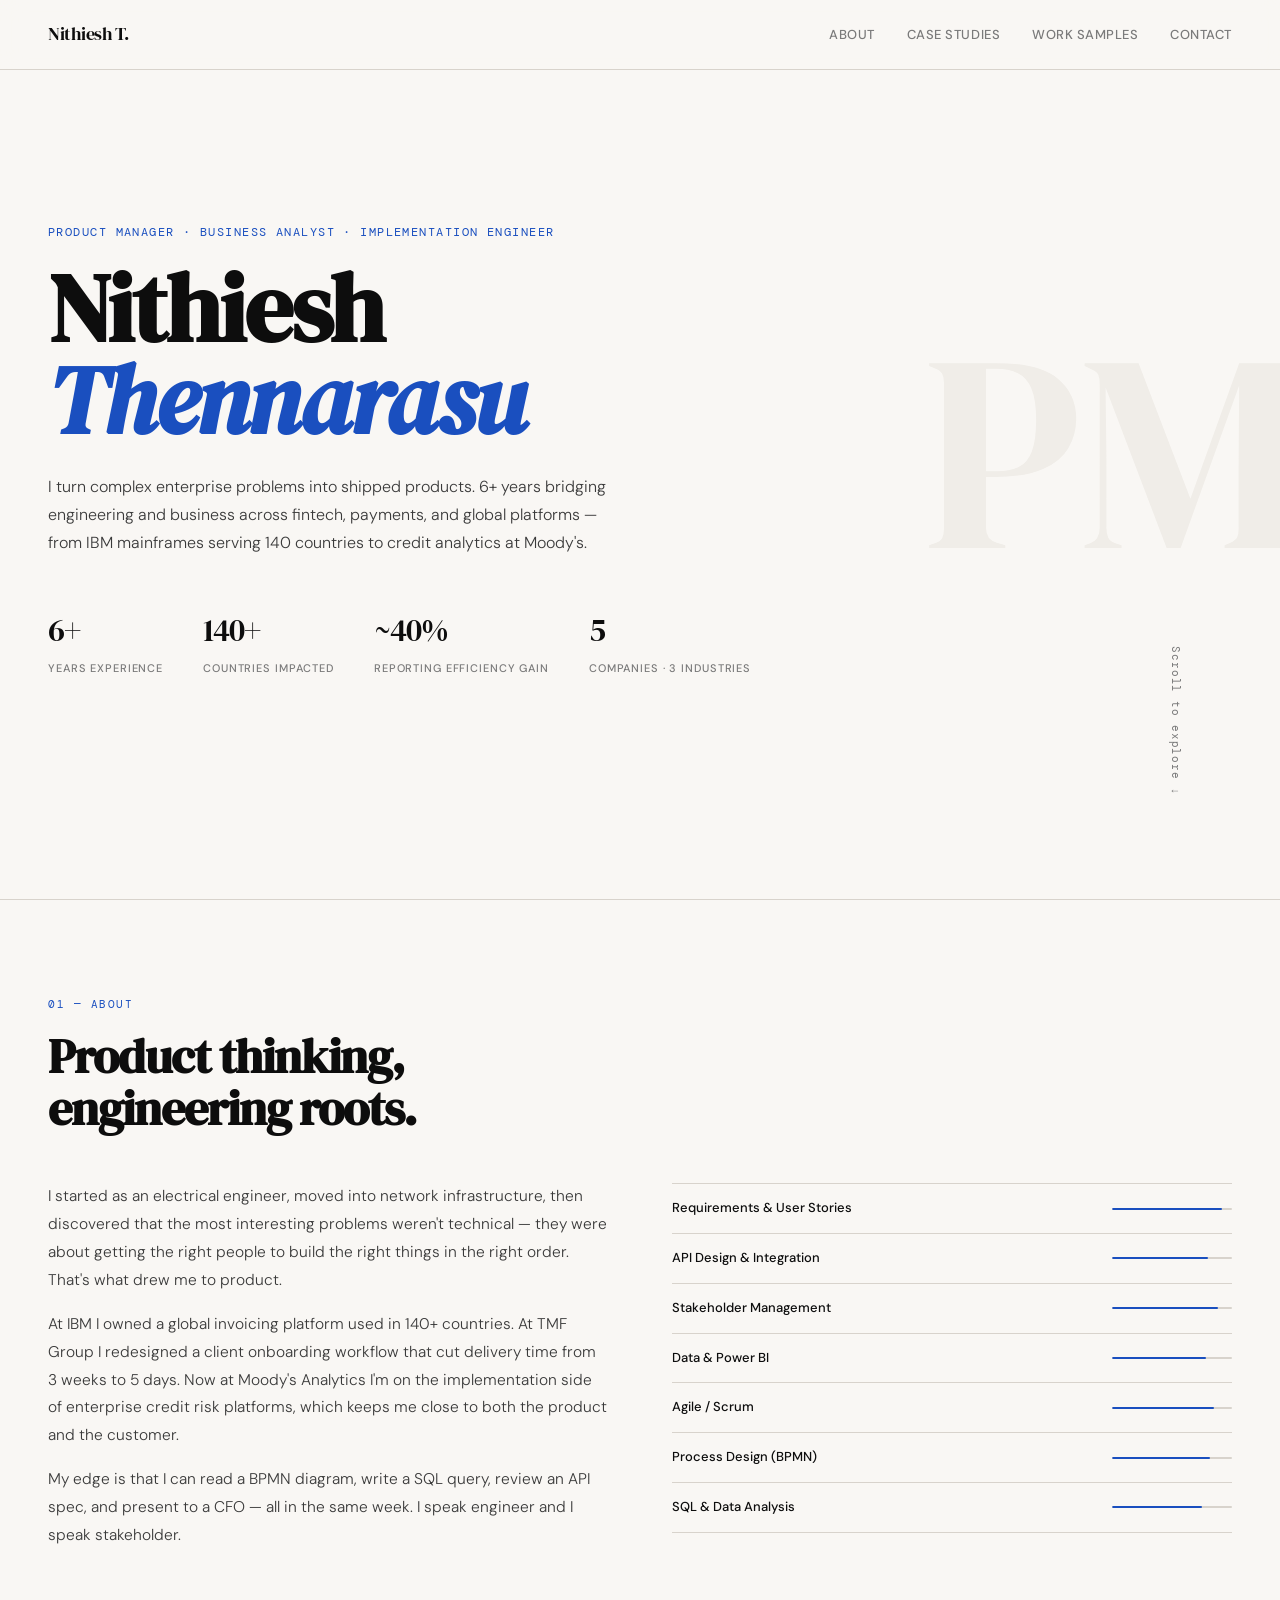
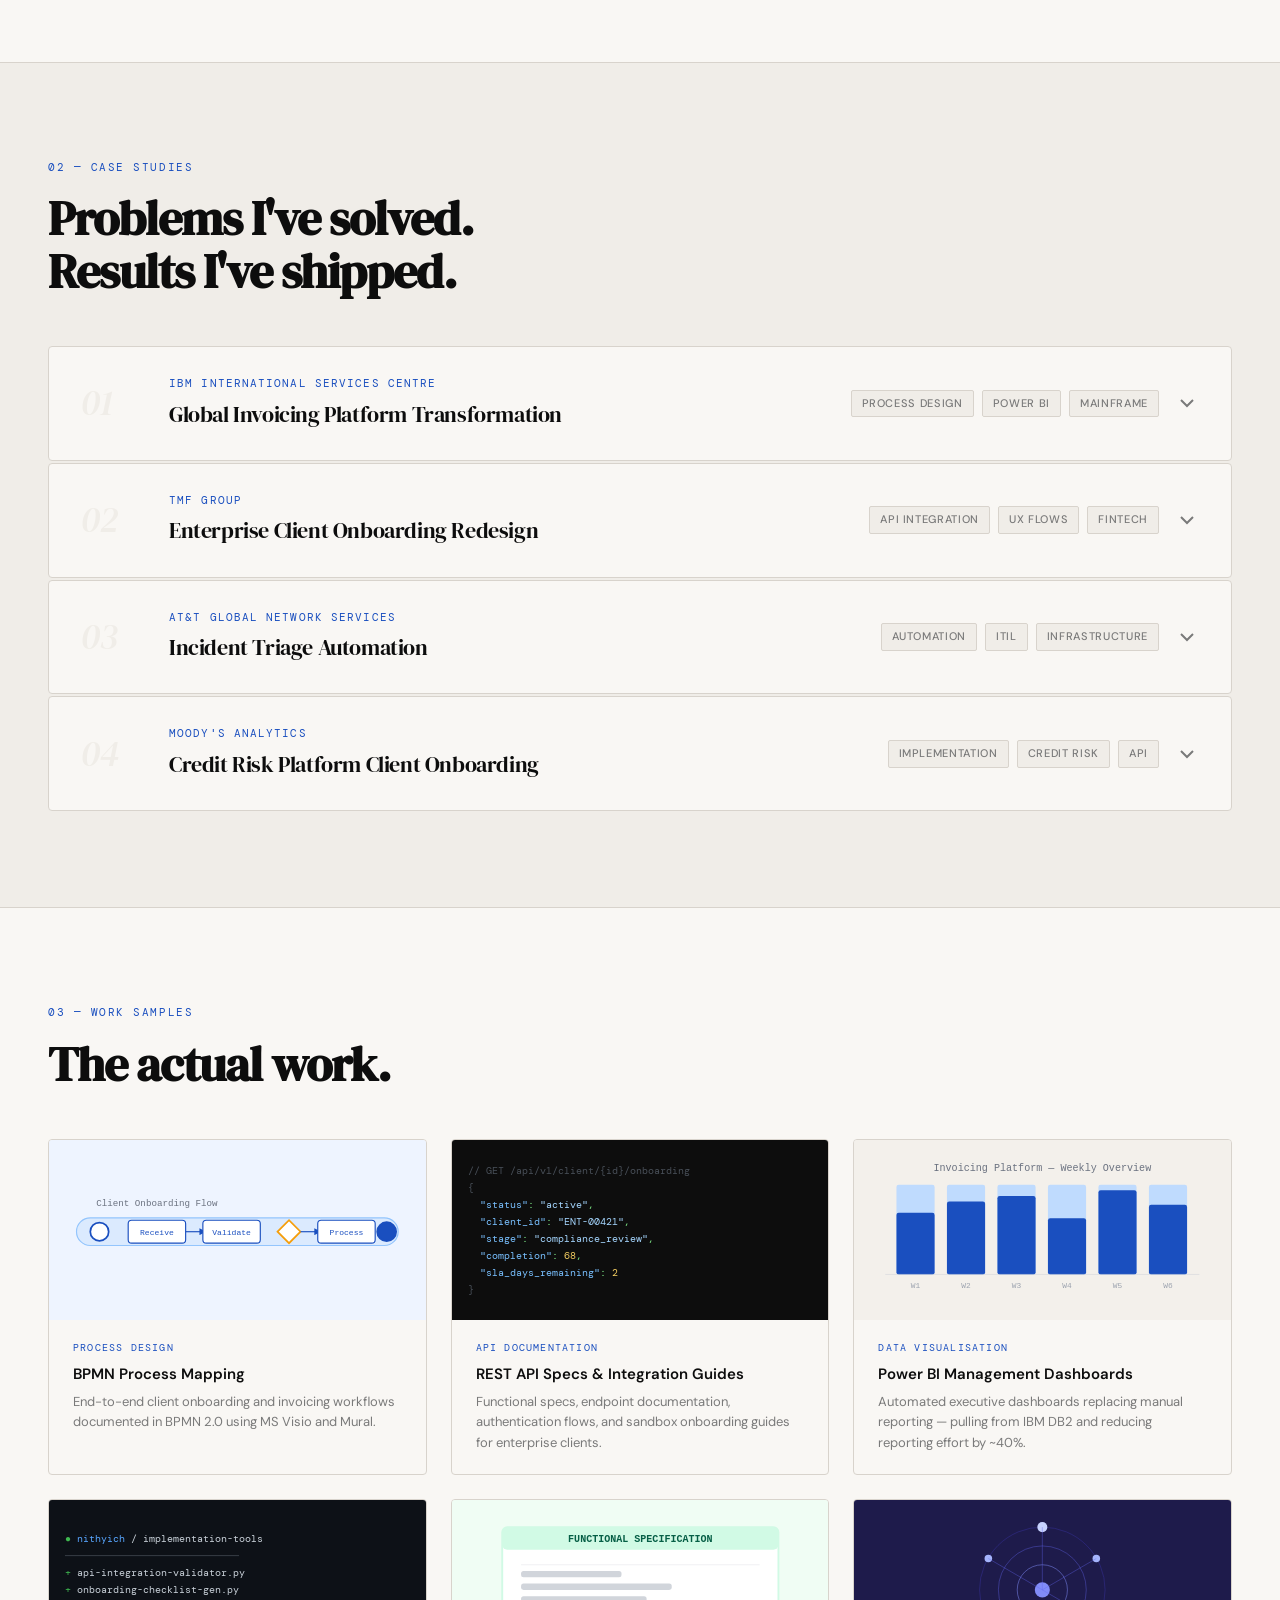
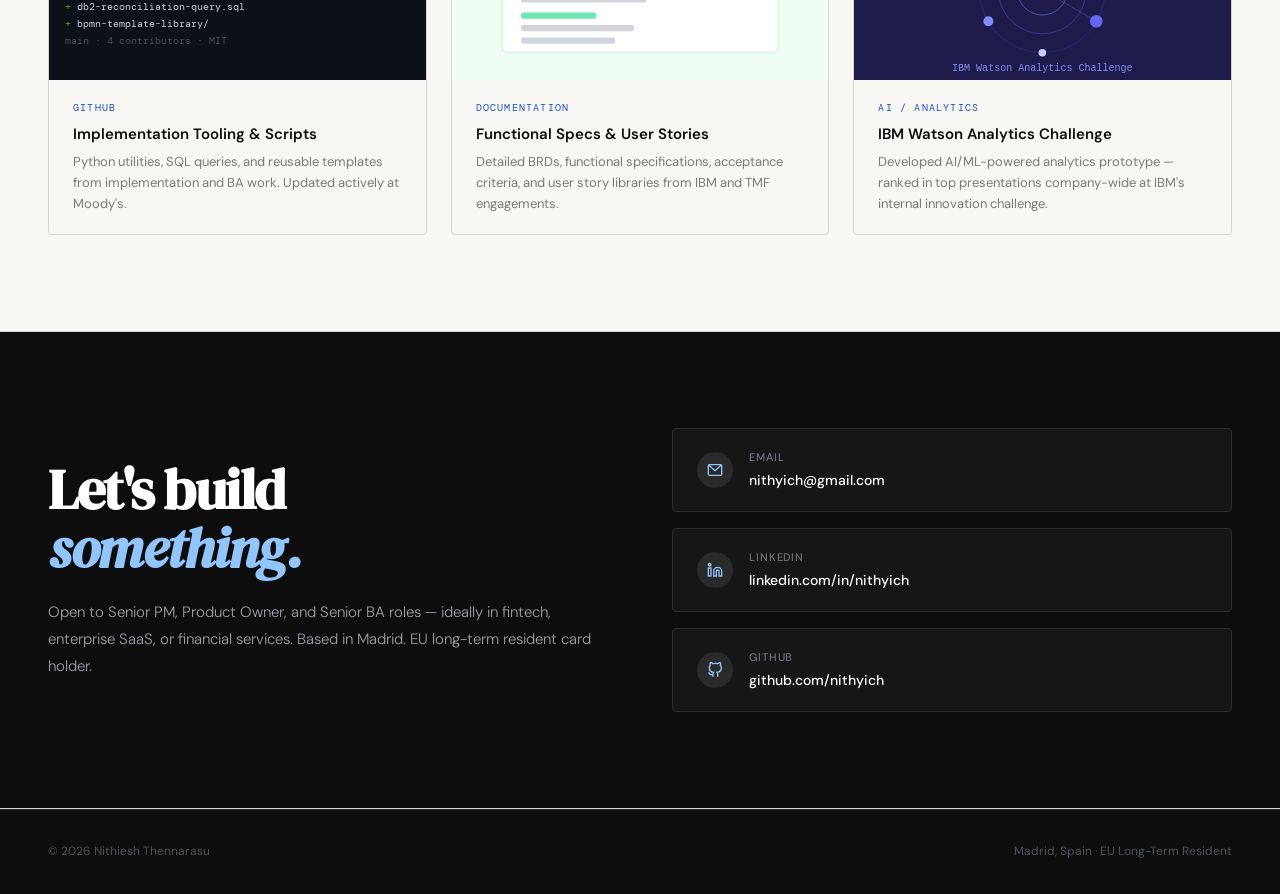
==== index.html @ 0f8cc3b3 "Create index.html" ====
<!DOCTYPE html>
<html lang="en">
<head>
<meta charset="UTF-8"/>
<meta name="viewport" content="width=device-width, initial-scale=1.0"/>
<title>Nithiesh Thennarasu — Product Portfolio</title>
<link rel="preconnect" href="https://fonts.googleapis.com"/>
<link href="https://fonts.googleapis.com/css2?family=DM+Serif+Display:ital@0;1&family=DM+Sans:wght@300;400;500;600&family=DM+Mono:wght@400;500&display=swap" rel="stylesheet"/>
<style>
  *, *::before, *::after { box-sizing: border-box; margin: 0; padding: 0; }

  :root {
    --ink:     #0D0D0D;
    --ink-2:   #3A3A3A;
    --ink-3:   #7A7A7A;
    --paper:   #F9F7F4;
    --paper-2: #F0EDE8;
    --accent:  #1A4FBF;
    --accent-2:#E8F0FF;
    --rule:    #D8D3CC;
    --serif:   'DM Serif Display', Georgia, serif;
    --sans:    'DM Sans', sans-serif;
    --mono:    'DM Mono', monospace;
    --ease:    cubic-bezier(0.16, 1, 0.3, 1);
  }

  html { scroll-behavior: smooth; }

  body {
    font-family: var(--sans);
    background: var(--paper);
    color: var(--ink);
    font-size: 15px;
    line-height: 1.6;
    overflow-x: hidden;
  }

  nav {
    position: fixed; top: 0; left: 0; right: 0; z-index: 100;
    display: flex; align-items: center; justify-content: space-between;
    padding: 20px 48px;
    background: rgba(249,247,244,0.92);
    backdrop-filter: blur(12px);
    border-bottom: 1px solid var(--rule);
  }
  .nav-logo {
    font-family: var(--serif); font-size: 18px; color: var(--ink);
    text-decoration: none; letter-spacing: -0.3px;
  }
  .nav-links { display: flex; gap: 32px; list-style: none; }
  .nav-links a {
    font-size: 13px; font-weight: 500; color: var(--ink-3);
    text-decoration: none; letter-spacing: 0.04em; text-transform: uppercase;
    transition: color 0.2s;
  }
  .nav-links a:hover { color: var(--accent); }

  .hero {
    min-height: 100vh;
    display: flex; flex-direction: column; justify-content: flex-end;
    padding: 0 48px 72px;
    border-bottom: 1px solid var(--rule);
    position: relative;
    overflow: hidden;
  }
  .hero-eyebrow {
    font-family: var(--mono); font-size: 12px; color: var(--accent);
    letter-spacing: 0.12em; text-transform: uppercase;
    margin-bottom: 20px;
    opacity: 0; animation: fadeUp 0.8s var(--ease) 0.2s forwards;
  }
  .hero-name {
    font-family: var(--serif); font-size: clamp(52px, 8vw, 96px);
    line-height: 0.95; letter-spacing: -2px; color: var(--ink);
    margin-bottom: 28px;
    opacity: 0; animation: fadeUp 0.9s var(--ease) 0.35s forwards;
  }
  .hero-name em { color: var(--accent); font-style: italic; }
  .hero-desc {
    max-width: 560px; font-size: 16px; color: var(--ink-2);
    font-weight: 300; line-height: 1.75;
    opacity: 0; animation: fadeUp 0.9s var(--ease) 0.5s forwards;
  }
  .hero-meta {
    display: flex; gap: 40px; margin-top: 48px;
    opacity: 0; animation: fadeUp 0.9s var(--ease) 0.65s forwards;
  }
  .hero-stat { display: flex; flex-direction: column; gap: 4px; }
  .hero-stat-num {
    font-family: var(--serif); font-size: 32px; color: var(--ink);
    letter-spacing: -1px;
  }
  .hero-stat-label {
    font-size: 11px; font-weight: 500; color: var(--ink-3);
    text-transform: uppercase; letter-spacing: 0.08em;
  }
  .hero-scroll {
    position: absolute; bottom: 32px; right: 48px;
    font-family: var(--mono); font-size: 11px; color: var(--ink-3);
    letter-spacing: 0.08em; writing-mode: vertical-rl;
    opacity: 0; animation: fadeIn 1s var(--ease) 1.2s forwards;
  }
  .hero-bg-text {
    position: absolute; top: 50%; right: -20px; transform: translateY(-50%);
    font-family: var(--serif); font-size: clamp(160px, 22vw, 280px);
    color: var(--paper-2); line-height: 1; pointer-events: none;
    user-select: none; white-space: nowrap; z-index: 0;
  }
  .hero > *:not(.hero-bg-text) { position: relative; z-index: 1; }

  section { padding: 96px 48px; border-bottom: 1px solid var(--rule); }
  .section-label {
    font-family: var(--mono); font-size: 11px; color: var(--accent);
    letter-spacing: 0.14em; text-transform: uppercase;
    margin-bottom: 16px; display: block;
  }
  .section-title {
    font-family: var(--serif); font-size: clamp(32px, 4vw, 48px);
    line-height: 1.1; letter-spacing: -1px; color: var(--ink);
    margin-bottom: 48px;
  }

  .about-grid {
    display: grid; grid-template-columns: 1fr 1fr; gap: 64px;
    align-items: start;
  }
  .about-text p {
    color: var(--ink-2); font-weight: 300; font-size: 15.5px;
    line-height: 1.8; margin-bottom: 16px;
  }
  .about-skills { display: flex; flex-direction: column; gap: 0; }
  .skill-row {
    display: flex; align-items: center; justify-content: space-between;
    padding: 14px 0; border-bottom: 1px solid var(--rule);
  }
  .skill-row:first-child { border-top: 1px solid var(--rule); }
  .skill-name { font-size: 13px; font-weight: 500; color: var(--ink); }
  .skill-bar {
    width: 120px; height: 2px; background: var(--rule); border-radius: 1px;
    position: relative; overflow: hidden;
  }
  .skill-fill {
    position: absolute; left: 0; top: 0; height: 100%;
    background: var(--accent); border-radius: 1px;
    transform: scaleX(0); transform-origin: left;
    transition: transform 1s var(--ease);
  }
  .skill-row.visible .skill-fill { transform: scaleX(1); }

  .cases { display: flex; flex-direction: column; gap: 2px; }
  .case-card {
    background: var(--paper); border: 1px solid var(--rule);
    border-radius: 4px; overflow: hidden;
    transition: border-color 0.25s, box-shadow 0.25s;
    cursor: pointer;
  }
  .case-card:hover {
    border-color: var(--accent);
    box-shadow: 0 8px 40px rgba(26,79,191,0.08);
  }
  .case-header {
    display: grid; grid-template-columns: 64px 1fr auto;
    align-items: center; gap: 24px; padding: 28px 32px;
  }
  .case-num {
    font-family: var(--serif); font-size: 36px; color: var(--paper-2);
    line-height: 1; font-style: italic;
  }
  .case-meta { display: flex; flex-direction: column; gap: 4px; }
  .case-company {
    font-family: var(--mono); font-size: 11px; color: var(--accent);
    letter-spacing: 0.1em; text-transform: uppercase;
  }
  .case-title {
    font-family: var(--serif); font-size: 22px; color: var(--ink);
    letter-spacing: -0.4px;
  }
  .case-tags { display: flex; gap: 8px; flex-wrap: wrap; }
  .tag {
    font-size: 11px; font-weight: 500; padding: 4px 10px;
    border: 1px solid var(--rule); border-radius: 2px;
    color: var(--ink-3); text-transform: uppercase; letter-spacing: 0.06em;
    background: var(--paper-2);
  }
  .case-body {
    display: none; padding: 0 32px 28px 120px; color: var(--ink-2);
    font-weight: 300; line-height: 1.8; font-size: 14.5px;
  }
  .case-body.open { display: block; }
  .case-body-grid {
    display: grid; grid-template-columns: 1fr 1fr 1fr; gap: 24px;
    margin-top: 20px;
  }
  .case-col-label {
    font-family: var(--mono); font-size: 10px; color: var(--accent);
    letter-spacing: 0.12em; text-transform: uppercase;
    margin-bottom: 8px;
  }
  .case-col p { font-size: 13.5px; color: var(--ink-2); line-height: 1.7; }
  .case-chevron {
    width: 24px; height: 24px; color: var(--ink-3);
    transition: transform 0.3s var(--ease);
    flex-shrink: 0;
  }
  .case-card.open .case-chevron { transform: rotate(180deg); }
  .case-outcome {
    display: inline-flex; align-items: center; gap: 6px;
    background: var(--accent-2); color: var(--accent);
    font-size: 12px; font-weight: 600; padding: 6px 12px;
    border-radius: 2px; margin-top: 16px;
  }

  .samples-grid {
    display: grid; grid-template-columns: repeat(3, 1fr); gap: 24px;
  }
  .sample-card {
    border: 1px solid var(--rule); border-radius: 4px; overflow: hidden;
    transition: transform 0.3s var(--ease), box-shadow 0.3s;
  }
  .sample-card:hover {
    transform: translateY(-4px);
    box-shadow: 0 16px 48px rgba(0,0,0,0.08);
  }
  .sample-preview {
    height: 180px; display: flex; align-items: center; justify-content: center;
    position: relative; overflow: hidden;
  }
  .sample-preview.bpmn { background: #EEF4FF; }
  .sample-preview.api  { background: #0D0D0D; }
  .sample-preview.pbi  { background: #F3F0EB; }
  .sample-preview.gh   { background: #0D1117; }
  .sample-info { padding: 20px 24px; }
  .sample-type {
    font-family: var(--mono); font-size: 10px; color: var(--accent);
    letter-spacing: 0.12em; text-transform: uppercase; margin-bottom: 6px;
  }
  .sample-title {
    font-size: 15px; font-weight: 600; color: var(--ink); margin-bottom: 6px;
  }
  .sample-desc { font-size: 13px; color: var(--ink-3); line-height: 1.6; }

  .bpmn-svg { width: 100%; padding: 16px; }
  .api-mock {
    font-family: var(--mono); font-size: 10px; color: #7EE787;
    text-align: left; padding: 16px; line-height: 1.7; width: 100%;
  }
  .api-mock .dim { color: #484F58; }
  .api-mock .key { color: #79C0FF; }
  .api-mock .str { color: #A5D6FF; }
  .api-mock .num { color: #F2CC60; }
  .pbi-bars { width: 100%; padding: 20px; }
  .gh-preview {
    font-family: var(--mono); font-size: 10px; color: #C9D1D9;
    text-align: left; padding: 16px; line-height: 1.7; width: 100%;
  }
  .gh-preview .green { color: #3FB950; }
  .gh-preview .blue  { color: #58A6FF; }
  .gh-preview .grey  { color: #484F58; }

  .contact-inner {
    display: grid; grid-template-columns: 1fr 1fr; gap: 64px; align-items: center;
  }
  .contact-left h2 {
    font-family: var(--serif); font-size: clamp(36px, 5vw, 56px);
    line-height: 1.05; letter-spacing: -1.5px; color: var(--ink);
    margin-bottom: 20px;
  }
  .contact-left p {
    font-size: 15px; color: var(--ink-2); font-weight: 300; line-height: 1.8;
  }
  .contact-links { display: flex; flex-direction: column; gap: 16px; }
  .contact-link {
    display: flex; align-items: center; gap: 16px;
    padding: 20px 24px; border: 1px solid var(--rule); border-radius: 4px;
    text-decoration: none; color: var(--ink);
    transition: border-color 0.2s, background 0.2s;
  }
  .contact-link:hover { border-color: var(--accent); background: var(--accent-2); }
  .contact-link-icon {
    width: 36px; height: 36px; background: var(--paper-2);
    border-radius: 50%; display: flex; align-items: center; justify-content: center;
    flex-shrink: 0;
  }
  .contact-link-text { display: flex; flex-direction: column; gap: 2px; }
  .contact-link-label {
    font-size: 11px; font-weight: 500; color: var(--ink-3);
    text-transform: uppercase; letter-spacing: 0.08em;
  }
  .contact-link-value { font-size: 14px; font-weight: 500; color: var(--ink); }

  footer {
    padding: 32px 48px;
    display: flex; align-items: center; justify-content: space-between;
  }
  footer p { font-size: 12px; color: var(--ink-3); }

  @keyframes fadeUp {
    from { opacity: 0; transform: translateY(24px); }
    to   { opacity: 1; transform: translateY(0); }
  }
  @keyframes fadeIn {
    from { opacity: 0; } to { opacity: 1; }
  }
  .reveal {
    opacity: 0; transform: translateY(20px);
    transition: opacity 0.8s var(--ease), transform 0.8s var(--ease);
  }
  .reveal.visible { opacity: 1; transform: translateY(0); }

  @media (max-width: 768px) {
    nav { padding: 16px 24px; }
    .nav-links { display: none; }
    .hero, section { padding-left: 24px; padding-right: 24px; }
    .about-grid, .contact-inner { grid-template-columns: 1fr; gap: 40px; }
    .samples-grid { grid-template-columns: 1fr; }
    .case-body { padding-left: 32px; }
    .case-body-grid { grid-template-columns: 1fr; }
    .hero-bg-text { font-size: 120px; right: -40px; }
  }
</style>
</head>
<body>

<nav>
  <a class="nav-logo" href="#">Nithiesh T.</a>
  <ul class="nav-links">
    <li><a href="#about">About</a></li>
    <li><a href="#cases">Case Studies</a></li>
    <li><a href="#samples">Work Samples</a></li>
    <li><a href="#contact">Contact</a></li>
  </ul>
</nav>

<section class="hero">
  <div class="hero-bg-text">PM</div>
  <p class="hero-eyebrow">Product Manager · Business Analyst · Implementation Engineer</p>
  <h1 class="hero-name">Nithiesh<br/><em>Thennarasu</em></h1>
  <p class="hero-desc">I turn complex enterprise problems into shipped products. 6+ years bridging engineering and business across fintech, payments, and global platforms — from IBM mainframes serving 140 countries to credit analytics at Moody's.</p>
  <div class="hero-meta">
    <div class="hero-stat"><span class="hero-stat-num">6+</span><span class="hero-stat-label">Years Experience</span></div>
    <div class="hero-stat"><span class="hero-stat-num">140+</span><span class="hero-stat-label">Countries Impacted</span></div>
    <div class="hero-stat"><span class="hero-stat-num">~40%</span><span class="hero-stat-label">Reporting Efficiency Gain</span></div>
    <div class="hero-stat"><span class="hero-stat-num">5</span><span class="hero-stat-label">Companies · 3 Industries</span></div>
  </div>
  <span class="hero-scroll">Scroll to explore ↓</span>
</section>

<section id="about">
  <span class="section-label reveal">01 — About</span>
  <h2 class="section-title reveal">Product thinking,<br/>engineering roots.</h2>
  <div class="about-grid">
    <div class="about-text reveal">
      <p>I started as an electrical engineer, moved into network infrastructure, then discovered that the most interesting problems weren't technical — they were about getting the right people to build the right things in the right order. That's what drew me to product.</p>
      <p>At IBM I owned a global invoicing platform used in 140+ countries. At TMF Group I redesigned a client onboarding workflow that cut delivery time from 3 weeks to 5 days. Now at Moody's Analytics I'm on the implementation side of enterprise credit risk platforms, which keeps me close to both the product and the customer.</p>
      <p>My edge is that I can read a BPMN diagram, write a SQL query, review an API spec, and present to a CFO — all in the same week. I speak engineer and I speak stakeholder.</p>
    </div>
    <div class="about-skills reveal">
      <div class="skill-row"><span class="skill-name">Requirements & User Stories</span><div class="skill-bar"><div class="skill-fill" style="width:92%"></div></div></div>
      <div class="skill-row"><span class="skill-name">API Design & Integration</span><div class="skill-bar"><div class="skill-fill" style="width:80%"></div></div></div>
      <div class="skill-row"><span class="skill-name">Stakeholder Management</span><div class="skill-bar"><div class="skill-fill" style="width:88%"></div></div></div>
      <div class="skill-row"><span class="skill-name">Data & Power BI</span><div class="skill-bar"><div class="skill-fill" style="width:78%"></div></div></div>
      <div class="skill-row"><span class="skill-name">Agile / Scrum</span><div class="skill-bar"><div class="skill-fill" style="width:85%"></div></div></div>
      <div class="skill-row"><span class="skill-name">Process Design (BPMN)</span><div class="skill-bar"><div class="skill-fill" style="width:82%"></div></div></div>
      <div class="skill-row"><span class="skill-name">SQL & Data Analysis</span><div class="skill-bar"><div class="skill-fill" style="width:75%"></div></div></div>
    </div>
  </div>
</section>

<section id="cases" style="background: var(--paper-2);">
  <span class="section-label reveal">02 — Case Studies</span>
  <h2 class="section-title reveal">Problems I've solved.<br/>Results I've shipped.</h2>
  <div class="cases reveal">

    <div class="case-card" onclick="toggleCase(this)">
      <div class="case-header">
        <span class="case-num">01</span>
        <div class="case-meta">
          <span class="case-company">IBM International Services Centre</span>
          <span class="case-title">Global Invoicing Platform Transformation</span>
        </div>
        <div style="display:flex;align-items:center;gap:16px;">
          <div class="case-tags"><span class="tag">Process Design</span><span class="tag">Power BI</span><span class="tag">Mainframe</span></div>
          <svg class="case-chevron" viewBox="0 0 24 24" fill="none" stroke="currentColor" stroke-width="2"><polyline points="6 9 12 15 18 9"/></svg>
        </div>
      </div>
      <div class="case-body">
        <p>IBM's global invoicing platform processed billing for commercial operations across 140+ countries. Manual reporting required analysts to compile data from multiple mainframe sources every week — error-prone, slow, and invisible to leadership until something broke.</p>
        <div class="case-body-grid">
          <div class="case-col"><p class="case-col-label">Problem</p><p>Manual reconciliation across 8 downstream systems took 10+ hours per week per analyst. No real-time visibility. Post-deployment issues took days to diagnose.</p></div>
          <div class="case-col"><p class="case-col-label">What I did</p><p>Mapped all E2E data flows in BPMN. Designed and built automated Power BI dashboards pulling from IBM DB2. Led UAT and disaster recovery test plans. Managed backlog and 3 major releases.</p></div>
          <div class="case-col"><p class="case-col-label">Outcome</p><p>~40% reduction in manual reporting effort. Real-time executive visibility. Zero critical defects across 3 platform releases. Selected for IBM Academy of Technology cohort.</p></div>
        </div>
        <span class="case-outcome">↑ 40% efficiency gain in reporting</span>
      </div>
    </div>

    <div class="case-card" onclick="toggleCase(this)">
      <div class="case-header">
        <span class="case-num">02</span>
        <div class="case-meta">
          <span class="case-company">TMF Group</span>
          <span class="case-title">Enterprise Client Onboarding Redesign</span>
        </div>
        <div style="display:flex;align-items:center;gap:16px;">
          <div class="case-tags"><span class="tag">API Integration</span><span class="tag">UX Flows</span><span class="tag">Fintech</span></div>
          <svg class="case-chevron" viewBox="0 0 24 24" fill="none" stroke="currentColor" stroke-width="2"><polyline points="6 9 12 15 18 9"/></svg>
        </div>
      </div>
      <div class="case-body">
        <p>TMF Group's client portal served Fortune 500 accounts including HSBC, JP Morgan, Booking.com, and Worldpay. New client onboarding involved 14 manual handoff steps across compliance, legal, and operations — taking an average of 3 weeks from contract to live.</p>
        <div class="case-body-grid">
          <div class="case-col"><p class="case-col-label">Problem</p><p>3-week onboarding SLA was a commercial liability. Duplicate document requests, no status visibility for clients, and manual compliance checks with no audit trail.</p></div>
          <div class="case-col"><p class="case-col-label">What I did</p><p>Ran discovery workshops with compliance, legal, ops, and engineering. Redesigned the intake workflow end-to-end. Specified API integration between document portal and ERP. Produced BPMN maps and UAT scripts.</p></div>
          <div class="case-col"><p class="case-col-label">Outcome</p><p>Onboarding time reduced from 3 weeks to 5 days. Full audit trail implemented. Stakeholder sign-off achieved across 4 teams on first review cycle.</p></div>
        </div>
        <span class="case-outcome">↓ 76% reduction in onboarding time</span>
      </div>
    </div>

    <div class="case-card" onclick="toggleCase(this)">
      <div class="case-header">
        <span class="case-num">03</span>
        <div class="case-meta">
          <span class="case-company">AT&T Global Network Services</span>
          <span class="case-title">Incident Triage Automation</span>
        </div>
        <div style="display:flex;align-items:center;gap:16px;">
          <div class="case-tags"><span class="tag">Automation</span><span class="tag">ITIL</span><span class="tag">Infrastructure</span></div>
          <svg class="case-chevron" viewBox="0 0 24 24" fill="none" stroke="currentColor" stroke-width="2"><polyline points="6 9 12 15 18 9"/></svg>
        </div>
      </div>
      <div class="case-body">
        <p>AT&T's EMEA network support team handled hundreds of incidents per week across enterprise clients. Analysts manually categorised and routed every ticket — a repetitive process that delayed first-response time and consumed analyst bandwidth.</p>
        <div class="case-body-grid">
          <div class="case-col"><p class="case-col-label">Problem</p><p>Manual ticket categorisation took ~6 hours/week across the team. Mis-routing to wrong teams added 2–4 hour delays to resolution. SLA pressure on the team was high.</p></div>
          <div class="case-col"><p class="case-col-label">What I did</p><p>Analysed 6 months of incident data to identify recurring categories. Proposed and documented scripted routing rules. Worked with tooling team to implement automated categorisation workflows.</p></div>
          <div class="case-col"><p class="case-col-label">Outcome</p><p>~6 hours/week of manual triage eliminated. Mis-routing rate dropped significantly. Contributed to 99.7% SLA compliance. Earned AT&T 100% Club Award for client satisfaction.</p></div>
        </div>
        <span class="case-outcome">↓ 6hrs/week manual triage eliminated</span>
      </div>
    </div>

    <div class="case-card" onclick="toggleCase(this)">
      <div class="case-header">
        <span class="case-num">04</span>
        <div class="case-meta">
          <span class="case-company">Moody's Analytics</span>
          <span class="case-title">Credit Risk Platform Client Onboarding</span>
        </div>
        <div style="display:flex;align-items:center;gap:16px;">
          <div class="case-tags"><span class="tag">Implementation</span><span class="tag">Credit Risk</span><span class="tag">API</span></div>
          <svg class="case-chevron" viewBox="0 0 24 24" fill="none" stroke="currentColor" stroke-width="2"><polyline points="6 9 12 15 18 9"/></svg>
        </div>
      </div>
      <div class="case-body">
        <p>At Moody's Analytics I work at the intersection of product, implementation and client success — ensuring enterprise clients are successfully onboarded to credit analytics and risk platforms, and that post-go-live issues are resolved with minimal disruption.</p>
        <div class="case-body-grid">
          <div class="case-col"><p class="case-col-label">Focus Areas</p><p>Client ERP-to-API integration design, functional specification authoring, test plan development, and post-go-live hypercare for enterprise accounts.</p></div>
          <div class="case-col"><p class="case-col-label">Approach</p><p>Working in scaled Agile environment. Primary technical contact for clients post-launch. Collaborating with product and engineering squads to feed client pain points back into roadmap.</p></div>
          <div class="case-col"><p class="case-col-label">Early Wins</p><p>Maintaining sub-48hr issue resolution SLA. Building internal documentation and onboarding playbooks to standardise the implementation process across the team.</p></div>
        </div>
        <span class="case-outcome">⟳ In progress · Dec 2024 – Present</span>
      </div>
    </div>

  </div>
</section>

<section id="samples">
  <span class="section-label reveal">03 — Work Samples</span>
  <h2 class="section-title reveal">The actual work.</h2>
  <div class="samples-grid reveal">

    <div class="sample-card">
      <div class="sample-preview bpmn">
        <svg class="bpmn-svg" viewBox="0 0 300 140" xmlns="http://www.w3.org/2000/svg">
          <rect x="10" y="60" width="280" height="24" rx="12" fill="#DBEAFE" stroke="#93C5FD" stroke-width="1"/>
          <circle cx="30" cy="72" r="8" fill="white" stroke="#1A4FBF" stroke-width="1.5"/>
          <rect x="55" y="62" width="50" height="20" rx="3" fill="white" stroke="#1A4FBF" stroke-width="1"/>
          <text x="80" y="75" text-anchor="middle" font-size="7" fill="#1A4FBF" font-family="monospace">Receive</text>
          <line x1="105" y1="72" x2="120" y2="72" stroke="#1A4FBF" stroke-width="1" marker-end="url(#arr)"/>
          <rect x="120" y="62" width="50" height="20" rx="3" fill="white" stroke="#1A4FBF" stroke-width="1"/>
          <text x="145" y="75" text-anchor="middle" font-size="7" fill="#1A4FBF" font-family="monospace">Validate</text>
          <polygon points="185,72 195,62 205,72 195,82" fill="white" stroke="#F59E0B" stroke-width="1.5"/>
          <line x1="205" y1="72" x2="220" y2="72" stroke="#1A4FBF" stroke-width="1" marker-end="url(#arr)"/>
          <rect x="220" y="62" width="50" height="20" rx="3" fill="white" stroke="#1A4FBF" stroke-width="1"/>
          <text x="245" y="75" text-anchor="middle" font-size="7" fill="#1A4FBF" font-family="monospace">Process</text>
          <circle cx="280" cy="72" r="8" fill="#1A4FBF" stroke="#1A4FBF" stroke-width="2"/>
          <text x="80" y="50" text-anchor="middle" font-size="8" fill="#6B7280" font-family="monospace">Client Onboarding Flow</text>
          <defs><marker id="arr" markerWidth="6" markerHeight="6" refX="3" refY="3" orient="auto"><path d="M0,0 L6,3 L0,6 Z" fill="#1A4FBF"/></marker></defs>
        </svg>
      </div>
      <div class="sample-info">
        <p class="sample-type">Process Design</p>
        <p class="sample-title">BPMN Process Mapping</p>
        <p class="sample-desc">End-to-end client onboarding and invoicing workflows documented in BPMN 2.0 using MS Visio and Mural.</p>
      </div>
    </div>

    <div class="sample-card">
      <div class="sample-preview api">
        <div class="api-mock">
<span class="dim">// GET /api/v1/client/{id}/onboarding</span><br/>
<span class="dim">{</span><br/>
&nbsp;&nbsp;<span class="key">"status"</span>: <span class="str">"active"</span>,<br/>
&nbsp;&nbsp;<span class="key">"client_id"</span>: <span class="str">"ENT-00421"</span>,<br/>
&nbsp;&nbsp;<span class="key">"stage"</span>: <span class="str">"compliance_review"</span>,<br/>
&nbsp;&nbsp;<span class="key">"completion"</span>: <span class="num">68</span>,<br/>
&nbsp;&nbsp;<span class="key">"sla_days_remaining"</span>: <span class="num">2</span><br/>
<span class="dim">}</span>
        </div>
      </div>
      <div class="sample-info">
        <p class="sample-type">API Documentation</p>
        <p class="sample-title">REST API Specs & Integration Guides</p>
        <p class="sample-desc">Functional specs, endpoint documentation, authentication flows, and sandbox onboarding guides for enterprise clients.</p>
      </div>
    </div>

    <div class="sample-card">
      <div class="sample-preview pbi">
        <svg class="pbi-bars" viewBox="0 0 300 140" xmlns="http://www.w3.org/2000/svg">
          <text x="150" y="18" text-anchor="middle" font-size="9" fill="#6B7280" font-family="monospace">Invoicing Platform — Weekly Overview</text>
          <rect x="20" y="30" width="34" height="80" rx="2" fill="#BFDBFE"/>
          <rect x="20" y="55" width="34" height="55" rx="2" fill="#1A4FBF"/>
          <rect x="65" y="30" width="34" height="80" rx="2" fill="#BFDBFE"/>
          <rect x="65" y="45" width="34" height="65" rx="2" fill="#1A4FBF"/>
          <rect x="110" y="30" width="34" height="80" rx="2" fill="#BFDBFE"/>
          <rect x="110" y="40" width="34" height="70" rx="2" fill="#1A4FBF"/>
          <rect x="155" y="30" width="34" height="80" rx="2" fill="#BFDBFE"/>
          <rect x="155" y="60" width="34" height="50" rx="2" fill="#1A4FBF"/>
          <rect x="200" y="30" width="34" height="80" rx="2" fill="#BFDBFE"/>
          <rect x="200" y="35" width="34" height="75" rx="2" fill="#1A4FBF"/>
          <rect x="245" y="30" width="34" height="80" rx="2" fill="#BFDBFE"/>
          <rect x="245" y="48" width="34" height="62" rx="2" fill="#1A4FBF"/>
          <line x1="10" y1="110" x2="290" y2="110" stroke="#D1D5DB" stroke-width="0.5"/>
          <text x="37" y="122" text-anchor="middle" font-size="7" fill="#9CA3AF" font-family="monospace">W1</text>
          <text x="82" y="122" text-anchor="middle" font-size="7" fill="#9CA3AF" font-family="monospace">W2</text>
          <text x="127" y="122" text-anchor="middle" font-size="7" fill="#9CA3AF" font-family="monospace">W3</text>
          <text x="172" y="122" text-anchor="middle" font-size="7" fill="#9CA3AF" font-family="monospace">W4</text>
          <text x="217" y="122" text-anchor="middle" font-size="7" fill="#9CA3AF" font-family="monospace">W5</text>
          <text x="262" y="122" text-anchor="middle" font-size="7" fill="#9CA3AF" font-family="monospace">W6</text>
        </svg>
      </div>
      <div class="sample-info">
        <p class="sample-type">Data Visualisation</p>
        <p class="sample-title">Power BI Management Dashboards</p>
        <p class="sample-desc">Automated executive dashboards replacing manual reporting — pulling from IBM DB2 and reducing reporting effort by ~40%.</p>
      </div>
    </div>

    <div class="sample-card">
      <div class="sample-preview gh">
        <div class="gh-preview">
<span class="green">●</span> <span class="blue">nithyich</span> / implementation-tools<br/>
<span class="grey">─────────────────────────────</span><br/>
<span class="green">+</span> api-integration-validator.py<br/>
<span class="green">+</span> onboarding-checklist-gen.py<br/>
<span class="green">+</span> db2-reconciliation-query.sql<br/>
<span class="green">+</span> bpmn-template-library/<br/>
<span class="grey">main · 4 contributors · MIT</span>
        </div>
      </div>
      <div class="sample-info">
        <p class="sample-type">GitHub</p>
        <p class="sample-title">Implementation Tooling & Scripts</p>
        <p class="sample-desc">Python utilities, SQL queries, and reusable templates from implementation and BA work. Updated actively at Moody's.</p>
      </div>
    </div>

    <div class="sample-card">
      <div class="sample-preview bpmn" style="background:#F0FDF4;">
        <svg viewBox="0 0 300 140" width="100%" xmlns="http://www.w3.org/2000/svg">
          <rect x="40" y="20" width="220" height="100" rx="4" fill="white" stroke="#D1FAE5" stroke-width="1.5"/>
          <rect x="40" y="20" width="220" height="18" rx="4" fill="#D1FAE5"/>
          <text x="150" y="32" text-anchor="middle" font-size="8" fill="#065F46" font-family="monospace" font-weight="bold">FUNCTIONAL SPECIFICATION</text>
          <line x1="55" y1="50" x2="245" y2="50" stroke="#E5E7EB" stroke-width="0.5"/>
          <rect x="55" y="55" width="80" height="5" rx="2" fill="#D1D5DB"/>
          <rect x="55" y="65" width="120" height="5" rx="2" fill="#D1D5DB"/>
          <rect x="55" y="75" width="100" height="5" rx="2" fill="#D1D5DB"/>
          <rect x="55" y="88" width="60" height="5" rx="2" fill="#6EE7B7"/>
          <rect x="55" y="98" width="90" height="5" rx="2" fill="#D1D5DB"/>
          <rect x="55" y="108" width="75" height="5" rx="2" fill="#D1D5DB"/>
        </svg>
      </div>
      <div class="sample-info">
        <p class="sample-type">Documentation</p>
        <p class="sample-title">Functional Specs & User Stories</p>
        <p class="sample-desc">Detailed BRDs, functional specifications, acceptance criteria, and user story libraries from IBM and TMF engagements.</p>
      </div>
    </div>

    <div class="sample-card">
      <div class="sample-preview" style="background:#1E1B4B;">
        <svg viewBox="0 0 300 140" width="100%" xmlns="http://www.w3.org/2000/svg">
          <circle cx="150" cy="70" r="50" fill="none" stroke="#4F46E5" stroke-width="0.5" opacity="0.4"/>
          <circle cx="150" cy="70" r="35" fill="none" stroke="#6366F1" stroke-width="0.5" opacity="0.6"/>
          <circle cx="150" cy="70" r="20" fill="none" stroke="#818CF8" stroke-width="0.5" opacity="0.8"/>
          <circle cx="150" cy="70" r="6" fill="#818CF8"/>
          <circle cx="150" cy="20" r="4" fill="#C7D2FE"/>
          <circle cx="193" cy="45" r="3" fill="#A5B4FC"/>
          <circle cx="193" cy="95" r="5" fill="#6366F1"/>
          <circle cx="150" cy="120" r="3" fill="#C7D2FE"/>
          <circle cx="107" cy="95" r="4" fill="#818CF8"/>
          <circle cx="107" cy="45" r="3" fill="#A5B4FC"/>
          <line x1="150" y1="70" x2="150" y2="20" stroke="#6366F1" stroke-width="0.5" opacity="0.6"/>
          <line x1="150" y1="70" x2="193" y2="45" stroke="#6366F1" stroke-width="0.5" opacity="0.6"/>
          <line x1="150" y1="70" x2="193" y2="95" stroke="#6366F1" stroke-width="0.5" opacity="0.6"/>
          <line x1="150" y1="70" x2="107" y2="45" stroke="#6366F1" stroke-width="0.5" opacity="0.6"/>
          <text x="150" y="135" text-anchor="middle" font-size="8" fill="#818CF8" font-family="monospace">IBM Watson Analytics Challenge</text>
        </svg>
      </div>
      <div class="sample-info">
        <p class="sample-type">AI / Analytics</p>
        <p class="sample-title">IBM Watson Analytics Challenge</p>
        <p class="sample-desc">Developed AI/ML-powered analytics prototype — ranked in top presentations company-wide at IBM's internal innovation challenge.</p>
      </div>
    </div>

  </div>
</section>

<section id="contact" style="background: var(--ink);">
  <div class="contact-inner">
    <div class="contact-left reveal">
      <h2 style="color:white;">Let's build<br/><em style="font-family:var(--serif);font-style:italic;color:#93C5FD;">something.</em></h2>
      <p style="color:#9CA3AF;">Open to Senior PM, Product Owner, and Senior BA roles — ideally in fintech, enterprise SaaS, or financial services. Based in Madrid. EU long-term resident card holder.</p>
    </div>
    <div class="contact-links reveal">
      <a class="contact-link" href="mailto:nithyich@gmail.com" style="background:#161616;border-color:#2A2A2A;">
        <div class="contact-link-icon" style="background:#2A2A2A;">
          <svg width="16" height="16" viewBox="0 0 24 24" fill="none" stroke="#93C5FD" stroke-width="2"><rect x="2" y="4" width="20" height="16" rx="2"/><polyline points="2,4 12,13 22,4"/></svg>
        </div>
        <div class="contact-link-text">
          <span class="contact-link-label" style="color:#6B7280;">Email</span>
          <span class="contact-link-value" style="color:white;">nithyich@gmail.com</span>
        </div>
      </a>
      <a class="contact-link" href="https://linkedin.com/in/nithyich" target="_blank" style="background:#161616;border-color:#2A2A2A;">
        <div class="contact-link-icon" style="background:#2A2A2A;">
          <svg width="16" height="16" viewBox="0 0 24 24" fill="none" stroke="#93C5FD" stroke-width="2"><path d="M16 8a6 6 0 0 1 6 6v7h-4v-7a2 2 0 0 0-2-2 2 2 0 0 0-2 2v7h-4v-7a6 6 0 0 1 6-6z"/><rect x="2" y="9" width="4" height="12"/><circle cx="4" cy="4" r="2"/></svg>
        </div>
        <div class="contact-link-text">
          <span class="contact-link-label" style="color:#6B7280;">LinkedIn</span>
          <span class="contact-link-value" style="color:white;">linkedin.com/in/nithyich</span>
        </div>
      </a>
      <a class="contact-link" href="https://github.com/nithyich" target="_blank" style="background:#161616;border-color:#2A2A2A;">
        <div class="contact-link-icon" style="background:#2A2A2A;">
          <svg width="16" height="16" viewBox="0 0 24 24" fill="none" stroke="#93C5FD" stroke-width="2"><path d="M9 19c-5 1.5-5-2.5-7-3m14 6v-3.87a3.37 3.37 0 0 0-.94-2.61c3.14-.35 6.44-1.54 6.44-7A5.44 5.44 0 0 0 20 4.77 5.07 5.07 0 0 0 19.91 1S18.73.65 16 2.48a13.38 13.38 0 0 0-7 0C6.27.65 5.09 1 5.09 1A5.07 5.07 0 0 0 5 4.77a5.44 5.44 0 0 0-1.5 3.78c0 5.42 3.3 6.61 6.44 7A3.37 3.37 0 0 0 9 18.13V22"/></svg>
        </div>
        <div class="contact-link-text">
          <span class="contact-link-label" style="color:#6B7280;">GitHub</span>
          <span class="contact-link-value" style="color:white;">github.com/nithyich</span>
        </div>
      </a>
    </div>
  </div>
</section>

<footer style="background:var(--ink);border-top:1px solid #2A2A2A;">
  <p style="color:#4B5563;">© 2026 Nithiesh Thennarasu</p>
  <p style="color:#4B5563;">Madrid, Spain · EU Long-Term Resident</p>
</footer>

<script>
  const observer = new IntersectionObserver((entries) => {
    entries.forEach((entry, i) => {
      if (entry.isIntersecting) {
        setTimeout(() => entry.target.classList.add('visible'), i * 80);
        entry.target.querySelectorAll('.skill-row').forEach((row, j) => {
          setTimeout(() => row.classList.add('visible'), j * 100);
        });
      }
    });
  }, { threshold: 0.1 });

  document.querySelectorAll('.reveal').forEach(el => observer.observe(el));

  function toggleCase(card) {
    const body = card.querySelector('.case-body');
    const isOpen = card.classList.contains('open');
    document.querySelectorAll('.case-card').forEach(c => {
      c.classList.remove('open');
      c.querySelector('.case-body').classList.remove('open');
    });
    if (!isOpen) {
      card.classList.add('open');
      body.classList.add('open');
    }
  }
</script>
</body>
</html>
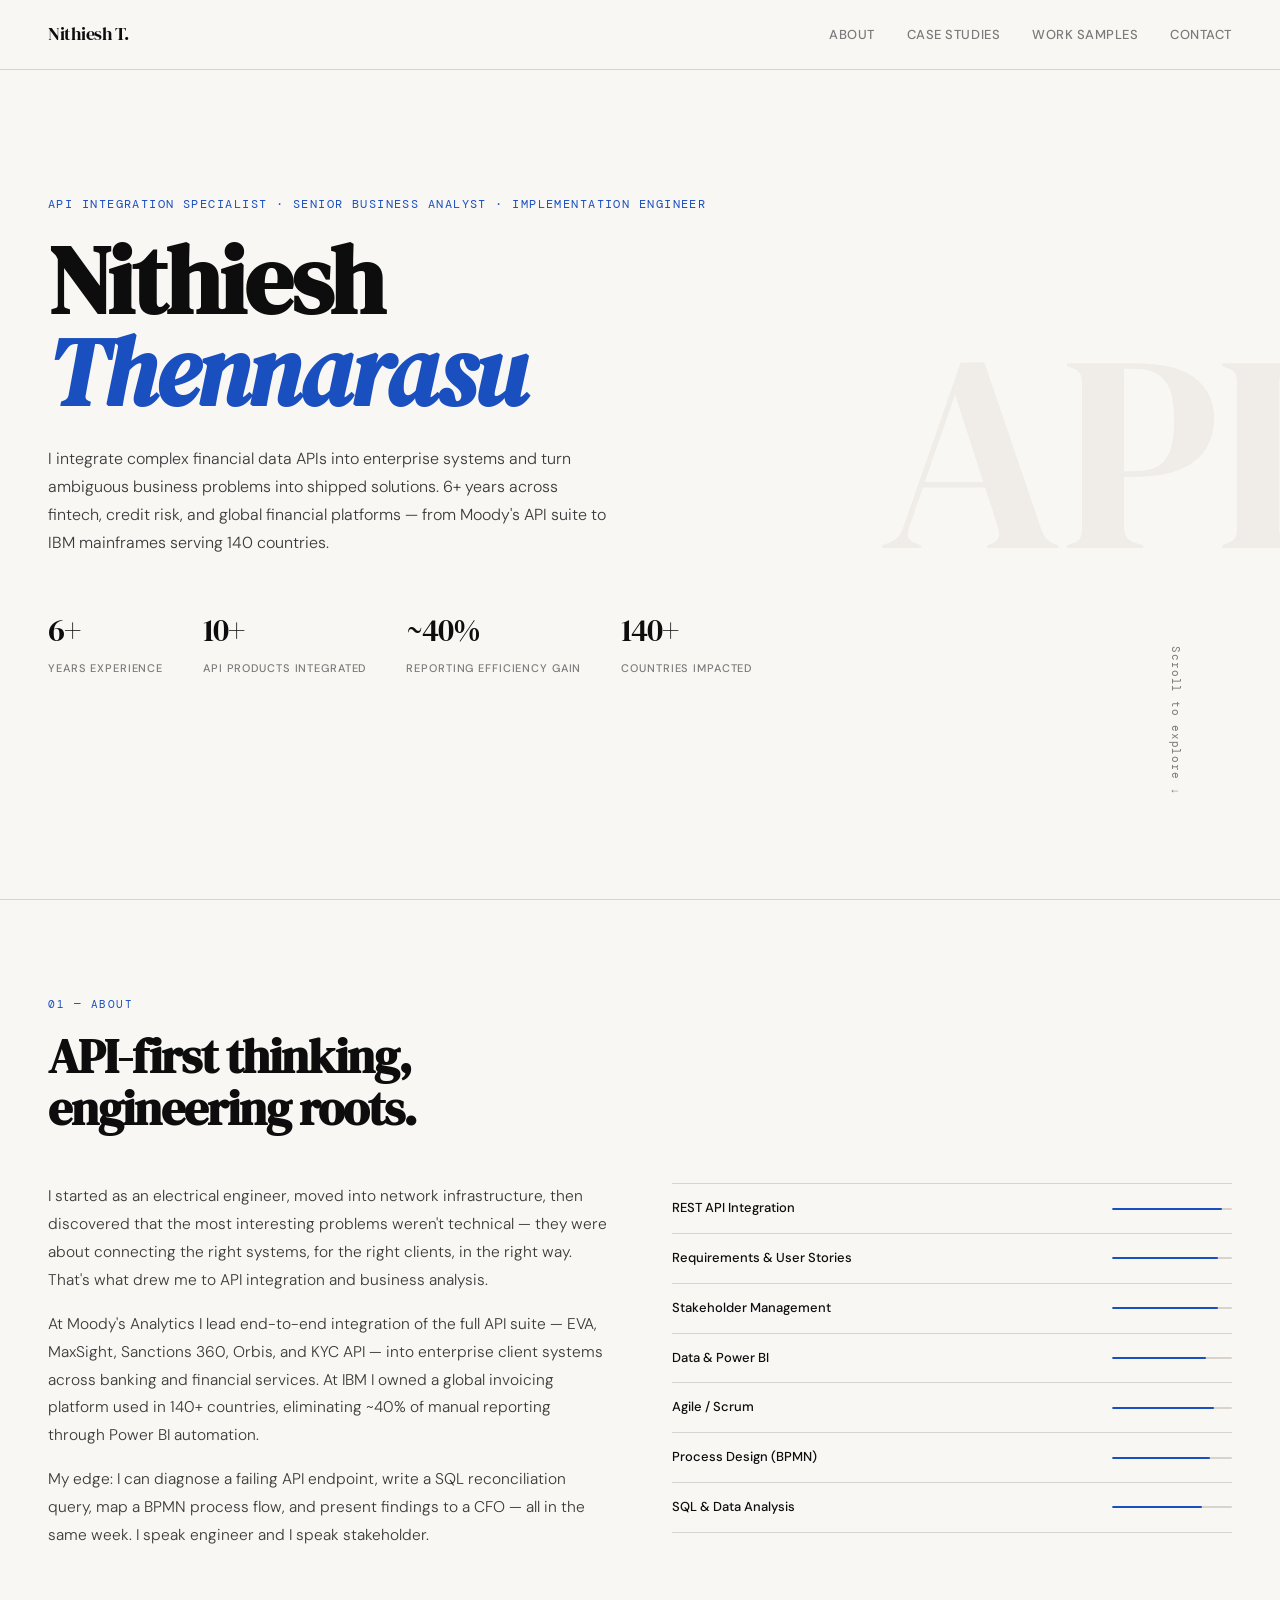
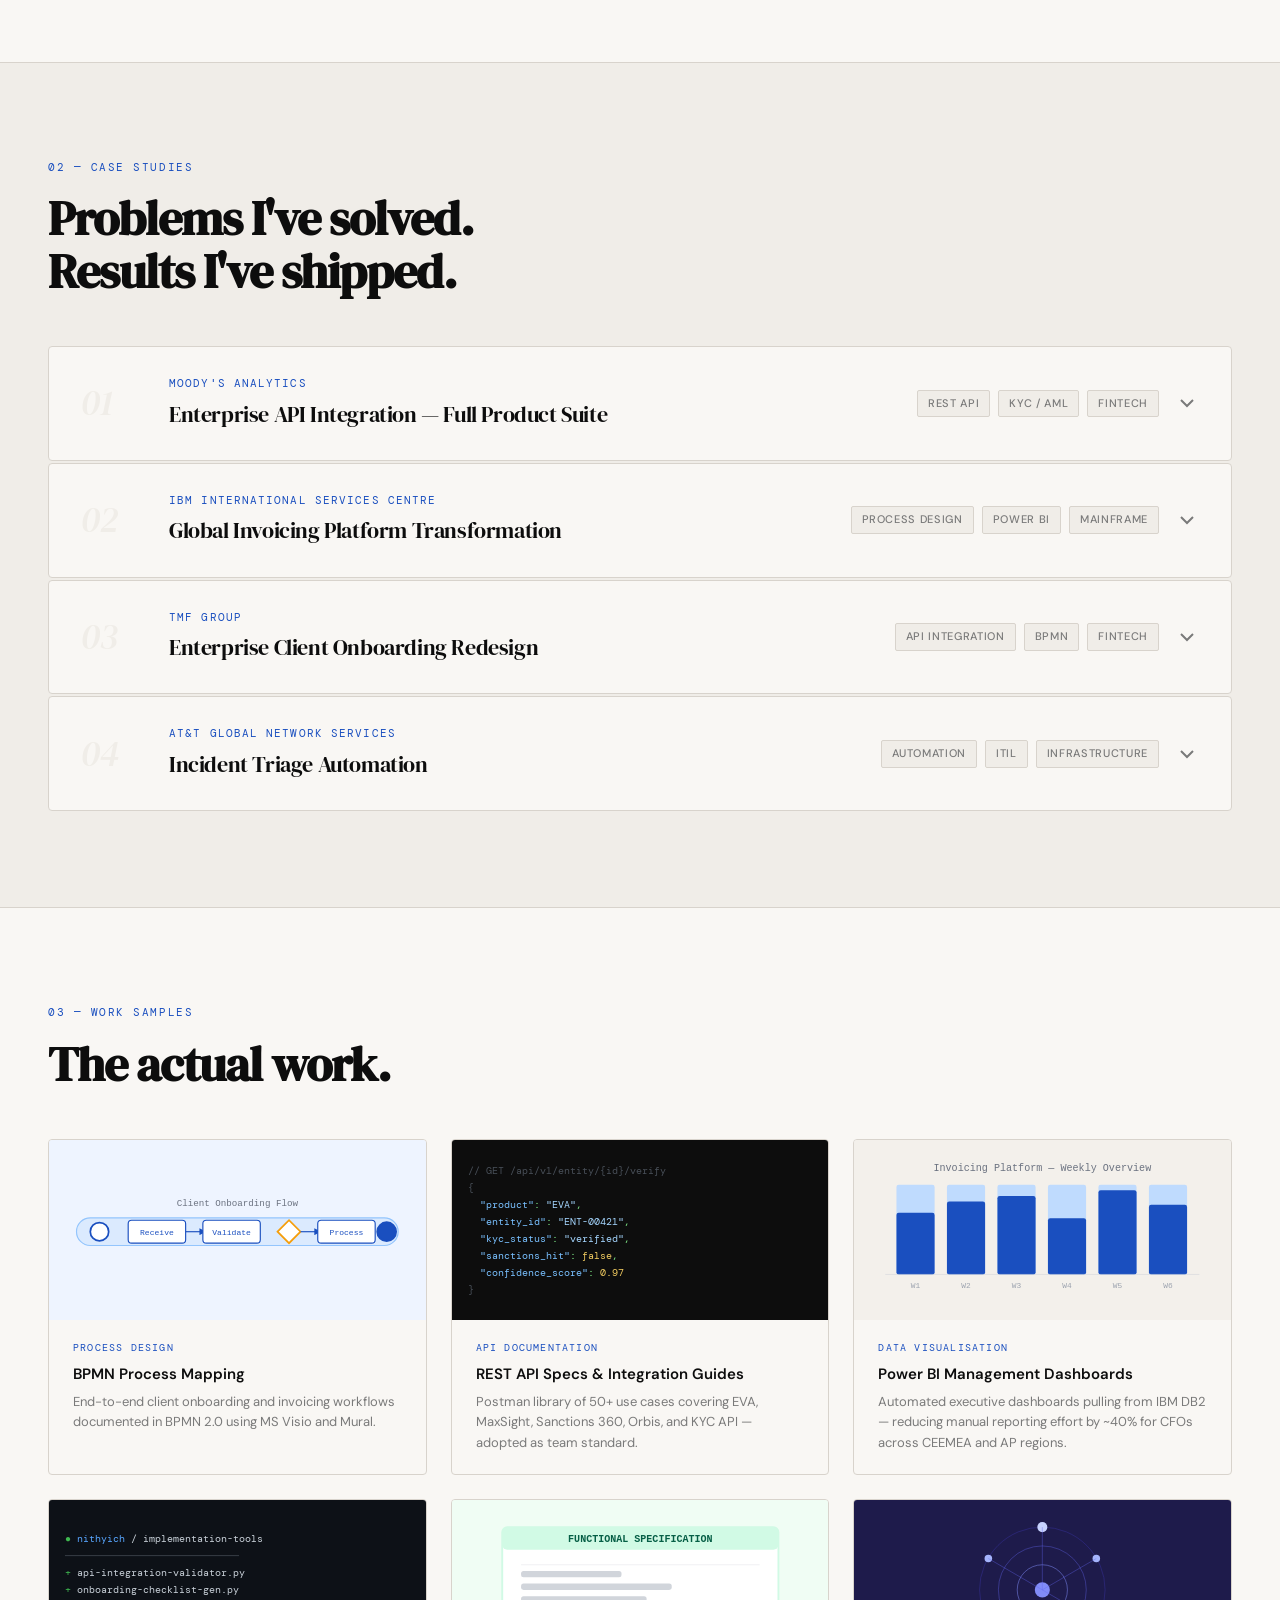
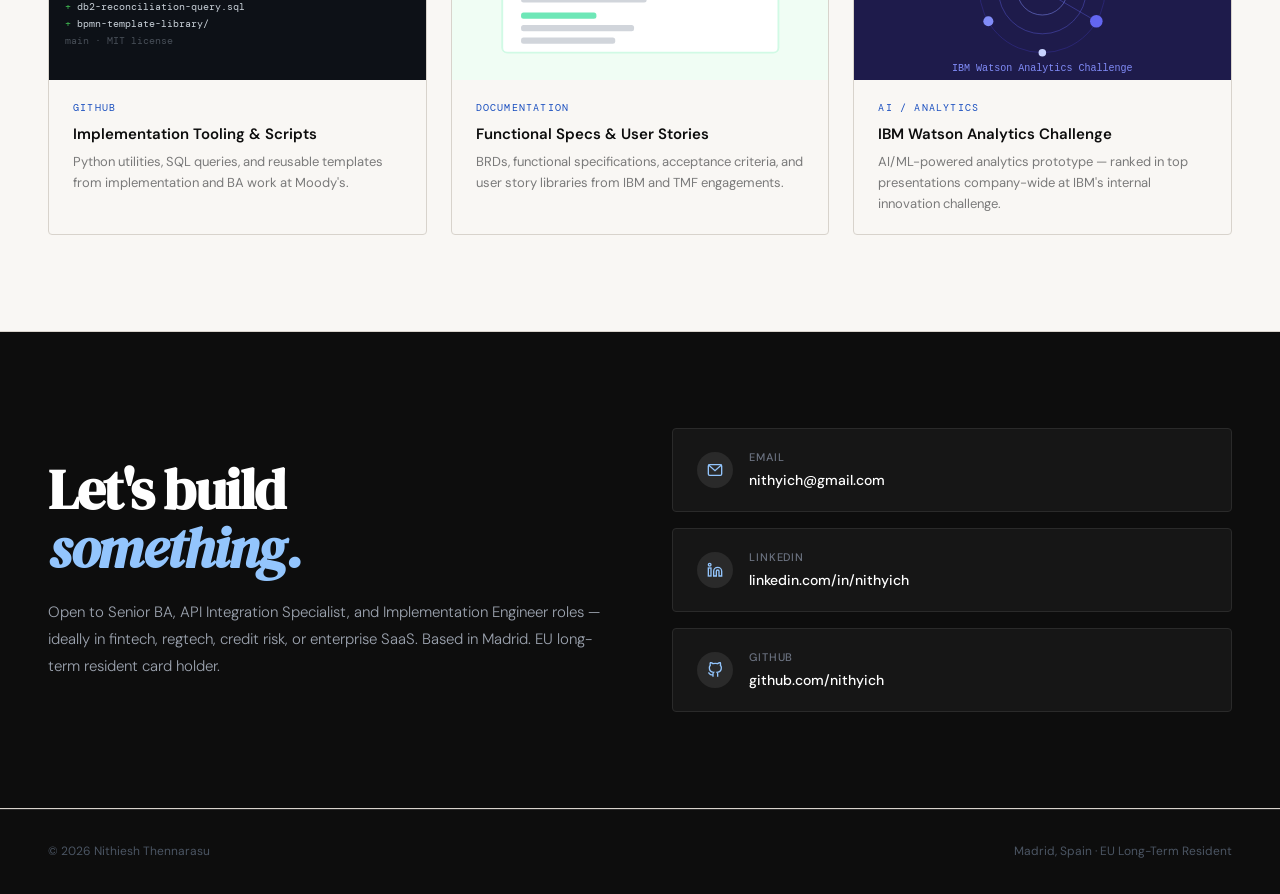
==== commit 049a0e40: "Update index.html" ====
--- a/index.html
+++ b/index.html
@@ -3,319 +3,109 @@
 <head>
 <meta charset="UTF-8"/>
 <meta name="viewport" content="width=device-width, initial-scale=1.0"/>
-<title>Nithiesh Thennarasu — Product Portfolio</title>
+<title>Nithiesh Thennarasu — API Integration & Business Analysis Portfolio</title>
 <link rel="preconnect" href="https://fonts.googleapis.com"/>
 <link href="https://fonts.googleapis.com/css2?family=DM+Serif+Display:ital@0;1&family=DM+Sans:wght@300;400;500;600&family=DM+Mono:wght@400;500&display=swap" rel="stylesheet"/>
 <style>
   *, *::before, *::after { box-sizing: border-box; margin: 0; padding: 0; }
-
   :root {
-    --ink:     #0D0D0D;
-    --ink-2:   #3A3A3A;
-    --ink-3:   #7A7A7A;
-    --paper:   #F9F7F4;
-    --paper-2: #F0EDE8;
-    --accent:  #1A4FBF;
-    --accent-2:#E8F0FF;
-    --rule:    #D8D3CC;
-    --serif:   'DM Serif Display', Georgia, serif;
-    --sans:    'DM Sans', sans-serif;
-    --mono:    'DM Mono', monospace;
-    --ease:    cubic-bezier(0.16, 1, 0.3, 1);
+    --ink:#0D0D0D; --ink-2:#3A3A3A; --ink-3:#7A7A7A;
+    --paper:#F9F7F4; --paper-2:#F0EDE8; --accent:#1A4FBF;
+    --accent-2:#E8F0FF; --rule:#D8D3CC;
+    --serif:'DM Serif Display',Georgia,serif;
+    --sans:'DM Sans',sans-serif; --mono:'DM Mono',monospace;
+    --ease:cubic-bezier(0.16,1,0.3,1);
   }
-
-  html { scroll-behavior: smooth; }
-
-  body {
-    font-family: var(--sans);
-    background: var(--paper);
-    color: var(--ink);
-    font-size: 15px;
-    line-height: 1.6;
-    overflow-x: hidden;
-  }
-
-  nav {
-    position: fixed; top: 0; left: 0; right: 0; z-index: 100;
-    display: flex; align-items: center; justify-content: space-between;
-    padding: 20px 48px;
-    background: rgba(249,247,244,0.92);
-    backdrop-filter: blur(12px);
-    border-bottom: 1px solid var(--rule);
-  }
-  .nav-logo {
-    font-family: var(--serif); font-size: 18px; color: var(--ink);
-    text-decoration: none; letter-spacing: -0.3px;
-  }
-  .nav-links { display: flex; gap: 32px; list-style: none; }
-  .nav-links a {
-    font-size: 13px; font-weight: 500; color: var(--ink-3);
-    text-decoration: none; letter-spacing: 0.04em; text-transform: uppercase;
-    transition: color 0.2s;
-  }
-  .nav-links a:hover { color: var(--accent); }
-
-  .hero {
-    min-height: 100vh;
-    display: flex; flex-direction: column; justify-content: flex-end;
-    padding: 0 48px 72px;
-    border-bottom: 1px solid var(--rule);
-    position: relative;
-    overflow: hidden;
-  }
-  .hero-eyebrow {
-    font-family: var(--mono); font-size: 12px; color: var(--accent);
-    letter-spacing: 0.12em; text-transform: uppercase;
-    margin-bottom: 20px;
-    opacity: 0; animation: fadeUp 0.8s var(--ease) 0.2s forwards;
-  }
-  .hero-name {
-    font-family: var(--serif); font-size: clamp(52px, 8vw, 96px);
-    line-height: 0.95; letter-spacing: -2px; color: var(--ink);
-    margin-bottom: 28px;
-    opacity: 0; animation: fadeUp 0.9s var(--ease) 0.35s forwards;
-  }
-  .hero-name em { color: var(--accent); font-style: italic; }
-  .hero-desc {
-    max-width: 560px; font-size: 16px; color: var(--ink-2);
-    font-weight: 300; line-height: 1.75;
-    opacity: 0; animation: fadeUp 0.9s var(--ease) 0.5s forwards;
-  }
-  .hero-meta {
-    display: flex; gap: 40px; margin-top: 48px;
-    opacity: 0; animation: fadeUp 0.9s var(--ease) 0.65s forwards;
-  }
-  .hero-stat { display: flex; flex-direction: column; gap: 4px; }
-  .hero-stat-num {
-    font-family: var(--serif); font-size: 32px; color: var(--ink);
-    letter-spacing: -1px;
-  }
-  .hero-stat-label {
-    font-size: 11px; font-weight: 500; color: var(--ink-3);
-    text-transform: uppercase; letter-spacing: 0.08em;
-  }
-  .hero-scroll {
-    position: absolute; bottom: 32px; right: 48px;
-    font-family: var(--mono); font-size: 11px; color: var(--ink-3);
-    letter-spacing: 0.08em; writing-mode: vertical-rl;
-    opacity: 0; animation: fadeIn 1s var(--ease) 1.2s forwards;
-  }
-  .hero-bg-text {
-    position: absolute; top: 50%; right: -20px; transform: translateY(-50%);
-    font-family: var(--serif); font-size: clamp(160px, 22vw, 280px);
-    color: var(--paper-2); line-height: 1; pointer-events: none;
-    user-select: none; white-space: nowrap; z-index: 0;
-  }
-  .hero > *:not(.hero-bg-text) { position: relative; z-index: 1; }
-
-  section { padding: 96px 48px; border-bottom: 1px solid var(--rule); }
-  .section-label {
-    font-family: var(--mono); font-size: 11px; color: var(--accent);
-    letter-spacing: 0.14em; text-transform: uppercase;
-    margin-bottom: 16px; display: block;
-  }
-  .section-title {
-    font-family: var(--serif); font-size: clamp(32px, 4vw, 48px);
-    line-height: 1.1; letter-spacing: -1px; color: var(--ink);
-    margin-bottom: 48px;
-  }
-
-  .about-grid {
-    display: grid; grid-template-columns: 1fr 1fr; gap: 64px;
-    align-items: start;
-  }
-  .about-text p {
-    color: var(--ink-2); font-weight: 300; font-size: 15.5px;
-    line-height: 1.8; margin-bottom: 16px;
-  }
-  .about-skills { display: flex; flex-direction: column; gap: 0; }
-  .skill-row {
-    display: flex; align-items: center; justify-content: space-between;
-    padding: 14px 0; border-bottom: 1px solid var(--rule);
-  }
-  .skill-row:first-child { border-top: 1px solid var(--rule); }
-  .skill-name { font-size: 13px; font-weight: 500; color: var(--ink); }
-  .skill-bar {
-    width: 120px; height: 2px; background: var(--rule); border-radius: 1px;
-    position: relative; overflow: hidden;
-  }
-  .skill-fill {
-    position: absolute; left: 0; top: 0; height: 100%;
-    background: var(--accent); border-radius: 1px;
-    transform: scaleX(0); transform-origin: left;
-    transition: transform 1s var(--ease);
-  }
-  .skill-row.visible .skill-fill { transform: scaleX(1); }
-
-  .cases { display: flex; flex-direction: column; gap: 2px; }
-  .case-card {
-    background: var(--paper); border: 1px solid var(--rule);
-    border-radius: 4px; overflow: hidden;
-    transition: border-color 0.25s, box-shadow 0.25s;
-    cursor: pointer;
-  }
-  .case-card:hover {
-    border-color: var(--accent);
-    box-shadow: 0 8px 40px rgba(26,79,191,0.08);
-  }
-  .case-header {
-    display: grid; grid-template-columns: 64px 1fr auto;
-    align-items: center; gap: 24px; padding: 28px 32px;
-  }
-  .case-num {
-    font-family: var(--serif); font-size: 36px; color: var(--paper-2);
-    line-height: 1; font-style: italic;
-  }
-  .case-meta { display: flex; flex-direction: column; gap: 4px; }
-  .case-company {
-    font-family: var(--mono); font-size: 11px; color: var(--accent);
-    letter-spacing: 0.1em; text-transform: uppercase;
-  }
-  .case-title {
-    font-family: var(--serif); font-size: 22px; color: var(--ink);
-    letter-spacing: -0.4px;
-  }
-  .case-tags { display: flex; gap: 8px; flex-wrap: wrap; }
-  .tag {
-    font-size: 11px; font-weight: 500; padding: 4px 10px;
-    border: 1px solid var(--rule); border-radius: 2px;
-    color: var(--ink-3); text-transform: uppercase; letter-spacing: 0.06em;
-    background: var(--paper-2);
-  }
-  .case-body {
-    display: none; padding: 0 32px 28px 120px; color: var(--ink-2);
-    font-weight: 300; line-height: 1.8; font-size: 14.5px;
-  }
-  .case-body.open { display: block; }
-  .case-body-grid {
-    display: grid; grid-template-columns: 1fr 1fr 1fr; gap: 24px;
-    margin-top: 20px;
-  }
-  .case-col-label {
-    font-family: var(--mono); font-size: 10px; color: var(--accent);
-    letter-spacing: 0.12em; text-transform: uppercase;
-    margin-bottom: 8px;
-  }
-  .case-col p { font-size: 13.5px; color: var(--ink-2); line-height: 1.7; }
-  .case-chevron {
-    width: 24px; height: 24px; color: var(--ink-3);
-    transition: transform 0.3s var(--ease);
-    flex-shrink: 0;
-  }
-  .case-card.open .case-chevron { transform: rotate(180deg); }
-  .case-outcome {
-    display: inline-flex; align-items: center; gap: 6px;
-    background: var(--accent-2); color: var(--accent);
-    font-size: 12px; font-weight: 600; padding: 6px 12px;
-    border-radius: 2px; margin-top: 16px;
-  }
-
-  .samples-grid {
-    display: grid; grid-template-columns: repeat(3, 1fr); gap: 24px;
-  }
-  .sample-card {
-    border: 1px solid var(--rule); border-radius: 4px; overflow: hidden;
-    transition: transform 0.3s var(--ease), box-shadow 0.3s;
-  }
-  .sample-card:hover {
-    transform: translateY(-4px);
-    box-shadow: 0 16px 48px rgba(0,0,0,0.08);
-  }
-  .sample-preview {
-    height: 180px; display: flex; align-items: center; justify-content: center;
-    position: relative; overflow: hidden;
-  }
-  .sample-preview.bpmn { background: #EEF4FF; }
-  .sample-preview.api  { background: #0D0D0D; }
-  .sample-preview.pbi  { background: #F3F0EB; }
-  .sample-preview.gh   { background: #0D1117; }
-  .sample-info { padding: 20px 24px; }
-  .sample-type {
-    font-family: var(--mono); font-size: 10px; color: var(--accent);
-    letter-spacing: 0.12em; text-transform: uppercase; margin-bottom: 6px;
-  }
-  .sample-title {
-    font-size: 15px; font-weight: 600; color: var(--ink); margin-bottom: 6px;
-  }
-  .sample-desc { font-size: 13px; color: var(--ink-3); line-height: 1.6; }
-
-  .bpmn-svg { width: 100%; padding: 16px; }
-  .api-mock {
-    font-family: var(--mono); font-size: 10px; color: #7EE787;
-    text-align: left; padding: 16px; line-height: 1.7; width: 100%;
-  }
-  .api-mock .dim { color: #484F58; }
-  .api-mock .key { color: #79C0FF; }
-  .api-mock .str { color: #A5D6FF; }
-  .api-mock .num { color: #F2CC60; }
-  .pbi-bars { width: 100%; padding: 20px; }
-  .gh-preview {
-    font-family: var(--mono); font-size: 10px; color: #C9D1D9;
-    text-align: left; padding: 16px; line-height: 1.7; width: 100%;
-  }
-  .gh-preview .green { color: #3FB950; }
-  .gh-preview .blue  { color: #58A6FF; }
-  .gh-preview .grey  { color: #484F58; }
-
-  .contact-inner {
-    display: grid; grid-template-columns: 1fr 1fr; gap: 64px; align-items: center;
-  }
-  .contact-left h2 {
-    font-family: var(--serif); font-size: clamp(36px, 5vw, 56px);
-    line-height: 1.05; letter-spacing: -1.5px; color: var(--ink);
-    margin-bottom: 20px;
-  }
-  .contact-left p {
-    font-size: 15px; color: var(--ink-2); font-weight: 300; line-height: 1.8;
-  }
-  .contact-links { display: flex; flex-direction: column; gap: 16px; }
-  .contact-link {
-    display: flex; align-items: center; gap: 16px;
-    padding: 20px 24px; border: 1px solid var(--rule); border-radius: 4px;
-    text-decoration: none; color: var(--ink);
-    transition: border-color 0.2s, background 0.2s;
-  }
-  .contact-link:hover { border-color: var(--accent); background: var(--accent-2); }
-  .contact-link-icon {
-    width: 36px; height: 36px; background: var(--paper-2);
-    border-radius: 50%; display: flex; align-items: center; justify-content: center;
-    flex-shrink: 0;
-  }
-  .contact-link-text { display: flex; flex-direction: column; gap: 2px; }
-  .contact-link-label {
-    font-size: 11px; font-weight: 500; color: var(--ink-3);
-    text-transform: uppercase; letter-spacing: 0.08em;
-  }
-  .contact-link-value { font-size: 14px; font-weight: 500; color: var(--ink); }
-
-  footer {
-    padding: 32px 48px;
-    display: flex; align-items: center; justify-content: space-between;
-  }
-  footer p { font-size: 12px; color: var(--ink-3); }
-
-  @keyframes fadeUp {
-    from { opacity: 0; transform: translateY(24px); }
-    to   { opacity: 1; transform: translateY(0); }
-  }
-  @keyframes fadeIn {
-    from { opacity: 0; } to { opacity: 1; }
-  }
-  .reveal {
-    opacity: 0; transform: translateY(20px);
-    transition: opacity 0.8s var(--ease), transform 0.8s var(--ease);
-  }
-  .reveal.visible { opacity: 1; transform: translateY(0); }
-
-  @media (max-width: 768px) {
-    nav { padding: 16px 24px; }
-    .nav-links { display: none; }
-    .hero, section { padding-left: 24px; padding-right: 24px; }
-    .about-grid, .contact-inner { grid-template-columns: 1fr; gap: 40px; }
-    .samples-grid { grid-template-columns: 1fr; }
-    .case-body { padding-left: 32px; }
-    .case-body-grid { grid-template-columns: 1fr; }
-    .hero-bg-text { font-size: 120px; right: -40px; }
+  html{scroll-behavior:smooth;}
+  body{font-family:var(--sans);background:var(--paper);color:var(--ink);font-size:15px;line-height:1.6;overflow-x:hidden;}
+  nav{position:fixed;top:0;left:0;right:0;z-index:100;display:flex;align-items:center;justify-content:space-between;padding:20px 48px;background:rgba(249,247,244,0.92);backdrop-filter:blur(12px);border-bottom:1px solid var(--rule);}
+  .nav-logo{font-family:var(--serif);font-size:18px;color:var(--ink);text-decoration:none;letter-spacing:-0.3px;}
+  .nav-links{display:flex;gap:32px;list-style:none;}
+  .nav-links a{font-size:13px;font-weight:500;color:var(--ink-3);text-decoration:none;letter-spacing:0.04em;text-transform:uppercase;transition:color 0.2s;}
+  .nav-links a:hover{color:var(--accent);}
+  .hero{min-height:100vh;display:flex;flex-direction:column;justify-content:flex-end;padding:0 48px 72px;border-bottom:1px solid var(--rule);position:relative;overflow:hidden;}
+  .hero-eyebrow{font-family:var(--mono);font-size:12px;color:var(--accent);letter-spacing:0.12em;text-transform:uppercase;margin-bottom:20px;opacity:0;animation:fadeUp 0.8s var(--ease) 0.2s forwards;}
+  .hero-name{font-family:var(--serif);font-size:clamp(52px,8vw,96px);line-height:0.95;letter-spacing:-2px;color:var(--ink);margin-bottom:28px;opacity:0;animation:fadeUp 0.9s var(--ease) 0.35s forwards;}
+  .hero-name em{color:var(--accent);font-style:italic;}
+  .hero-desc{max-width:560px;font-size:16px;color:var(--ink-2);font-weight:300;line-height:1.75;opacity:0;animation:fadeUp 0.9s var(--ease) 0.5s forwards;}
+  .hero-meta{display:flex;gap:40px;margin-top:48px;opacity:0;animation:fadeUp 0.9s var(--ease) 0.65s forwards;}
+  .hero-stat{display:flex;flex-direction:column;gap:4px;}
+  .hero-stat-num{font-family:var(--serif);font-size:32px;color:var(--ink);letter-spacing:-1px;}
+  .hero-stat-label{font-size:11px;font-weight:500;color:var(--ink-3);text-transform:uppercase;letter-spacing:0.08em;}
+  .hero-scroll{position:absolute;bottom:32px;right:48px;font-family:var(--mono);font-size:11px;color:var(--ink-3);letter-spacing:0.08em;writing-mode:vertical-rl;opacity:0;animation:fadeIn 1s var(--ease) 1.2s forwards;}
+  .hero-bg-text{position:absolute;top:50%;right:-20px;transform:translateY(-50%);font-family:var(--serif);font-size:clamp(160px,22vw,280px);color:var(--paper-2);line-height:1;pointer-events:none;user-select:none;white-space:nowrap;z-index:0;}
+  .hero>*:not(.hero-bg-text){position:relative;z-index:1;}
+  section{padding:96px 48px;border-bottom:1px solid var(--rule);}
+  .section-label{font-family:var(--mono);font-size:11px;color:var(--accent);letter-spacing:0.14em;text-transform:uppercase;margin-bottom:16px;display:block;}
+  .section-title{font-family:var(--serif);font-size:clamp(32px,4vw,48px);line-height:1.1;letter-spacing:-1px;color:var(--ink);margin-bottom:48px;}
+  .about-grid{display:grid;grid-template-columns:1fr 1fr;gap:64px;align-items:start;}
+  .about-text p{color:var(--ink-2);font-weight:300;font-size:15.5px;line-height:1.8;margin-bottom:16px;}
+  .about-skills{display:flex;flex-direction:column;gap:0;}
+  .skill-row{display:flex;align-items:center;justify-content:space-between;padding:14px 0;border-bottom:1px solid var(--rule);}
+  .skill-row:first-child{border-top:1px solid var(--rule);}
+  .skill-name{font-size:13px;font-weight:500;color:var(--ink);}
+  .skill-bar{width:120px;height:2px;background:var(--rule);border-radius:1px;position:relative;overflow:hidden;}
+  .skill-fill{position:absolute;left:0;top:0;height:100%;background:var(--accent);border-radius:1px;transform:scaleX(0);transform-origin:left;transition:transform 1s var(--ease);}
+  .skill-row.visible .skill-fill{transform:scaleX(1);}
+  .cases{display:flex;flex-direction:column;gap:2px;}
+  .case-card{background:var(--paper);border:1px solid var(--rule);border-radius:4px;overflow:hidden;transition:border-color 0.25s,box-shadow 0.25s;cursor:pointer;}
+  .case-card:hover{border-color:var(--accent);box-shadow:0 8px 40px rgba(26,79,191,0.08);}
+  .case-header{display:grid;grid-template-columns:64px 1fr auto;align-items:center;gap:24px;padding:28px 32px;}
+  .case-num{font-family:var(--serif);font-size:36px;color:var(--paper-2);line-height:1;font-style:italic;}
+  .case-meta{display:flex;flex-direction:column;gap:4px;}
+  .case-company{font-family:var(--mono);font-size:11px;color:var(--accent);letter-spacing:0.1em;text-transform:uppercase;}
+  .case-title{font-family:var(--serif);font-size:22px;color:var(--ink);letter-spacing:-0.4px;}
+  .case-tags{display:flex;gap:8px;flex-wrap:wrap;}
+  .tag{font-size:11px;font-weight:500;padding:4px 10px;border:1px solid var(--rule);border-radius:2px;color:var(--ink-3);text-transform:uppercase;letter-spacing:0.06em;background:var(--paper-2);}
+  .case-body{display:none;padding:0 32px 28px 120px;color:var(--ink-2);font-weight:300;line-height:1.8;font-size:14.5px;}
+  .case-body.open{display:block;}
+  .case-body-grid{display:grid;grid-template-columns:1fr 1fr 1fr;gap:24px;margin-top:20px;}
+  .case-col-label{font-family:var(--mono);font-size:10px;color:var(--accent);letter-spacing:0.12em;text-transform:uppercase;margin-bottom:8px;}
+  .case-col p{font-size:13.5px;color:var(--ink-2);line-height:1.7;}
+  .case-chevron{width:24px;height:24px;color:var(--ink-3);transition:transform 0.3s var(--ease);flex-shrink:0;}
+  .case-card.open .case-chevron{transform:rotate(180deg);}
+  .case-outcome{display:inline-flex;align-items:center;gap:6px;background:var(--accent-2);color:var(--accent);font-size:12px;font-weight:600;padding:6px 12px;border-radius:2px;margin-top:16px;}
+  .samples-grid{display:grid;grid-template-columns:repeat(3,1fr);gap:24px;}
+  .sample-card{border:1px solid var(--rule);border-radius:4px;overflow:hidden;transition:transform 0.3s var(--ease),box-shadow 0.3s;}
+  .sample-card:hover{transform:translateY(-4px);box-shadow:0 16px 48px rgba(0,0,0,0.08);}
+  .sample-preview{height:180px;display:flex;align-items:center;justify-content:center;position:relative;overflow:hidden;}
+  .sample-preview.bpmn{background:#EEF4FF;}
+  .sample-preview.api{background:#0D0D0D;}
+  .sample-preview.pbi{background:#F3F0EB;}
+  .sample-preview.gh{background:#0D1117;}
+  .sample-info{padding:20px 24px;}
+  .sample-type{font-family:var(--mono);font-size:10px;color:var(--accent);letter-spacing:0.12em;text-transform:uppercase;margin-bottom:6px;}
+  .sample-title{font-size:15px;font-weight:600;color:var(--ink);margin-bottom:6px;}
+  .sample-desc{font-size:13px;color:var(--ink-3);line-height:1.6;}
+  .bpmn-svg{width:100%;padding:16px;}
+  .api-mock{font-family:var(--mono);font-size:10px;color:#7EE787;text-align:left;padding:16px;line-height:1.7;width:100%;}
+  .api-mock .dim{color:#484F58;} .api-mock .key{color:#79C0FF;} .api-mock .str{color:#A5D6FF;} .api-mock .num{color:#F2CC60;}
+  .pbi-bars{width:100%;padding:20px;}
+  .gh-preview{font-family:var(--mono);font-size:10px;color:#C9D1D9;text-align:left;padding:16px;line-height:1.7;width:100%;}
+  .gh-preview .green{color:#3FB950;} .gh-preview .blue{color:#58A6FF;} .gh-preview .grey{color:#484F58;}
+  .contact-inner{display:grid;grid-template-columns:1fr 1fr;gap:64px;align-items:center;}
+  .contact-left h2{font-family:var(--serif);font-size:clamp(36px,5vw,56px);line-height:1.05;letter-spacing:-1.5px;color:var(--ink);margin-bottom:20px;}
+  .contact-left p{font-size:15px;color:var(--ink-2);font-weight:300;line-height:1.8;}
+  .contact-links{display:flex;flex-direction:column;gap:16px;}
+  .contact-link{display:flex;align-items:center;gap:16px;padding:20px 24px;border:1px solid var(--rule);border-radius:4px;text-decoration:none;color:var(--ink);transition:border-color 0.2s,background 0.2s;}
+  .contact-link:hover{border-color:var(--accent);background:var(--accent-2);}
+  .contact-link-icon{width:36px;height:36px;background:var(--paper-2);border-radius:50%;display:flex;align-items:center;justify-content:center;flex-shrink:0;}
+  .contact-link-text{display:flex;flex-direction:column;gap:2px;}
+  .contact-link-label{font-size:11px;font-weight:500;color:var(--ink-3);text-transform:uppercase;letter-spacing:0.08em;}
+  .contact-link-value{font-size:14px;font-weight:500;color:var(--ink);}
+  footer{padding:32px 48px;display:flex;align-items:center;justify-content:space-between;}
+  footer p{font-size:12px;color:var(--ink-3);}
+  @keyframes fadeUp{from{opacity:0;transform:translateY(24px)}to{opacity:1;transform:translateY(0)}}
+  @keyframes fadeIn{from{opacity:0}to{opacity:1}}
+  .reveal{opacity:0;transform:translateY(20px);transition:opacity 0.8s var(--ease),transform 0.8s var(--ease);}
+  .reveal.visible{opacity:1;transform:translateY(0);}
+  @media(max-width:768px){
+    nav{padding:16px 24px;} .nav-links{display:none;}
+    .hero,section{padding-left:24px;padding-right:24px;}
+    .about-grid,.contact-inner{grid-template-columns:1fr;gap:40px;}
+    .samples-grid{grid-template-columns:1fr;}
+    .case-body{padding-left:32px;} .case-body-grid{grid-template-columns:1fr;}
+    .hero-bg-text{font-size:120px;right:-40px;}
   }
 </style>
 </head>
@@ -332,31 +122,31 @@
 </nav>
 
 <section class="hero">
-  <div class="hero-bg-text">PM</div>
-  <p class="hero-eyebrow">Product Manager · Business Analyst · Implementation Engineer</p>
+  <div class="hero-bg-text">API</div>
+  <p class="hero-eyebrow">API Integration Specialist · Senior Business Analyst · Implementation Engineer</p>
   <h1 class="hero-name">Nithiesh<br/><em>Thennarasu</em></h1>
-  <p class="hero-desc">I turn complex enterprise problems into shipped products. 6+ years bridging engineering and business across fintech, payments, and global platforms — from IBM mainframes serving 140 countries to credit analytics at Moody's.</p>
+  <p class="hero-desc">I integrate complex financial data APIs into enterprise systems and turn ambiguous business problems into shipped solutions. 6+ years across fintech, credit risk, and global financial platforms — from Moody's API suite to IBM mainframes serving 140 countries.</p>
   <div class="hero-meta">
     <div class="hero-stat"><span class="hero-stat-num">6+</span><span class="hero-stat-label">Years Experience</span></div>
+    <div class="hero-stat"><span class="hero-stat-num">10+</span><span class="hero-stat-label">API Products Integrated</span></div>
+    <div class="hero-stat"><span class="hero-stat-num">~40%</span><span class="hero-stat-label">Reporting Efficiency Gain</span></div>
     <div class="hero-stat"><span class="hero-stat-num">140+</span><span class="hero-stat-label">Countries Impacted</span></div>
-    <div class="hero-stat"><span class="hero-stat-num">~40%</span><span class="hero-stat-label">Reporting Efficiency Gain</span></div>
-    <div class="hero-stat"><span class="hero-stat-num">5</span><span class="hero-stat-label">Companies · 3 Industries</span></div>
   </div>
   <span class="hero-scroll">Scroll to explore ↓</span>
 </section>
 
 <section id="about">
   <span class="section-label reveal">01 — About</span>
-  <h2 class="section-title reveal">Product thinking,<br/>engineering roots.</h2>
+  <h2 class="section-title reveal">API-first thinking,<br/>engineering roots.</h2>
   <div class="about-grid">
     <div class="about-text reveal">
-      <p>I started as an electrical engineer, moved into network infrastructure, then discovered that the most interesting problems weren't technical — they were about getting the right people to build the right things in the right order. That's what drew me to product.</p>
-      <p>At IBM I owned a global invoicing platform used in 140+ countries. At TMF Group I redesigned a client onboarding workflow that cut delivery time from 3 weeks to 5 days. Now at Moody's Analytics I'm on the implementation side of enterprise credit risk platforms, which keeps me close to both the product and the customer.</p>
-      <p>My edge is that I can read a BPMN diagram, write a SQL query, review an API spec, and present to a CFO — all in the same week. I speak engineer and I speak stakeholder.</p>
+      <p>I started as an electrical engineer, moved into network infrastructure, then discovered that the most interesting problems weren't technical — they were about connecting the right systems, for the right clients, in the right way. That's what drew me to API integration and business analysis.</p>
+      <p>At Moody's Analytics I lead end-to-end integration of the full API suite — EVA, MaxSight, Sanctions 360, Orbis, and KYC API — into enterprise client systems across banking and financial services. At IBM I owned a global invoicing platform used in 140+ countries, eliminating ~40% of manual reporting through Power BI automation.</p>
+      <p>My edge: I can diagnose a failing API endpoint, write a SQL reconciliation query, map a BPMN process flow, and present findings to a CFO — all in the same week. I speak engineer and I speak stakeholder.</p>
     </div>
     <div class="about-skills reveal">
-      <div class="skill-row"><span class="skill-name">Requirements & User Stories</span><div class="skill-bar"><div class="skill-fill" style="width:92%"></div></div></div>
-      <div class="skill-row"><span class="skill-name">API Design & Integration</span><div class="skill-bar"><div class="skill-fill" style="width:80%"></div></div></div>
+      <div class="skill-row"><span class="skill-name">REST API Integration</span><div class="skill-bar"><div class="skill-fill" style="width:92%"></div></div></div>
+      <div class="skill-row"><span class="skill-name">Requirements & User Stories</span><div class="skill-bar"><div class="skill-fill" style="width:88%"></div></div></div>
       <div class="skill-row"><span class="skill-name">Stakeholder Management</span><div class="skill-bar"><div class="skill-fill" style="width:88%"></div></div></div>
       <div class="skill-row"><span class="skill-name">Data & Power BI</span><div class="skill-bar"><div class="skill-fill" style="width:78%"></div></div></div>
       <div class="skill-row"><span class="skill-name">Agile / Scrum</span><div class="skill-bar"><div class="skill-fill" style="width:85%"></div></div></div>
@@ -366,7 +156,7 @@
   </div>
 </section>
 
-<section id="cases" style="background: var(--paper-2);">
+<section id="cases" style="background:var(--paper-2);">
   <span class="section-label reveal">02 — Case Studies</span>
   <h2 class="section-title reveal">Problems I've solved.<br/>Results I've shipped.</h2>
   <div class="cases reveal">
@@ -375,6 +165,29 @@
       <div class="case-header">
         <span class="case-num">01</span>
         <div class="case-meta">
+          <span class="case-company">Moody's Analytics</span>
+          <span class="case-title">Enterprise API Integration — Full Product Suite</span>
+        </div>
+        <div style="display:flex;align-items:center;gap:16px;">
+          <div class="case-tags"><span class="tag">REST API</span><span class="tag">KYC / AML</span><span class="tag">Fintech</span></div>
+          <svg class="case-chevron" viewBox="0 0 24 24" fill="none" stroke="currentColor" stroke-width="2"><polyline points="6 9 12 15 18 9"/></svg>
+        </div>
+      </div>
+      <div class="case-body">
+        <p>At Moody's Analytics I lead end-to-end API integration of the full product suite — Entity Verification API (EVA), MaxSight, Sanctions 360, Orbis, and KYC API — into enterprise client systems across banking, insurance, and compliance-heavy industries. Every integration involves navigating complex regulatory requirements, varied client tech stacks, and tight go-live timelines.</p>
+        <div class="case-body-grid">
+          <div class="case-col"><p class="case-col-label">Problem</p><p>Enterprise clients struggled to integrate Moody's APIs independently — authentication failures, schema mismatches, missing use cases, and no standardised onboarding process meant lengthy delays and repeated back-and-forth.</p></div>
+          <div class="case-col"><p class="case-col-label">What I did</p><p>Built a Postman library of 50+ use cases covering all products. Redesigned intake and verification workflows end-to-end. Advised clients on OAuth 2.0, rate limiting, retry logic, and error handling. Performed structured root cause analysis on failing endpoints across auth, schema, and network layers.</p></div>
+          <div class="case-col"><p class="case-col-label">Outcome</p><p>Onboarding time cut from 3 weeks to 5 days. P1 incidents resolved within 48 hours. Postman library adopted as team standard. 3 API enhancement requests fed back into the product roadmap from recurring client pain points.</p></div>
+        </div>
+        <span class="case-outcome">↓ 76% reduction in onboarding time · 48hr P1 resolution</span>
+      </div>
+    </div>
+
+    <div class="case-card" onclick="toggleCase(this)">
+      <div class="case-header">
+        <span class="case-num">02</span>
+        <div class="case-meta">
           <span class="case-company">IBM International Services Centre</span>
           <span class="case-title">Global Invoicing Platform Transformation</span>
         </div>
@@ -387,33 +200,10 @@
         <p>IBM's global invoicing platform processed billing for commercial operations across 140+ countries. Manual reporting required analysts to compile data from multiple mainframe sources every week — error-prone, slow, and invisible to leadership until something broke.</p>
         <div class="case-body-grid">
           <div class="case-col"><p class="case-col-label">Problem</p><p>Manual reconciliation across 8 downstream systems took 10+ hours per week per analyst. No real-time visibility. Post-deployment issues took days to diagnose.</p></div>
-          <div class="case-col"><p class="case-col-label">What I did</p><p>Mapped all E2E data flows in BPMN. Designed and built automated Power BI dashboards pulling from IBM DB2. Led UAT and disaster recovery test plans. Managed backlog and 3 major releases.</p></div>
-          <div class="case-col"><p class="case-col-label">Outcome</p><p>~40% reduction in manual reporting effort. Real-time executive visibility. Zero critical defects across 3 platform releases. Selected for IBM Academy of Technology cohort.</p></div>
-        </div>
-        <span class="case-outcome">↑ 40% efficiency gain in reporting</span>
-      </div>
-    </div>
-
-    <div class="case-card" onclick="toggleCase(this)">
-      <div class="case-header">
-        <span class="case-num">02</span>
-        <div class="case-meta">
-          <span class="case-company">TMF Group</span>
-          <span class="case-title">Enterprise Client Onboarding Redesign</span>
-        </div>
-        <div style="display:flex;align-items:center;gap:16px;">
-          <div class="case-tags"><span class="tag">API Integration</span><span class="tag">UX Flows</span><span class="tag">Fintech</span></div>
-          <svg class="case-chevron" viewBox="0 0 24 24" fill="none" stroke="currentColor" stroke-width="2"><polyline points="6 9 12 15 18 9"/></svg>
-        </div>
-      </div>
-      <div class="case-body">
-        <p>TMF Group's client portal served Fortune 500 accounts including HSBC, JP Morgan, Booking.com, and Worldpay. New client onboarding involved 14 manual handoff steps across compliance, legal, and operations — taking an average of 3 weeks from contract to live.</p>
-        <div class="case-body-grid">
-          <div class="case-col"><p class="case-col-label">Problem</p><p>3-week onboarding SLA was a commercial liability. Duplicate document requests, no status visibility for clients, and manual compliance checks with no audit trail.</p></div>
-          <div class="case-col"><p class="case-col-label">What I did</p><p>Ran discovery workshops with compliance, legal, ops, and engineering. Redesigned the intake workflow end-to-end. Specified API integration between document portal and ERP. Produced BPMN maps and UAT scripts.</p></div>
-          <div class="case-col"><p class="case-col-label">Outcome</p><p>Onboarding time reduced from 3 weeks to 5 days. Full audit trail implemented. Stakeholder sign-off achieved across 4 teams on first review cycle.</p></div>
-        </div>
-        <span class="case-outcome">↓ 76% reduction in onboarding time</span>
+          <div class="case-col"><p class="case-col-label">What I did</p><p>Mapped all E2E data flows in BPMN. Built automated Power BI dashboards pulling from IBM DB2. Led UAT and disaster recovery test plans. Managed backlog and 3 major releases.</p></div>
+          <div class="case-col"><p class="case-col-label">Outcome</p><p>~40% reduction in manual reporting effort. Real-time executive visibility for CFOs across CEEMEA and AP. Zero critical defects across 3 platform releases. IBM Q2 CIO Hero award.</p></div>
+        </div>
+        <span class="case-outcome">↑ 40% efficiency gain · IBM CIO Hero 2022</span>
       </div>
     </div>
 
@@ -421,22 +211,22 @@
       <div class="case-header">
         <span class="case-num">03</span>
         <div class="case-meta">
-          <span class="case-company">AT&T Global Network Services</span>
-          <span class="case-title">Incident Triage Automation</span>
+          <span class="case-company">TMF Group</span>
+          <span class="case-title">Enterprise Client Onboarding Redesign</span>
         </div>
         <div style="display:flex;align-items:center;gap:16px;">
-          <div class="case-tags"><span class="tag">Automation</span><span class="tag">ITIL</span><span class="tag">Infrastructure</span></div>
+          <div class="case-tags"><span class="tag">API Integration</span><span class="tag">BPMN</span><span class="tag">Fintech</span></div>
           <svg class="case-chevron" viewBox="0 0 24 24" fill="none" stroke="currentColor" stroke-width="2"><polyline points="6 9 12 15 18 9"/></svg>
         </div>
       </div>
       <div class="case-body">
-        <p>AT&T's EMEA network support team handled hundreds of incidents per week across enterprise clients. Analysts manually categorised and routed every ticket — a repetitive process that delayed first-response time and consumed analyst bandwidth.</p>
+        <p>TMF Group's client portal served Fortune 500 accounts including HSBC, JP Morgan, Booking.com, and Worldpay. New client onboarding involved 14 manual handoff steps across compliance, legal, and operations — taking an average of 3 weeks from contract to live.</p>
         <div class="case-body-grid">
-          <div class="case-col"><p class="case-col-label">Problem</p><p>Manual ticket categorisation took ~6 hours/week across the team. Mis-routing to wrong teams added 2–4 hour delays to resolution. SLA pressure on the team was high.</p></div>
-          <div class="case-col"><p class="case-col-label">What I did</p><p>Analysed 6 months of incident data to identify recurring categories. Proposed and documented scripted routing rules. Worked with tooling team to implement automated categorisation workflows.</p></div>
-          <div class="case-col"><p class="case-col-label">Outcome</p><p>~6 hours/week of manual triage eliminated. Mis-routing rate dropped significantly. Contributed to 99.7% SLA compliance. Earned AT&T 100% Club Award for client satisfaction.</p></div>
-        </div>
-        <span class="case-outcome">↓ 6hrs/week manual triage eliminated</span>
+          <div class="case-col"><p class="case-col-label">Problem</p><p>3-week onboarding SLA was a commercial liability. Duplicate document requests, no status visibility, and manual compliance checks with no audit trail.</p></div>
+          <div class="case-col"><p class="case-col-label">What I did</p><p>Ran discovery workshops across 4 business units. Redesigned intake workflow end-to-end. Specified API integration between document portal and ERP. Produced BPMN 2.0 maps and UAT scripts. Owned product backlog and sprint ceremonies for team of 8.</p></div>
+          <div class="case-col"><p class="case-col-label">Outcome</p><p>Onboarding time reduced from 3 weeks to 5 days. Full audit trail implemented. Stakeholder sign-off achieved across 4 teams in a single review cycle. Roadmap presented to Head of Product and regional CTO.</p></div>
+        </div>
+        <span class="case-outcome">↓ 76% reduction in onboarding time</span>
       </div>
     </div>
 
@@ -444,22 +234,22 @@
       <div class="case-header">
         <span class="case-num">04</span>
         <div class="case-meta">
-          <span class="case-company">Moody's Analytics</span>
-          <span class="case-title">Credit Risk Platform Client Onboarding</span>
+          <span class="case-company">AT&T Global Network Services</span>
+          <span class="case-title">Incident Triage Automation</span>
         </div>
         <div style="display:flex;align-items:center;gap:16px;">
-          <div class="case-tags"><span class="tag">Implementation</span><span class="tag">Credit Risk</span><span class="tag">API</span></div>
+          <div class="case-tags"><span class="tag">Automation</span><span class="tag">ITIL</span><span class="tag">Infrastructure</span></div>
           <svg class="case-chevron" viewBox="0 0 24 24" fill="none" stroke="currentColor" stroke-width="2"><polyline points="6 9 12 15 18 9"/></svg>
         </div>
       </div>
       <div class="case-body">
-        <p>At Moody's Analytics I work at the intersection of product, implementation and client success — ensuring enterprise clients are successfully onboarded to credit analytics and risk platforms, and that post-go-live issues are resolved with minimal disruption.</p>
+        <p>AT&T's EMEA network support team handled hundreds of incidents per week across enterprise clients. Analysts manually categorised and routed every ticket — a repetitive process that delayed first-response time and consumed analyst bandwidth.</p>
         <div class="case-body-grid">
-          <div class="case-col"><p class="case-col-label">Focus Areas</p><p>Client ERP-to-API integration design, functional specification authoring, test plan development, and post-go-live hypercare for enterprise accounts.</p></div>
-          <div class="case-col"><p class="case-col-label">Approach</p><p>Working in scaled Agile environment. Primary technical contact for clients post-launch. Collaborating with product and engineering squads to feed client pain points back into roadmap.</p></div>
-          <div class="case-col"><p class="case-col-label">Early Wins</p><p>Maintaining sub-48hr issue resolution SLA. Building internal documentation and onboarding playbooks to standardise the implementation process across the team.</p></div>
-        </div>
-        <span class="case-outcome">⟳ In progress · Dec 2024 – Present</span>
+          <div class="case-col"><p class="case-col-label">Problem</p><p>Manual ticket categorisation took ~6 hours/week across the team. Mis-routing added 2–4 hour delays to resolution. SLA pressure was high.</p></div>
+          <div class="case-col"><p class="case-col-label">What I did</p><p>Analysed 6 months of incident data to identify recurring categories. Proposed and documented scripted CRM routing rules. Worked with tooling team to implement automated categorisation workflows.</p></div>
+          <div class="case-col"><p class="case-col-label">Outcome</p><p>~6 hours/week of manual triage eliminated. Contributed to 99.7% SLA compliance. Earned AT&T 100% Club Award (top 5%) two consecutive quarters.</p></div>
+        </div>
+        <span class="case-outcome">↓ 6hrs/week manual triage eliminated</span>
       </div>
     </div>
 
@@ -486,7 +276,7 @@
           <rect x="220" y="62" width="50" height="20" rx="3" fill="white" stroke="#1A4FBF" stroke-width="1"/>
           <text x="245" y="75" text-anchor="middle" font-size="7" fill="#1A4FBF" font-family="monospace">Process</text>
           <circle cx="280" cy="72" r="8" fill="#1A4FBF" stroke="#1A4FBF" stroke-width="2"/>
-          <text x="80" y="50" text-anchor="middle" font-size="8" fill="#6B7280" font-family="monospace">Client Onboarding Flow</text>
+          <text x="150" y="50" text-anchor="middle" font-size="8" fill="#6B7280" font-family="monospace">Client Onboarding Flow</text>
           <defs><marker id="arr" markerWidth="6" markerHeight="6" refX="3" refY="3" orient="auto"><path d="M0,0 L6,3 L0,6 Z" fill="#1A4FBF"/></marker></defs>
         </svg>
       </div>
@@ -500,20 +290,20 @@
     <div class="sample-card">
       <div class="sample-preview api">
         <div class="api-mock">
-<span class="dim">// GET /api/v1/client/{id}/onboarding</span><br/>
+<span class="dim">// GET /api/v1/entity/{id}/verify</span><br/>
 <span class="dim">{</span><br/>
-&nbsp;&nbsp;<span class="key">"status"</span>: <span class="str">"active"</span>,<br/>
-&nbsp;&nbsp;<span class="key">"client_id"</span>: <span class="str">"ENT-00421"</span>,<br/>
-&nbsp;&nbsp;<span class="key">"stage"</span>: <span class="str">"compliance_review"</span>,<br/>
-&nbsp;&nbsp;<span class="key">"completion"</span>: <span class="num">68</span>,<br/>
-&nbsp;&nbsp;<span class="key">"sla_days_remaining"</span>: <span class="num">2</span><br/>
+&nbsp;&nbsp;<span class="key">"product"</span>: <span class="str">"EVA"</span>,<br/>
+&nbsp;&nbsp;<span class="key">"entity_id"</span>: <span class="str">"ENT-00421"</span>,<br/>
+&nbsp;&nbsp;<span class="key">"kyc_status"</span>: <span class="str">"verified"</span>,<br/>
+&nbsp;&nbsp;<span class="key">"sanctions_hit"</span>: <span class="num">false</span>,<br/>
+&nbsp;&nbsp;<span class="key">"confidence_score"</span>: <span class="num">0.97</span><br/>
 <span class="dim">}</span>
         </div>
       </div>
       <div class="sample-info">
         <p class="sample-type">API Documentation</p>
         <p class="sample-title">REST API Specs & Integration Guides</p>
-        <p class="sample-desc">Functional specs, endpoint documentation, authentication flows, and sandbox onboarding guides for enterprise clients.</p>
+        <p class="sample-desc">Postman library of 50+ use cases covering EVA, MaxSight, Sanctions 360, Orbis, and KYC API — adopted as team standard.</p>
       </div>
     </div>
 
@@ -521,18 +311,12 @@
       <div class="sample-preview pbi">
         <svg class="pbi-bars" viewBox="0 0 300 140" xmlns="http://www.w3.org/2000/svg">
           <text x="150" y="18" text-anchor="middle" font-size="9" fill="#6B7280" font-family="monospace">Invoicing Platform — Weekly Overview</text>
-          <rect x="20" y="30" width="34" height="80" rx="2" fill="#BFDBFE"/>
-          <rect x="20" y="55" width="34" height="55" rx="2" fill="#1A4FBF"/>
-          <rect x="65" y="30" width="34" height="80" rx="2" fill="#BFDBFE"/>
-          <rect x="65" y="45" width="34" height="65" rx="2" fill="#1A4FBF"/>
-          <rect x="110" y="30" width="34" height="80" rx="2" fill="#BFDBFE"/>
-          <rect x="110" y="40" width="34" height="70" rx="2" fill="#1A4FBF"/>
-          <rect x="155" y="30" width="34" height="80" rx="2" fill="#BFDBFE"/>
-          <rect x="155" y="60" width="34" height="50" rx="2" fill="#1A4FBF"/>
-          <rect x="200" y="30" width="34" height="80" rx="2" fill="#BFDBFE"/>
-          <rect x="200" y="35" width="34" height="75" rx="2" fill="#1A4FBF"/>
-          <rect x="245" y="30" width="34" height="80" rx="2" fill="#BFDBFE"/>
-          <rect x="245" y="48" width="34" height="62" rx="2" fill="#1A4FBF"/>
+          <rect x="20" y="30" width="34" height="80" rx="2" fill="#BFDBFE"/><rect x="20" y="55" width="34" height="55" rx="2" fill="#1A4FBF"/>
+          <rect x="65" y="30" width="34" height="80" rx="2" fill="#BFDBFE"/><rect x="65" y="45" width="34" height="65" rx="2" fill="#1A4FBF"/>
+          <rect x="110" y="30" width="34" height="80" rx="2" fill="#BFDBFE"/><rect x="110" y="40" width="34" height="70" rx="2" fill="#1A4FBF"/>
+          <rect x="155" y="30" width="34" height="80" rx="2" fill="#BFDBFE"/><rect x="155" y="60" width="34" height="50" rx="2" fill="#1A4FBF"/>
+          <rect x="200" y="30" width="34" height="80" rx="2" fill="#BFDBFE"/><rect x="200" y="35" width="34" height="75" rx="2" fill="#1A4FBF"/>
+          <rect x="245" y="30" width="34" height="80" rx="2" fill="#BFDBFE"/><rect x="245" y="48" width="34" height="62" rx="2" fill="#1A4FBF"/>
           <line x1="10" y1="110" x2="290" y2="110" stroke="#D1D5DB" stroke-width="0.5"/>
           <text x="37" y="122" text-anchor="middle" font-size="7" fill="#9CA3AF" font-family="monospace">W1</text>
           <text x="82" y="122" text-anchor="middle" font-size="7" fill="#9CA3AF" font-family="monospace">W2</text>
@@ -545,7 +329,7 @@
       <div class="sample-info">
         <p class="sample-type">Data Visualisation</p>
         <p class="sample-title">Power BI Management Dashboards</p>
-        <p class="sample-desc">Automated executive dashboards replacing manual reporting — pulling from IBM DB2 and reducing reporting effort by ~40%.</p>
+        <p class="sample-desc">Automated executive dashboards pulling from IBM DB2 — reducing manual reporting effort by ~40% for CFOs across CEEMEA and AP regions.</p>
       </div>
     </div>
 
@@ -558,13 +342,13 @@
 <span class="green">+</span> onboarding-checklist-gen.py<br/>
 <span class="green">+</span> db2-reconciliation-query.sql<br/>
 <span class="green">+</span> bpmn-template-library/<br/>
-<span class="grey">main · 4 contributors · MIT</span>
+<span class="grey">main · MIT license</span>
         </div>
       </div>
       <div class="sample-info">
         <p class="sample-type">GitHub</p>
         <p class="sample-title">Implementation Tooling & Scripts</p>
-        <p class="sample-desc">Python utilities, SQL queries, and reusable templates from implementation and BA work. Updated actively at Moody's.</p>
+        <p class="sample-desc">Python utilities, SQL queries, and reusable templates from implementation and BA work at Moody's.</p>
       </div>
     </div>
 
@@ -586,7 +370,7 @@
       <div class="sample-info">
         <p class="sample-type">Documentation</p>
         <p class="sample-title">Functional Specs & User Stories</p>
-        <p class="sample-desc">Detailed BRDs, functional specifications, acceptance criteria, and user story libraries from IBM and TMF engagements.</p>
+        <p class="sample-desc">BRDs, functional specifications, acceptance criteria, and user story libraries from IBM and TMF engagements.</p>
       </div>
     </div>
 
@@ -613,18 +397,18 @@
       <div class="sample-info">
         <p class="sample-type">AI / Analytics</p>
         <p class="sample-title">IBM Watson Analytics Challenge</p>
-        <p class="sample-desc">Developed AI/ML-powered analytics prototype — ranked in top presentations company-wide at IBM's internal innovation challenge.</p>
+        <p class="sample-desc">AI/ML-powered analytics prototype — ranked in top presentations company-wide at IBM's internal innovation challenge.</p>
       </div>
     </div>
 
   </div>
 </section>
 
-<section id="contact" style="background: var(--ink);">
+<section id="contact" style="background:var(--ink);">
   <div class="contact-inner">
     <div class="contact-left reveal">
       <h2 style="color:white;">Let's build<br/><em style="font-family:var(--serif);font-style:italic;color:#93C5FD;">something.</em></h2>
-      <p style="color:#9CA3AF;">Open to Senior PM, Product Owner, and Senior BA roles — ideally in fintech, enterprise SaaS, or financial services. Based in Madrid. EU long-term resident card holder.</p>
+      <p style="color:#9CA3AF;">Open to Senior BA, API Integration Specialist, and Implementation Engineer roles — ideally in fintech, regtech, credit risk, or enterprise SaaS. Based in Madrid. EU long-term resident card holder.</p>
     </div>
     <div class="contact-links reveal">
       <a class="contact-link" href="mailto:nithyich@gmail.com" style="background:#161616;border-color:#2A2A2A;">
@@ -674,7 +458,6 @@
       }
     });
   }, { threshold: 0.1 });
-
   document.querySelectorAll('.reveal').forEach(el => observer.observe(el));
 
   function toggleCase(card) {
@@ -684,10 +467,7 @@
       c.classList.remove('open');
       c.querySelector('.case-body').classList.remove('open');
     });
-    if (!isOpen) {
-      card.classList.add('open');
-      body.classList.add('open');
-    }
+    if (!isOpen) { card.classList.add('open'); body.classList.add('open'); }
   }
 </script>
 </body>
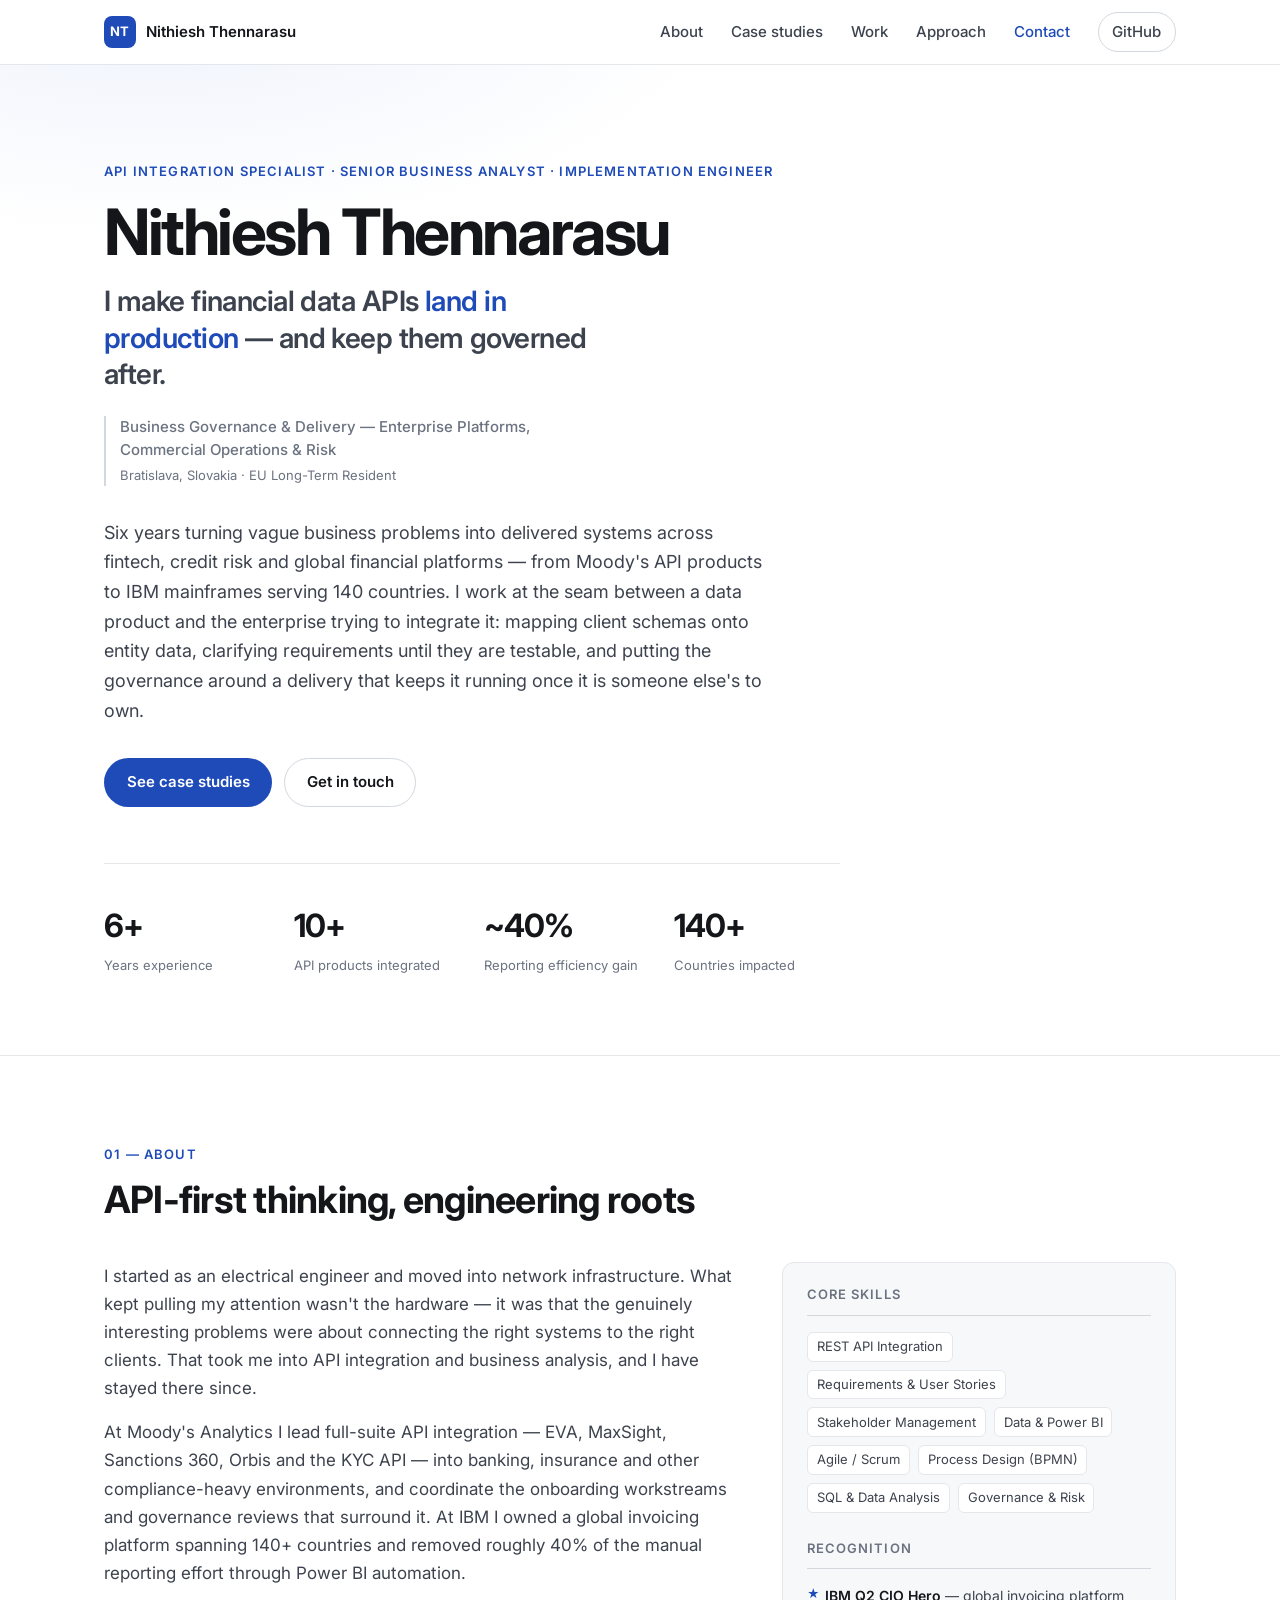
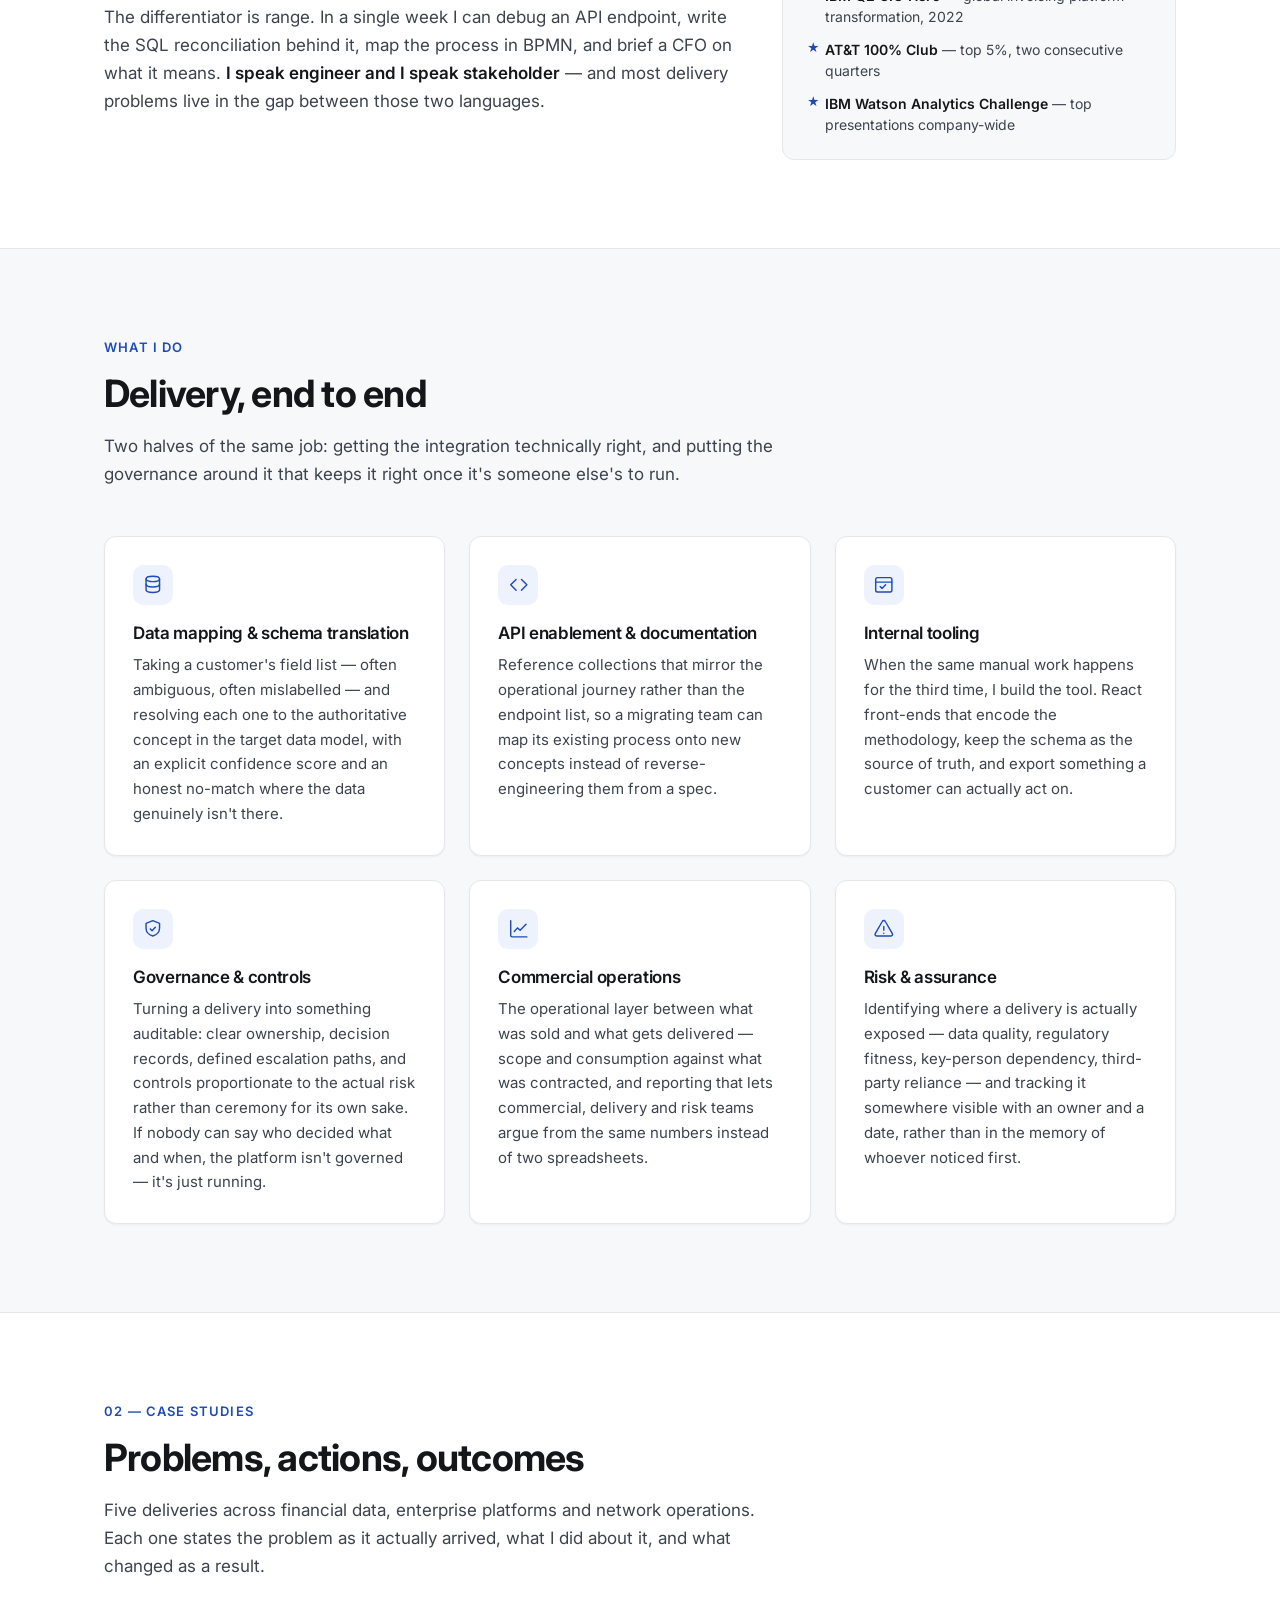
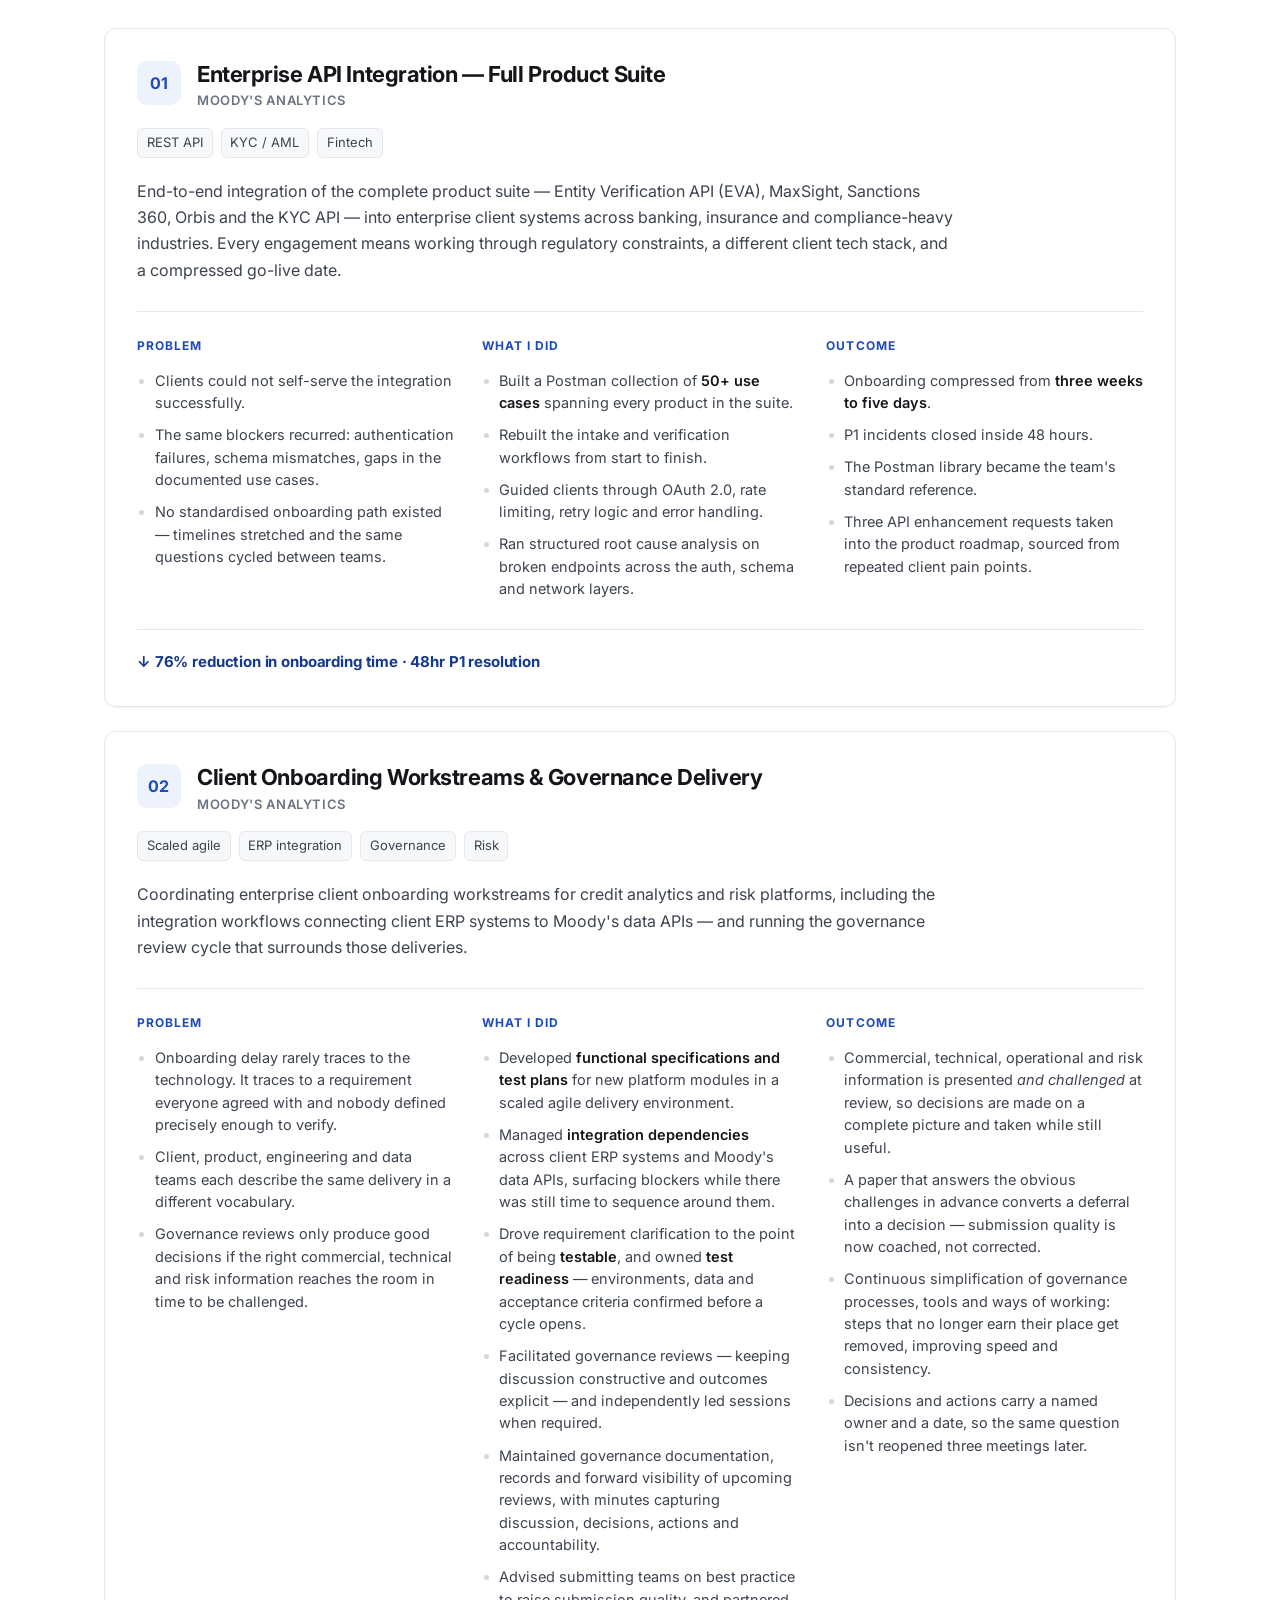
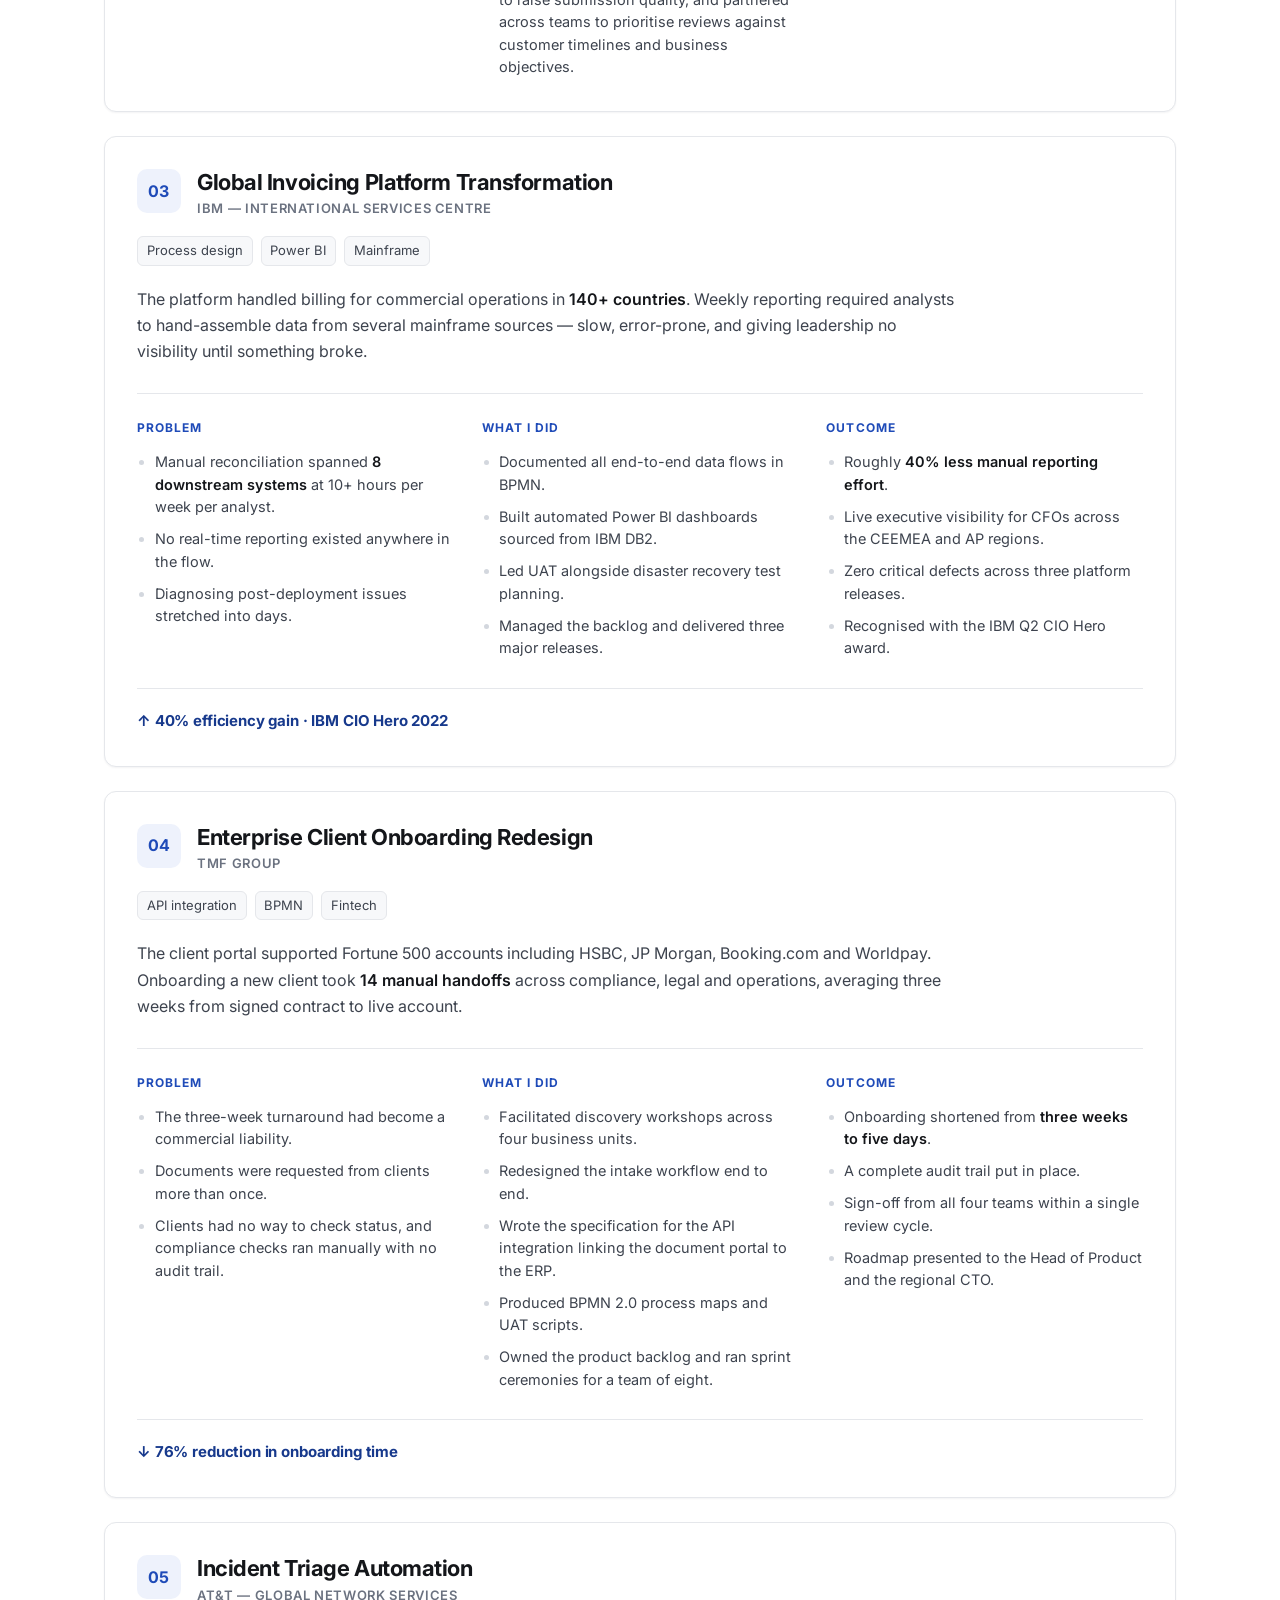
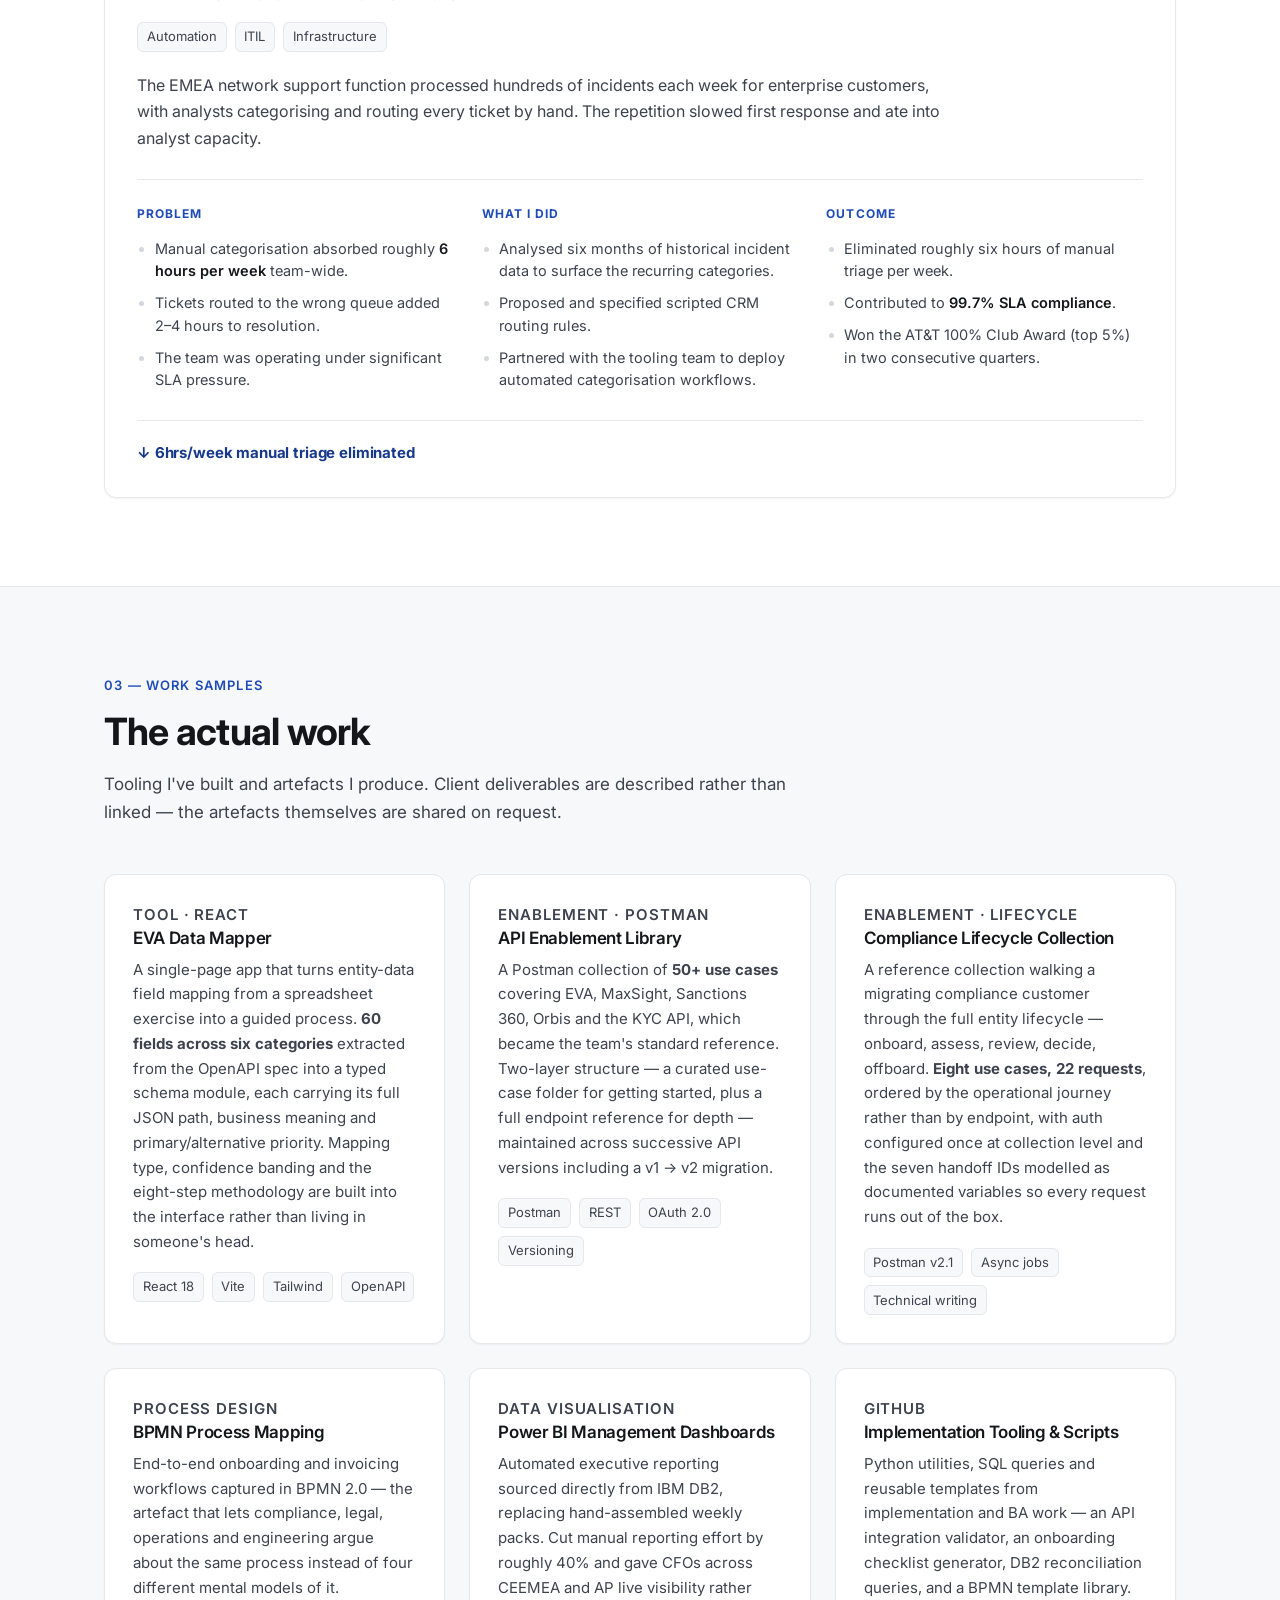
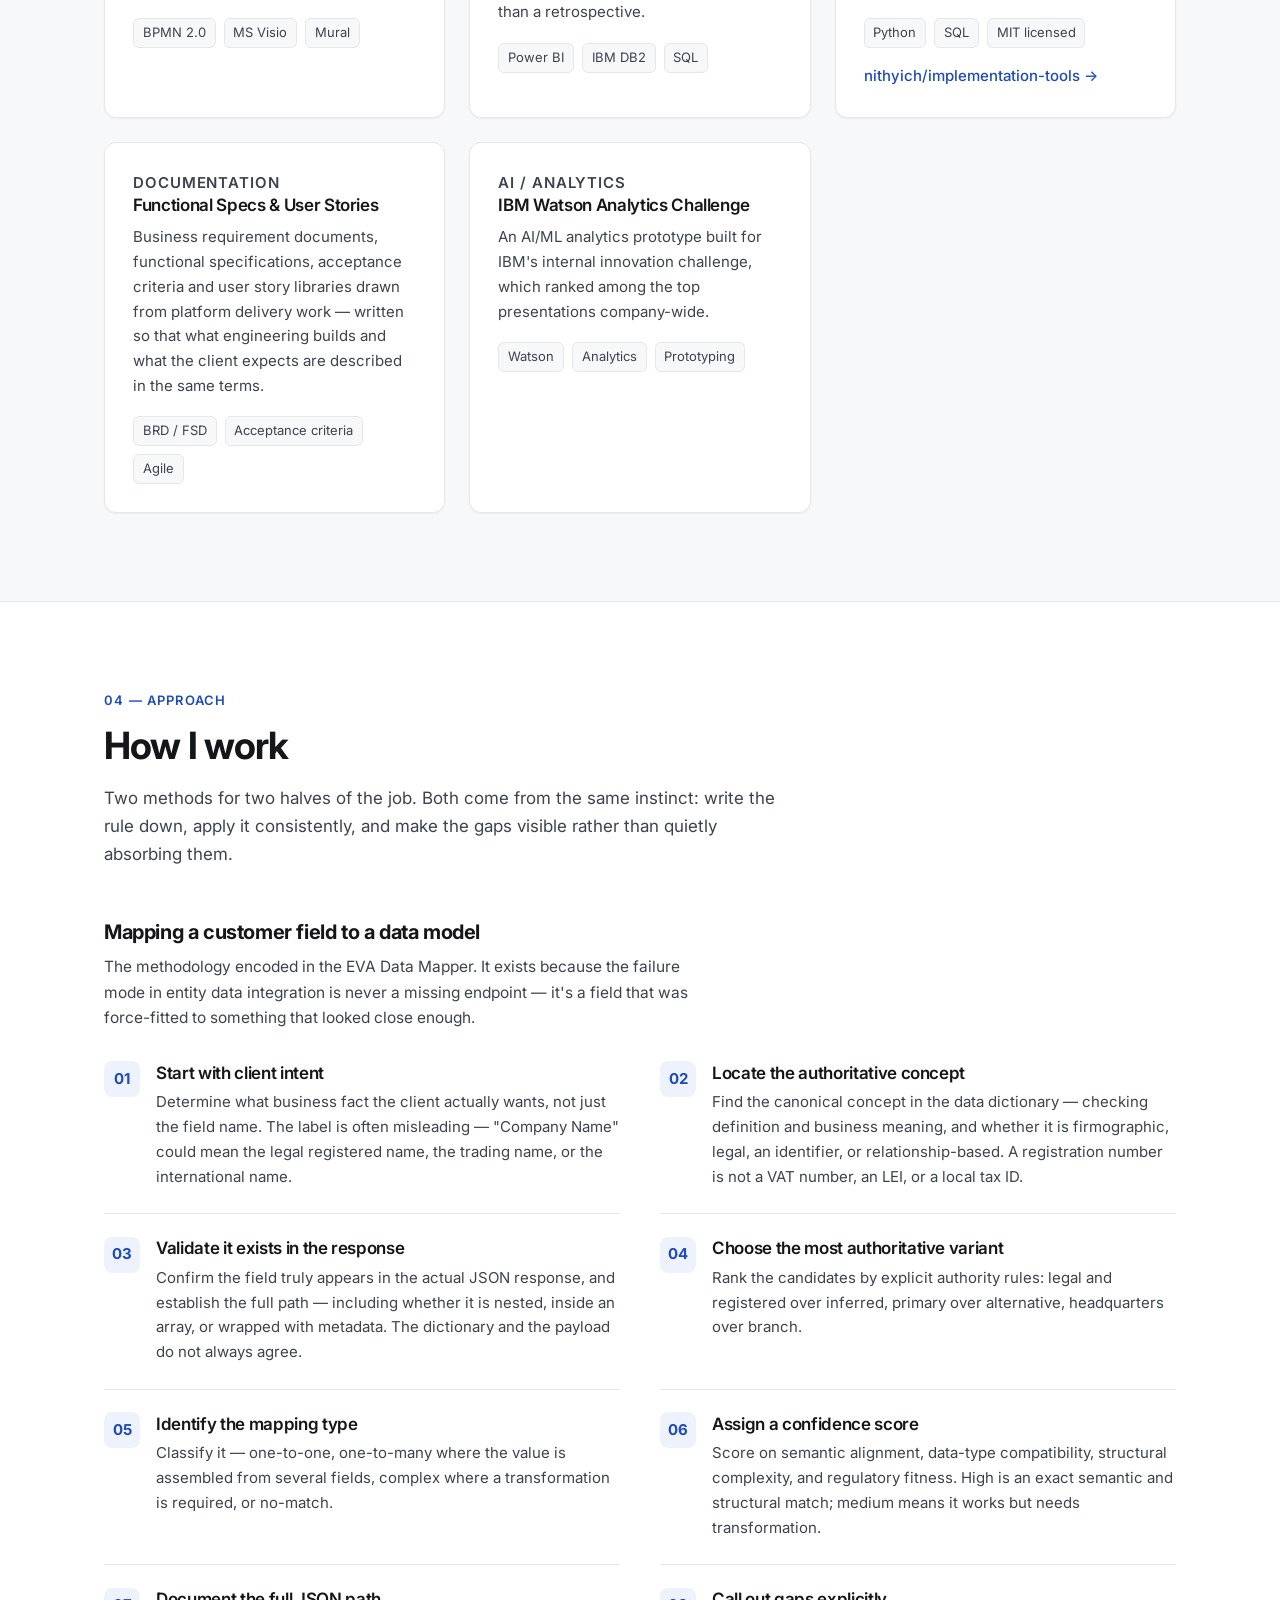
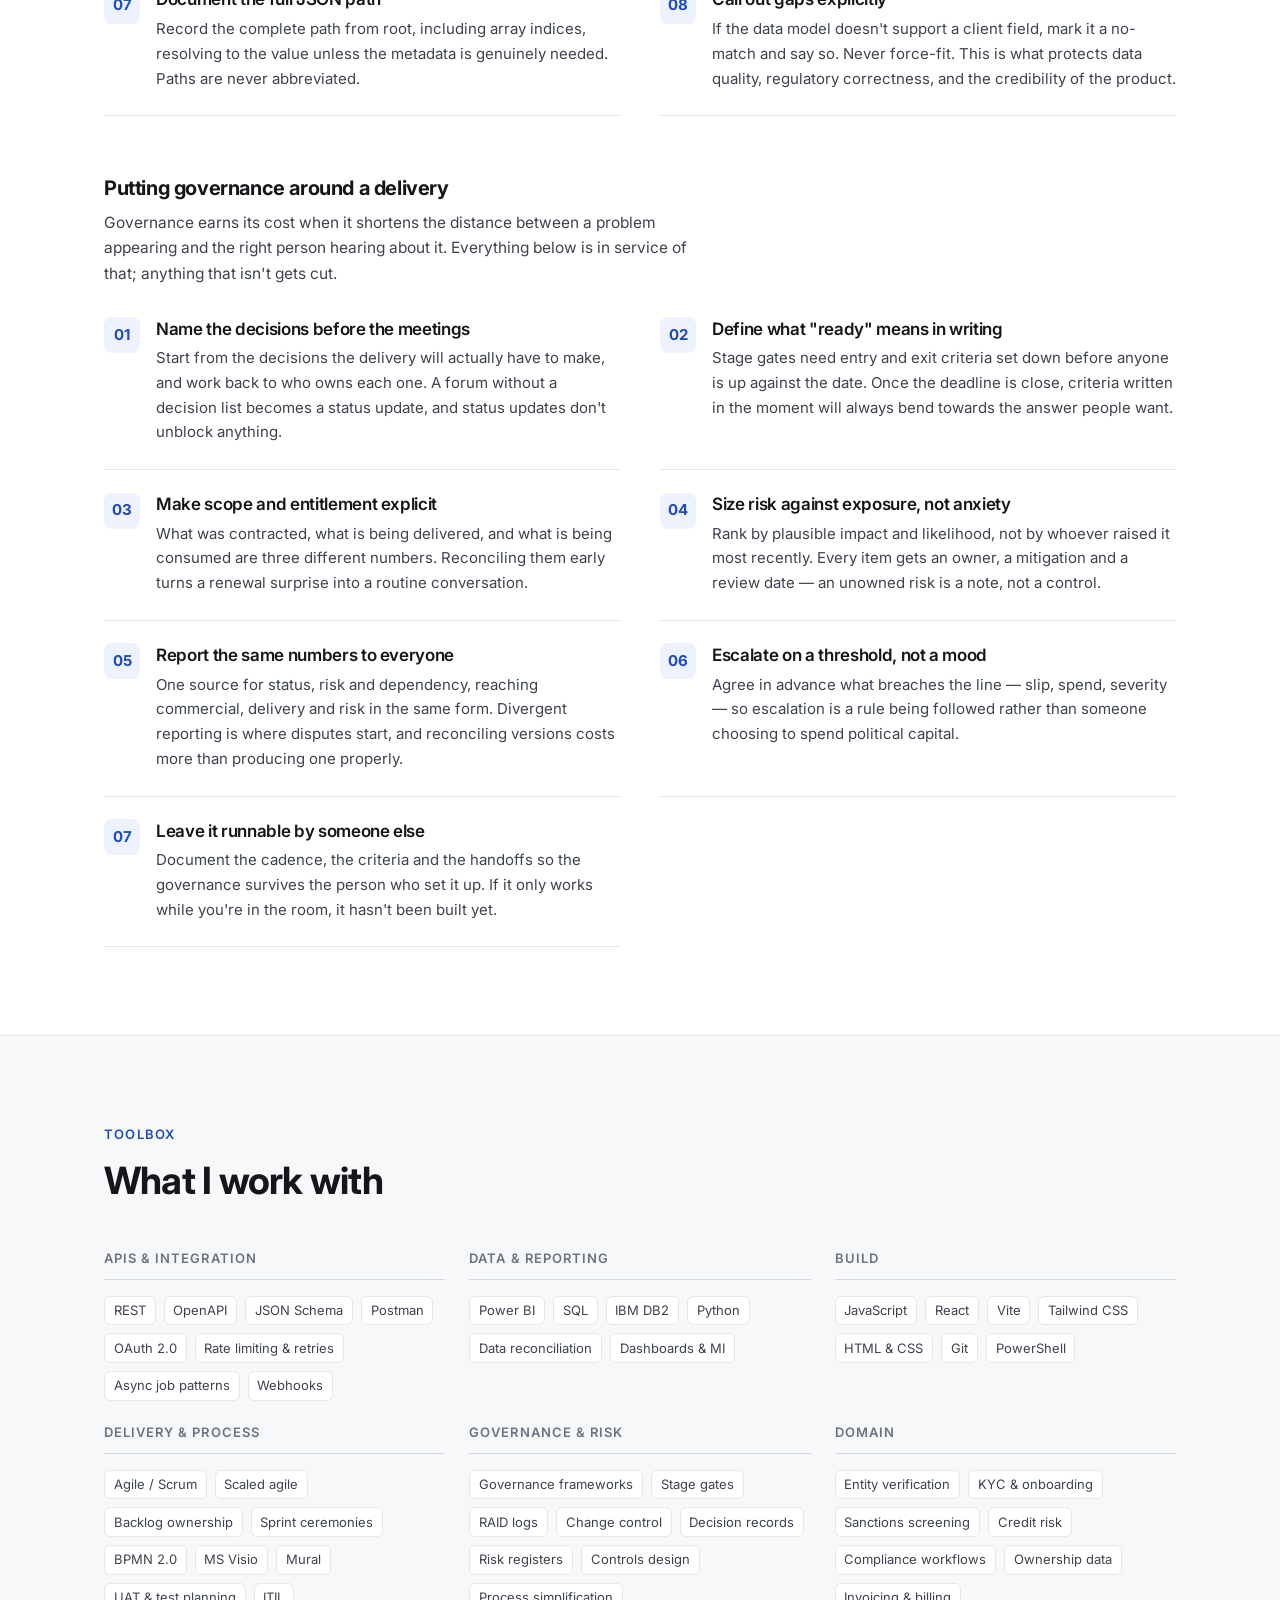
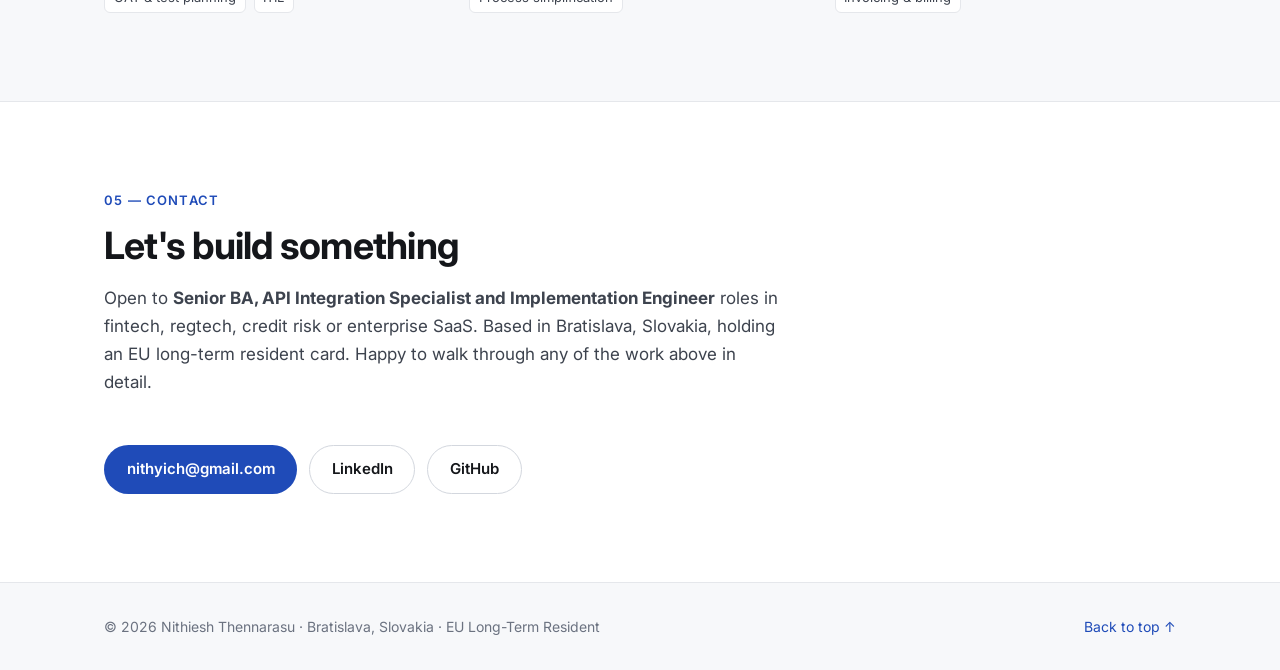
==== commit 72753fc3: "Add files via upload Replace site with merged portfolio" ====
--- a/index.html
+++ b/index.html
@@ -1,474 +1,799 @@
 <!DOCTYPE html>
 <html lang="en">
 <head>
-<meta charset="UTF-8"/>
-<meta name="viewport" content="width=device-width, initial-scale=1.0"/>
-<title>Nithiesh Thennarasu — API Integration & Business Analysis Portfolio</title>
-<link rel="preconnect" href="https://fonts.googleapis.com"/>
-<link href="https://fonts.googleapis.com/css2?family=DM+Serif+Display:ital@0;1&family=DM+Sans:wght@300;400;500;600&family=DM+Mono:wght@400;500&display=swap" rel="stylesheet"/>
-<style>
-  *, *::before, *::after { box-sizing: border-box; margin: 0; padding: 0; }
-  :root {
-    --ink:#0D0D0D; --ink-2:#3A3A3A; --ink-3:#7A7A7A;
-    --paper:#F9F7F4; --paper-2:#F0EDE8; --accent:#1A4FBF;
-    --accent-2:#E8F0FF; --rule:#D8D3CC;
-    --serif:'DM Serif Display',Georgia,serif;
-    --sans:'DM Sans',sans-serif; --mono:'DM Mono',monospace;
-    --ease:cubic-bezier(0.16,1,0.3,1);
-  }
-  html{scroll-behavior:smooth;}
-  body{font-family:var(--sans);background:var(--paper);color:var(--ink);font-size:15px;line-height:1.6;overflow-x:hidden;}
-  nav{position:fixed;top:0;left:0;right:0;z-index:100;display:flex;align-items:center;justify-content:space-between;padding:20px 48px;background:rgba(249,247,244,0.92);backdrop-filter:blur(12px);border-bottom:1px solid var(--rule);}
-  .nav-logo{font-family:var(--serif);font-size:18px;color:var(--ink);text-decoration:none;letter-spacing:-0.3px;}
-  .nav-links{display:flex;gap:32px;list-style:none;}
-  .nav-links a{font-size:13px;font-weight:500;color:var(--ink-3);text-decoration:none;letter-spacing:0.04em;text-transform:uppercase;transition:color 0.2s;}
-  .nav-links a:hover{color:var(--accent);}
-  .hero{min-height:100vh;display:flex;flex-direction:column;justify-content:flex-end;padding:0 48px 72px;border-bottom:1px solid var(--rule);position:relative;overflow:hidden;}
-  .hero-eyebrow{font-family:var(--mono);font-size:12px;color:var(--accent);letter-spacing:0.12em;text-transform:uppercase;margin-bottom:20px;opacity:0;animation:fadeUp 0.8s var(--ease) 0.2s forwards;}
-  .hero-name{font-family:var(--serif);font-size:clamp(52px,8vw,96px);line-height:0.95;letter-spacing:-2px;color:var(--ink);margin-bottom:28px;opacity:0;animation:fadeUp 0.9s var(--ease) 0.35s forwards;}
-  .hero-name em{color:var(--accent);font-style:italic;}
-  .hero-desc{max-width:560px;font-size:16px;color:var(--ink-2);font-weight:300;line-height:1.75;opacity:0;animation:fadeUp 0.9s var(--ease) 0.5s forwards;}
-  .hero-meta{display:flex;gap:40px;margin-top:48px;opacity:0;animation:fadeUp 0.9s var(--ease) 0.65s forwards;}
-  .hero-stat{display:flex;flex-direction:column;gap:4px;}
-  .hero-stat-num{font-family:var(--serif);font-size:32px;color:var(--ink);letter-spacing:-1px;}
-  .hero-stat-label{font-size:11px;font-weight:500;color:var(--ink-3);text-transform:uppercase;letter-spacing:0.08em;}
-  .hero-scroll{position:absolute;bottom:32px;right:48px;font-family:var(--mono);font-size:11px;color:var(--ink-3);letter-spacing:0.08em;writing-mode:vertical-rl;opacity:0;animation:fadeIn 1s var(--ease) 1.2s forwards;}
-  .hero-bg-text{position:absolute;top:50%;right:-20px;transform:translateY(-50%);font-family:var(--serif);font-size:clamp(160px,22vw,280px);color:var(--paper-2);line-height:1;pointer-events:none;user-select:none;white-space:nowrap;z-index:0;}
-  .hero>*:not(.hero-bg-text){position:relative;z-index:1;}
-  section{padding:96px 48px;border-bottom:1px solid var(--rule);}
-  .section-label{font-family:var(--mono);font-size:11px;color:var(--accent);letter-spacing:0.14em;text-transform:uppercase;margin-bottom:16px;display:block;}
-  .section-title{font-family:var(--serif);font-size:clamp(32px,4vw,48px);line-height:1.1;letter-spacing:-1px;color:var(--ink);margin-bottom:48px;}
-  .about-grid{display:grid;grid-template-columns:1fr 1fr;gap:64px;align-items:start;}
-  .about-text p{color:var(--ink-2);font-weight:300;font-size:15.5px;line-height:1.8;margin-bottom:16px;}
-  .about-skills{display:flex;flex-direction:column;gap:0;}
-  .skill-row{display:flex;align-items:center;justify-content:space-between;padding:14px 0;border-bottom:1px solid var(--rule);}
-  .skill-row:first-child{border-top:1px solid var(--rule);}
-  .skill-name{font-size:13px;font-weight:500;color:var(--ink);}
-  .skill-bar{width:120px;height:2px;background:var(--rule);border-radius:1px;position:relative;overflow:hidden;}
-  .skill-fill{position:absolute;left:0;top:0;height:100%;background:var(--accent);border-radius:1px;transform:scaleX(0);transform-origin:left;transition:transform 1s var(--ease);}
-  .skill-row.visible .skill-fill{transform:scaleX(1);}
-  .cases{display:flex;flex-direction:column;gap:2px;}
-  .case-card{background:var(--paper);border:1px solid var(--rule);border-radius:4px;overflow:hidden;transition:border-color 0.25s,box-shadow 0.25s;cursor:pointer;}
-  .case-card:hover{border-color:var(--accent);box-shadow:0 8px 40px rgba(26,79,191,0.08);}
-  .case-header{display:grid;grid-template-columns:64px 1fr auto;align-items:center;gap:24px;padding:28px 32px;}
-  .case-num{font-family:var(--serif);font-size:36px;color:var(--paper-2);line-height:1;font-style:italic;}
-  .case-meta{display:flex;flex-direction:column;gap:4px;}
-  .case-company{font-family:var(--mono);font-size:11px;color:var(--accent);letter-spacing:0.1em;text-transform:uppercase;}
-  .case-title{font-family:var(--serif);font-size:22px;color:var(--ink);letter-spacing:-0.4px;}
-  .case-tags{display:flex;gap:8px;flex-wrap:wrap;}
-  .tag{font-size:11px;font-weight:500;padding:4px 10px;border:1px solid var(--rule);border-radius:2px;color:var(--ink-3);text-transform:uppercase;letter-spacing:0.06em;background:var(--paper-2);}
-  .case-body{display:none;padding:0 32px 28px 120px;color:var(--ink-2);font-weight:300;line-height:1.8;font-size:14.5px;}
-  .case-body.open{display:block;}
-  .case-body-grid{display:grid;grid-template-columns:1fr 1fr 1fr;gap:24px;margin-top:20px;}
-  .case-col-label{font-family:var(--mono);font-size:10px;color:var(--accent);letter-spacing:0.12em;text-transform:uppercase;margin-bottom:8px;}
-  .case-col p{font-size:13.5px;color:var(--ink-2);line-height:1.7;}
-  .case-chevron{width:24px;height:24px;color:var(--ink-3);transition:transform 0.3s var(--ease);flex-shrink:0;}
-  .case-card.open .case-chevron{transform:rotate(180deg);}
-  .case-outcome{display:inline-flex;align-items:center;gap:6px;background:var(--accent-2);color:var(--accent);font-size:12px;font-weight:600;padding:6px 12px;border-radius:2px;margin-top:16px;}
-  .samples-grid{display:grid;grid-template-columns:repeat(3,1fr);gap:24px;}
-  .sample-card{border:1px solid var(--rule);border-radius:4px;overflow:hidden;transition:transform 0.3s var(--ease),box-shadow 0.3s;}
-  .sample-card:hover{transform:translateY(-4px);box-shadow:0 16px 48px rgba(0,0,0,0.08);}
-  .sample-preview{height:180px;display:flex;align-items:center;justify-content:center;position:relative;overflow:hidden;}
-  .sample-preview.bpmn{background:#EEF4FF;}
-  .sample-preview.api{background:#0D0D0D;}
-  .sample-preview.pbi{background:#F3F0EB;}
-  .sample-preview.gh{background:#0D1117;}
-  .sample-info{padding:20px 24px;}
-  .sample-type{font-family:var(--mono);font-size:10px;color:var(--accent);letter-spacing:0.12em;text-transform:uppercase;margin-bottom:6px;}
-  .sample-title{font-size:15px;font-weight:600;color:var(--ink);margin-bottom:6px;}
-  .sample-desc{font-size:13px;color:var(--ink-3);line-height:1.6;}
-  .bpmn-svg{width:100%;padding:16px;}
-  .api-mock{font-family:var(--mono);font-size:10px;color:#7EE787;text-align:left;padding:16px;line-height:1.7;width:100%;}
-  .api-mock .dim{color:#484F58;} .api-mock .key{color:#79C0FF;} .api-mock .str{color:#A5D6FF;} .api-mock .num{color:#F2CC60;}
-  .pbi-bars{width:100%;padding:20px;}
-  .gh-preview{font-family:var(--mono);font-size:10px;color:#C9D1D9;text-align:left;padding:16px;line-height:1.7;width:100%;}
-  .gh-preview .green{color:#3FB950;} .gh-preview .blue{color:#58A6FF;} .gh-preview .grey{color:#484F58;}
-  .contact-inner{display:grid;grid-template-columns:1fr 1fr;gap:64px;align-items:center;}
-  .contact-left h2{font-family:var(--serif);font-size:clamp(36px,5vw,56px);line-height:1.05;letter-spacing:-1.5px;color:var(--ink);margin-bottom:20px;}
-  .contact-left p{font-size:15px;color:var(--ink-2);font-weight:300;line-height:1.8;}
-  .contact-links{display:flex;flex-direction:column;gap:16px;}
-  .contact-link{display:flex;align-items:center;gap:16px;padding:20px 24px;border:1px solid var(--rule);border-radius:4px;text-decoration:none;color:var(--ink);transition:border-color 0.2s,background 0.2s;}
-  .contact-link:hover{border-color:var(--accent);background:var(--accent-2);}
-  .contact-link-icon{width:36px;height:36px;background:var(--paper-2);border-radius:50%;display:flex;align-items:center;justify-content:center;flex-shrink:0;}
-  .contact-link-text{display:flex;flex-direction:column;gap:2px;}
-  .contact-link-label{font-size:11px;font-weight:500;color:var(--ink-3);text-transform:uppercase;letter-spacing:0.08em;}
-  .contact-link-value{font-size:14px;font-weight:500;color:var(--ink);}
-  footer{padding:32px 48px;display:flex;align-items:center;justify-content:space-between;}
-  footer p{font-size:12px;color:var(--ink-3);}
-  @keyframes fadeUp{from{opacity:0;transform:translateY(24px)}to{opacity:1;transform:translateY(0)}}
-  @keyframes fadeIn{from{opacity:0}to{opacity:1}}
-  .reveal{opacity:0;transform:translateY(20px);transition:opacity 0.8s var(--ease),transform 0.8s var(--ease);}
-  .reveal.visible{opacity:1;transform:translateY(0);}
-  @media(max-width:768px){
-    nav{padding:16px 24px;} .nav-links{display:none;}
-    .hero,section{padding-left:24px;padding-right:24px;}
-    .about-grid,.contact-inner{grid-template-columns:1fr;gap:40px;}
-    .samples-grid{grid-template-columns:1fr;}
-    .case-body{padding-left:32px;} .case-body-grid{grid-template-columns:1fr;}
-    .hero-bg-text{font-size:120px;right:-40px;}
-  }
-</style>
+<meta charset="utf-8">
+<meta name="viewport" content="width=device-width, initial-scale=1">
+
+<title>Nithiesh Thennarasu — API Integration &amp; Implementation Engineering</title>
+<meta name="description" content="Nithiesh Thennarasu — API integration specialist, senior business analyst and implementation engineer. Six years across fintech, credit risk and global financial platforms: Moody's, IBM, TMF Group, AT&amp;T. Based in Bratislava, Slovakia.">
+<meta name="theme-color" content="#ffffff">
+
+<meta property="og:type" content="website">
+<meta property="og:title" content="Nithiesh Thennarasu — API Integration &amp; Implementation Engineering">
+<meta property="og:description" content="I integrate financial data APIs into enterprise systems, and put the governance around them that keeps them running. Moody's · IBM · TMF Group · AT&amp;T.">
+
+<link rel="icon" href="favicon.svg" type="image/svg+xml">
+<link rel="preconnect" href="https://fonts.googleapis.com">
+<link rel="preconnect" href="https://fonts.gstatic.com" crossorigin>
+<link rel="stylesheet" href="https://fonts.googleapis.com/css2?family=Inter:wght@400;500;600;700&display=swap">
+<link rel="stylesheet" href="styles.css">
 </head>
 <body>
 
-<nav>
-  <a class="nav-logo" href="#">Nithiesh T.</a>
-  <ul class="nav-links">
-    <li><a href="#about">About</a></li>
-    <li><a href="#cases">Case Studies</a></li>
-    <li><a href="#samples">Work Samples</a></li>
-    <li><a href="#contact">Contact</a></li>
-  </ul>
-</nav>
-
-<section class="hero">
-  <div class="hero-bg-text">API</div>
-  <p class="hero-eyebrow">API Integration Specialist · Senior Business Analyst · Implementation Engineer</p>
-  <h1 class="hero-name">Nithiesh<br/><em>Thennarasu</em></h1>
-  <p class="hero-desc">I integrate complex financial data APIs into enterprise systems and turn ambiguous business problems into shipped solutions. 6+ years across fintech, credit risk, and global financial platforms — from Moody's API suite to IBM mainframes serving 140 countries.</p>
-  <div class="hero-meta">
-    <div class="hero-stat"><span class="hero-stat-num">6+</span><span class="hero-stat-label">Years Experience</span></div>
-    <div class="hero-stat"><span class="hero-stat-num">10+</span><span class="hero-stat-label">API Products Integrated</span></div>
-    <div class="hero-stat"><span class="hero-stat-num">~40%</span><span class="hero-stat-label">Reporting Efficiency Gain</span></div>
-    <div class="hero-stat"><span class="hero-stat-num">140+</span><span class="hero-stat-label">Countries Impacted</span></div>
+<a class="skip-link" href="#main">Skip to content</a>
+
+<header class="site-header" id="top">
+  <div class="wrap header-inner">
+    <a class="brand" href="#top">
+      <span class="brand-mark" aria-hidden="true">NT</span>
+      <span class="brand-name">Nithiesh&nbsp;Thennarasu</span>
+    </a>
+
+    <button class="nav-toggle" type="button" aria-expanded="false" aria-controls="site-nav" aria-label="Toggle navigation">
+      <span class="nav-toggle-bar" aria-hidden="true"></span>
+      <span class="nav-toggle-bar" aria-hidden="true"></span>
+    </button>
+
+    <nav class="site-nav" id="site-nav" aria-label="Primary">
+      <a href="#about">About</a>
+      <a href="#cases">Case studies</a>
+      <a href="#work">Work</a>
+      <a href="#approach">Approach</a>
+      <a href="#contact">Contact</a>
+      <a class="nav-cta" href="https://github.com/nithyich" rel="noopener">GitHub</a>
+    </nav>
   </div>
-  <span class="hero-scroll">Scroll to explore ↓</span>
-</section>
-
-<section id="about">
-  <span class="section-label reveal">01 — About</span>
-  <h2 class="section-title reveal">API-first thinking,<br/>engineering roots.</h2>
-  <div class="about-grid">
-    <div class="about-text reveal">
-      <p>I started as an electrical engineer, moved into network infrastructure, then discovered that the most interesting problems weren't technical — they were about connecting the right systems, for the right clients, in the right way. That's what drew me to API integration and business analysis.</p>
-      <p>At Moody's Analytics I lead end-to-end integration of the full API suite — EVA, MaxSight, Sanctions 360, Orbis, and KYC API — into enterprise client systems across banking and financial services. At IBM I owned a global invoicing platform used in 140+ countries, eliminating ~40% of manual reporting through Power BI automation.</p>
-      <p>My edge: I can diagnose a failing API endpoint, write a SQL reconciliation query, map a BPMN process flow, and present findings to a CFO — all in the same week. I speak engineer and I speak stakeholder.</p>
+</header>
+
+<main id="main">
+
+  <!-- ============================ HERO ============================ -->
+  <section class="hero">
+    <div class="wrap">
+      <p class="eyebrow">API Integration Specialist · Senior Business Analyst · Implementation Engineer</p>
+      <h1 class="hero-title">Nithiesh Thennarasu</h1>
+
+      <p class="hero-tagline">
+        I make financial&nbsp;data APIs <span class="accent">land in production</span> —
+        and keep them governed after.
+      </p>
+
+      <p class="hero-subtitle">
+        Business Governance &amp; Delivery — Enterprise Platforms, Commercial Operations &amp; Risk
+        <span class="hero-loc">Bratislava, Slovakia · EU Long-Term Resident</span>
+      </p>
+
+      <p class="hero-lede">
+        Six years turning vague business problems into delivered systems across fintech, credit risk
+        and global financial platforms — from Moody's API products to IBM mainframes serving 140
+        countries. I work at the seam between a data product and the enterprise trying to integrate
+        it: mapping client schemas onto entity data, clarifying requirements until they are testable,
+        and putting the governance around a delivery that keeps it running once it is someone else's
+        to own.
+      </p>
+
+      <div class="hero-actions">
+        <a class="btn btn-primary" href="#cases">See case studies</a>
+        <a class="btn btn-ghost" href="#contact">Get in touch</a>
+      </div>
+
+      <dl class="stat-row">
+        <div class="stat"><dt>Years experience</dt><dd>6+</dd></div>
+        <div class="stat"><dt>API products integrated</dt><dd>10+</dd></div>
+        <div class="stat"><dt>Reporting efficiency gain</dt><dd>~40%</dd></div>
+        <div class="stat"><dt>Countries impacted</dt><dd>140+</dd></div>
+      </dl>
     </div>
-    <div class="about-skills reveal">
-      <div class="skill-row"><span class="skill-name">REST API Integration</span><div class="skill-bar"><div class="skill-fill" style="width:92%"></div></div></div>
-      <div class="skill-row"><span class="skill-name">Requirements & User Stories</span><div class="skill-bar"><div class="skill-fill" style="width:88%"></div></div></div>
-      <div class="skill-row"><span class="skill-name">Stakeholder Management</span><div class="skill-bar"><div class="skill-fill" style="width:88%"></div></div></div>
-      <div class="skill-row"><span class="skill-name">Data & Power BI</span><div class="skill-bar"><div class="skill-fill" style="width:78%"></div></div></div>
-      <div class="skill-row"><span class="skill-name">Agile / Scrum</span><div class="skill-bar"><div class="skill-fill" style="width:85%"></div></div></div>
-      <div class="skill-row"><span class="skill-name">Process Design (BPMN)</span><div class="skill-bar"><div class="skill-fill" style="width:82%"></div></div></div>
-      <div class="skill-row"><span class="skill-name">SQL & Data Analysis</span><div class="skill-bar"><div class="skill-fill" style="width:75%"></div></div></div>
+  </section>
+
+  <!-- ============================ ABOUT ============================ -->
+  <section class="section" id="about" aria-labelledby="about-title">
+    <div class="wrap">
+      <p class="eyebrow">01 — About</p>
+      <h2 class="section-title" id="about-title">API-first thinking, engineering roots</h2>
+
+      <div class="about-grid">
+        <div class="about-copy">
+          <p>
+            I started as an electrical engineer and moved into network infrastructure. What kept
+            pulling my attention wasn't the hardware — it was that the genuinely interesting problems
+            were about connecting the right systems to the right clients. That took me into API
+            integration and business analysis, and I have stayed there since.
+          </p>
+          <p>
+            At Moody's Analytics I lead full-suite API integration — EVA, MaxSight, Sanctions 360,
+            Orbis and the KYC API — into banking, insurance and other compliance-heavy environments,
+            and coordinate the onboarding workstreams and governance reviews that surround it. At IBM
+            I owned a global invoicing platform spanning 140+ countries and removed roughly 40% of the
+            manual reporting effort through Power BI automation.
+          </p>
+          <p>
+            The differentiator is range. In a single week I can debug an API endpoint, write the SQL
+            reconciliation behind it, map the process in BPMN, and brief a CFO on what it means.
+            <strong>I speak engineer and I speak stakeholder</strong> — and most delivery problems
+            live in the gap between those two languages.
+          </p>
+        </div>
+
+        <aside class="about-side" aria-label="Core skills and recognition">
+          <h3>Core skills</h3>
+          <ul class="tags">
+            <li>REST API Integration</li>
+            <li>Requirements &amp; User Stories</li>
+            <li>Stakeholder Management</li>
+            <li>Data &amp; Power BI</li>
+            <li>Agile / Scrum</li>
+            <li>Process Design (BPMN)</li>
+            <li>SQL &amp; Data Analysis</li>
+            <li>Governance &amp; Risk</li>
+          </ul>
+
+          <h3 class="about-side-second">Recognition</h3>
+          <ul class="awards">
+            <li><strong>IBM Q2 CIO Hero</strong> — global invoicing platform transformation, 2022</li>
+            <li><strong>AT&amp;T 100% Club</strong> — top 5%, two consecutive quarters</li>
+            <li><strong>IBM Watson Analytics Challenge</strong> — top presentations company-wide</li>
+          </ul>
+        </aside>
+      </div>
     </div>
-  </div>
-</section>
-
-<section id="cases" style="background:var(--paper-2);">
-  <span class="section-label reveal">02 — Case Studies</span>
-  <h2 class="section-title reveal">Problems I've solved.<br/>Results I've shipped.</h2>
-  <div class="cases reveal">
-
-    <div class="case-card" onclick="toggleCase(this)">
-      <div class="case-header">
-        <span class="case-num">01</span>
-        <div class="case-meta">
-          <span class="case-company">Moody's Analytics</span>
-          <span class="case-title">Enterprise API Integration — Full Product Suite</span>
+  </section>
+
+  <!-- ============================ CAPABILITIES ============================ -->
+  <section class="section section-alt" id="capabilities" aria-labelledby="capabilities-title">
+    <div class="wrap">
+      <p class="eyebrow">What I do</p>
+      <h2 class="section-title" id="capabilities-title">Delivery, end to end</h2>
+      <p class="section-lede">
+        Two halves of the same job: getting the integration technically right, and putting the
+        governance around it that keeps it right once it's someone else's to run.
+      </p>
+
+      <div class="grid grid-3">
+        <article class="card">
+          <div class="card-icon" aria-hidden="true">
+            <svg viewBox="0 0 24 24" fill="none" stroke="currentColor" stroke-width="1.6" stroke-linecap="round" stroke-linejoin="round">
+              <ellipse cx="12" cy="5.5" rx="7.5" ry="3"></ellipse>
+              <path d="M4.5 5.5v6c0 1.66 3.36 3 7.5 3s7.5-1.34 7.5-3v-6"></path>
+              <path d="M4.5 11.5v6c0 1.66 3.36 3 7.5 3s7.5-1.34 7.5-3v-6"></path>
+            </svg>
+          </div>
+          <h3>Data mapping &amp; schema translation</h3>
+          <p>
+            Taking a customer's field list — often ambiguous, often mislabelled — and resolving each one
+            to the authoritative concept in the target data model, with an explicit confidence score and
+            an honest no-match where the data genuinely isn't there.
+          </p>
+        </article>
+
+        <article class="card">
+          <div class="card-icon" aria-hidden="true">
+            <svg viewBox="0 0 24 24" fill="none" stroke="currentColor" stroke-width="1.6" stroke-linecap="round" stroke-linejoin="round">
+              <path d="M9 18l-6-6 6-6"></path>
+              <path d="M15 6l6 6-6 6"></path>
+            </svg>
+          </div>
+          <h3>API enablement &amp; documentation</h3>
+          <p>
+            Reference collections that mirror the operational journey rather than the endpoint list, so a
+            migrating team can map its existing process onto new concepts instead of reverse-engineering
+            them from a spec.
+          </p>
+        </article>
+
+        <article class="card">
+          <div class="card-icon" aria-hidden="true">
+            <svg viewBox="0 0 24 24" fill="none" stroke="currentColor" stroke-width="1.6" stroke-linecap="round" stroke-linejoin="round">
+              <rect x="3" y="4" width="18" height="16" rx="2"></rect>
+              <path d="M3 9h18"></path>
+              <path d="M8 14l2 2 4-4"></path>
+            </svg>
+          </div>
+          <h3>Internal tooling</h3>
+          <p>
+            When the same manual work happens for the third time, I build the tool. React front-ends that
+            encode the methodology, keep the schema as the source of truth, and export something a customer
+            can actually act on.
+          </p>
+        </article>
+
+        <article class="card">
+          <div class="card-icon" aria-hidden="true">
+            <svg viewBox="0 0 24 24" fill="none" stroke="currentColor" stroke-width="1.6" stroke-linecap="round" stroke-linejoin="round">
+              <path d="M12 3l7.5 3v5.2c0 4.2-3.1 7.6-7.5 8.8-4.4-1.2-7.5-4.6-7.5-8.8V6z"></path>
+              <path d="M9.2 12.1l2 2 3.6-3.8"></path>
+            </svg>
+          </div>
+          <h3>Governance &amp; controls</h3>
+          <p>
+            Turning a delivery into something auditable: clear ownership, decision records, defined
+            escalation paths, and controls proportionate to the actual risk rather than ceremony for
+            its own sake. If nobody can say who decided what and when, the platform isn't governed —
+            it's just running.
+          </p>
+        </article>
+
+        <article class="card">
+          <div class="card-icon" aria-hidden="true">
+            <svg viewBox="0 0 24 24" fill="none" stroke="currentColor" stroke-width="1.6" stroke-linecap="round" stroke-linejoin="round">
+              <path d="M3 3v16.5a1.5 1.5 0 0 0 1.5 1.5H21"></path>
+              <path d="M7 15l3.5-4 3 2.6L20 7"></path>
+            </svg>
+          </div>
+          <h3>Commercial operations</h3>
+          <p>
+            The operational layer between what was sold and what gets delivered — scope and consumption
+            against what was contracted, and reporting that lets commercial, delivery and risk teams
+            argue from the same numbers instead of two spreadsheets.
+          </p>
+        </article>
+
+        <article class="card">
+          <div class="card-icon" aria-hidden="true">
+            <svg viewBox="0 0 24 24" fill="none" stroke="currentColor" stroke-width="1.6" stroke-linecap="round" stroke-linejoin="round">
+              <path d="M10.3 3.9L2.5 17.4A1.7 1.7 0 0 0 4 20h16a1.7 1.7 0 0 0 1.5-2.6L13.7 3.9a1.9 1.9 0 0 0-3.4 0z"></path>
+              <path d="M12 9.5v4"></path>
+              <path d="M12 17h.01"></path>
+            </svg>
+          </div>
+          <h3>Risk &amp; assurance</h3>
+          <p>
+            Identifying where a delivery is actually exposed — data quality, regulatory fitness,
+            key-person dependency, third-party reliance — and tracking it somewhere visible with an
+            owner and a date, rather than in the memory of whoever noticed first.
+          </p>
+        </article>
+      </div>
+    </div>
+  </section>
+
+  <!-- ============================ CASE STUDIES ============================ -->
+  <section class="section" id="cases" aria-labelledby="cases-title">
+    <div class="wrap">
+      <p class="eyebrow">02 — Case studies</p>
+      <h2 class="section-title" id="cases-title">Problems, actions, outcomes</h2>
+      <p class="section-lede">
+        Five deliveries across financial data, enterprise platforms and network operations. Each one
+        states the problem as it actually arrived, what I did about it, and what changed as a result.
+      </p>
+
+      <div class="cases">
+
+        <!-- 01 -->
+        <article class="case">
+          <div class="case-head">
+            <span class="case-num" aria-hidden="true">01</span>
+            <div class="case-title">
+              <h3>Enterprise API Integration — Full Product Suite</h3>
+              <p class="case-org">Moody's Analytics</p>
+            </div>
+          </div>
+          <ul class="tags"><li>REST API</li><li>KYC / AML</li><li>Fintech</li></ul>
+
+          <p class="case-overview">
+            End-to-end integration of the complete product suite — Entity Verification API (EVA),
+            MaxSight, Sanctions 360, Orbis and the KYC API — into enterprise client systems across
+            banking, insurance and compliance-heavy industries. Every engagement means working through
+            regulatory constraints, a different client tech stack, and a compressed go-live date.
+          </p>
+
+          <div class="case-body">
+            <div class="case-block">
+              <h4>Problem</h4>
+              <ul>
+                <li>Clients could not self-serve the integration successfully.</li>
+                <li>The same blockers recurred: authentication failures, schema mismatches, gaps in the documented use cases.</li>
+                <li>No standardised onboarding path existed — timelines stretched and the same questions cycled between teams.</li>
+              </ul>
+            </div>
+            <div class="case-block">
+              <h4>What I did</h4>
+              <ul>
+                <li>Built a Postman collection of <strong>50+ use cases</strong> spanning every product in the suite.</li>
+                <li>Rebuilt the intake and verification workflows from start to finish.</li>
+                <li>Guided clients through OAuth 2.0, rate limiting, retry logic and error handling.</li>
+                <li>Ran structured root cause analysis on broken endpoints across the auth, schema and network layers.</li>
+              </ul>
+            </div>
+            <div class="case-block">
+              <h4>Outcome</h4>
+              <ul>
+                <li>Onboarding compressed from <strong>three weeks to five days</strong>.</li>
+                <li>P1 incidents closed inside 48 hours.</li>
+                <li>The Postman library became the team's standard reference.</li>
+                <li>Three API enhancement requests taken into the product roadmap, sourced from repeated client pain points.</li>
+              </ul>
+            </div>
+          </div>
+
+          <p class="case-metric">↓ 76% reduction in onboarding time · 48hr P1 resolution</p>
+        </article>
+
+        <!-- 02 -->
+        <article class="case">
+          <div class="case-head">
+            <span class="case-num" aria-hidden="true">02</span>
+            <div class="case-title">
+              <h3>Client Onboarding Workstreams &amp; Governance Delivery</h3>
+              <p class="case-org">Moody's Analytics</p>
+            </div>
+          </div>
+          <ul class="tags"><li>Scaled agile</li><li>ERP integration</li><li>Governance</li><li>Risk</li></ul>
+
+          <p class="case-overview">
+            Coordinating enterprise client onboarding workstreams for credit analytics and risk
+            platforms, including the integration workflows connecting client ERP systems to Moody's
+            data APIs — and running the governance review cycle that surrounds those deliveries.
+          </p>
+
+          <div class="case-body">
+            <div class="case-block">
+              <h4>Problem</h4>
+              <ul>
+                <li>Onboarding delay rarely traces to the technology. It traces to a requirement everyone agreed with and nobody defined precisely enough to verify.</li>
+                <li>Client, product, engineering and data teams each describe the same delivery in a different vocabulary.</li>
+                <li>Governance reviews only produce good decisions if the right commercial, technical and risk information reaches the room in time to be challenged.</li>
+              </ul>
+            </div>
+            <div class="case-block">
+              <h4>What I did</h4>
+              <ul>
+                <li>Developed <strong>functional specifications and test plans</strong> for new platform modules in a scaled agile delivery environment.</li>
+                <li>Managed <strong>integration dependencies</strong> across client ERP systems and Moody's data APIs, surfacing blockers while there was still time to sequence around them.</li>
+                <li>Drove requirement clarification to the point of being <strong>testable</strong>, and owned <strong>test readiness</strong> — environments, data and acceptance criteria confirmed before a cycle opens.</li>
+                <li>Facilitated governance reviews — keeping discussion constructive and outcomes explicit — and independently led sessions when required.</li>
+                <li>Maintained governance documentation, records and forward visibility of upcoming reviews, with minutes capturing discussion, decisions, actions and accountability.</li>
+                <li>Advised submitting teams on best practice to raise submission quality, and partnered across teams to prioritise reviews against customer timelines and business objectives.</li>
+              </ul>
+            </div>
+            <div class="case-block">
+              <h4>Outcome</h4>
+              <ul>
+                <li>Commercial, technical, operational and risk information is presented <em>and challenged</em> at review, so decisions are made on a complete picture and taken while still useful.</li>
+                <li>A paper that answers the obvious challenges in advance converts a deferral into a decision — submission quality is now coached, not corrected.</li>
+                <li>Continuous simplification of governance processes, tools and ways of working: steps that no longer earn their place get removed, improving speed and consistency.</li>
+                <li>Decisions and actions carry a named owner and a date, so the same question isn't reopened three meetings later.</li>
+              </ul>
+            </div>
+          </div>
+        </article>
+
+        <!-- 03 -->
+        <article class="case">
+          <div class="case-head">
+            <span class="case-num" aria-hidden="true">03</span>
+            <div class="case-title">
+              <h3>Global Invoicing Platform Transformation</h3>
+              <p class="case-org">IBM — International Services Centre</p>
+            </div>
+          </div>
+          <ul class="tags"><li>Process design</li><li>Power BI</li><li>Mainframe</li></ul>
+
+          <p class="case-overview">
+            The platform handled billing for commercial operations in <strong>140+ countries</strong>.
+            Weekly reporting required analysts to hand-assemble data from several mainframe sources —
+            slow, error-prone, and giving leadership no visibility until something broke.
+          </p>
+
+          <div class="case-body">
+            <div class="case-block">
+              <h4>Problem</h4>
+              <ul>
+                <li>Manual reconciliation spanned <strong>8 downstream systems</strong> at 10+ hours per week per analyst.</li>
+                <li>No real-time reporting existed anywhere in the flow.</li>
+                <li>Diagnosing post-deployment issues stretched into days.</li>
+              </ul>
+            </div>
+            <div class="case-block">
+              <h4>What I did</h4>
+              <ul>
+                <li>Documented all end-to-end data flows in BPMN.</li>
+                <li>Built automated Power BI dashboards sourced from IBM DB2.</li>
+                <li>Led UAT alongside disaster recovery test planning.</li>
+                <li>Managed the backlog and delivered three major releases.</li>
+              </ul>
+            </div>
+            <div class="case-block">
+              <h4>Outcome</h4>
+              <ul>
+                <li>Roughly <strong>40% less manual reporting effort</strong>.</li>
+                <li>Live executive visibility for CFOs across the CEEMEA and AP regions.</li>
+                <li>Zero critical defects across three platform releases.</li>
+                <li>Recognised with the IBM Q2 CIO Hero award.</li>
+              </ul>
+            </div>
+          </div>
+
+          <p class="case-metric">↑ 40% efficiency gain · IBM CIO Hero 2022</p>
+        </article>
+
+        <!-- 04 -->
+        <article class="case">
+          <div class="case-head">
+            <span class="case-num" aria-hidden="true">04</span>
+            <div class="case-title">
+              <h3>Enterprise Client Onboarding Redesign</h3>
+              <p class="case-org">TMF Group</p>
+            </div>
+          </div>
+          <ul class="tags"><li>API integration</li><li>BPMN</li><li>Fintech</li></ul>
+
+          <p class="case-overview">
+            The client portal supported Fortune 500 accounts including HSBC, JP Morgan, Booking.com and
+            Worldpay. Onboarding a new client took <strong>14 manual handoffs</strong> across compliance,
+            legal and operations, averaging three weeks from signed contract to live account.
+          </p>
+
+          <div class="case-body">
+            <div class="case-block">
+              <h4>Problem</h4>
+              <ul>
+                <li>The three-week turnaround had become a commercial liability.</li>
+                <li>Documents were requested from clients more than once.</li>
+                <li>Clients had no way to check status, and compliance checks ran manually with no audit trail.</li>
+              </ul>
+            </div>
+            <div class="case-block">
+              <h4>What I did</h4>
+              <ul>
+                <li>Facilitated discovery workshops across four business units.</li>
+                <li>Redesigned the intake workflow end to end.</li>
+                <li>Wrote the specification for the API integration linking the document portal to the ERP.</li>
+                <li>Produced BPMN 2.0 process maps and UAT scripts.</li>
+                <li>Owned the product backlog and ran sprint ceremonies for a team of eight.</li>
+              </ul>
+            </div>
+            <div class="case-block">
+              <h4>Outcome</h4>
+              <ul>
+                <li>Onboarding shortened from <strong>three weeks to five days</strong>.</li>
+                <li>A complete audit trail put in place.</li>
+                <li>Sign-off from all four teams within a single review cycle.</li>
+                <li>Roadmap presented to the Head of Product and the regional CTO.</li>
+              </ul>
+            </div>
+          </div>
+
+          <p class="case-metric">↓ 76% reduction in onboarding time</p>
+        </article>
+
+        <!-- 05 -->
+        <article class="case">
+          <div class="case-head">
+            <span class="case-num" aria-hidden="true">05</span>
+            <div class="case-title">
+              <h3>Incident Triage Automation</h3>
+              <p class="case-org">AT&amp;T — Global Network Services</p>
+            </div>
+          </div>
+          <ul class="tags"><li>Automation</li><li>ITIL</li><li>Infrastructure</li></ul>
+
+          <p class="case-overview">
+            The EMEA network support function processed hundreds of incidents each week for enterprise
+            customers, with analysts categorising and routing every ticket by hand. The repetition slowed
+            first response and ate into analyst capacity.
+          </p>
+
+          <div class="case-body">
+            <div class="case-block">
+              <h4>Problem</h4>
+              <ul>
+                <li>Manual categorisation absorbed roughly <strong>6 hours per week</strong> team-wide.</li>
+                <li>Tickets routed to the wrong queue added 2–4 hours to resolution.</li>
+                <li>The team was operating under significant SLA pressure.</li>
+              </ul>
+            </div>
+            <div class="case-block">
+              <h4>What I did</h4>
+              <ul>
+                <li>Analysed six months of historical incident data to surface the recurring categories.</li>
+                <li>Proposed and specified scripted CRM routing rules.</li>
+                <li>Partnered with the tooling team to deploy automated categorisation workflows.</li>
+              </ul>
+            </div>
+            <div class="case-block">
+              <h4>Outcome</h4>
+              <ul>
+                <li>Eliminated roughly six hours of manual triage per week.</li>
+                <li>Contributed to <strong>99.7% SLA compliance</strong>.</li>
+                <li>Won the AT&amp;T 100% Club Award (top 5%) in two consecutive quarters.</li>
+              </ul>
+            </div>
+          </div>
+
+          <p class="case-metric">↓ 6hrs/week manual triage eliminated</p>
+        </article>
+
+      </div>
+    </div>
+  </section>
+
+  <!-- ============================ WORK SAMPLES ============================ -->
+  <section class="section section-alt" id="work" aria-labelledby="work-title">
+    <div class="wrap">
+      <p class="eyebrow">03 — Work samples</p>
+      <h2 class="section-title" id="work-title">The actual work</h2>
+      <p class="section-lede">
+        Tooling I've built and artefacts I produce. Client deliverables are described rather than
+        linked — the artefacts themselves are shared on request.
+      </p>
+
+      <div class="grid grid-3">
+
+        <article class="card">
+          <p class="sample-tag">Tool · React</p>
+          <h3>EVA Data Mapper</h3>
+          <p>
+            A single-page app that turns entity-data field mapping from a spreadsheet exercise into a
+            guided process. <strong>60 fields across six categories</strong> extracted from the OpenAPI
+            spec into a typed schema module, each carrying its full JSON path, business meaning and
+            primary/alternative priority. Mapping type, confidence banding and the eight-step
+            methodology are built into the interface rather than living in someone's head.
+          </p>
+          <ul class="tags"><li>React 18</li><li>Vite</li><li>Tailwind</li><li>OpenAPI</li></ul>
+        </article>
+
+        <article class="card">
+          <p class="sample-tag">Enablement · Postman</p>
+          <h3>API Enablement Library</h3>
+          <p>
+            A Postman collection of <strong>50+ use cases</strong> covering EVA, MaxSight, Sanctions
+            360, Orbis and the KYC API, which became the team's standard reference. Two-layer structure
+            — a curated use-case folder for getting started, plus a full endpoint reference for depth —
+            maintained across successive API versions including a v1 → v2 migration.
+          </p>
+          <ul class="tags"><li>Postman</li><li>REST</li><li>OAuth 2.0</li><li>Versioning</li></ul>
+        </article>
+
+        <article class="card">
+          <p class="sample-tag">Enablement · Lifecycle</p>
+          <h3>Compliance Lifecycle Collection</h3>
+          <p>
+            A reference collection walking a migrating compliance customer through the full entity
+            lifecycle — onboard, assess, review, decide, offboard. <strong>Eight use cases, 22
+            requests</strong>, ordered by the operational journey rather than by endpoint, with auth
+            configured once at collection level and the seven handoff IDs modelled as documented
+            variables so every request runs out of the box.
+          </p>
+          <ul class="tags"><li>Postman v2.1</li><li>Async jobs</li><li>Technical writing</li></ul>
+        </article>
+
+        <article class="card">
+          <p class="sample-tag">Process design</p>
+          <h3>BPMN Process Mapping</h3>
+          <p>
+            End-to-end onboarding and invoicing workflows captured in BPMN 2.0 — the artefact that lets
+            compliance, legal, operations and engineering argue about the same process instead of four
+            different mental models of it.
+          </p>
+          <ul class="tags"><li>BPMN 2.0</li><li>MS Visio</li><li>Mural</li></ul>
+        </article>
+
+        <article class="card">
+          <p class="sample-tag">Data visualisation</p>
+          <h3>Power BI Management Dashboards</h3>
+          <p>
+            Automated executive reporting sourced directly from IBM DB2, replacing hand-assembled
+            weekly packs. Cut manual reporting effort by roughly 40% and gave CFOs across CEEMEA and AP
+            live visibility rather than a retrospective.
+          </p>
+          <ul class="tags"><li>Power BI</li><li>IBM DB2</li><li>SQL</li></ul>
+        </article>
+
+        <article class="card">
+          <p class="sample-tag">GitHub</p>
+          <h3>Implementation Tooling &amp; Scripts</h3>
+          <p>
+            Python utilities, SQL queries and reusable templates from implementation and BA work —
+            an API integration validator, an onboarding checklist generator, DB2 reconciliation
+            queries, and a BPMN template library.
+          </p>
+          <ul class="tags"><li>Python</li><li>SQL</li><li>MIT licensed</li></ul>
+          <p class="project-links">
+            <a href="https://github.com/nithyich/implementation-tools" rel="noopener">nithyich/implementation-tools →</a>
+          </p>
+        </article>
+
+        <article class="card">
+          <p class="sample-tag">Documentation</p>
+          <h3>Functional Specs &amp; User Stories</h3>
+          <p>
+            Business requirement documents, functional specifications, acceptance criteria and user
+            story libraries drawn from platform delivery work — written so that what engineering builds
+            and what the client expects are described in the same terms.
+          </p>
+          <ul class="tags"><li>BRD / FSD</li><li>Acceptance criteria</li><li>Agile</li></ul>
+        </article>
+
+        <article class="card">
+          <p class="sample-tag">AI / Analytics</p>
+          <h3>IBM Watson Analytics Challenge</h3>
+          <p>
+            An AI/ML analytics prototype built for IBM's internal innovation challenge, which ranked
+            among the top presentations company-wide.
+          </p>
+          <ul class="tags"><li>Watson</li><li>Analytics</li><li>Prototyping</li></ul>
+        </article>
+
+      </div>
+    </div>
+  </section>
+
+  <!-- ============================ APPROACH ============================ -->
+  <section class="section" id="approach" aria-labelledby="approach-title">
+    <div class="wrap">
+      <p class="eyebrow">04 — Approach</p>
+      <h2 class="section-title" id="approach-title">How I work</h2>
+      <p class="section-lede">
+        Two methods for two halves of the job. Both come from the same instinct: write the rule down,
+        apply it consistently, and make the gaps visible rather than quietly absorbing them.
+      </p>
+
+      <h3 class="approach-heading">Mapping a customer field to a data model</h3>
+      <p class="approach-lede">
+        The methodology encoded in the EVA Data Mapper. It exists because the failure mode in entity
+        data integration is never a missing endpoint — it's a field that was force-fitted to something
+        that looked close enough.
+      </p>
+
+      <ol class="steps">
+        <li class="step">
+          <h3>Start with client intent</h3>
+          <p>Determine what business fact the client actually wants, not just the field name. The label is often misleading — "Company Name" could mean the legal registered name, the trading name, or the international name.</p>
+        </li>
+        <li class="step">
+          <h3>Locate the authoritative concept</h3>
+          <p>Find the canonical concept in the data dictionary — checking definition and business meaning, and whether it is firmographic, legal, an identifier, or relationship-based. A registration number is not a VAT number, an LEI, or a local tax ID.</p>
+        </li>
+        <li class="step">
+          <h3>Validate it exists in the response</h3>
+          <p>Confirm the field truly appears in the actual JSON response, and establish the full path — including whether it is nested, inside an array, or wrapped with metadata. The dictionary and the payload do not always agree.</p>
+        </li>
+        <li class="step">
+          <h3>Choose the most authoritative variant</h3>
+          <p>Rank the candidates by explicit authority rules: legal and registered over inferred, primary over alternative, headquarters over branch.</p>
+        </li>
+        <li class="step">
+          <h3>Identify the mapping type</h3>
+          <p>Classify it — one-to-one, one-to-many where the value is assembled from several fields, complex where a transformation is required, or no-match.</p>
+        </li>
+        <li class="step">
+          <h3>Assign a confidence score</h3>
+          <p>Score on semantic alignment, data-type compatibility, structural complexity, and regulatory fitness. High is an exact semantic and structural match; medium means it works but needs transformation.</p>
+        </li>
+        <li class="step">
+          <h3>Document the full JSON path</h3>
+          <p>Record the complete path from root, including array indices, resolving to the value unless the metadata is genuinely needed. Paths are never abbreviated.</p>
+        </li>
+        <li class="step">
+          <h3>Call out gaps explicitly</h3>
+          <p>If the data model doesn't support a client field, mark it a no-match and say so. Never force-fit. This is what protects data quality, regulatory correctness, and the credibility of the product.</p>
+        </li>
+      </ol>
+
+      <h3 class="approach-heading">Putting governance around a delivery</h3>
+      <p class="approach-lede">
+        Governance earns its cost when it shortens the distance between a problem appearing and the
+        right person hearing about it. Everything below is in service of that; anything that isn't
+        gets cut.
+      </p>
+
+      <ol class="steps">
+        <li class="step">
+          <h3>Name the decisions before the meetings</h3>
+          <p>Start from the decisions the delivery will actually have to make, and work back to who owns each one. A forum without a decision list becomes a status update, and status updates don't unblock anything.</p>
+        </li>
+        <li class="step">
+          <h3>Define what "ready" means in writing</h3>
+          <p>Stage gates need entry and exit criteria set down before anyone is up against the date. Once the deadline is close, criteria written in the moment will always bend towards the answer people want.</p>
+        </li>
+        <li class="step">
+          <h3>Make scope and entitlement explicit</h3>
+          <p>What was contracted, what is being delivered, and what is being consumed are three different numbers. Reconciling them early turns a renewal surprise into a routine conversation.</p>
+        </li>
+        <li class="step">
+          <h3>Size risk against exposure, not anxiety</h3>
+          <p>Rank by plausible impact and likelihood, not by whoever raised it most recently. Every item gets an owner, a mitigation and a review date — an unowned risk is a note, not a control.</p>
+        </li>
+        <li class="step">
+          <h3>Report the same numbers to everyone</h3>
+          <p>One source for status, risk and dependency, reaching commercial, delivery and risk in the same form. Divergent reporting is where disputes start, and reconciling versions costs more than producing one properly.</p>
+        </li>
+        <li class="step">
+          <h3>Escalate on a threshold, not a mood</h3>
+          <p>Agree in advance what breaches the line — slip, spend, severity — so escalation is a rule being followed rather than someone choosing to spend political capital.</p>
+        </li>
+        <li class="step">
+          <h3>Leave it runnable by someone else</h3>
+          <p>Document the cadence, the criteria and the handoffs so the governance survives the person who set it up. If it only works while you're in the room, it hasn't been built yet.</p>
+        </li>
+      </ol>
+    </div>
+  </section>
+
+  <!-- ============================ TOOLBOX ============================ -->
+  <section class="section section-alt" id="toolbox" aria-labelledby="toolbox-title">
+    <div class="wrap">
+      <p class="eyebrow">Toolbox</p>
+      <h2 class="section-title" id="toolbox-title">What I work with</h2>
+
+      <div class="grid grid-3 toolbox">
+        <div class="tool-group">
+          <h3>APIs &amp; integration</h3>
+          <ul class="tags">
+            <li>REST</li><li>OpenAPI</li><li>JSON Schema</li><li>Postman</li><li>OAuth 2.0</li>
+            <li>Rate limiting &amp; retries</li><li>Async job patterns</li><li>Webhooks</li>
+          </ul>
         </div>
-        <div style="display:flex;align-items:center;gap:16px;">
-          <div class="case-tags"><span class="tag">REST API</span><span class="tag">KYC / AML</span><span class="tag">Fintech</span></div>
-          <svg class="case-chevron" viewBox="0 0 24 24" fill="none" stroke="currentColor" stroke-width="2"><polyline points="6 9 12 15 18 9"/></svg>
+        <div class="tool-group">
+          <h3>Data &amp; reporting</h3>
+          <ul class="tags">
+            <li>Power BI</li><li>SQL</li><li>IBM DB2</li><li>Python</li>
+            <li>Data reconciliation</li><li>Dashboards &amp; MI</li>
+          </ul>
+        </div>
+        <div class="tool-group">
+          <h3>Build</h3>
+          <ul class="tags">
+            <li>JavaScript</li><li>React</li><li>Vite</li><li>Tailwind CSS</li>
+            <li>HTML &amp; CSS</li><li>Git</li><li>PowerShell</li>
+          </ul>
+        </div>
+        <div class="tool-group">
+          <h3>Delivery &amp; process</h3>
+          <ul class="tags">
+            <li>Agile / Scrum</li><li>Scaled agile</li><li>Backlog ownership</li>
+            <li>Sprint ceremonies</li><li>BPMN 2.0</li><li>MS Visio</li><li>Mural</li>
+            <li>UAT &amp; test planning</li><li>ITIL</li>
+          </ul>
+        </div>
+        <div class="tool-group">
+          <h3>Governance &amp; risk</h3>
+          <ul class="tags">
+            <li>Governance frameworks</li><li>Stage gates</li><li>RAID logs</li>
+            <li>Change control</li><li>Decision records</li><li>Risk registers</li>
+            <li>Controls design</li><li>Process simplification</li>
+          </ul>
+        </div>
+        <div class="tool-group">
+          <h3>Domain</h3>
+          <ul class="tags">
+            <li>Entity verification</li><li>KYC &amp; onboarding</li><li>Sanctions screening</li>
+            <li>Credit risk</li><li>Compliance workflows</li><li>Ownership data</li>
+            <li>Invoicing &amp; billing</li>
+          </ul>
         </div>
       </div>
-      <div class="case-body">
-        <p>At Moody's Analytics I lead end-to-end API integration of the full product suite — Entity Verification API (EVA), MaxSight, Sanctions 360, Orbis, and KYC API — into enterprise client systems across banking, insurance, and compliance-heavy industries. Every integration involves navigating complex regulatory requirements, varied client tech stacks, and tight go-live timelines.</p>
-        <div class="case-body-grid">
-          <div class="case-col"><p class="case-col-label">Problem</p><p>Enterprise clients struggled to integrate Moody's APIs independently — authentication failures, schema mismatches, missing use cases, and no standardised onboarding process meant lengthy delays and repeated back-and-forth.</p></div>
-          <div class="case-col"><p class="case-col-label">What I did</p><p>Built a Postman library of 50+ use cases covering all products. Redesigned intake and verification workflows end-to-end. Advised clients on OAuth 2.0, rate limiting, retry logic, and error handling. Performed structured root cause analysis on failing endpoints across auth, schema, and network layers.</p></div>
-          <div class="case-col"><p class="case-col-label">Outcome</p><p>Onboarding time cut from 3 weeks to 5 days. P1 incidents resolved within 48 hours. Postman library adopted as team standard. 3 API enhancement requests fed back into the product roadmap from recurring client pain points.</p></div>
-        </div>
-        <span class="case-outcome">↓ 76% reduction in onboarding time · 48hr P1 resolution</span>
+    </div>
+  </section>
+
+  <!-- ============================ CONTACT ============================ -->
+  <section class="section" id="contact" aria-labelledby="contact-title">
+    <div class="wrap contact">
+      <p class="eyebrow">05 — Contact</p>
+      <h2 class="section-title" id="contact-title">Let's build something</h2>
+      <p class="section-lede">
+        Open to <strong>Senior BA, API Integration Specialist and Implementation Engineer</strong>
+        roles in fintech, regtech, credit risk or enterprise SaaS. Based in Bratislava, Slovakia,
+        holding an EU long-term resident card. Happy to walk through any of the work above in detail.
+      </p>
+      <div class="contact-links">
+        <a class="btn btn-primary" href="mailto:nithyich@gmail.com">nithyich@gmail.com</a>
+        <a class="btn btn-ghost" href="https://linkedin.com/in/nithyich" rel="noopener">LinkedIn</a>
+        <a class="btn btn-ghost" href="https://github.com/nithyich" rel="noopener">GitHub</a>
       </div>
     </div>
-
-    <div class="case-card" onclick="toggleCase(this)">
-      <div class="case-header">
-        <span class="case-num">02</span>
-        <div class="case-meta">
-          <span class="case-company">IBM International Services Centre</span>
-          <span class="case-title">Global Invoicing Platform Transformation</span>
-        </div>
-        <div style="display:flex;align-items:center;gap:16px;">
-          <div class="case-tags"><span class="tag">Process Design</span><span class="tag">Power BI</span><span class="tag">Mainframe</span></div>
-          <svg class="case-chevron" viewBox="0 0 24 24" fill="none" stroke="currentColor" stroke-width="2"><polyline points="6 9 12 15 18 9"/></svg>
-        </div>
-      </div>
-      <div class="case-body">
-        <p>IBM's global invoicing platform processed billing for commercial operations across 140+ countries. Manual reporting required analysts to compile data from multiple mainframe sources every week — error-prone, slow, and invisible to leadership until something broke.</p>
-        <div class="case-body-grid">
-          <div class="case-col"><p class="case-col-label">Problem</p><p>Manual reconciliation across 8 downstream systems took 10+ hours per week per analyst. No real-time visibility. Post-deployment issues took days to diagnose.</p></div>
-          <div class="case-col"><p class="case-col-label">What I did</p><p>Mapped all E2E data flows in BPMN. Built automated Power BI dashboards pulling from IBM DB2. Led UAT and disaster recovery test plans. Managed backlog and 3 major releases.</p></div>
-          <div class="case-col"><p class="case-col-label">Outcome</p><p>~40% reduction in manual reporting effort. Real-time executive visibility for CFOs across CEEMEA and AP. Zero critical defects across 3 platform releases. IBM Q2 CIO Hero award.</p></div>
-        </div>
-        <span class="case-outcome">↑ 40% efficiency gain · IBM CIO Hero 2022</span>
-      </div>
-    </div>
-
-    <div class="case-card" onclick="toggleCase(this)">
-      <div class="case-header">
-        <span class="case-num">03</span>
-        <div class="case-meta">
-          <span class="case-company">TMF Group</span>
-          <span class="case-title">Enterprise Client Onboarding Redesign</span>
-        </div>
-        <div style="display:flex;align-items:center;gap:16px;">
-          <div class="case-tags"><span class="tag">API Integration</span><span class="tag">BPMN</span><span class="tag">Fintech</span></div>
-          <svg class="case-chevron" viewBox="0 0 24 24" fill="none" stroke="currentColor" stroke-width="2"><polyline points="6 9 12 15 18 9"/></svg>
-        </div>
-      </div>
-      <div class="case-body">
-        <p>TMF Group's client portal served Fortune 500 accounts including HSBC, JP Morgan, Booking.com, and Worldpay. New client onboarding involved 14 manual handoff steps across compliance, legal, and operations — taking an average of 3 weeks from contract to live.</p>
-        <div class="case-body-grid">
-          <div class="case-col"><p class="case-col-label">Problem</p><p>3-week onboarding SLA was a commercial liability. Duplicate document requests, no status visibility, and manual compliance checks with no audit trail.</p></div>
-          <div class="case-col"><p class="case-col-label">What I did</p><p>Ran discovery workshops across 4 business units. Redesigned intake workflow end-to-end. Specified API integration between document portal and ERP. Produced BPMN 2.0 maps and UAT scripts. Owned product backlog and sprint ceremonies for team of 8.</p></div>
-          <div class="case-col"><p class="case-col-label">Outcome</p><p>Onboarding time reduced from 3 weeks to 5 days. Full audit trail implemented. Stakeholder sign-off achieved across 4 teams in a single review cycle. Roadmap presented to Head of Product and regional CTO.</p></div>
-        </div>
-        <span class="case-outcome">↓ 76% reduction in onboarding time</span>
-      </div>
-    </div>
-
-    <div class="case-card" onclick="toggleCase(this)">
-      <div class="case-header">
-        <span class="case-num">04</span>
-        <div class="case-meta">
-          <span class="case-company">AT&T Global Network Services</span>
-          <span class="case-title">Incident Triage Automation</span>
-        </div>
-        <div style="display:flex;align-items:center;gap:16px;">
-          <div class="case-tags"><span class="tag">Automation</span><span class="tag">ITIL</span><span class="tag">Infrastructure</span></div>
-          <svg class="case-chevron" viewBox="0 0 24 24" fill="none" stroke="currentColor" stroke-width="2"><polyline points="6 9 12 15 18 9"/></svg>
-        </div>
-      </div>
-      <div class="case-body">
-        <p>AT&T's EMEA network support team handled hundreds of incidents per week across enterprise clients. Analysts manually categorised and routed every ticket — a repetitive process that delayed first-response time and consumed analyst bandwidth.</p>
-        <div class="case-body-grid">
-          <div class="case-col"><p class="case-col-label">Problem</p><p>Manual ticket categorisation took ~6 hours/week across the team. Mis-routing added 2–4 hour delays to resolution. SLA pressure was high.</p></div>
-          <div class="case-col"><p class="case-col-label">What I did</p><p>Analysed 6 months of incident data to identify recurring categories. Proposed and documented scripted CRM routing rules. Worked with tooling team to implement automated categorisation workflows.</p></div>
-          <div class="case-col"><p class="case-col-label">Outcome</p><p>~6 hours/week of manual triage eliminated. Contributed to 99.7% SLA compliance. Earned AT&T 100% Club Award (top 5%) two consecutive quarters.</p></div>
-        </div>
-        <span class="case-outcome">↓ 6hrs/week manual triage eliminated</span>
-      </div>
-    </div>
-
+  </section>
+
+</main>
+
+<footer class="site-footer">
+  <div class="wrap footer-inner">
+    <p>© <span id="year">2026</span> Nithiesh Thennarasu · Bratislava, Slovakia · EU Long-Term Resident</p>
+    <p><a href="#top">Back to top ↑</a></p>
   </div>
-</section>
-
-<section id="samples">
-  <span class="section-label reveal">03 — Work Samples</span>
-  <h2 class="section-title reveal">The actual work.</h2>
-  <div class="samples-grid reveal">
-
-    <div class="sample-card">
-      <div class="sample-preview bpmn">
-        <svg class="bpmn-svg" viewBox="0 0 300 140" xmlns="http://www.w3.org/2000/svg">
-          <rect x="10" y="60" width="280" height="24" rx="12" fill="#DBEAFE" stroke="#93C5FD" stroke-width="1"/>
-          <circle cx="30" cy="72" r="8" fill="white" stroke="#1A4FBF" stroke-width="1.5"/>
-          <rect x="55" y="62" width="50" height="20" rx="3" fill="white" stroke="#1A4FBF" stroke-width="1"/>
-          <text x="80" y="75" text-anchor="middle" font-size="7" fill="#1A4FBF" font-family="monospace">Receive</text>
-          <line x1="105" y1="72" x2="120" y2="72" stroke="#1A4FBF" stroke-width="1" marker-end="url(#arr)"/>
-          <rect x="120" y="62" width="50" height="20" rx="3" fill="white" stroke="#1A4FBF" stroke-width="1"/>
-          <text x="145" y="75" text-anchor="middle" font-size="7" fill="#1A4FBF" font-family="monospace">Validate</text>
-          <polygon points="185,72 195,62 205,72 195,82" fill="white" stroke="#F59E0B" stroke-width="1.5"/>
-          <line x1="205" y1="72" x2="220" y2="72" stroke="#1A4FBF" stroke-width="1" marker-end="url(#arr)"/>
-          <rect x="220" y="62" width="50" height="20" rx="3" fill="white" stroke="#1A4FBF" stroke-width="1"/>
-          <text x="245" y="75" text-anchor="middle" font-size="7" fill="#1A4FBF" font-family="monospace">Process</text>
-          <circle cx="280" cy="72" r="8" fill="#1A4FBF" stroke="#1A4FBF" stroke-width="2"/>
-          <text x="150" y="50" text-anchor="middle" font-size="8" fill="#6B7280" font-family="monospace">Client Onboarding Flow</text>
-          <defs><marker id="arr" markerWidth="6" markerHeight="6" refX="3" refY="3" orient="auto"><path d="M0,0 L6,3 L0,6 Z" fill="#1A4FBF"/></marker></defs>
-        </svg>
-      </div>
-      <div class="sample-info">
-        <p class="sample-type">Process Design</p>
-        <p class="sample-title">BPMN Process Mapping</p>
-        <p class="sample-desc">End-to-end client onboarding and invoicing workflows documented in BPMN 2.0 using MS Visio and Mural.</p>
-      </div>
-    </div>
-
-    <div class="sample-card">
-      <div class="sample-preview api">
-        <div class="api-mock">
-<span class="dim">// GET /api/v1/entity/{id}/verify</span><br/>
-<span class="dim">{</span><br/>
-&nbsp;&nbsp;<span class="key">"product"</span>: <span class="str">"EVA"</span>,<br/>
-&nbsp;&nbsp;<span class="key">"entity_id"</span>: <span class="str">"ENT-00421"</span>,<br/>
-&nbsp;&nbsp;<span class="key">"kyc_status"</span>: <span class="str">"verified"</span>,<br/>
-&nbsp;&nbsp;<span class="key">"sanctions_hit"</span>: <span class="num">false</span>,<br/>
-&nbsp;&nbsp;<span class="key">"confidence_score"</span>: <span class="num">0.97</span><br/>
-<span class="dim">}</span>
-        </div>
-      </div>
-      <div class="sample-info">
-        <p class="sample-type">API Documentation</p>
-        <p class="sample-title">REST API Specs & Integration Guides</p>
-        <p class="sample-desc">Postman library of 50+ use cases covering EVA, MaxSight, Sanctions 360, Orbis, and KYC API — adopted as team standard.</p>
-      </div>
-    </div>
-
-    <div class="sample-card">
-      <div class="sample-preview pbi">
-        <svg class="pbi-bars" viewBox="0 0 300 140" xmlns="http://www.w3.org/2000/svg">
-          <text x="150" y="18" text-anchor="middle" font-size="9" fill="#6B7280" font-family="monospace">Invoicing Platform — Weekly Overview</text>
-          <rect x="20" y="30" width="34" height="80" rx="2" fill="#BFDBFE"/><rect x="20" y="55" width="34" height="55" rx="2" fill="#1A4FBF"/>
-          <rect x="65" y="30" width="34" height="80" rx="2" fill="#BFDBFE"/><rect x="65" y="45" width="34" height="65" rx="2" fill="#1A4FBF"/>
-          <rect x="110" y="30" width="34" height="80" rx="2" fill="#BFDBFE"/><rect x="110" y="40" width="34" height="70" rx="2" fill="#1A4FBF"/>
-          <rect x="155" y="30" width="34" height="80" rx="2" fill="#BFDBFE"/><rect x="155" y="60" width="34" height="50" rx="2" fill="#1A4FBF"/>
-          <rect x="200" y="30" width="34" height="80" rx="2" fill="#BFDBFE"/><rect x="200" y="35" width="34" height="75" rx="2" fill="#1A4FBF"/>
-          <rect x="245" y="30" width="34" height="80" rx="2" fill="#BFDBFE"/><rect x="245" y="48" width="34" height="62" rx="2" fill="#1A4FBF"/>
-          <line x1="10" y1="110" x2="290" y2="110" stroke="#D1D5DB" stroke-width="0.5"/>
-          <text x="37" y="122" text-anchor="middle" font-size="7" fill="#9CA3AF" font-family="monospace">W1</text>
-          <text x="82" y="122" text-anchor="middle" font-size="7" fill="#9CA3AF" font-family="monospace">W2</text>
-          <text x="127" y="122" text-anchor="middle" font-size="7" fill="#9CA3AF" font-family="monospace">W3</text>
-          <text x="172" y="122" text-anchor="middle" font-size="7" fill="#9CA3AF" font-family="monospace">W4</text>
-          <text x="217" y="122" text-anchor="middle" font-size="7" fill="#9CA3AF" font-family="monospace">W5</text>
-          <text x="262" y="122" text-anchor="middle" font-size="7" fill="#9CA3AF" font-family="monospace">W6</text>
-        </svg>
-      </div>
-      <div class="sample-info">
-        <p class="sample-type">Data Visualisation</p>
-        <p class="sample-title">Power BI Management Dashboards</p>
-        <p class="sample-desc">Automated executive dashboards pulling from IBM DB2 — reducing manual reporting effort by ~40% for CFOs across CEEMEA and AP regions.</p>
-      </div>
-    </div>
-
-    <div class="sample-card">
-      <div class="sample-preview gh">
-        <div class="gh-preview">
-<span class="green">●</span> <span class="blue">nithyich</span> / implementation-tools<br/>
-<span class="grey">─────────────────────────────</span><br/>
-<span class="green">+</span> api-integration-validator.py<br/>
-<span class="green">+</span> onboarding-checklist-gen.py<br/>
-<span class="green">+</span> db2-reconciliation-query.sql<br/>
-<span class="green">+</span> bpmn-template-library/<br/>
-<span class="grey">main · MIT license</span>
-        </div>
-      </div>
-      <div class="sample-info">
-        <p class="sample-type">GitHub</p>
-        <p class="sample-title">Implementation Tooling & Scripts</p>
-        <p class="sample-desc">Python utilities, SQL queries, and reusable templates from implementation and BA work at Moody's.</p>
-      </div>
-    </div>
-
-    <div class="sample-card">
-      <div class="sample-preview bpmn" style="background:#F0FDF4;">
-        <svg viewBox="0 0 300 140" width="100%" xmlns="http://www.w3.org/2000/svg">
-          <rect x="40" y="20" width="220" height="100" rx="4" fill="white" stroke="#D1FAE5" stroke-width="1.5"/>
-          <rect x="40" y="20" width="220" height="18" rx="4" fill="#D1FAE5"/>
-          <text x="150" y="32" text-anchor="middle" font-size="8" fill="#065F46" font-family="monospace" font-weight="bold">FUNCTIONAL SPECIFICATION</text>
-          <line x1="55" y1="50" x2="245" y2="50" stroke="#E5E7EB" stroke-width="0.5"/>
-          <rect x="55" y="55" width="80" height="5" rx="2" fill="#D1D5DB"/>
-          <rect x="55" y="65" width="120" height="5" rx="2" fill="#D1D5DB"/>
-          <rect x="55" y="75" width="100" height="5" rx="2" fill="#D1D5DB"/>
-          <rect x="55" y="88" width="60" height="5" rx="2" fill="#6EE7B7"/>
-          <rect x="55" y="98" width="90" height="5" rx="2" fill="#D1D5DB"/>
-          <rect x="55" y="108" width="75" height="5" rx="2" fill="#D1D5DB"/>
-        </svg>
-      </div>
-      <div class="sample-info">
-        <p class="sample-type">Documentation</p>
-        <p class="sample-title">Functional Specs & User Stories</p>
-        <p class="sample-desc">BRDs, functional specifications, acceptance criteria, and user story libraries from IBM and TMF engagements.</p>
-      </div>
-    </div>
-
-    <div class="sample-card">
-      <div class="sample-preview" style="background:#1E1B4B;">
-        <svg viewBox="0 0 300 140" width="100%" xmlns="http://www.w3.org/2000/svg">
-          <circle cx="150" cy="70" r="50" fill="none" stroke="#4F46E5" stroke-width="0.5" opacity="0.4"/>
-          <circle cx="150" cy="70" r="35" fill="none" stroke="#6366F1" stroke-width="0.5" opacity="0.6"/>
-          <circle cx="150" cy="70" r="20" fill="none" stroke="#818CF8" stroke-width="0.5" opacity="0.8"/>
-          <circle cx="150" cy="70" r="6" fill="#818CF8"/>
-          <circle cx="150" cy="20" r="4" fill="#C7D2FE"/>
-          <circle cx="193" cy="45" r="3" fill="#A5B4FC"/>
-          <circle cx="193" cy="95" r="5" fill="#6366F1"/>
-          <circle cx="150" cy="120" r="3" fill="#C7D2FE"/>
-          <circle cx="107" cy="95" r="4" fill="#818CF8"/>
-          <circle cx="107" cy="45" r="3" fill="#A5B4FC"/>
-          <line x1="150" y1="70" x2="150" y2="20" stroke="#6366F1" stroke-width="0.5" opacity="0.6"/>
-          <line x1="150" y1="70" x2="193" y2="45" stroke="#6366F1" stroke-width="0.5" opacity="0.6"/>
-          <line x1="150" y1="70" x2="193" y2="95" stroke="#6366F1" stroke-width="0.5" opacity="0.6"/>
-          <line x1="150" y1="70" x2="107" y2="45" stroke="#6366F1" stroke-width="0.5" opacity="0.6"/>
-          <text x="150" y="135" text-anchor="middle" font-size="8" fill="#818CF8" font-family="monospace">IBM Watson Analytics Challenge</text>
-        </svg>
-      </div>
-      <div class="sample-info">
-        <p class="sample-type">AI / Analytics</p>
-        <p class="sample-title">IBM Watson Analytics Challenge</p>
-        <p class="sample-desc">AI/ML-powered analytics prototype — ranked in top presentations company-wide at IBM's internal innovation challenge.</p>
-      </div>
-    </div>
-
-  </div>
-</section>
-
-<section id="contact" style="background:var(--ink);">
-  <div class="contact-inner">
-    <div class="contact-left reveal">
-      <h2 style="color:white;">Let's build<br/><em style="font-family:var(--serif);font-style:italic;color:#93C5FD;">something.</em></h2>
-      <p style="color:#9CA3AF;">Open to Senior BA, API Integration Specialist, and Implementation Engineer roles — ideally in fintech, regtech, credit risk, or enterprise SaaS. Based in Madrid. EU long-term resident card holder.</p>
-    </div>
-    <div class="contact-links reveal">
-      <a class="contact-link" href="mailto:nithyich@gmail.com" style="background:#161616;border-color:#2A2A2A;">
-        <div class="contact-link-icon" style="background:#2A2A2A;">
-          <svg width="16" height="16" viewBox="0 0 24 24" fill="none" stroke="#93C5FD" stroke-width="2"><rect x="2" y="4" width="20" height="16" rx="2"/><polyline points="2,4 12,13 22,4"/></svg>
-        </div>
-        <div class="contact-link-text">
-          <span class="contact-link-label" style="color:#6B7280;">Email</span>
-          <span class="contact-link-value" style="color:white;">nithyich@gmail.com</span>
-        </div>
-      </a>
-      <a class="contact-link" href="https://linkedin.com/in/nithyich" target="_blank" style="background:#161616;border-color:#2A2A2A;">
-        <div class="contact-link-icon" style="background:#2A2A2A;">
-          <svg width="16" height="16" viewBox="0 0 24 24" fill="none" stroke="#93C5FD" stroke-width="2"><path d="M16 8a6 6 0 0 1 6 6v7h-4v-7a2 2 0 0 0-2-2 2 2 0 0 0-2 2v7h-4v-7a6 6 0 0 1 6-6z"/><rect x="2" y="9" width="4" height="12"/><circle cx="4" cy="4" r="2"/></svg>
-        </div>
-        <div class="contact-link-text">
-          <span class="contact-link-label" style="color:#6B7280;">LinkedIn</span>
-          <span class="contact-link-value" style="color:white;">linkedin.com/in/nithyich</span>
-        </div>
-      </a>
-      <a class="contact-link" href="https://github.com/nithyich" target="_blank" style="background:#161616;border-color:#2A2A2A;">
-        <div class="contact-link-icon" style="background:#2A2A2A;">
-          <svg width="16" height="16" viewBox="0 0 24 24" fill="none" stroke="#93C5FD" stroke-width="2"><path d="M9 19c-5 1.5-5-2.5-7-3m14 6v-3.87a3.37 3.37 0 0 0-.94-2.61c3.14-.35 6.44-1.54 6.44-7A5.44 5.44 0 0 0 20 4.77 5.07 5.07 0 0 0 19.91 1S18.73.65 16 2.48a13.38 13.38 0 0 0-7 0C6.27.65 5.09 1 5.09 1A5.07 5.07 0 0 0 5 4.77a5.44 5.44 0 0 0-1.5 3.78c0 5.42 3.3 6.61 6.44 7A3.37 3.37 0 0 0 9 18.13V22"/></svg>
-        </div>
-        <div class="contact-link-text">
-          <span class="contact-link-label" style="color:#6B7280;">GitHub</span>
-          <span class="contact-link-value" style="color:white;">github.com/nithyich</span>
-        </div>
-      </a>
-    </div>
-  </div>
-</section>
-
-<footer style="background:var(--ink);border-top:1px solid #2A2A2A;">
-  <p style="color:#4B5563;">© 2026 Nithiesh Thennarasu</p>
-  <p style="color:#4B5563;">Madrid, Spain · EU Long-Term Resident</p>
 </footer>
 
-<script>
-  const observer = new IntersectionObserver((entries) => {
-    entries.forEach((entry, i) => {
-      if (entry.isIntersecting) {
-        setTimeout(() => entry.target.classList.add('visible'), i * 80);
-        entry.target.querySelectorAll('.skill-row').forEach((row, j) => {
-          setTimeout(() => row.classList.add('visible'), j * 100);
-        });
-      }
-    });
-  }, { threshold: 0.1 });
-  document.querySelectorAll('.reveal').forEach(el => observer.observe(el));
-
-  function toggleCase(card) {
-    const body = card.querySelector('.case-body');
-    const isOpen = card.classList.contains('open');
-    document.querySelectorAll('.case-card').forEach(c => {
-      c.classList.remove('open');
-      c.querySelector('.case-body').classList.remove('open');
-    });
-    if (!isOpen) { card.classList.add('open'); body.classList.add('open'); }
-  }
-</script>
+<script src="main.js"></script>
 </body>
 </html>
--- a/styles.css
+++ b/styles.css
@@ -0,0 +1,771 @@
+/* ==========================================================================
+   Portfolio — clean professional light
+   Single stylesheet, no build step. Edit the tokens below to restyle.
+   ========================================================================== */
+
+:root {
+  /* Colour */
+  --bg:            #ffffff;
+  --bg-alt:        #f7f8fa;
+  --ink:           #14161a;
+  --ink-soft:      #3d434e;
+  --ink-muted:     #6b7280;
+  --line:          #e5e7eb;
+  --line-strong:   #d3d7de;
+  --accent:        #1f4bb8;
+  --accent-dark:   #17398c;
+  --accent-tint:   #eef2fc;
+
+  /* Type */
+  --font: "Inter", -apple-system, BlinkMacSystemFont, "Segoe UI", Roboto,
+          "Helvetica Neue", Arial, sans-serif;
+
+  /* Space */
+  --wrap:    1120px;
+  --gutter:  1.5rem;
+  --radius:  12px;
+
+  /* Depth */
+  --shadow-sm: 0 1px 2px rgba(16, 24, 40, .05);
+  --shadow-md: 0 4px 16px rgba(16, 24, 40, .07);
+}
+
+/* --------------------------------------------------------------- Reset --- */
+
+*, *::before, *::after { box-sizing: border-box; }
+
+html {
+  scroll-behavior: smooth;
+  scroll-padding-top: 5rem;          /* clears the sticky header on anchor jumps */
+  -webkit-text-size-adjust: 100%;
+}
+
+body {
+  margin: 0;
+  background: var(--bg);
+  color: var(--ink);
+  font-family: var(--font);
+  font-size: 1rem;
+  line-height: 1.65;
+  -webkit-font-smoothing: antialiased;
+}
+
+h1, h2, h3 { line-height: 1.2; letter-spacing: -0.02em; margin: 0; }
+p  { margin: 0 0 1rem; }
+ul, ol, dl { margin: 0; padding: 0; }
+li { list-style: none; }
+
+a { color: var(--accent); text-decoration: none; }
+a:hover { text-decoration: underline; }
+
+svg { display: block; }
+
+:focus-visible {
+  outline: 2px solid var(--accent);
+  outline-offset: 3px;
+  border-radius: 4px;
+}
+
+.skip-link {
+  position: absolute;
+  left: -9999px;
+  top: 0;
+  background: var(--ink);
+  color: #fff;
+  padding: .75rem 1rem;
+  z-index: 100;
+}
+.skip-link:focus { left: .5rem; top: .5rem; }
+
+/* -------------------------------------------------------------- Layout --- */
+
+.wrap {
+  width: 100%;
+  max-width: var(--wrap);
+  margin-inline: auto;
+  padding-inline: var(--gutter);
+}
+
+.section { padding: 5.5rem 0; border-top: 1px solid var(--line); }
+.section-alt { background: var(--bg-alt); }
+
+.eyebrow {
+  font-size: .8125rem;
+  font-weight: 600;
+  letter-spacing: .09em;
+  text-transform: uppercase;
+  color: var(--accent);
+  margin: 0 0 .75rem;
+}
+
+.section-title {
+  font-size: clamp(1.75rem, 3.2vw, 2.35rem);
+  font-weight: 700;
+  margin-bottom: 1rem;
+}
+
+.section-lede {
+  max-width: 62ch;
+  color: var(--ink-soft);
+  font-size: 1.0625rem;
+  margin-bottom: 3rem;
+}
+
+.section-title + .grid,
+.section-title + .projects,
+.section-title + .steps { margin-top: 3rem; }
+
+.grid { display: grid; gap: 1.5rem; }
+.grid-3 { grid-template-columns: repeat(3, 1fr); }
+.grid-4 { grid-template-columns: repeat(4, 1fr); }
+
+.muted { color: var(--ink-muted); }
+
+/* -------------------------------------------------------------- Header --- */
+
+.site-header {
+  position: sticky;
+  top: 0;
+  z-index: 50;
+  background: rgba(255, 255, 255, .88);
+  backdrop-filter: blur(10px);
+  border-bottom: 1px solid var(--line);
+}
+
+.header-inner {
+  display: flex;
+  align-items: center;
+  justify-content: space-between;
+  gap: 1rem;
+  min-height: 4rem;
+}
+
+.brand {
+  display: inline-flex;
+  align-items: center;
+  gap: .625rem;
+  color: var(--ink);
+  font-weight: 600;
+}
+.brand:hover { text-decoration: none; }
+
+.brand-mark {
+  display: grid;
+  place-items: center;
+  width: 2rem;
+  height: 2rem;
+  border-radius: 8px;
+  background: var(--accent);
+  color: #fff;
+  font-size: .8125rem;
+  font-weight: 700;
+  letter-spacing: .02em;
+}
+
+.brand-name { font-size: .9375rem; }
+
+.site-nav {
+  display: flex;
+  align-items: center;
+  gap: 1.75rem;
+}
+
+.site-nav a {
+  color: var(--ink-soft);
+  font-size: .9375rem;
+  font-weight: 500;
+}
+.site-nav a:hover { color: var(--accent); text-decoration: none; }
+.site-nav a.is-active { color: var(--accent); }
+
+.nav-cta {
+  padding: .4rem .85rem;
+  border: 1px solid var(--line-strong);
+  border-radius: 999px;
+}
+.nav-cta:hover { border-color: var(--accent); background: var(--accent-tint); }
+
+.nav-toggle {
+  display: none;
+  flex-direction: column;
+  justify-content: center;
+  gap: 5px;
+  width: 2.5rem;
+  height: 2.5rem;
+  padding: 0 .5rem;
+  background: none;
+  border: 1px solid var(--line-strong);
+  border-radius: 8px;
+  cursor: pointer;
+}
+.nav-toggle-bar {
+  height: 2px;
+  background: var(--ink);
+  border-radius: 2px;
+  transition: transform .2s ease, opacity .2s ease;
+}
+.nav-toggle[aria-expanded="true"] .nav-toggle-bar:first-child { transform: translateY(3.5px) rotate(45deg); }
+.nav-toggle[aria-expanded="true"] .nav-toggle-bar:last-child  { transform: translateY(-3.5px) rotate(-45deg); }
+
+/* ---------------------------------------------------------------- Hero --- */
+
+.hero {
+  padding: 6rem 0 5rem;
+  background:
+    radial-gradient(60rem 26rem at 12% -8%, var(--accent-tint), transparent 60%),
+    var(--bg);
+}
+
+.hero-subtitle {
+  max-width: 46ch;
+  margin: 0 0 2rem;
+  padding-left: .9rem;
+  border-left: 2px solid var(--line-strong);
+  font-size: .9375rem;
+  font-weight: 500;
+  line-height: 1.5;
+  color: var(--ink-muted);
+}
+
+.hero-title {
+  font-size: clamp(2.5rem, 6vw, 4rem);
+  font-weight: 700;
+  letter-spacing: -0.038em;
+  margin-bottom: .75rem;
+}
+
+.hero-tagline {
+  max-width: 30ch;
+  margin: 0 0 1.5rem;
+  font-size: clamp(1.25rem, 2.4vw, 1.75rem);
+  font-weight: 600;
+  line-height: 1.3;
+  letter-spacing: -0.02em;
+  color: var(--ink-soft);
+}
+
+.hero-title .accent,
+.hero-tagline .accent { color: var(--accent); }
+
+.hero-lede {
+  max-width: 60ch;
+  font-size: 1.125rem;
+  color: var(--ink-soft);
+  margin-bottom: 2rem;
+}
+
+.hero-actions {
+  display: flex;
+  flex-wrap: wrap;
+  gap: .75rem;
+  margin-bottom: 3.5rem;
+}
+
+.btn {
+  display: inline-flex;
+  align-items: center;
+  justify-content: center;
+  padding: .7rem 1.35rem;
+  border-radius: 999px;
+  border: 1px solid transparent;
+  font-size: .9375rem;
+  font-weight: 600;
+  transition: background-color .16s ease, border-color .16s ease, color .16s ease;
+}
+.btn:hover { text-decoration: none; }
+
+.btn-primary { background: var(--accent); color: #fff; }
+.btn-primary:hover { background: var(--accent-dark); }
+
+.btn-ghost {
+  background: #fff;
+  color: var(--ink);
+  border-color: var(--line-strong);
+}
+.btn-ghost:hover { border-color: var(--accent); color: var(--accent); }
+
+/* Stats */
+
+.stat-row {
+  display: grid;
+  grid-template-columns: repeat(4, minmax(0, 1fr));
+  gap: 1.5rem;
+  padding-top: 2.25rem;
+  border-top: 1px solid var(--line);
+  max-width: 46rem;
+}
+
+.stat dt {
+  order: 2;
+  font-size: .8125rem;
+  color: var(--ink-muted);
+  line-height: 1.4;
+}
+.stat dd {
+  order: 1;
+  margin: 0 0 .25rem;
+  font-size: 2rem;
+  font-weight: 700;
+  letter-spacing: -0.03em;
+  color: var(--ink);
+}
+.stat { display: flex; flex-direction: column; }
+
+.hero-loc {
+  display: block;
+  margin-top: .3rem;
+  font-size: .8125rem;
+  font-weight: 400;
+  color: var(--ink-muted);
+}
+
+/* --------------------------------------------------------------- About --- */
+
+.about-grid {
+  display: grid;
+  grid-template-columns: minmax(0, 1.6fr) minmax(0, 1fr);
+  gap: 3rem;
+  align-items: start;
+  margin-top: 2.5rem;
+}
+
+.about-copy p {
+  font-size: 1.0625rem;
+  color: var(--ink-soft);
+  max-width: 62ch;
+}
+.about-copy p:last-child { margin-bottom: 0; }
+.about-copy strong { color: var(--ink); font-weight: 600; }
+
+.about-side {
+  background: var(--bg-alt);
+  border: 1px solid var(--line);
+  border-radius: var(--radius);
+  padding: 1.5rem;
+}
+.about-side h3 {
+  font-size: .8125rem;
+  font-weight: 600;
+  letter-spacing: .08em;
+  text-transform: uppercase;
+  color: var(--ink-muted);
+  padding-bottom: .75rem;
+  margin-bottom: 1rem;
+  border-bottom: 1px solid var(--line-strong);
+}
+.about-side-second { margin-top: 1.75rem; }
+.about-side .tags { margin-bottom: 0; }
+.about-side .tags li { background: #fff; }
+
+.awards { display: grid; gap: .75rem; }
+.awards li {
+  font-size: .875rem;
+  color: var(--ink-soft);
+  padding-left: 1.1rem;
+  position: relative;
+  line-height: 1.5;
+}
+.awards li::before {
+  content: "★";
+  position: absolute;
+  left: 0;
+  top: 0;
+  color: var(--accent);
+  font-size: .75rem;
+}
+.awards strong { color: var(--ink); font-weight: 600; }
+
+/* --------------------------------------------------------- Case studies --- */
+
+.cases { display: grid; gap: 1.5rem; }
+
+.case {
+  background: #fff;
+  border: 1px solid var(--line);
+  border-radius: var(--radius);
+  padding: 2rem;
+  box-shadow: var(--shadow-sm);
+}
+
+.case-head {
+  display: flex;
+  align-items: flex-start;
+  gap: 1rem;
+  margin-bottom: 1rem;
+}
+
+.case-num {
+  flex: none;
+  display: grid;
+  place-items: center;
+  width: 2.75rem;
+  height: 2.75rem;
+  border-radius: 10px;
+  background: var(--accent-tint);
+  color: var(--accent);
+  font-size: 1rem;
+  font-weight: 700;
+  letter-spacing: .01em;
+}
+
+.case-title h3 {
+  font-size: 1.375rem;
+  font-weight: 700;
+  margin-bottom: .2rem;
+}
+.case-org {
+  margin: 0;
+  font-size: .8125rem;
+  font-weight: 600;
+  letter-spacing: .05em;
+  text-transform: uppercase;
+  color: var(--ink-muted);
+}
+
+.case-overview {
+  color: var(--ink-soft);
+  max-width: 82ch;
+  margin-bottom: 1.75rem;
+}
+.case-overview strong { color: var(--ink); font-weight: 600; }
+
+.case-body {
+  display: grid;
+  grid-template-columns: repeat(3, minmax(0, 1fr));
+  gap: 1.75rem;
+  padding-top: 1.5rem;
+  border-top: 1px solid var(--line);
+}
+
+.case-block h4 {
+  margin: 0 0 .85rem;
+  font-size: .75rem;
+  font-weight: 700;
+  letter-spacing: .09em;
+  text-transform: uppercase;
+  color: var(--accent);
+}
+.case-block ul { display: grid; gap: .6rem; }
+.case-block li {
+  position: relative;
+  padding-left: 1.1rem;
+  font-size: .9062rem;
+  line-height: 1.55;
+  color: var(--ink-soft);
+}
+.case-block li::before {
+  content: "";
+  position: absolute;
+  left: .15rem;
+  top: .62em;
+  width: .3125rem;
+  height: .3125rem;
+  border-radius: 50%;
+  background: var(--line-strong);
+}
+.case-block strong { color: var(--ink); font-weight: 600; }
+
+.case-metric {
+  margin: 1.75rem 0 0;
+  padding-top: 1.25rem;
+  border-top: 1px solid var(--line);
+  font-size: .9375rem;
+  font-weight: 700;
+  letter-spacing: -0.01em;
+  color: var(--accent-dark);
+}
+
+/* ------------------------------------------------------- Sample cards --- */
+
+.sample-tag {
+  margin: 0 0 .5rem;
+  font-size: .75rem;
+  font-weight: 600;
+  letter-spacing: .06em;
+  text-transform: uppercase;
+  color: var(--ink-muted);
+}
+.card .tags { margin: 1.1rem 0 0; }
+.card .project-links { margin-top: 1rem; }
+
+/* --------------------------------------------------------------- Cards --- */
+
+.card {
+  background: #fff;
+  border: 1px solid var(--line);
+  border-radius: var(--radius);
+  padding: 1.75rem;
+  box-shadow: var(--shadow-sm);
+  transition: box-shadow .2s ease, border-color .2s ease, transform .2s ease;
+}
+.card:hover {
+  box-shadow: var(--shadow-md);
+  border-color: var(--line-strong);
+  transform: translateY(-2px);
+}
+
+.card-icon {
+  width: 2.5rem;
+  height: 2.5rem;
+  display: grid;
+  place-items: center;
+  border-radius: 10px;
+  background: var(--accent-tint);
+  color: var(--accent);
+  margin-bottom: 1.15rem;
+}
+.card-icon svg { width: 1.35rem; height: 1.35rem; }
+
+.card h3 { font-size: 1.0625rem; font-weight: 600; margin-bottom: .6rem; }
+.card p  { color: var(--ink-soft); font-size: .9375rem; margin: 0; }
+
+/* ------------------------------------------------------------ Projects --- */
+
+.projects { display: grid; gap: 1.5rem; }
+
+.project {
+  background: #fff;
+  border: 1px solid var(--line);
+  border-radius: var(--radius);
+  padding: 2rem;
+  box-shadow: var(--shadow-sm);
+}
+
+.project-head {
+  display: flex;
+  align-items: center;
+  flex-wrap: wrap;
+  gap: .75rem;
+  margin-bottom: .35rem;
+}
+
+.project-head h3 { font-size: 1.375rem; font-weight: 700; }
+
+.badge {
+  font-size: .75rem;
+  font-weight: 600;
+  letter-spacing: .02em;
+  padding: .2rem .6rem;
+  border-radius: 999px;
+  background: var(--bg-alt);
+  border: 1px solid var(--line);
+  color: var(--ink-muted);
+}
+.badge-live {
+  background: var(--accent-tint);
+  border-color: #ccd8f5;
+  color: var(--accent-dark);
+}
+
+.project-role {
+  font-size: .8125rem;
+  font-weight: 600;
+  letter-spacing: .05em;
+  text-transform: uppercase;
+  color: var(--ink-muted);
+  margin-bottom: 1rem;
+}
+
+.project > p { color: var(--ink-soft); max-width: 78ch; }
+
+.project-points {
+  margin: 1.25rem 0 1.5rem;
+  display: grid;
+  gap: .7rem;
+}
+.project-points li {
+  position: relative;
+  padding-left: 1.5rem;
+  color: var(--ink-soft);
+  font-size: .9375rem;
+  max-width: 82ch;
+}
+.project-points li::before {
+  content: "";
+  position: absolute;
+  left: .3rem;
+  top: .62em;
+  width: .375rem;
+  height: .375rem;
+  border-radius: 50%;
+  background: var(--accent);
+}
+.project-points strong { color: var(--ink); font-weight: 600; }
+
+.project-links { margin: 0; font-size: .9375rem; font-weight: 500; }
+
+/* ---------------------------------------------------------------- Tags --- */
+
+.tags {
+  display: flex;
+  flex-wrap: wrap;
+  gap: .5rem;
+  margin: 0 0 1.25rem;
+}
+.tags li {
+  font-size: .8125rem;
+  color: var(--ink-soft);
+  background: var(--bg-alt);
+  border: 1px solid var(--line);
+  border-radius: 6px;
+  padding: .2rem .55rem;
+}
+
+/* --------------------------------------------------------------- Steps --- */
+
+.approach-heading {
+  font-size: 1.25rem;
+  font-weight: 700;
+  margin-top: 3.5rem;
+  padding-top: .25rem;
+}
+.section-lede + .approach-heading { margin-top: 0; }
+
+.approach-lede {
+  max-width: 60ch;
+  color: var(--ink-soft);
+  font-size: .9688rem;
+  margin: .6rem 0 2rem;
+}
+
+.steps {
+  counter-reset: step;
+  display: grid;
+  grid-template-columns: repeat(2, 1fr);
+  gap: 1.5rem 2.5rem;
+}
+
+.step {
+  counter-increment: step;
+  position: relative;
+  padding-left: 3.25rem;
+  padding-bottom: 1.5rem;
+  border-bottom: 1px solid var(--line);
+}
+
+.step::before {
+  content: counter(step, decimal-leading-zero);
+  position: absolute;
+  left: 0;
+  top: -.1rem;
+  font-size: .9375rem;
+  font-weight: 700;
+  color: var(--accent);
+  background: var(--accent-tint);
+  width: 2.25rem;
+  height: 2.25rem;
+  display: grid;
+  place-items: center;
+  border-radius: 8px;
+}
+
+.step h3 { font-size: 1.0625rem; font-weight: 600; margin-bottom: .45rem; }
+.step p  { color: var(--ink-soft); font-size: .9375rem; margin: 0; max-width: 52ch; }
+
+/* ------------------------------------------------------------- Toolbox --- */
+
+.tool-group h3 {
+  font-size: .8125rem;
+  font-weight: 600;
+  letter-spacing: .08em;
+  text-transform: uppercase;
+  color: var(--ink-muted);
+  padding-bottom: .75rem;
+  margin-bottom: 1rem;
+  border-bottom: 1px solid var(--line-strong);
+}
+.tool-group .tags { margin-bottom: 0; }
+.tool-group .tags li { background: #fff; }
+
+/* ------------------------------------------------------------- Contact --- */
+
+.contact-links { display: flex; flex-wrap: wrap; gap: .75rem; }
+
+/* -------------------------------------------------------------- Footer --- */
+
+.site-footer {
+  border-top: 1px solid var(--line);
+  padding: 2rem 0;
+  background: var(--bg-alt);
+}
+.footer-inner {
+  display: flex;
+  align-items: center;
+  justify-content: space-between;
+  gap: 1rem;
+  flex-wrap: wrap;
+}
+.site-footer p { margin: 0; font-size: .875rem; color: var(--ink-muted); }
+
+/* ---------------------------------------------------------- Reveal fx --- */
+
+.reveal {
+  opacity: 0;
+  transform: translateY(12px);
+  transition: opacity .5s ease, transform .5s ease;
+}
+.reveal.is-visible { opacity: 1; transform: none; }
+
+/* ------------------------------------------------------------ Responsive - */
+
+@media (max-width: 1020px) {
+  .about-grid { grid-template-columns: 1fr; gap: 2rem; }
+  .case-body { grid-template-columns: 1fr; gap: 1.5rem; }
+  .site-nav { gap: 1.25rem; }
+}
+
+@media (max-width: 960px) {
+  .grid-3, .grid-4 { grid-template-columns: repeat(2, 1fr); }
+  .steps { grid-template-columns: 1fr; gap: 1.5rem; }
+}
+
+@media (max-width: 720px) {
+  .section { padding: 4rem 0; }
+  .hero { padding: 4rem 0 3.5rem; }
+  .grid-3, .grid-4 { grid-template-columns: 1fr; }
+  .case { padding: 1.5rem; }
+  .case-num { width: 2.25rem; height: 2.25rem; font-size: .875rem; }
+  .case-title h3 { font-size: 1.15rem; }
+  .stat-row { grid-template-columns: repeat(2, 1fr); gap: 1.25rem; }
+  .project { padding: 1.5rem; }
+  .brand-name { display: none; }
+
+  .nav-toggle { display: flex; }
+
+  .site-nav {
+    position: absolute;
+    top: 100%;
+    left: 0;
+    right: 0;
+    flex-direction: column;
+    align-items: stretch;
+    gap: 0;
+    padding: .5rem var(--gutter) 1rem;
+    background: #fff;
+    border-bottom: 1px solid var(--line);
+    box-shadow: var(--shadow-md);
+    display: none;
+  }
+  .site-nav.is-open { display: flex; }
+  .site-nav a { padding: .75rem 0; border-bottom: 1px solid var(--line); }
+  .site-nav a:last-child { border-bottom: none; }
+  .nav-cta { text-align: center; margin-top: .75rem; border-radius: 8px; }
+}
+
+/* ------------------------------------------------------------ A11y / print */
+
+@media (prefers-reduced-motion: reduce) {
+  html { scroll-behavior: auto; }
+  *, *::before, *::after {
+    animation-duration: .01ms !important;
+    transition-duration: .01ms !important;
+  }
+  .reveal { opacity: 1; transform: none; }
+}
+
+@media print {
+  .site-header, .nav-toggle, .hero-actions, .contact-links, .site-footer { display: none; }
+  body { color: #000; }
+  .section, .hero { padding: 1.5rem 0; border: none; }
+  .card, .project, .case { box-shadow: none; border: 1px solid #ccc; break-inside: avoid; }
+}
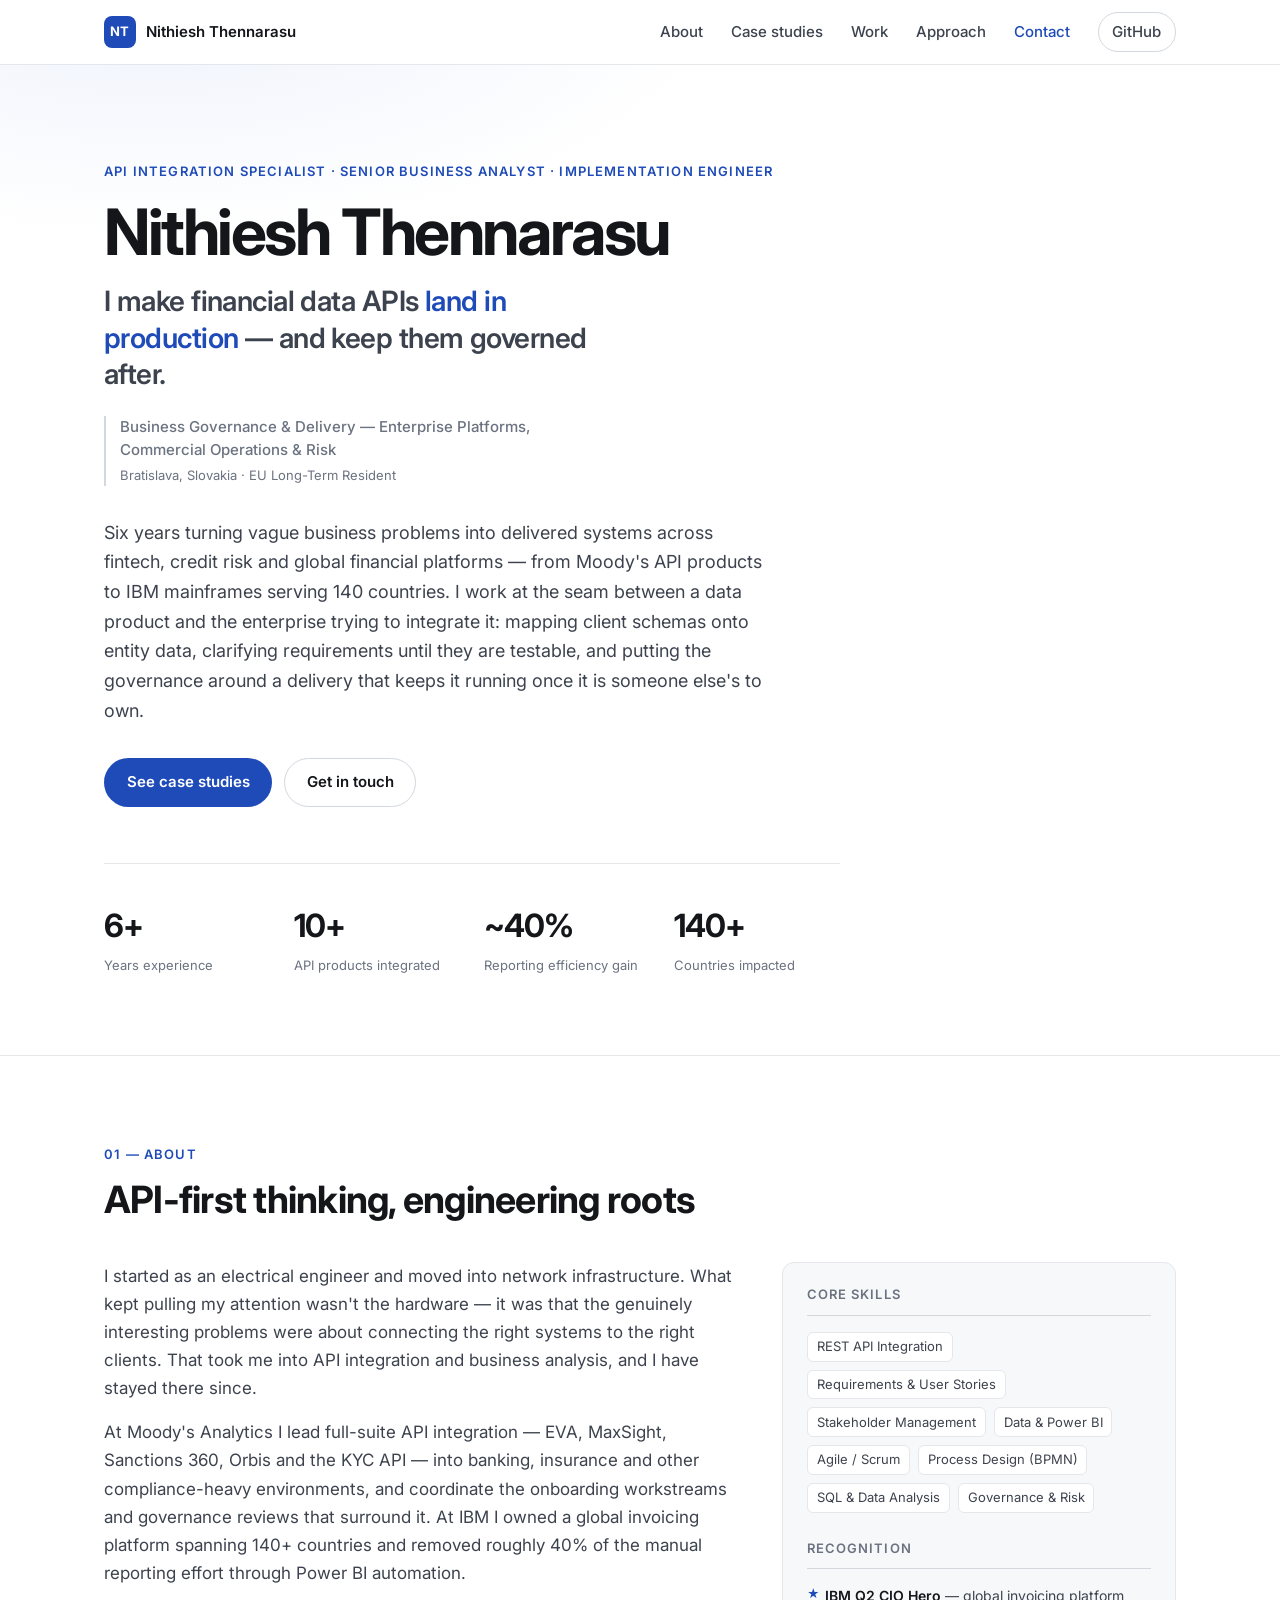
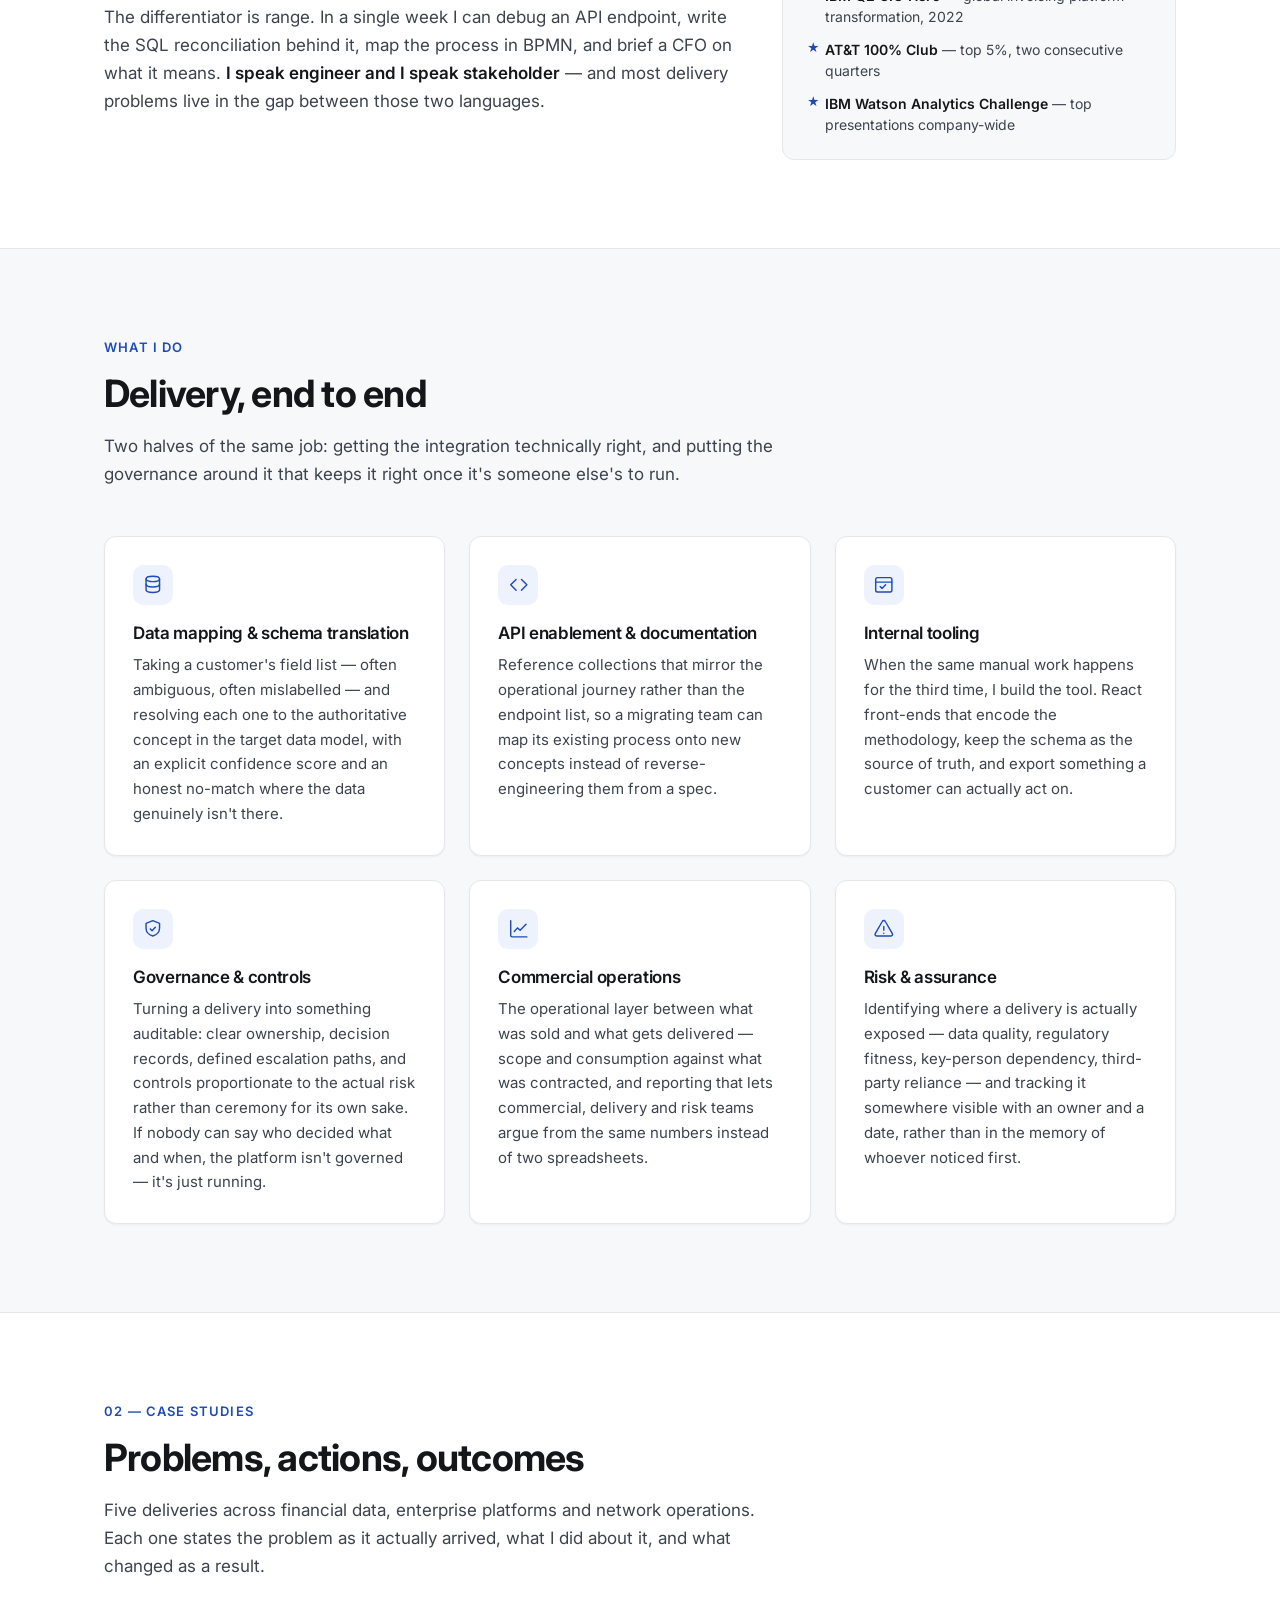
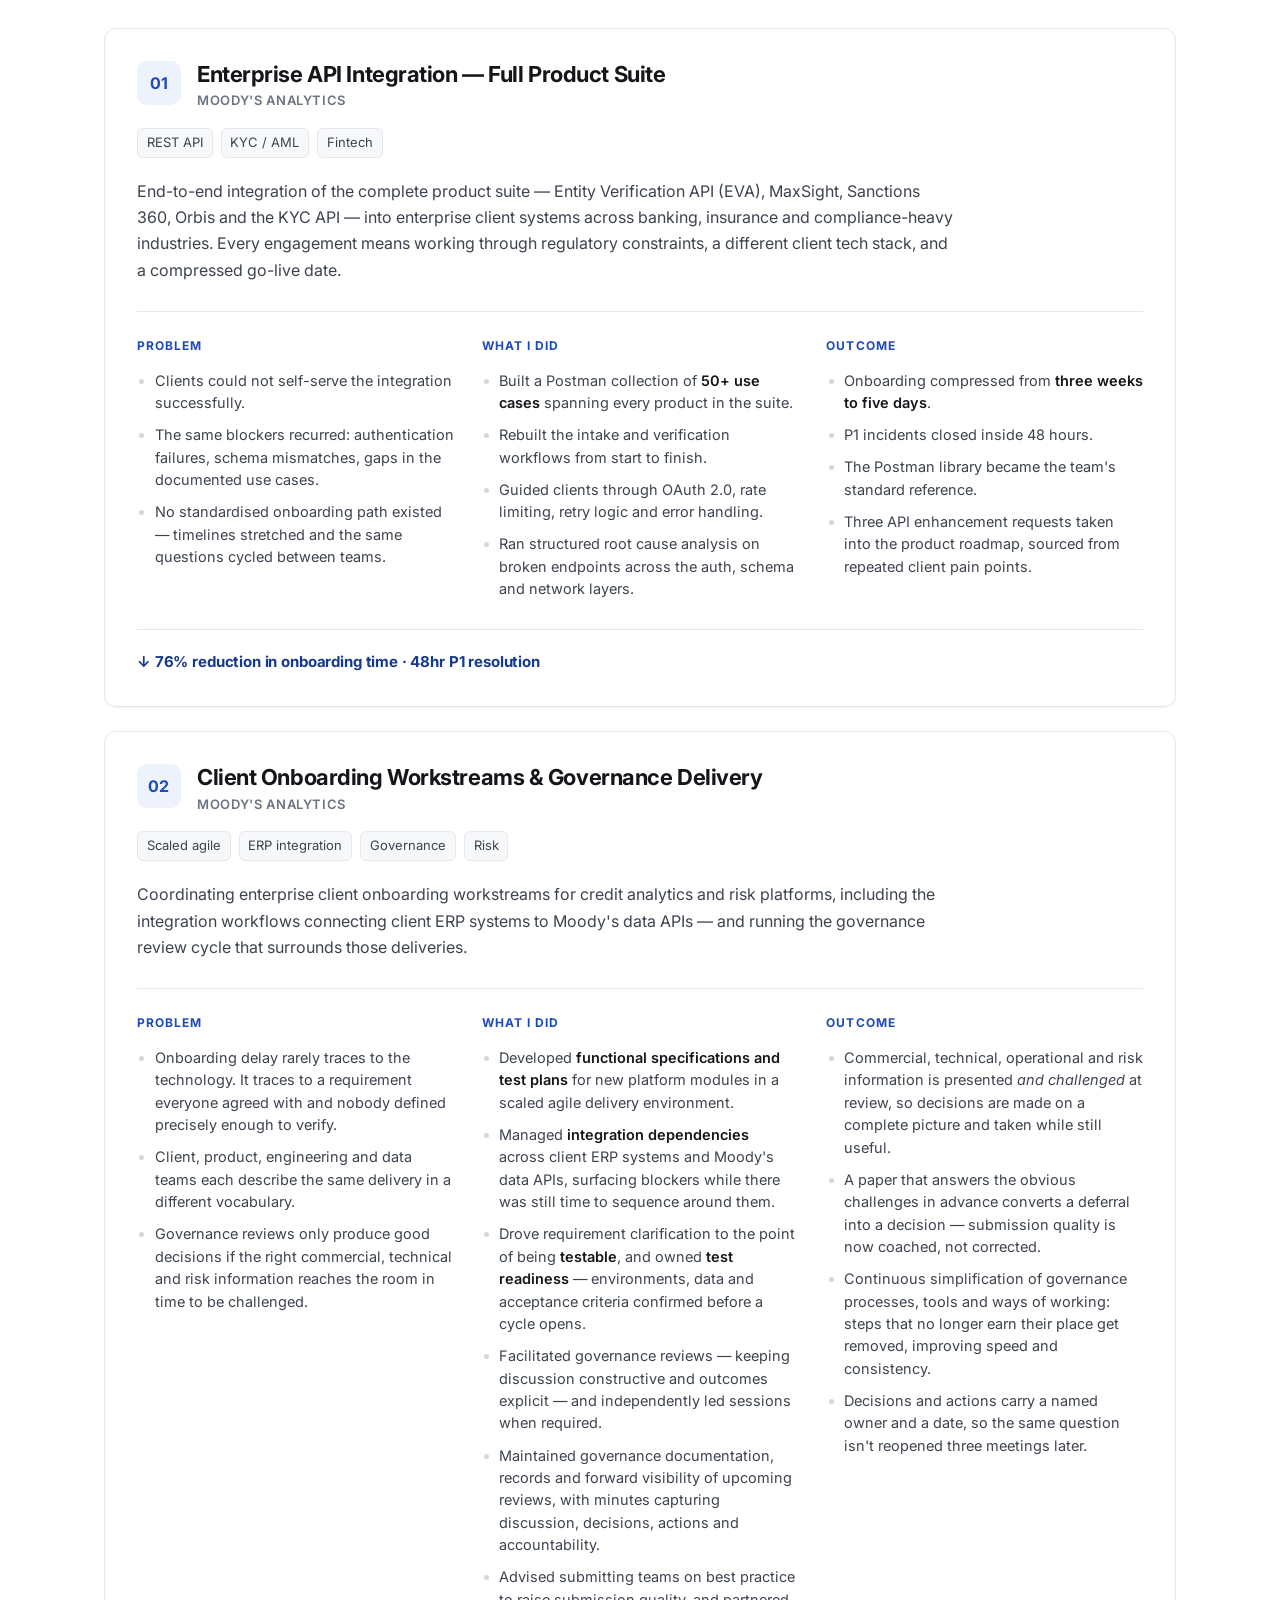
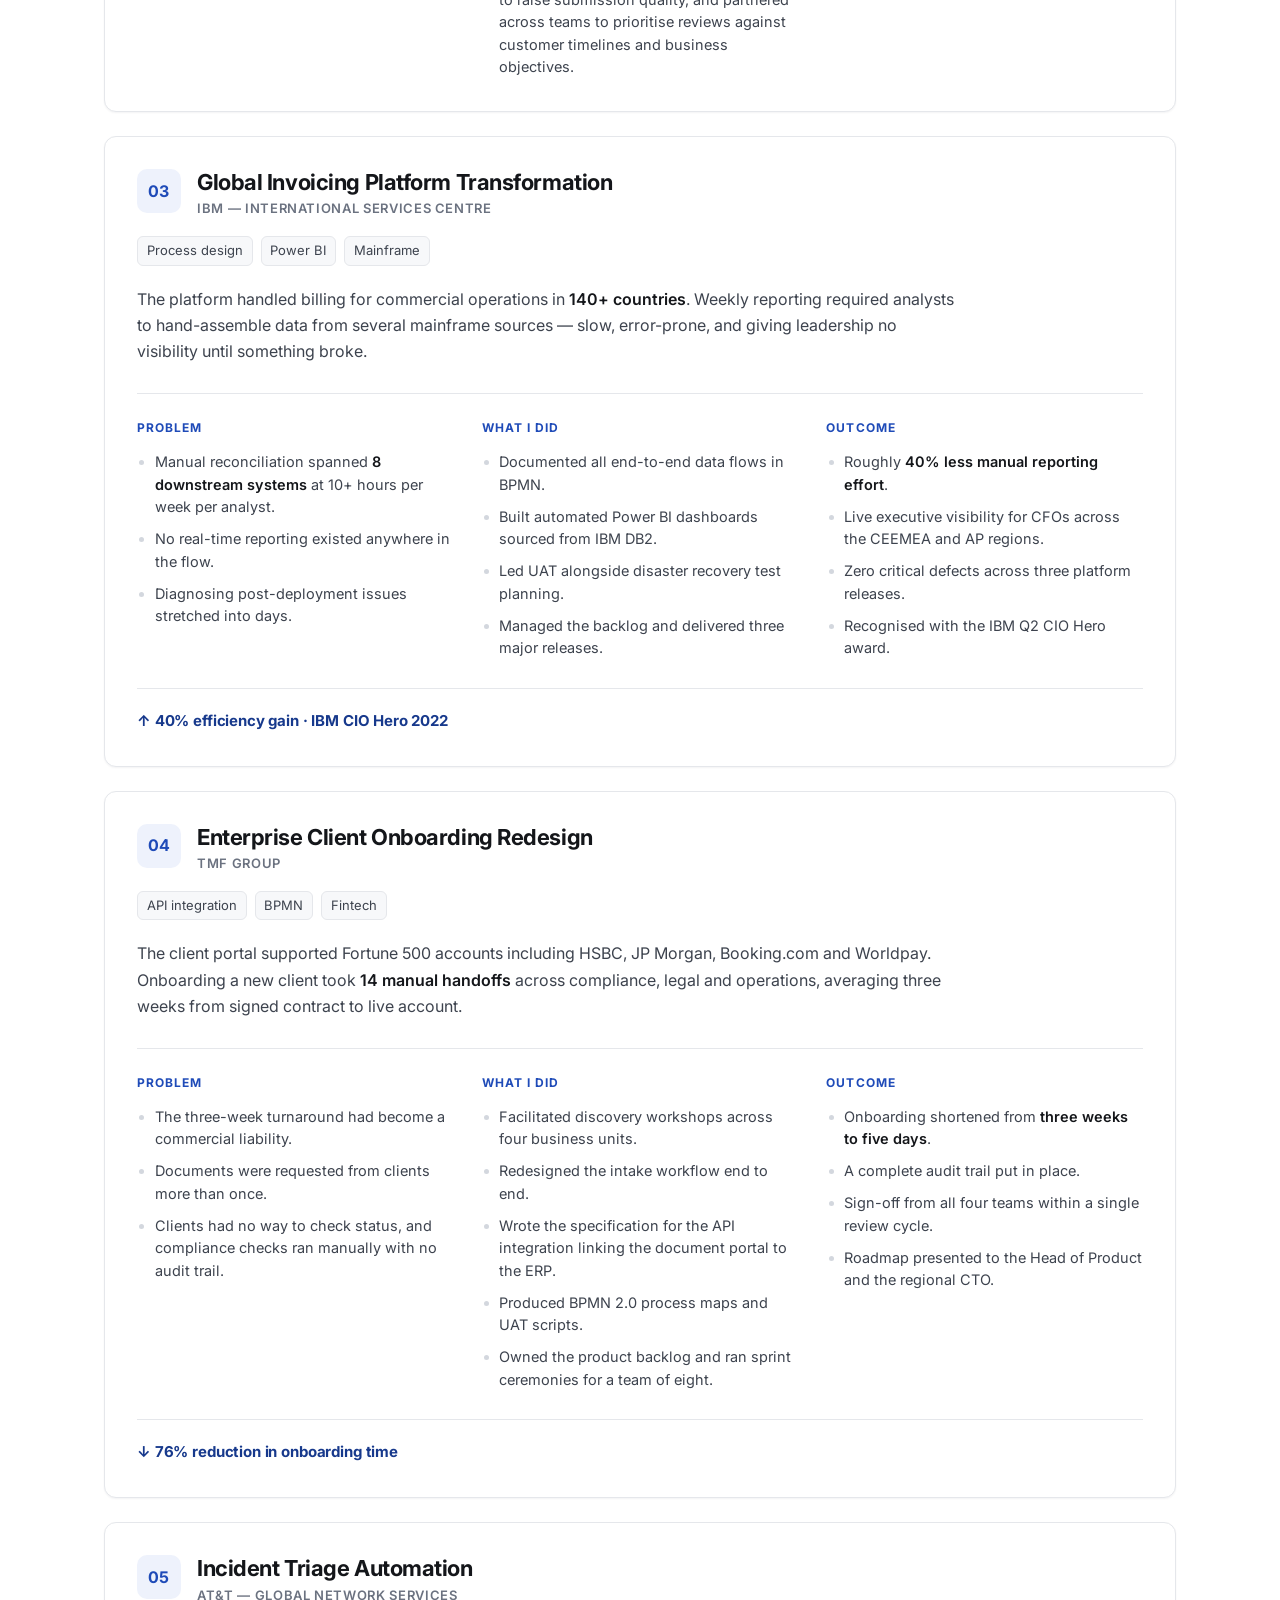
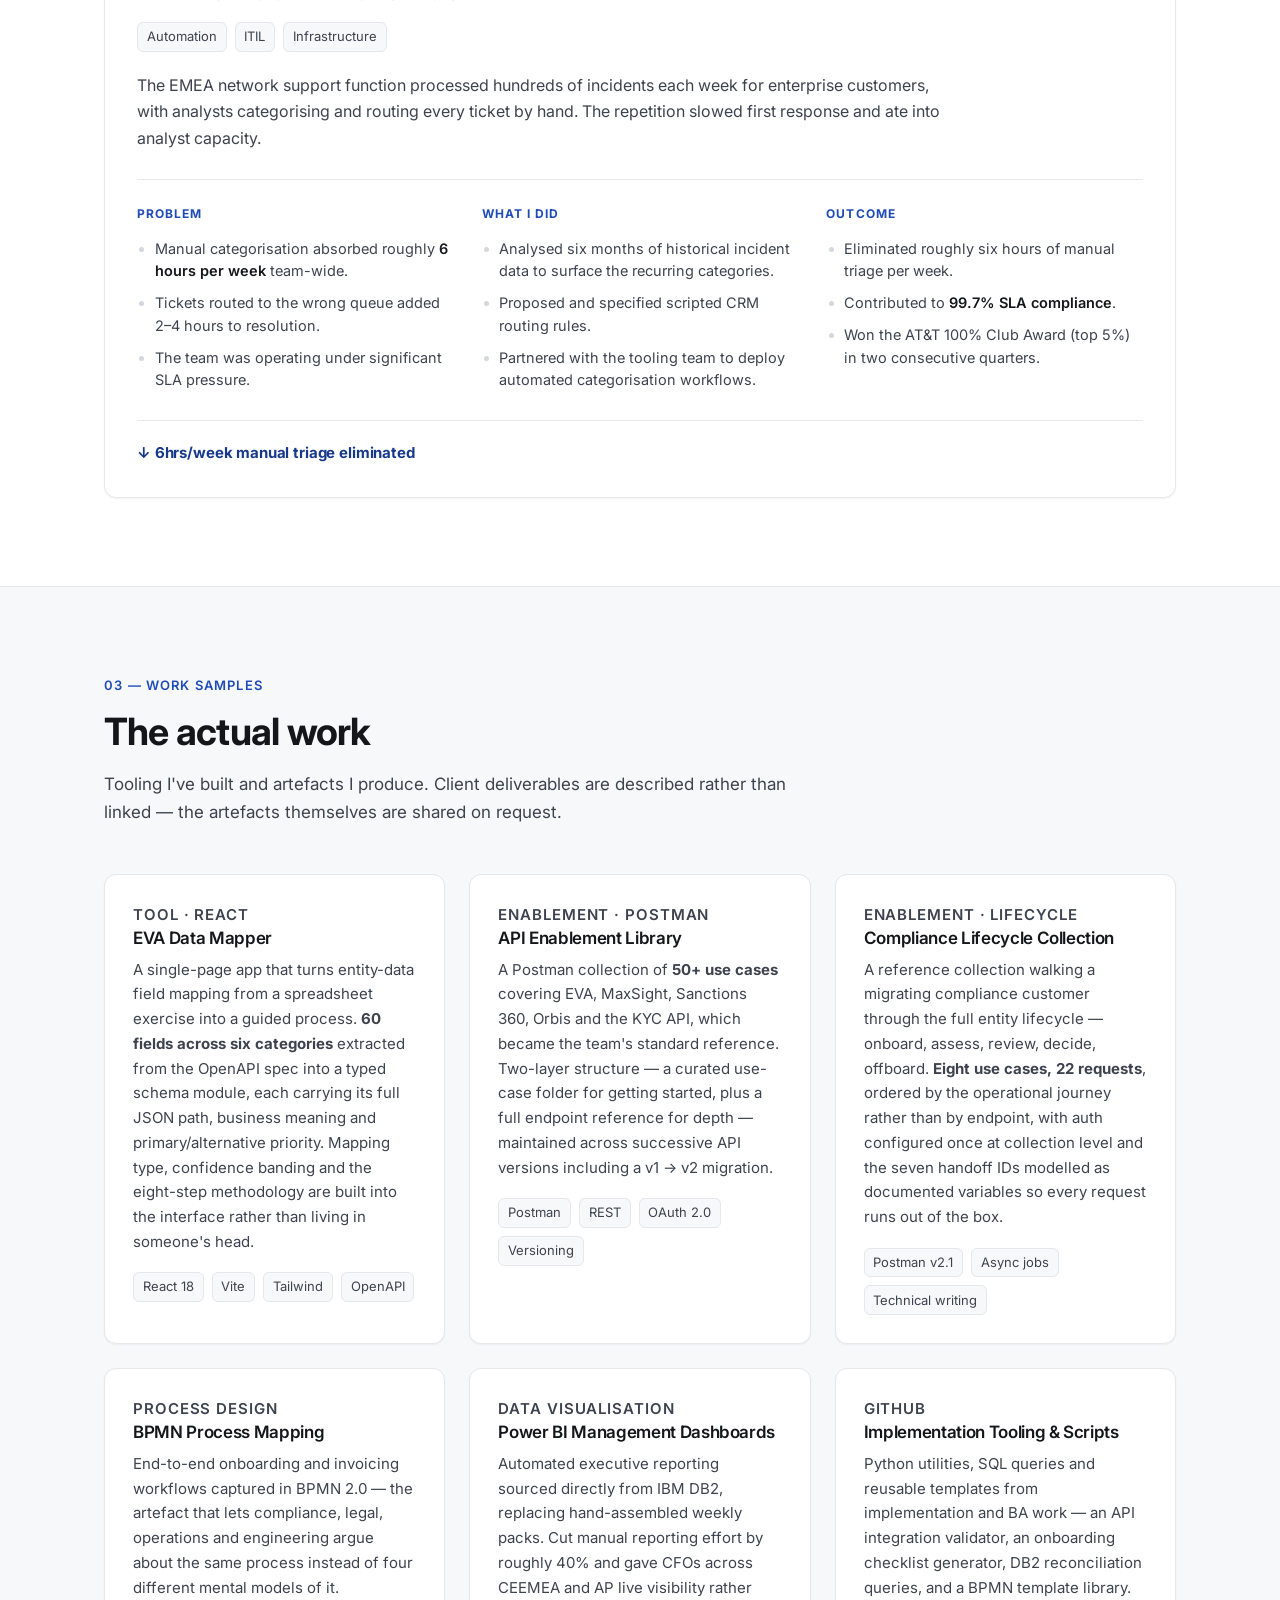
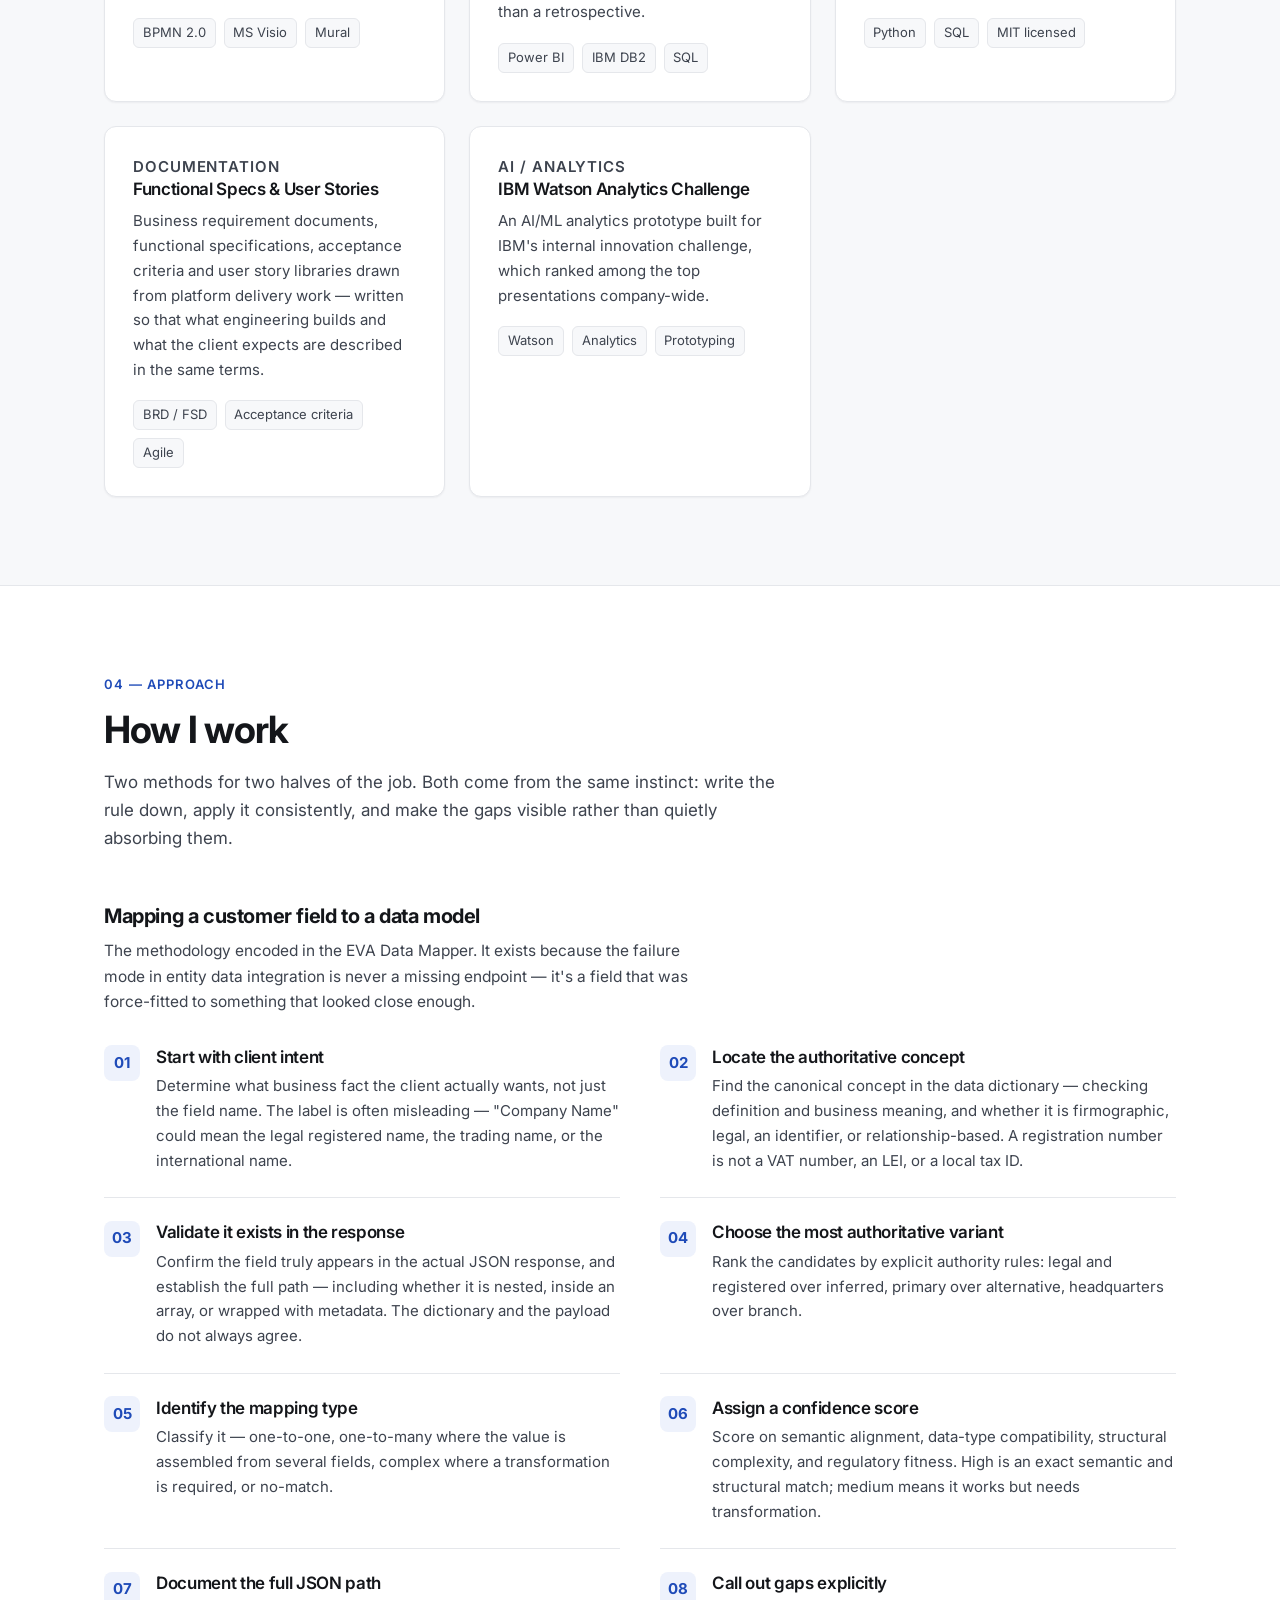
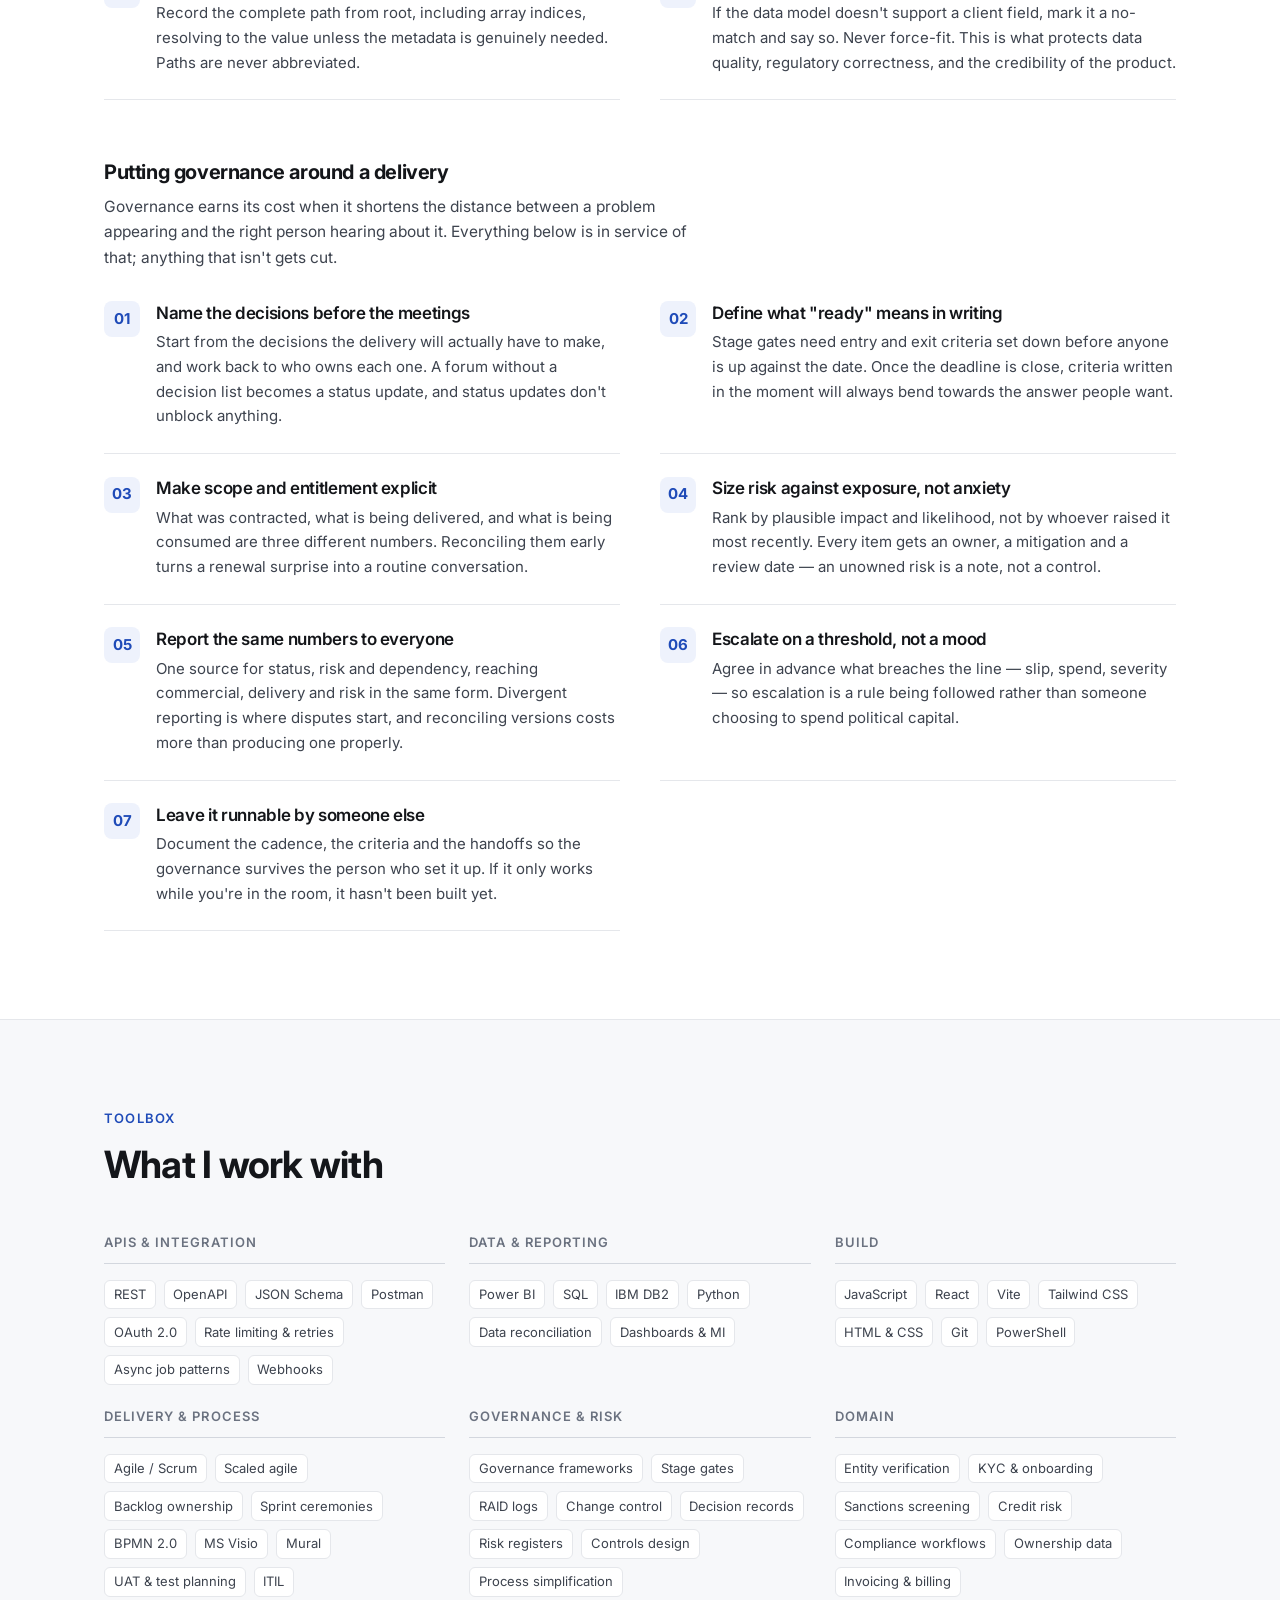
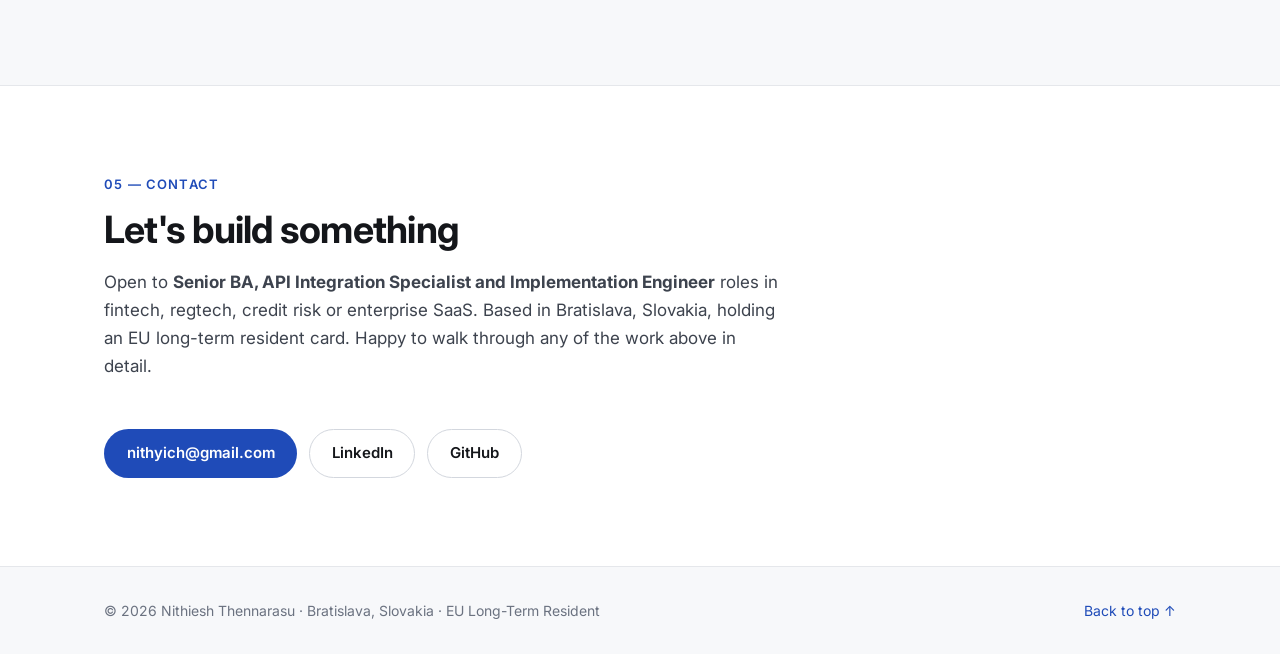
==== commit c5250962: "Add files via upload remove broken implementation-tools link" ====
--- a/index.html
+++ b/index.html
@@ -589,9 +589,6 @@
             queries, and a BPMN template library.
           </p>
           <ul class="tags"><li>Python</li><li>SQL</li><li>MIT licensed</li></ul>
-          <p class="project-links">
-            <a href="https://github.com/nithyich/implementation-tools" rel="noopener">nithyich/implementation-tools →</a>
-          </p>
         </article>
 
         <article class="card">
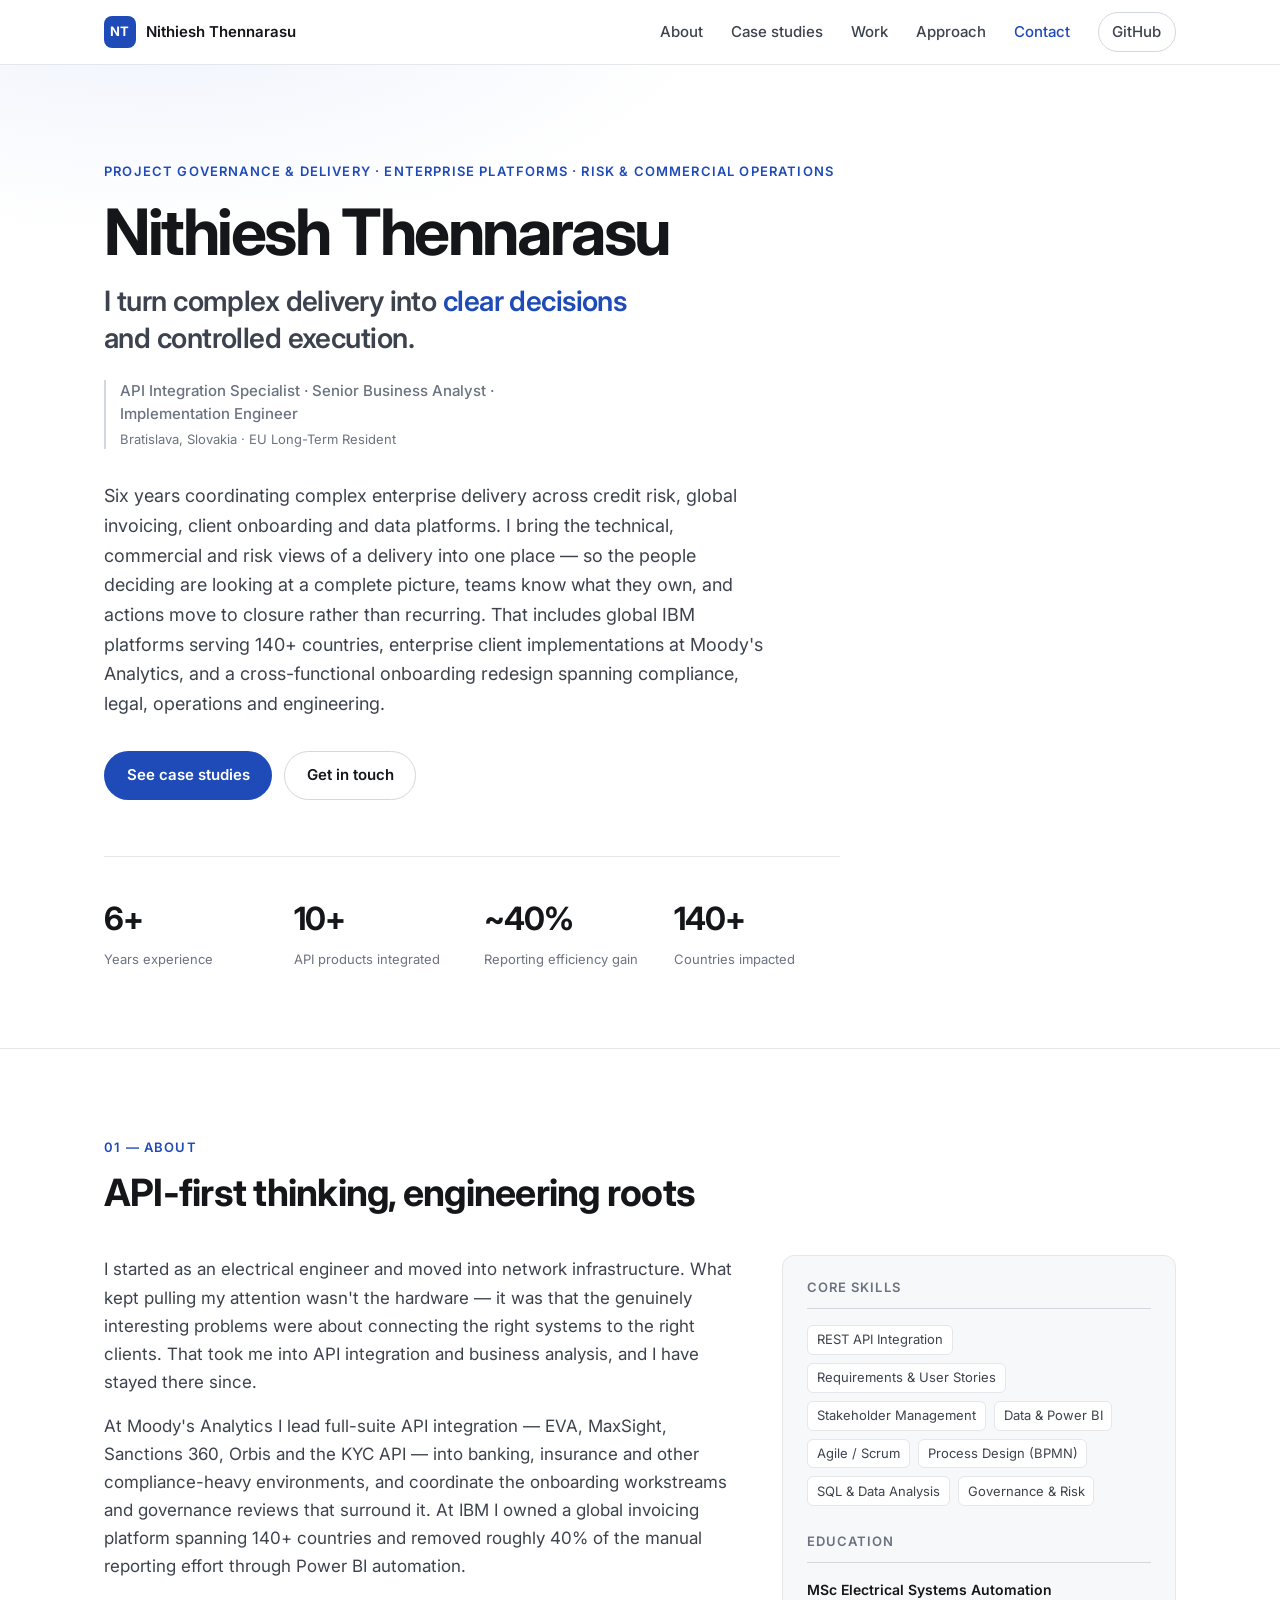
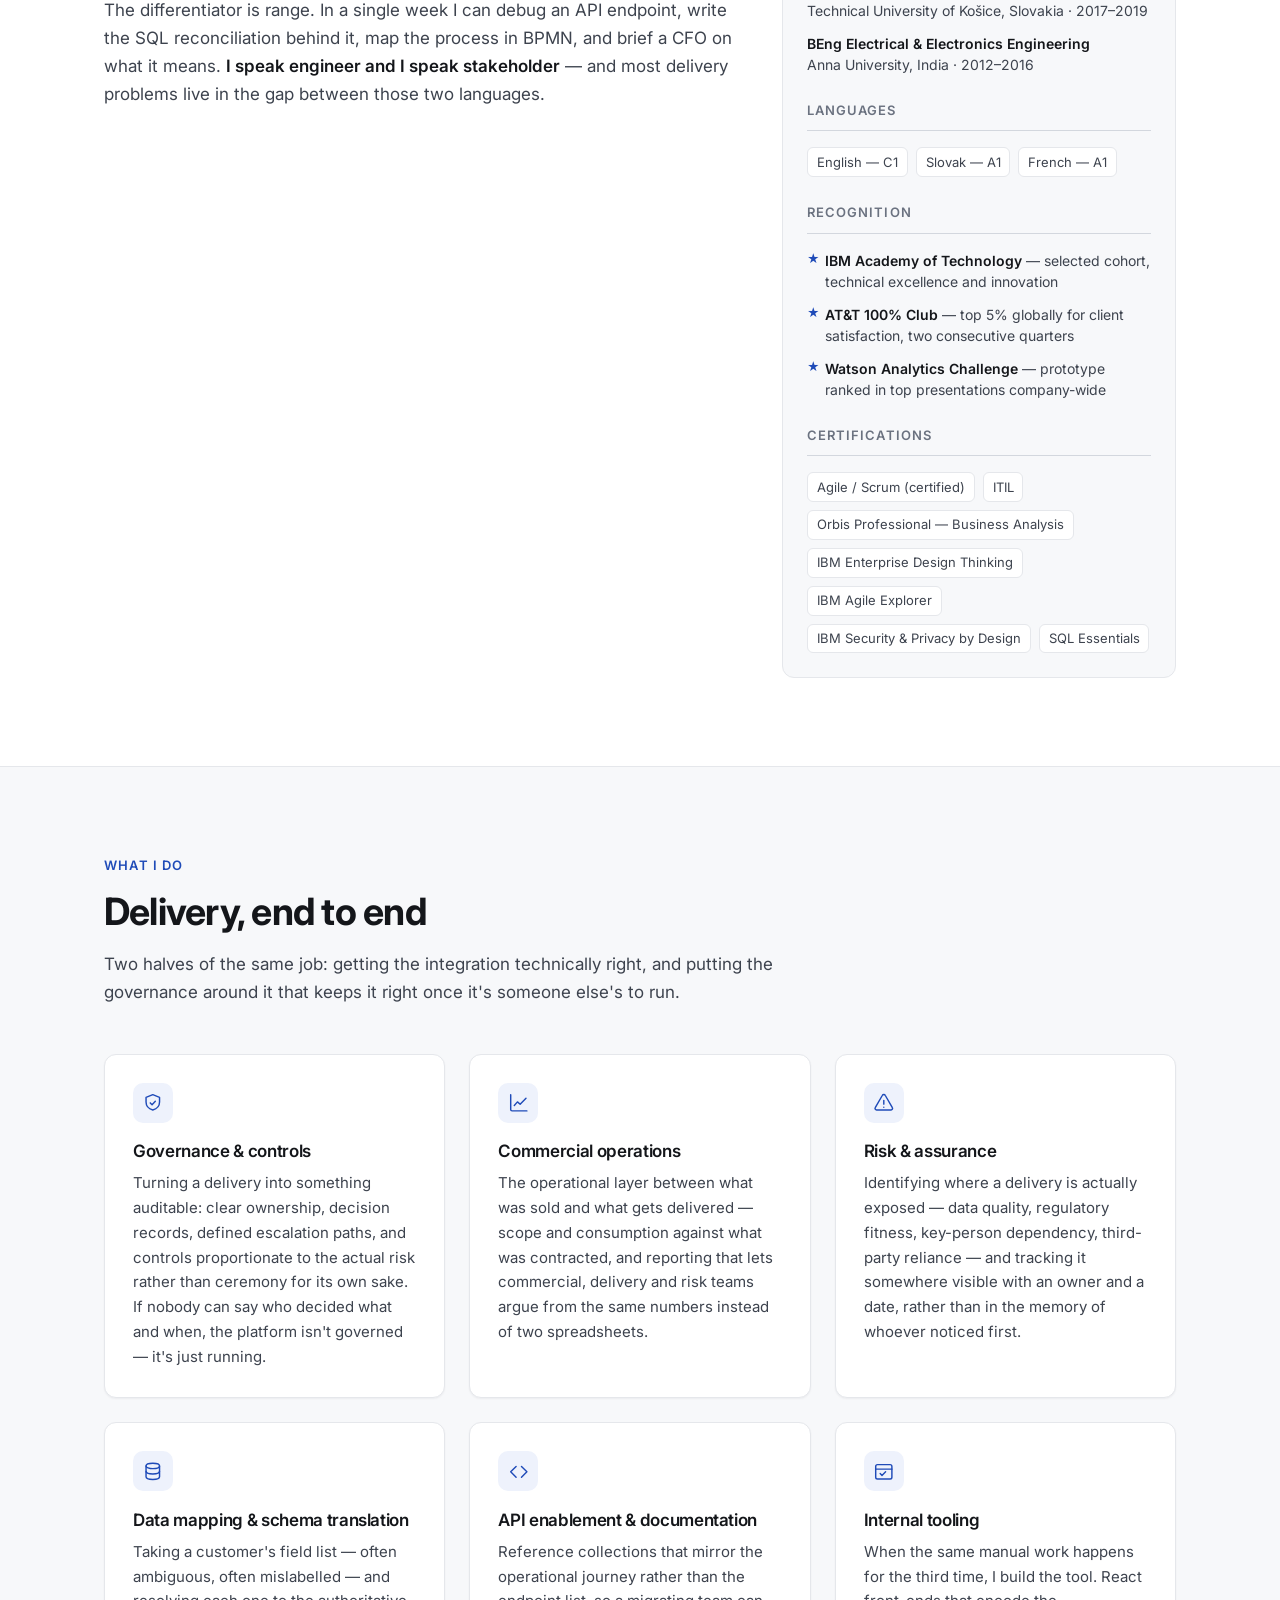
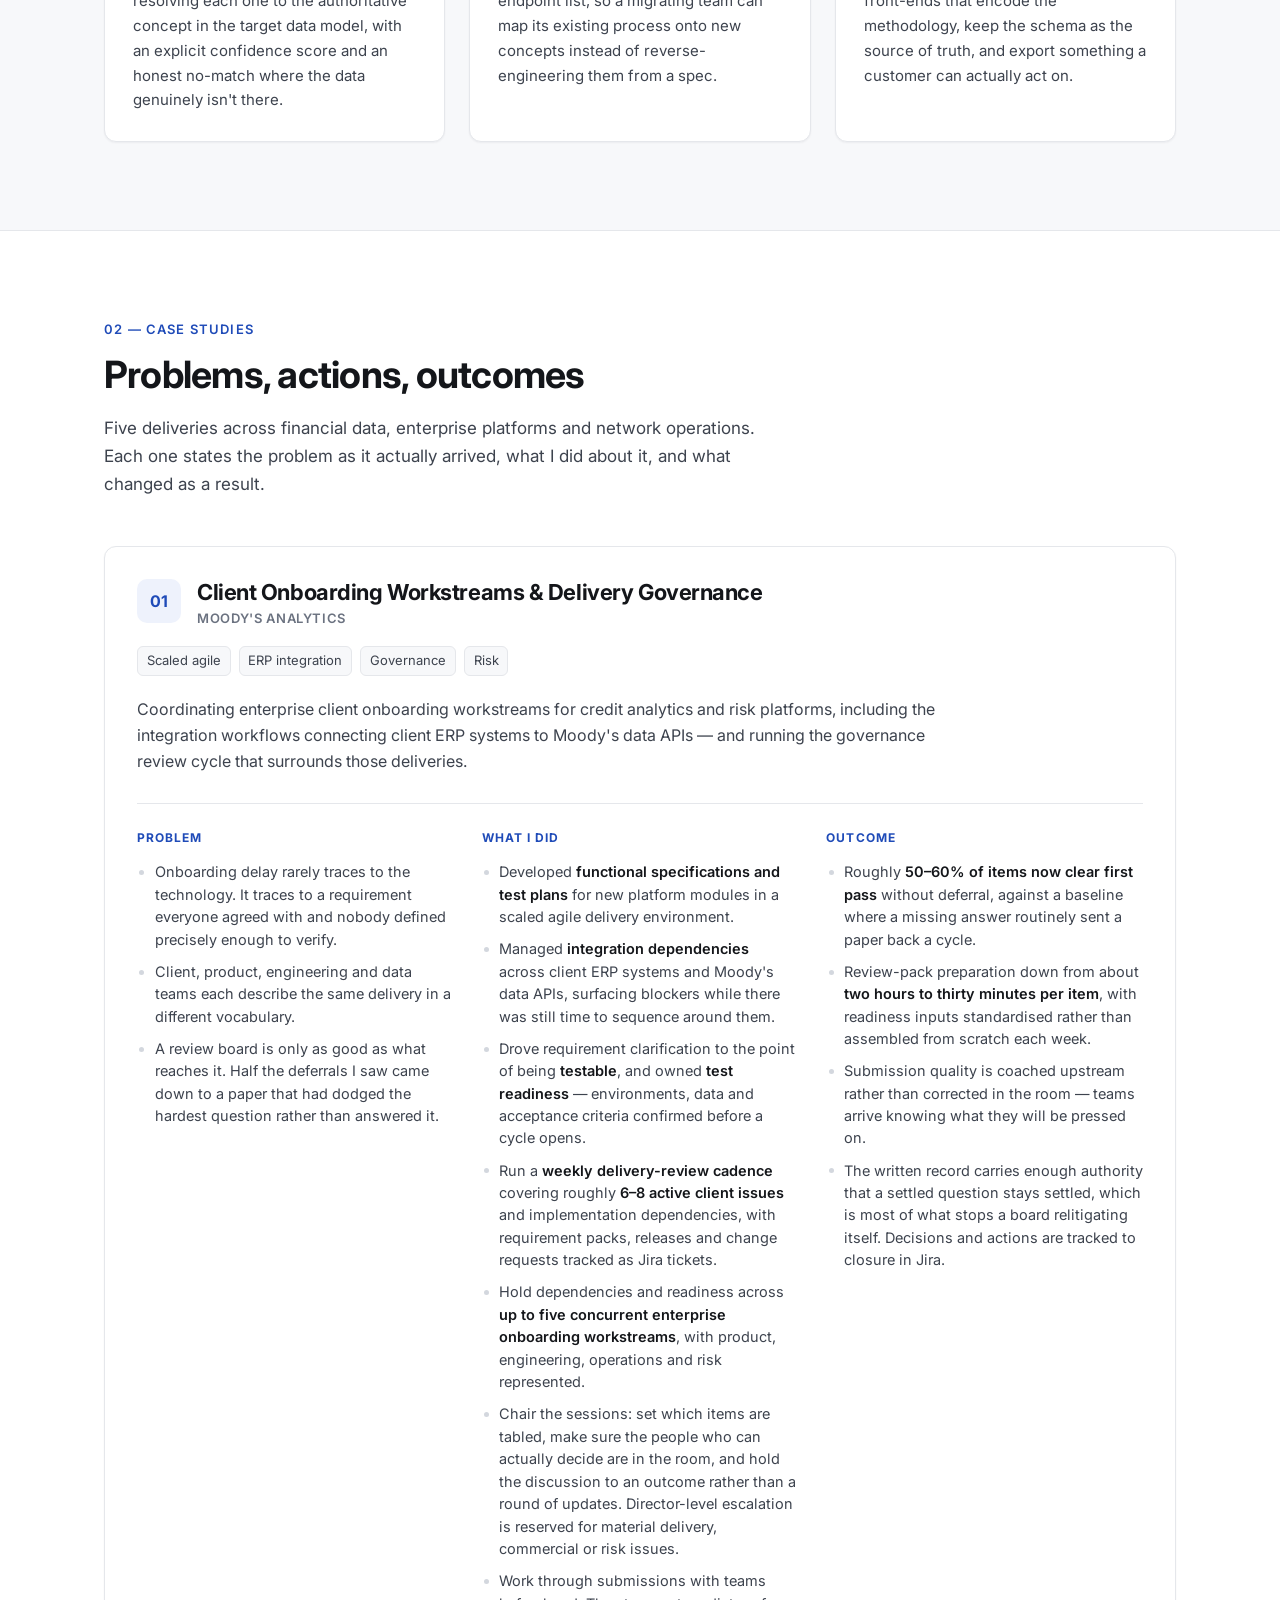
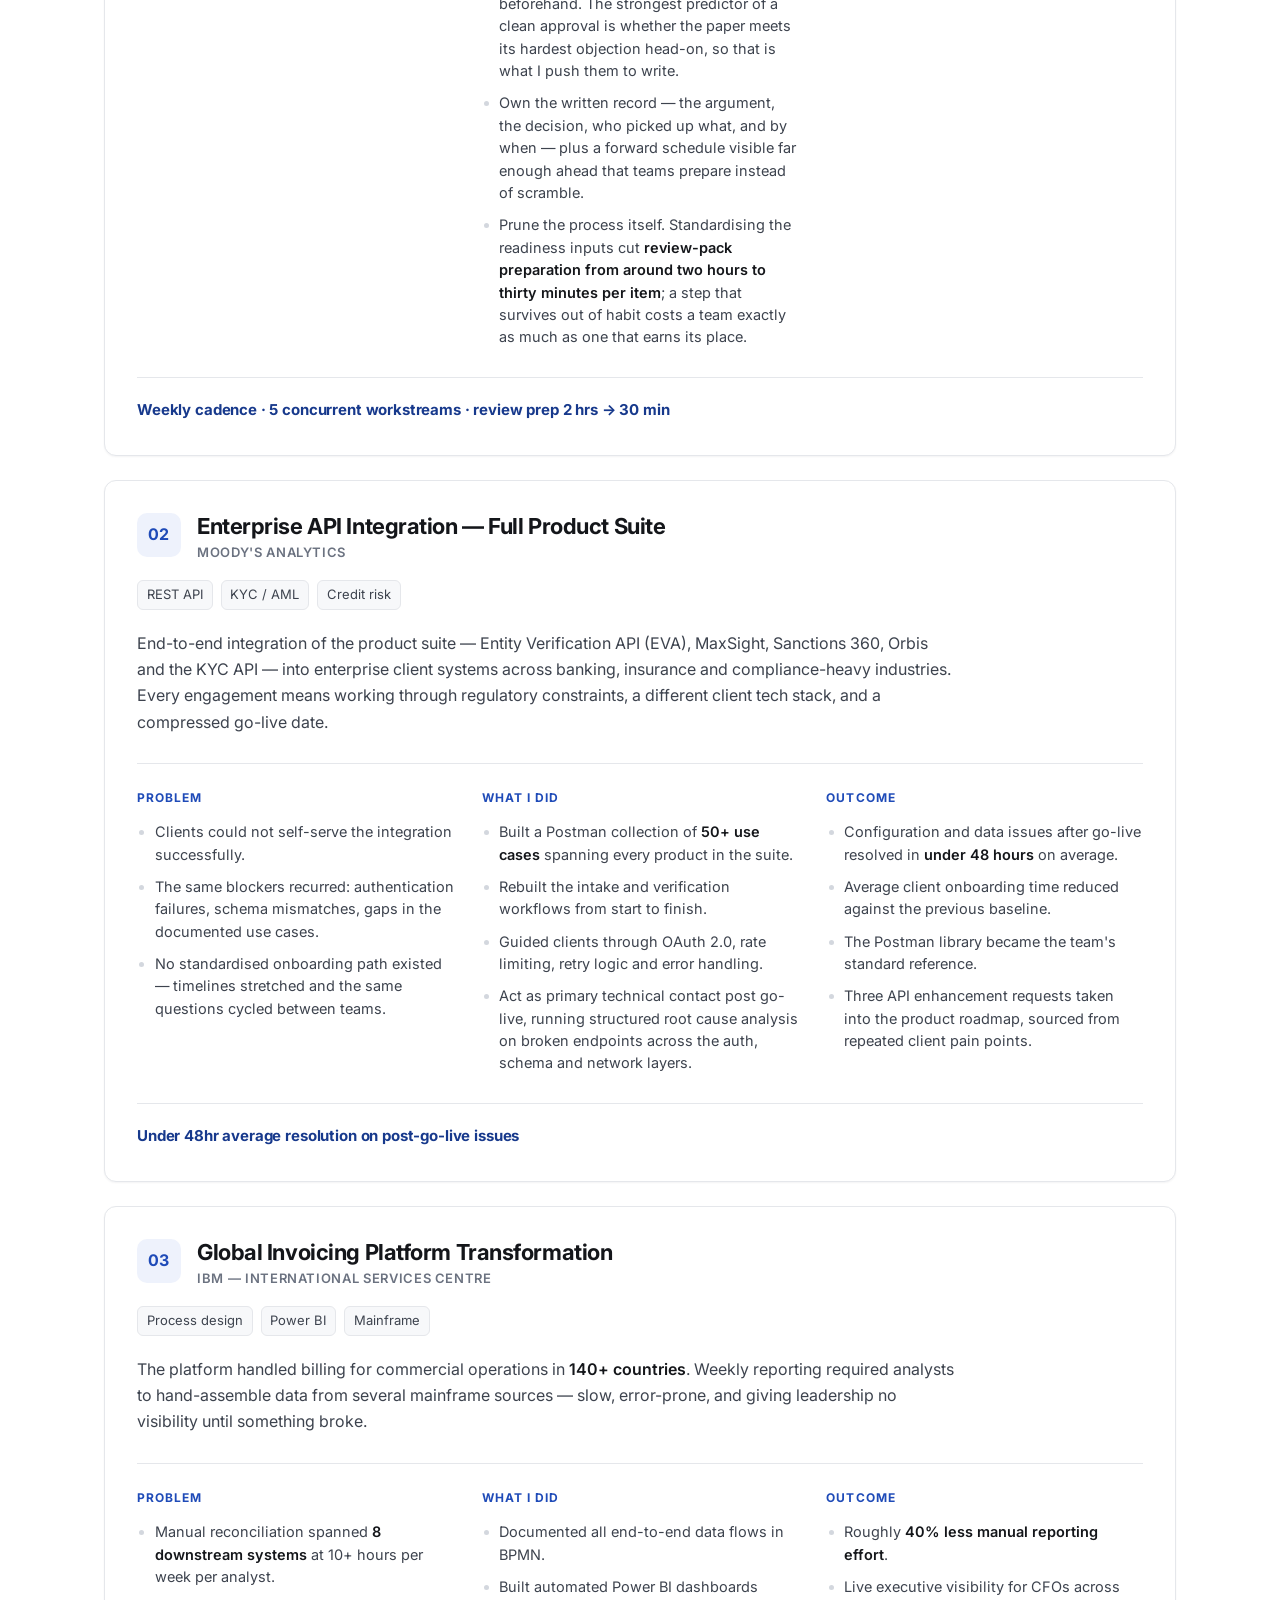
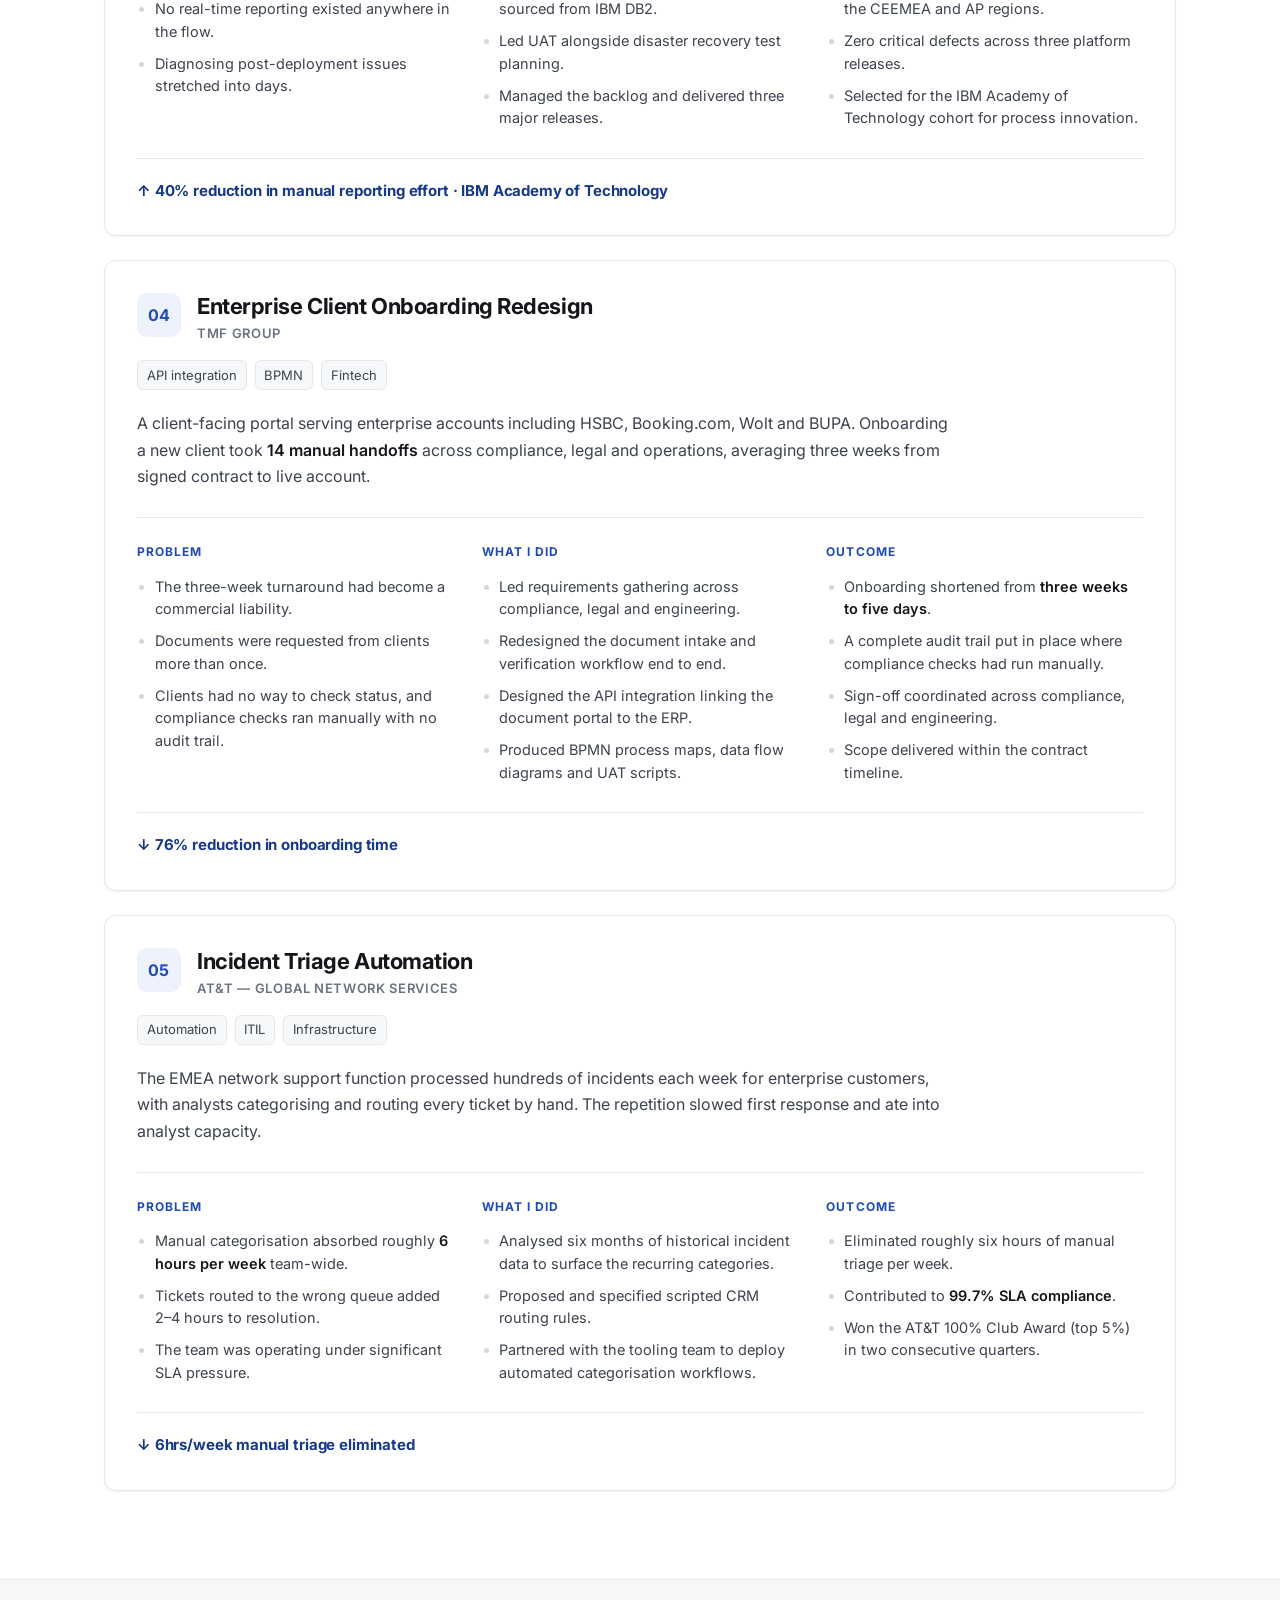
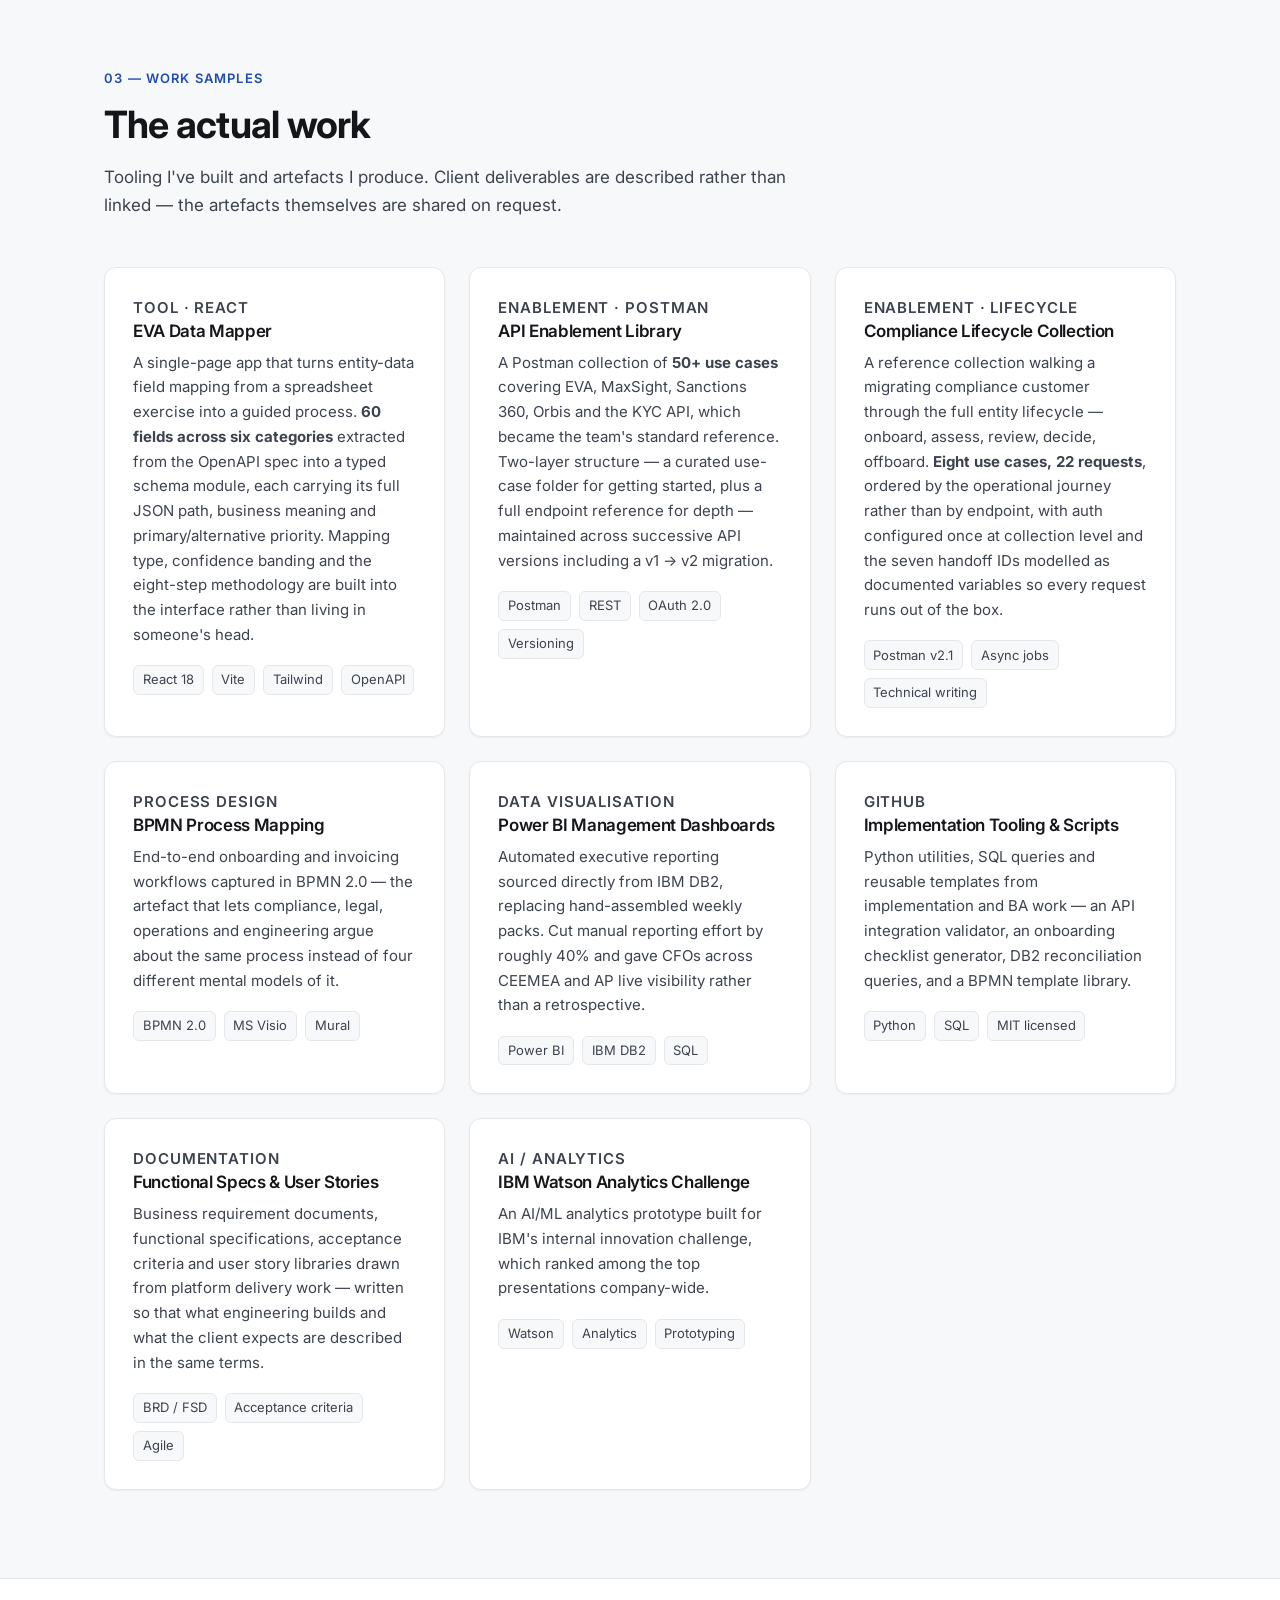
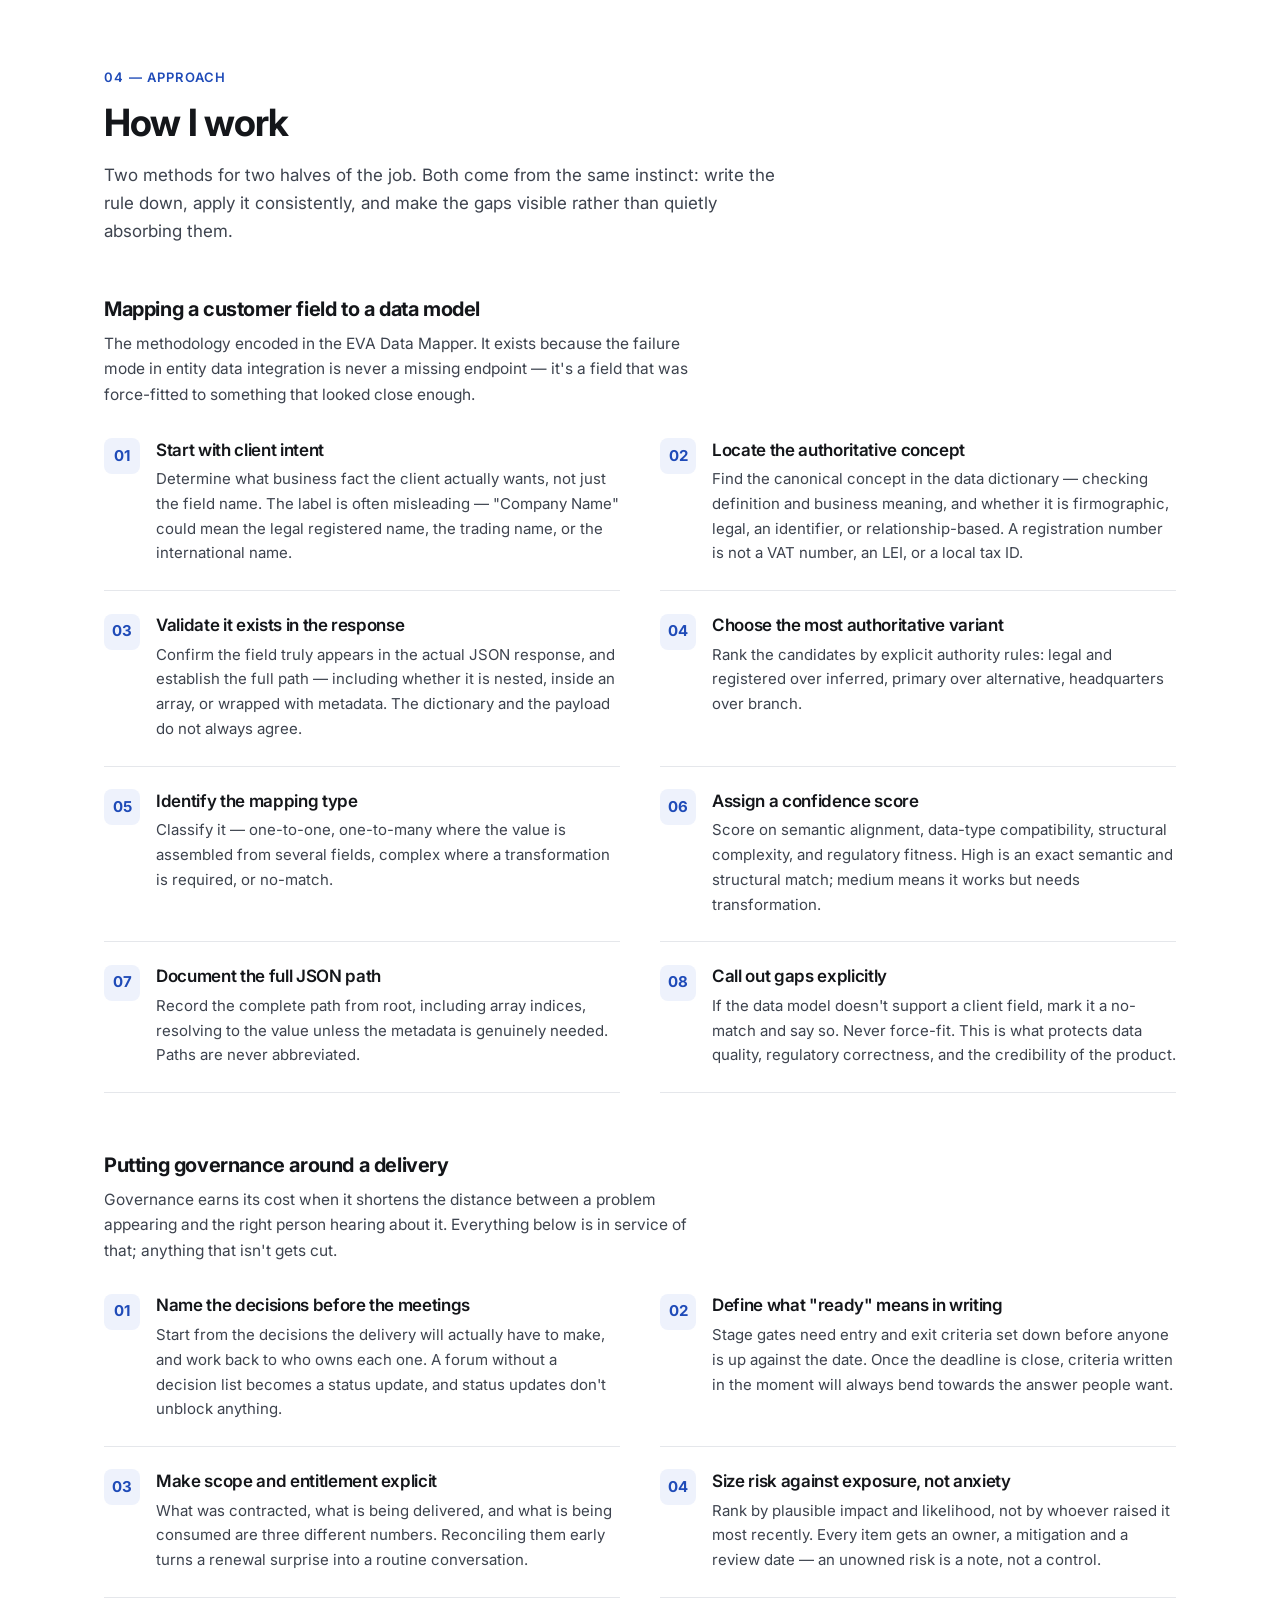
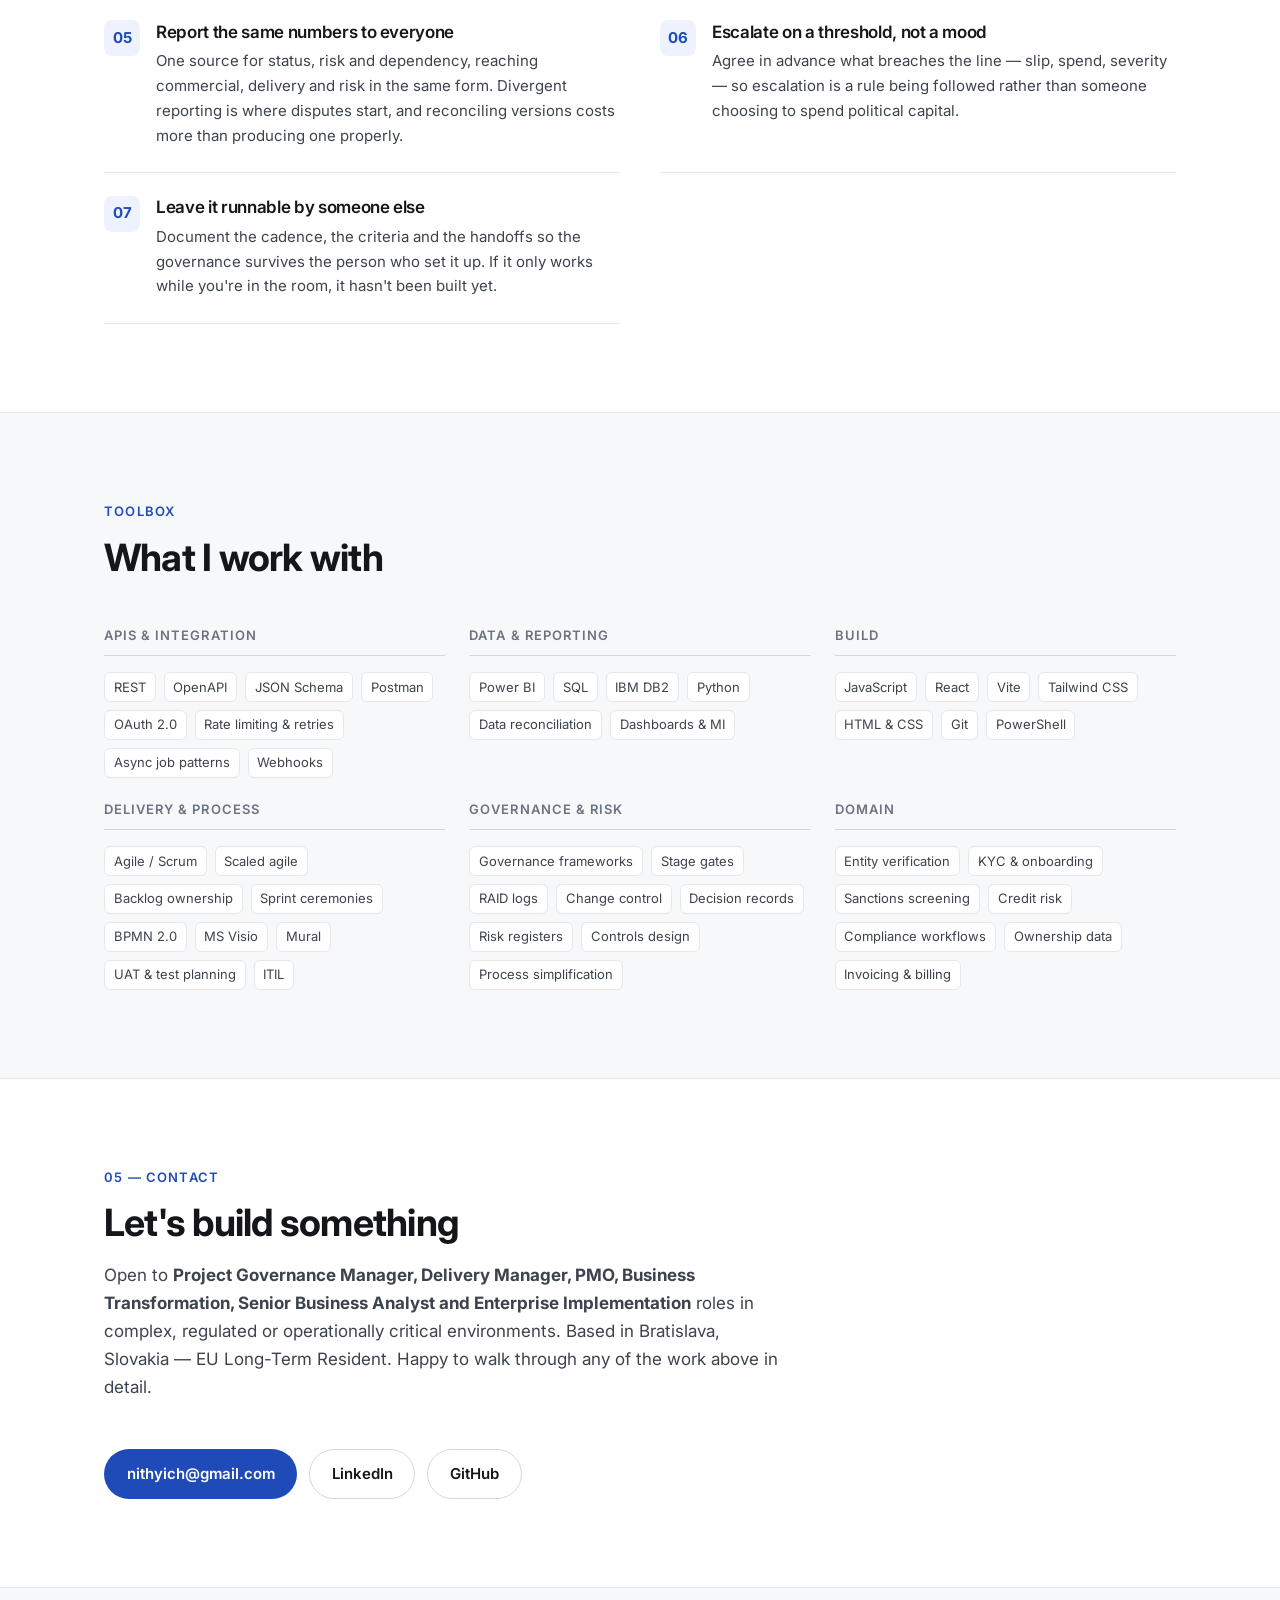
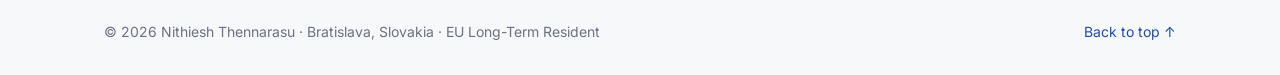
==== commit 8c7340eb: "Add files via upload" ====
--- a/index.html
+++ b/index.html
@@ -4,13 +4,13 @@
 <meta charset="utf-8">
 <meta name="viewport" content="width=device-width, initial-scale=1">
 
-<title>Nithiesh Thennarasu — API Integration &amp; Implementation Engineering</title>
-<meta name="description" content="Nithiesh Thennarasu — API integration specialist, senior business analyst and implementation engineer. Six years across fintech, credit risk and global financial platforms: Moody's, IBM, TMF Group, AT&amp;T. Based in Bratislava, Slovakia.">
+<title>Nithiesh Thennarasu — Project Governance &amp; Delivery</title>
+<meta name="description" content="Nithiesh Thennarasu — project governance and delivery across enterprise platforms, commercial operations and risk. Six years coordinating complex enterprise delivery at Moody's, IBM, TMF Group and AT&amp;T. Based in Bratislava, Slovakia.">
 <meta name="theme-color" content="#ffffff">
 
 <meta property="og:type" content="website">
-<meta property="og:title" content="Nithiesh Thennarasu — API Integration &amp; Implementation Engineering">
-<meta property="og:description" content="I integrate financial data APIs into enterprise systems, and put the governance around them that keeps them running. Moody's · IBM · TMF Group · AT&amp;T.">
+<meta property="og:title" content="Nithiesh Thennarasu — Project Governance &amp; Delivery">
+<meta property="og:description" content="I turn complex delivery into clear decisions and controlled execution. Governance, delivery and enterprise implementation across Moody's, IBM, TMF Group and AT&amp;T.">
 
 <link rel="icon" href="favicon.svg" type="image/svg+xml">
 <link rel="preconnect" href="https://fonts.googleapis.com">
@@ -50,26 +50,27 @@
   <!-- ============================ HERO ============================ -->
   <section class="hero">
     <div class="wrap">
-      <p class="eyebrow">API Integration Specialist · Senior Business Analyst · Implementation Engineer</p>
+      <p class="eyebrow">Project Governance &amp; Delivery · Enterprise Platforms · Risk &amp; Commercial Operations</p>
       <h1 class="hero-title">Nithiesh Thennarasu</h1>
 
       <p class="hero-tagline">
-        I make financial&nbsp;data APIs <span class="accent">land in production</span> —
-        and keep them governed after.
+        I turn complex delivery into <span class="accent">clear decisions</span>
+        and controlled execution.
       </p>
 
       <p class="hero-subtitle">
-        Business Governance &amp; Delivery — Enterprise Platforms, Commercial Operations &amp; Risk
+        API Integration Specialist · Senior Business Analyst · Implementation Engineer
         <span class="hero-loc">Bratislava, Slovakia · EU Long-Term Resident</span>
       </p>
 
       <p class="hero-lede">
-        Six years turning vague business problems into delivered systems across fintech, credit risk
-        and global financial platforms — from Moody's API products to IBM mainframes serving 140
-        countries. I work at the seam between a data product and the enterprise trying to integrate
-        it: mapping client schemas onto entity data, clarifying requirements until they are testable,
-        and putting the governance around a delivery that keeps it running once it is someone else's
-        to own.
+        Six years coordinating complex enterprise delivery across credit risk, global invoicing,
+        client onboarding and data platforms. I bring the technical, commercial and risk views of a
+        delivery into one place — so the people deciding are looking at a complete picture, teams
+        know what they own, and actions move to closure rather than recurring. That includes global
+        IBM platforms serving 140+ countries, enterprise client implementations at Moody's Analytics,
+        and a cross-functional onboarding redesign spanning compliance, legal, operations and
+        engineering.
       </p>
 
       <div class="hero-actions">
@@ -128,11 +129,30 @@
             <li>Governance &amp; Risk</li>
           </ul>
 
+          <h3 class="about-side-second">Education</h3>
+          <ul class="awards awards-plain">
+            <li><strong>MSc Electrical Systems Automation</strong><br>Technical University of Košice, Slovakia · 2017–2019</li>
+            <li><strong>BEng Electrical &amp; Electronics Engineering</strong><br>Anna University, India · 2012–2016</li>
+          </ul>
+
+          <h3 class="about-side-second">Languages</h3>
+          <ul class="tags">
+            <li>English — C1</li><li>Slovak — A1</li><li>French — A1</li>
+          </ul>
+
           <h3 class="about-side-second">Recognition</h3>
           <ul class="awards">
-            <li><strong>IBM Q2 CIO Hero</strong> — global invoicing platform transformation, 2022</li>
-            <li><strong>AT&amp;T 100% Club</strong> — top 5%, two consecutive quarters</li>
-            <li><strong>IBM Watson Analytics Challenge</strong> — top presentations company-wide</li>
+            <li><strong>IBM Academy of Technology</strong> — selected cohort, technical excellence and innovation</li>
+            <li><strong>AT&amp;T 100% Club</strong> — top 5% globally for client satisfaction, two consecutive quarters</li>
+            <li><strong>Watson Analytics Challenge</strong> — prototype ranked in top presentations company-wide</li>
+          </ul>
+
+          <h3 class="about-side-second">Certifications</h3>
+          <ul class="tags">
+            <li>Agile / Scrum (certified)</li><li>ITIL</li>
+            <li>Orbis Professional — Business Analysis</li>
+            <li>IBM Enterprise Design Thinking</li><li>IBM Agile Explorer</li>
+            <li>IBM Security &amp; Privacy by Design</li><li>SQL Essentials</li>
           </ul>
         </aside>
       </div>
@@ -153,6 +173,53 @@
         <article class="card">
           <div class="card-icon" aria-hidden="true">
             <svg viewBox="0 0 24 24" fill="none" stroke="currentColor" stroke-width="1.6" stroke-linecap="round" stroke-linejoin="round">
+              <path d="M12 3l7.5 3v5.2c0 4.2-3.1 7.6-7.5 8.8-4.4-1.2-7.5-4.6-7.5-8.8V6z"></path>
+              <path d="M9.2 12.1l2 2 3.6-3.8"></path>
+            </svg>
+          </div>
+          <h3>Governance &amp; controls</h3>
+          <p>
+            Turning a delivery into something auditable: clear ownership, decision records, defined
+            escalation paths, and controls proportionate to the actual risk rather than ceremony for
+            its own sake. If nobody can say who decided what and when, the platform isn't governed —
+            it's just running.
+          </p>
+        </article>
+
+        <article class="card">
+          <div class="card-icon" aria-hidden="true">
+            <svg viewBox="0 0 24 24" fill="none" stroke="currentColor" stroke-width="1.6" stroke-linecap="round" stroke-linejoin="round">
+              <path d="M3 3v16.5a1.5 1.5 0 0 0 1.5 1.5H21"></path>
+              <path d="M7 15l3.5-4 3 2.6L20 7"></path>
+            </svg>
+          </div>
+          <h3>Commercial operations</h3>
+          <p>
+            The operational layer between what was sold and what gets delivered — scope and consumption
+            against what was contracted, and reporting that lets commercial, delivery and risk teams
+            argue from the same numbers instead of two spreadsheets.
+          </p>
+        </article>
+
+        <article class="card">
+          <div class="card-icon" aria-hidden="true">
+            <svg viewBox="0 0 24 24" fill="none" stroke="currentColor" stroke-width="1.6" stroke-linecap="round" stroke-linejoin="round">
+              <path d="M10.3 3.9L2.5 17.4A1.7 1.7 0 0 0 4 20h16a1.7 1.7 0 0 0 1.5-2.6L13.7 3.9a1.9 1.9 0 0 0-3.4 0z"></path>
+              <path d="M12 9.5v4"></path>
+              <path d="M12 17h.01"></path>
+            </svg>
+          </div>
+          <h3>Risk &amp; assurance</h3>
+          <p>
+            Identifying where a delivery is actually exposed — data quality, regulatory fitness,
+            key-person dependency, third-party reliance — and tracking it somewhere visible with an
+            owner and a date, rather than in the memory of whoever noticed first.
+          </p>
+        </article>
+
+        <article class="card">
+          <div class="card-icon" aria-hidden="true">
+            <svg viewBox="0 0 24 24" fill="none" stroke="currentColor" stroke-width="1.6" stroke-linecap="round" stroke-linejoin="round">
               <ellipse cx="12" cy="5.5" rx="7.5" ry="3"></ellipse>
               <path d="M4.5 5.5v6c0 1.66 3.36 3 7.5 3s7.5-1.34 7.5-3v-6"></path>
               <path d="M4.5 11.5v6c0 1.66 3.36 3 7.5 3s7.5-1.34 7.5-3v-6"></path>
@@ -197,52 +264,6 @@
           </p>
         </article>
 
-        <article class="card">
-          <div class="card-icon" aria-hidden="true">
-            <svg viewBox="0 0 24 24" fill="none" stroke="currentColor" stroke-width="1.6" stroke-linecap="round" stroke-linejoin="round">
-              <path d="M12 3l7.5 3v5.2c0 4.2-3.1 7.6-7.5 8.8-4.4-1.2-7.5-4.6-7.5-8.8V6z"></path>
-              <path d="M9.2 12.1l2 2 3.6-3.8"></path>
-            </svg>
-          </div>
-          <h3>Governance &amp; controls</h3>
-          <p>
-            Turning a delivery into something auditable: clear ownership, decision records, defined
-            escalation paths, and controls proportionate to the actual risk rather than ceremony for
-            its own sake. If nobody can say who decided what and when, the platform isn't governed —
-            it's just running.
-          </p>
-        </article>
-
-        <article class="card">
-          <div class="card-icon" aria-hidden="true">
-            <svg viewBox="0 0 24 24" fill="none" stroke="currentColor" stroke-width="1.6" stroke-linecap="round" stroke-linejoin="round">
-              <path d="M3 3v16.5a1.5 1.5 0 0 0 1.5 1.5H21"></path>
-              <path d="M7 15l3.5-4 3 2.6L20 7"></path>
-            </svg>
-          </div>
-          <h3>Commercial operations</h3>
-          <p>
-            The operational layer between what was sold and what gets delivered — scope and consumption
-            against what was contracted, and reporting that lets commercial, delivery and risk teams
-            argue from the same numbers instead of two spreadsheets.
-          </p>
-        </article>
-
-        <article class="card">
-          <div class="card-icon" aria-hidden="true">
-            <svg viewBox="0 0 24 24" fill="none" stroke="currentColor" stroke-width="1.6" stroke-linecap="round" stroke-linejoin="round">
-              <path d="M10.3 3.9L2.5 17.4A1.7 1.7 0 0 0 4 20h16a1.7 1.7 0 0 0 1.5-2.6L13.7 3.9a1.9 1.9 0 0 0-3.4 0z"></path>
-              <path d="M12 9.5v4"></path>
-              <path d="M12 17h.01"></path>
-            </svg>
-          </div>
-          <h3>Risk &amp; assurance</h3>
-          <p>
-            Identifying where a delivery is actually exposed — data quality, regulatory fitness,
-            key-person dependency, third-party reliance — and tracking it somewhere visible with an
-            owner and a date, rather than in the memory of whoever noticed first.
-          </p>
-        </article>
       </div>
     </div>
   </section>
@@ -264,49 +285,53 @@
           <div class="case-head">
             <span class="case-num" aria-hidden="true">01</span>
             <div class="case-title">
-              <h3>Enterprise API Integration — Full Product Suite</h3>
+              <h3>Client Onboarding Workstreams &amp; Delivery Governance</h3>
               <p class="case-org">Moody's Analytics</p>
             </div>
           </div>
-          <ul class="tags"><li>REST API</li><li>KYC / AML</li><li>Fintech</li></ul>
+          <ul class="tags"><li>Scaled agile</li><li>ERP integration</li><li>Governance</li><li>Risk</li></ul>
 
           <p class="case-overview">
-            End-to-end integration of the complete product suite — Entity Verification API (EVA),
-            MaxSight, Sanctions 360, Orbis and the KYC API — into enterprise client systems across
-            banking, insurance and compliance-heavy industries. Every engagement means working through
-            regulatory constraints, a different client tech stack, and a compressed go-live date.
+            Coordinating enterprise client onboarding workstreams for credit analytics and risk
+            platforms, including the integration workflows connecting client ERP systems to Moody's
+            data APIs — and running the governance review cycle that surrounds those deliveries.
           </p>
 
           <div class="case-body">
             <div class="case-block">
               <h4>Problem</h4>
               <ul>
-                <li>Clients could not self-serve the integration successfully.</li>
-                <li>The same blockers recurred: authentication failures, schema mismatches, gaps in the documented use cases.</li>
-                <li>No standardised onboarding path existed — timelines stretched and the same questions cycled between teams.</li>
+                <li>Onboarding delay rarely traces to the technology. It traces to a requirement everyone agreed with and nobody defined precisely enough to verify.</li>
+                <li>Client, product, engineering and data teams each describe the same delivery in a different vocabulary.</li>
+                <li>A review board is only as good as what reaches it. Half the deferrals I saw came down to a paper that had dodged the hardest question rather than answered it.</li>
               </ul>
             </div>
             <div class="case-block">
               <h4>What I did</h4>
               <ul>
-                <li>Built a Postman collection of <strong>50+ use cases</strong> spanning every product in the suite.</li>
-                <li>Rebuilt the intake and verification workflows from start to finish.</li>
-                <li>Guided clients through OAuth 2.0, rate limiting, retry logic and error handling.</li>
-                <li>Ran structured root cause analysis on broken endpoints across the auth, schema and network layers.</li>
+                <li>Developed <strong>functional specifications and test plans</strong> for new platform modules in a scaled agile delivery environment.</li>
+                <li>Managed <strong>integration dependencies</strong> across client ERP systems and Moody's data APIs, surfacing blockers while there was still time to sequence around them.</li>
+                <li>Drove requirement clarification to the point of being <strong>testable</strong>, and owned <strong>test readiness</strong> — environments, data and acceptance criteria confirmed before a cycle opens.</li>
+                <li>Run a <strong>weekly delivery-review cadence</strong> covering roughly <strong>6–8 active client issues</strong> and implementation dependencies, with requirement packs, releases and change requests tracked as Jira tickets.</li>
+                <li>Hold dependencies and readiness across <strong>up to five concurrent enterprise onboarding workstreams</strong>, with product, engineering, operations and risk represented.</li>
+                <li>Chair the sessions: set which items are tabled, make sure the people who can actually decide are in the room, and hold the discussion to an outcome rather than a round of updates. Director-level escalation is reserved for material delivery, commercial or risk issues.</li>
+                <li>Work through submissions with teams beforehand. The strongest predictor of a clean approval is whether the paper meets its hardest objection head-on, so that is what I push them to write.</li>
+                <li>Own the written record — the argument, the decision, who picked up what, and by when — plus a forward schedule visible far enough ahead that teams prepare instead of scramble.</li>
+                <li>Prune the process itself. Standardising the readiness inputs cut <strong>review-pack preparation from around two hours to thirty minutes per item</strong>; a step that survives out of habit costs a team exactly as much as one that earns its place.</li>
               </ul>
             </div>
             <div class="case-block">
               <h4>Outcome</h4>
               <ul>
-                <li>Onboarding compressed from <strong>three weeks to five days</strong>.</li>
-                <li>P1 incidents closed inside 48 hours.</li>
-                <li>The Postman library became the team's standard reference.</li>
-                <li>Three API enhancement requests taken into the product roadmap, sourced from repeated client pain points.</li>
-              </ul>
-            </div>
-          </div>
-
-          <p class="case-metric">↓ 76% reduction in onboarding time · 48hr P1 resolution</p>
+                <li>Roughly <strong>50–60% of items now clear first pass</strong> without deferral, against a baseline where a missing answer routinely sent a paper back a cycle.</li>
+                <li>Review-pack preparation down from about <strong>two hours to thirty minutes per item</strong>, with readiness inputs standardised rather than assembled from scratch each week.</li>
+                <li>Submission quality is coached upstream rather than corrected in the room — teams arrive knowing what they will be pressed on.</li>
+                <li>The written record carries enough authority that a settled question stays settled, which is most of what stops a board relitigating itself. Decisions and actions are tracked to closure in Jira.</li>
+              </ul>
+            </div>
+          </div>
+
+          <p class="case-metric">Weekly cadence · 5 concurrent workstreams · review prep 2 hrs → 30 min</p>
         </article>
 
         <!-- 02 -->
@@ -314,48 +339,49 @@
           <div class="case-head">
             <span class="case-num" aria-hidden="true">02</span>
             <div class="case-title">
-              <h3>Client Onboarding Workstreams &amp; Governance Delivery</h3>
+              <h3>Enterprise API Integration — Full Product Suite</h3>
               <p class="case-org">Moody's Analytics</p>
             </div>
           </div>
-          <ul class="tags"><li>Scaled agile</li><li>ERP integration</li><li>Governance</li><li>Risk</li></ul>
+          <ul class="tags"><li>REST API</li><li>KYC / AML</li><li>Credit risk</li></ul>
 
           <p class="case-overview">
-            Coordinating enterprise client onboarding workstreams for credit analytics and risk
-            platforms, including the integration workflows connecting client ERP systems to Moody's
-            data APIs — and running the governance review cycle that surrounds those deliveries.
+            End-to-end integration of the product suite — Entity Verification API (EVA), MaxSight,
+            Sanctions 360, Orbis and the KYC API — into enterprise client systems across banking,
+            insurance and compliance-heavy industries. Every engagement means working through
+            regulatory constraints, a different client tech stack, and a compressed go-live date.
           </p>
 
           <div class="case-body">
             <div class="case-block">
               <h4>Problem</h4>
               <ul>
-                <li>Onboarding delay rarely traces to the technology. It traces to a requirement everyone agreed with and nobody defined precisely enough to verify.</li>
-                <li>Client, product, engineering and data teams each describe the same delivery in a different vocabulary.</li>
-                <li>Governance reviews only produce good decisions if the right commercial, technical and risk information reaches the room in time to be challenged.</li>
+                <li>Clients could not self-serve the integration successfully.</li>
+                <li>The same blockers recurred: authentication failures, schema mismatches, gaps in the documented use cases.</li>
+                <li>No standardised onboarding path existed — timelines stretched and the same questions cycled between teams.</li>
               </ul>
             </div>
             <div class="case-block">
               <h4>What I did</h4>
               <ul>
-                <li>Developed <strong>functional specifications and test plans</strong> for new platform modules in a scaled agile delivery environment.</li>
-                <li>Managed <strong>integration dependencies</strong> across client ERP systems and Moody's data APIs, surfacing blockers while there was still time to sequence around them.</li>
-                <li>Drove requirement clarification to the point of being <strong>testable</strong>, and owned <strong>test readiness</strong> — environments, data and acceptance criteria confirmed before a cycle opens.</li>
-                <li>Facilitated governance reviews — keeping discussion constructive and outcomes explicit — and independently led sessions when required.</li>
-                <li>Maintained governance documentation, records and forward visibility of upcoming reviews, with minutes capturing discussion, decisions, actions and accountability.</li>
-                <li>Advised submitting teams on best practice to raise submission quality, and partnered across teams to prioritise reviews against customer timelines and business objectives.</li>
+                <li>Built a Postman collection of <strong>50+ use cases</strong> spanning every product in the suite.</li>
+                <li>Rebuilt the intake and verification workflows from start to finish.</li>
+                <li>Guided clients through OAuth 2.0, rate limiting, retry logic and error handling.</li>
+                <li>Act as primary technical contact post go-live, running structured root cause analysis on broken endpoints across the auth, schema and network layers.</li>
               </ul>
             </div>
             <div class="case-block">
               <h4>Outcome</h4>
               <ul>
-                <li>Commercial, technical, operational and risk information is presented <em>and challenged</em> at review, so decisions are made on a complete picture and taken while still useful.</li>
-                <li>A paper that answers the obvious challenges in advance converts a deferral into a decision — submission quality is now coached, not corrected.</li>
-                <li>Continuous simplification of governance processes, tools and ways of working: steps that no longer earn their place get removed, improving speed and consistency.</li>
-                <li>Decisions and actions carry a named owner and a date, so the same question isn't reopened three meetings later.</li>
-              </ul>
-            </div>
-          </div>
+                <li>Configuration and data issues after go-live resolved in <strong>under 48 hours</strong> on average.</li>
+                <li>Average client onboarding time reduced against the previous baseline.</li>
+                <li>The Postman library became the team's standard reference.</li>
+                <li>Three API enhancement requests taken into the product roadmap, sourced from repeated client pain points.</li>
+              </ul>
+            </div>
+          </div>
+
+          <p class="case-metric">Under 48hr average resolution on post-go-live issues</p>
         </article>
 
         <!-- 03 -->
@@ -399,12 +425,12 @@
                 <li>Roughly <strong>40% less manual reporting effort</strong>.</li>
                 <li>Live executive visibility for CFOs across the CEEMEA and AP regions.</li>
                 <li>Zero critical defects across three platform releases.</li>
-                <li>Recognised with the IBM Q2 CIO Hero award.</li>
-              </ul>
-            </div>
-          </div>
-
-          <p class="case-metric">↑ 40% efficiency gain · IBM CIO Hero 2022</p>
+                <li>Selected for the IBM Academy of Technology cohort for process innovation.</li>
+              </ul>
+            </div>
+          </div>
+
+          <p class="case-metric">↑ 40% reduction in manual reporting effort · IBM Academy of Technology</p>
         </article>
 
         <!-- 04 -->
@@ -419,8 +445,8 @@
           <ul class="tags"><li>API integration</li><li>BPMN</li><li>Fintech</li></ul>
 
           <p class="case-overview">
-            The client portal supported Fortune 500 accounts including HSBC, JP Morgan, Booking.com and
-            Worldpay. Onboarding a new client took <strong>14 manual handoffs</strong> across compliance,
+            A client-facing portal serving enterprise accounts including HSBC, Booking.com, Wolt and
+            BUPA. Onboarding a new client took <strong>14 manual handoffs</strong> across compliance,
             legal and operations, averaging three weeks from signed contract to live account.
           </p>
 
@@ -436,20 +462,19 @@
             <div class="case-block">
               <h4>What I did</h4>
               <ul>
-                <li>Facilitated discovery workshops across four business units.</li>
-                <li>Redesigned the intake workflow end to end.</li>
-                <li>Wrote the specification for the API integration linking the document portal to the ERP.</li>
-                <li>Produced BPMN 2.0 process maps and UAT scripts.</li>
-                <li>Owned the product backlog and ran sprint ceremonies for a team of eight.</li>
+                <li>Led requirements gathering across compliance, legal and engineering.</li>
+                <li>Redesigned the document intake and verification workflow end to end.</li>
+                <li>Designed the API integration linking the document portal to the ERP.</li>
+                <li>Produced BPMN process maps, data flow diagrams and UAT scripts.</li>
               </ul>
             </div>
             <div class="case-block">
               <h4>Outcome</h4>
               <ul>
                 <li>Onboarding shortened from <strong>three weeks to five days</strong>.</li>
-                <li>A complete audit trail put in place.</li>
-                <li>Sign-off from all four teams within a single review cycle.</li>
-                <li>Roadmap presented to the Head of Product and the regional CTO.</li>
+                <li>A complete audit trail put in place where compliance checks had run manually.</li>
+                <li>Sign-off coordinated across compliance, legal and engineering.</li>
+                <li>Scope delivered within the contract timeline.</li>
               </ul>
             </div>
           </div>
@@ -770,9 +795,10 @@
       <p class="eyebrow">05 — Contact</p>
       <h2 class="section-title" id="contact-title">Let's build something</h2>
       <p class="section-lede">
-        Open to <strong>Senior BA, API Integration Specialist and Implementation Engineer</strong>
-        roles in fintech, regtech, credit risk or enterprise SaaS. Based in Bratislava, Slovakia,
-        holding an EU long-term resident card. Happy to walk through any of the work above in detail.
+        Open to <strong>Project Governance Manager, Delivery Manager, PMO, Business Transformation,
+        Senior Business Analyst and Enterprise Implementation</strong> roles in complex, regulated or
+        operationally critical environments. Based in Bratislava, Slovakia — EU Long-Term Resident.
+        Happy to walk through any of the work above in detail.
       </p>
       <div class="contact-links">
         <a class="btn btn-primary" href="mailto:nithyich@gmail.com">nithyich@gmail.com</a>
--- a/styles.css
+++ b/styles.css
@@ -374,6 +374,9 @@
   font-size: .75rem;
 }
 .awards strong { color: var(--ink); font-weight: 600; }
+
+.awards-plain li { padding-left: 0; }
+.awards-plain li::before { content: none; }
 
 /* --------------------------------------------------------- Case studies --- */
 
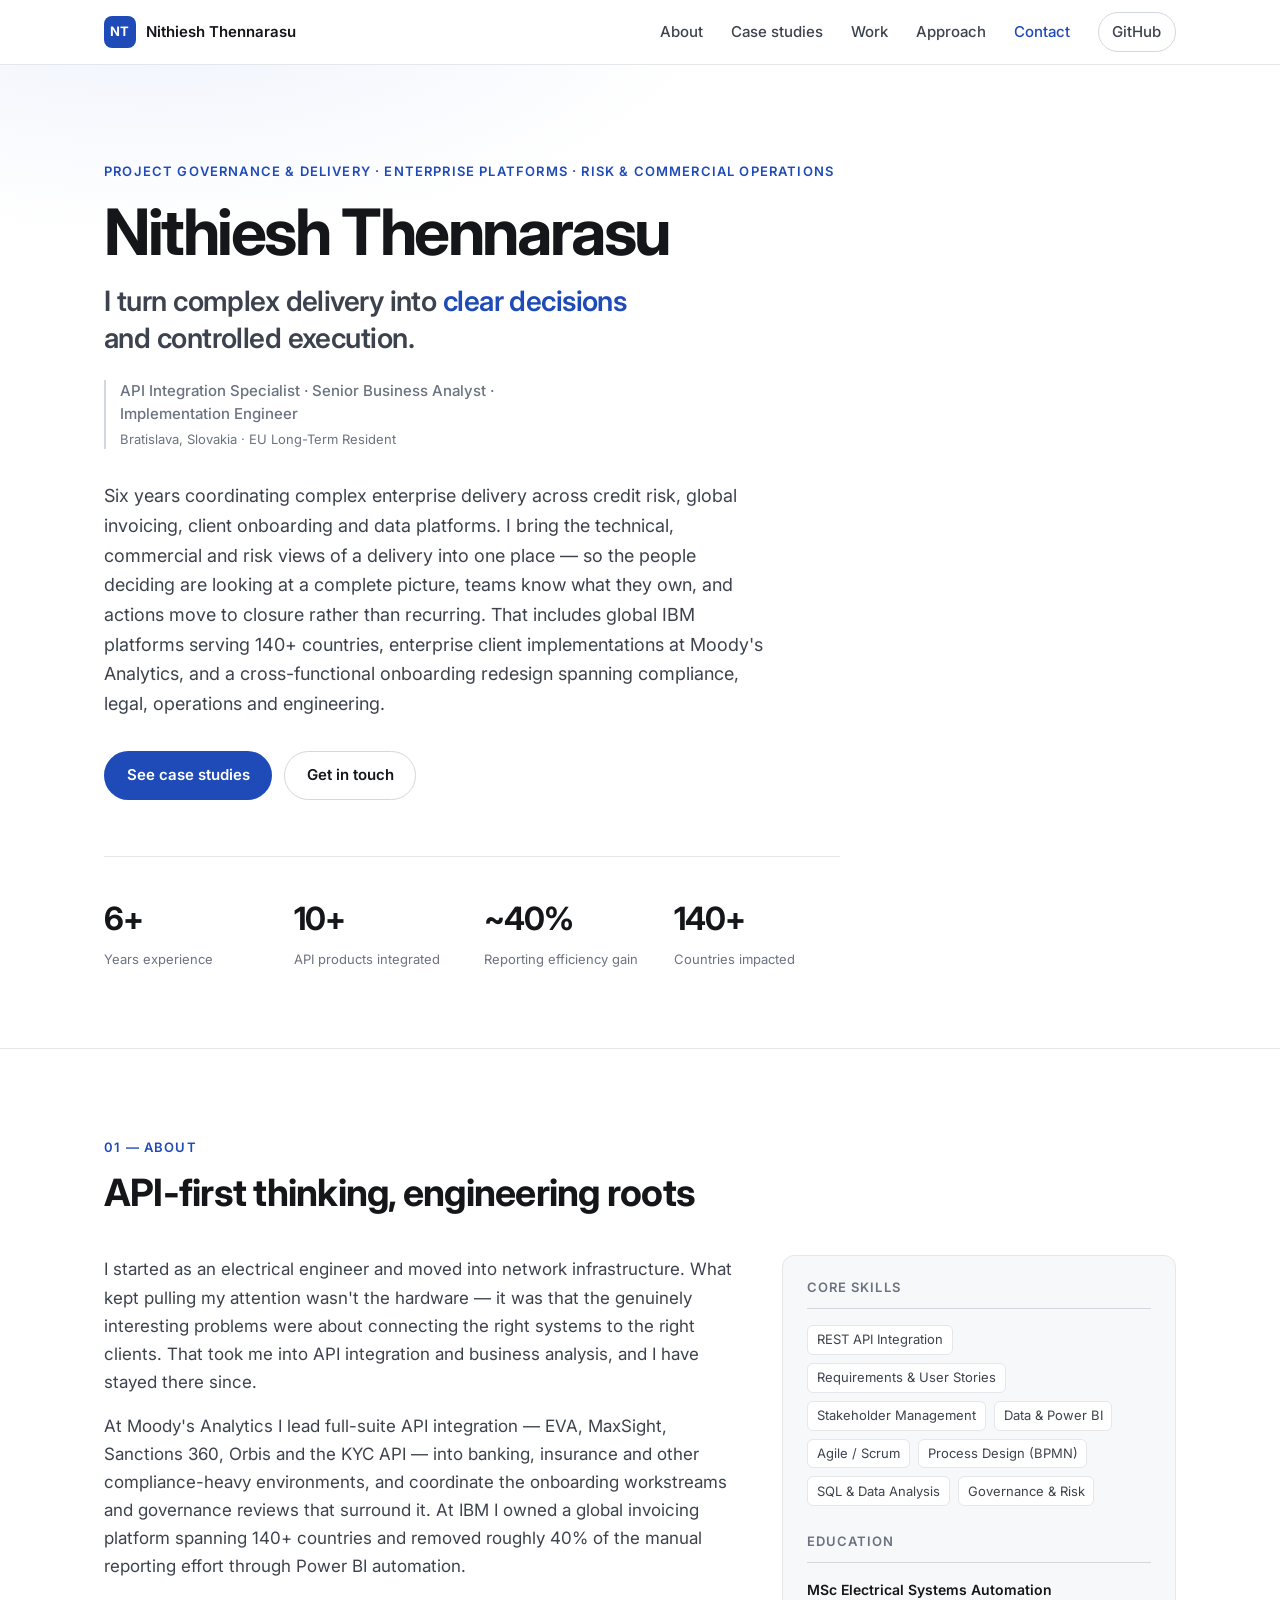
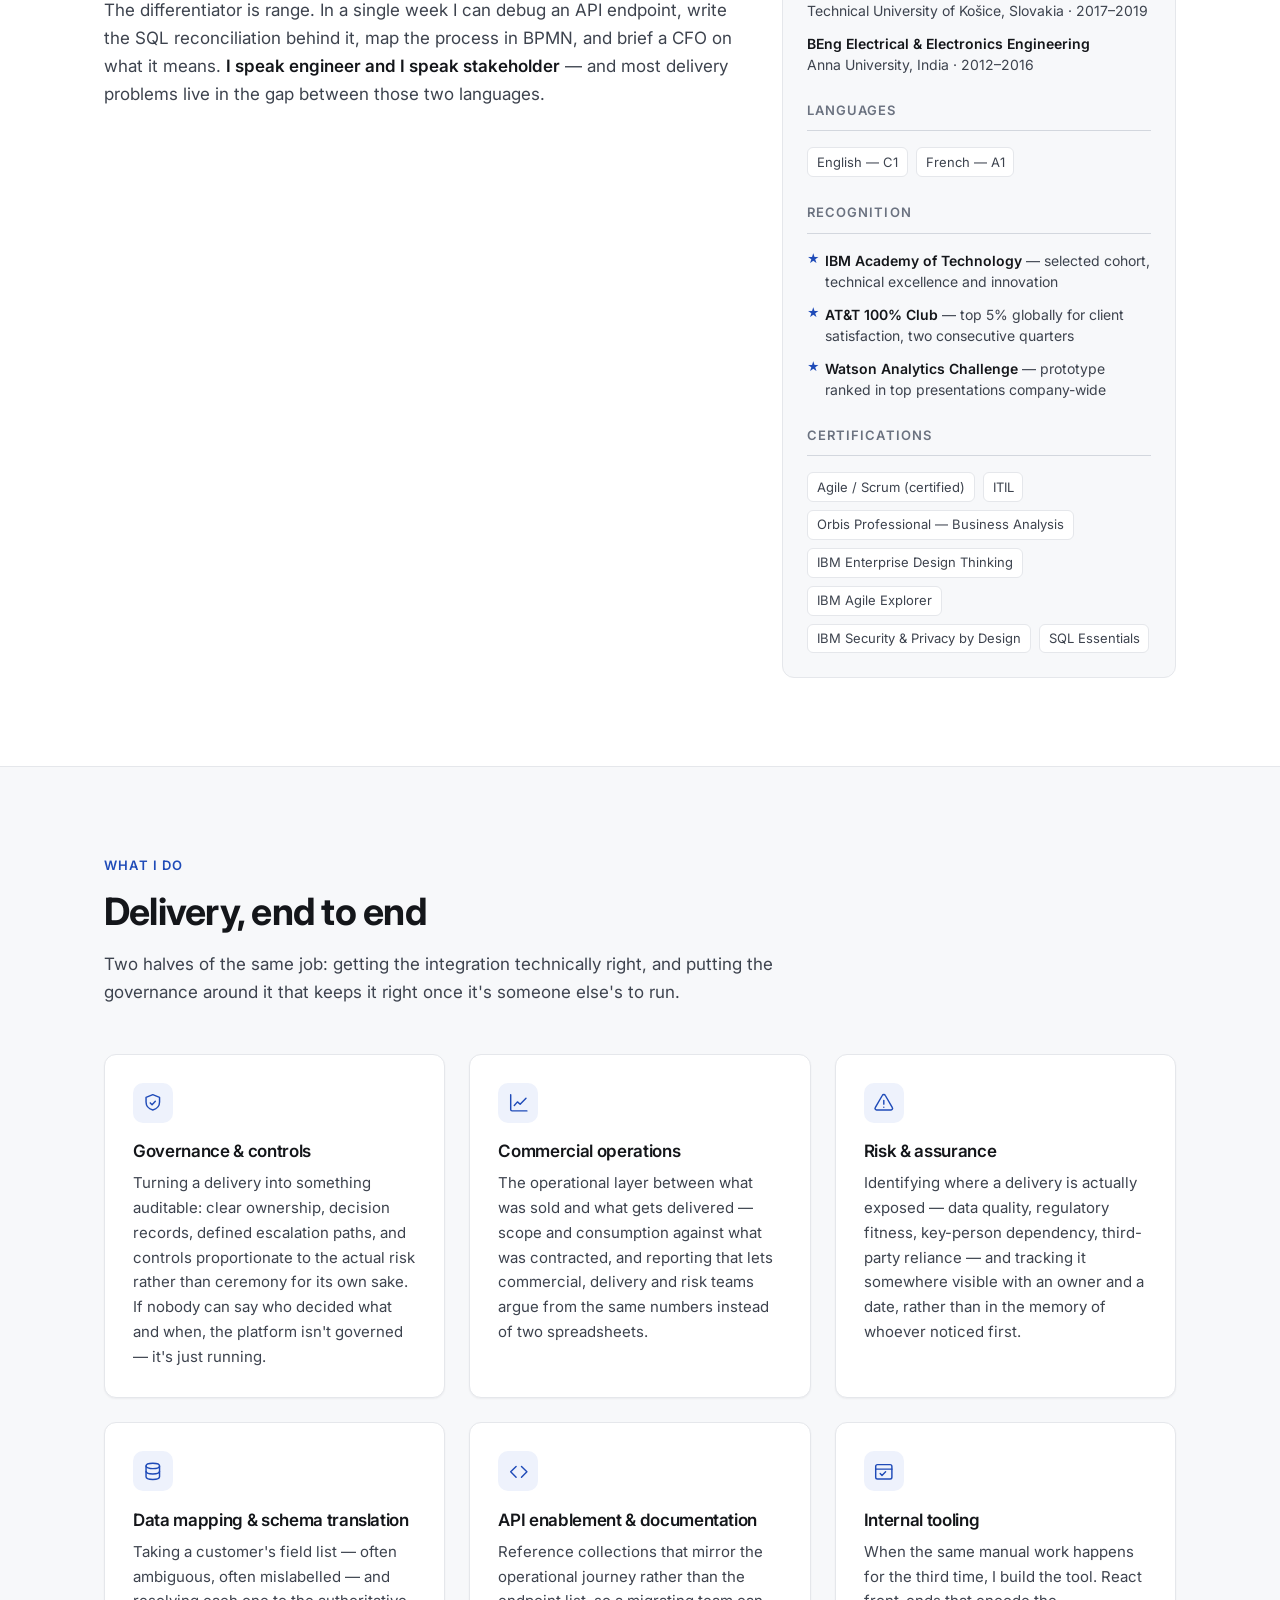
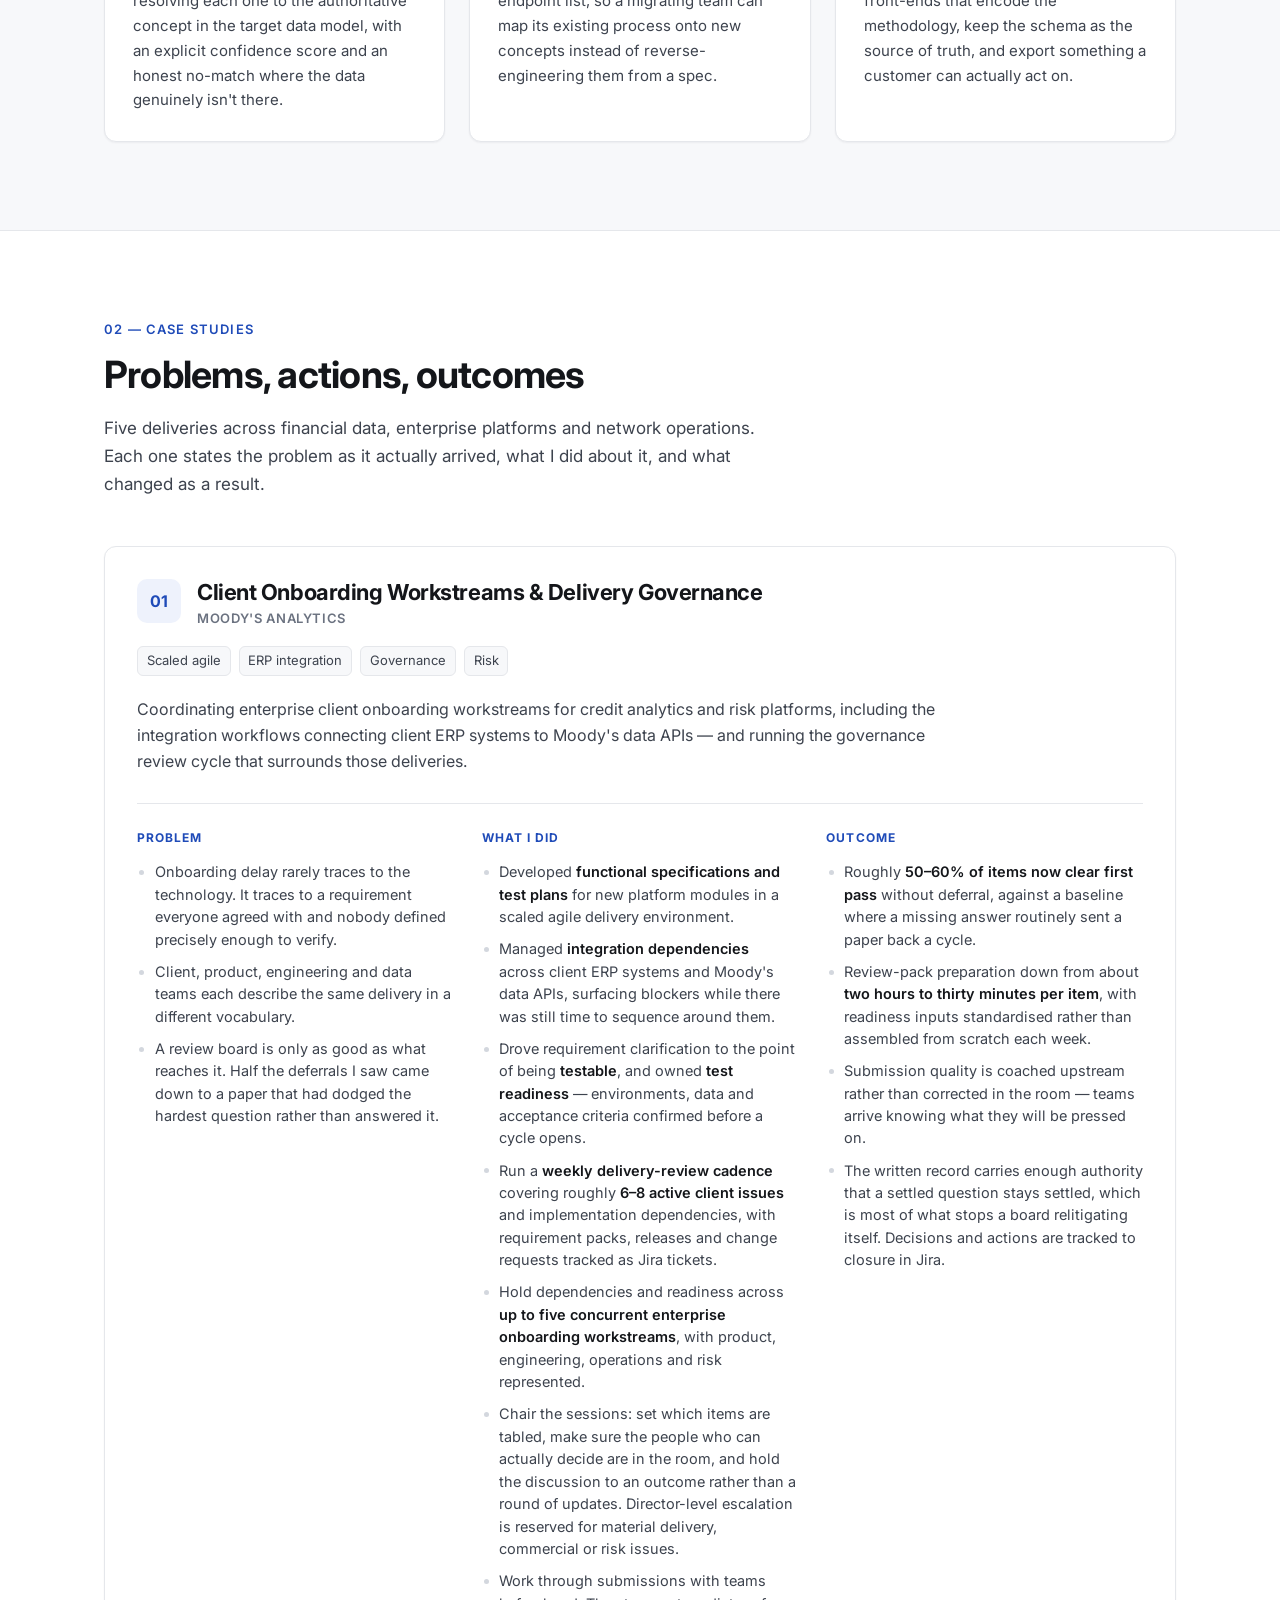
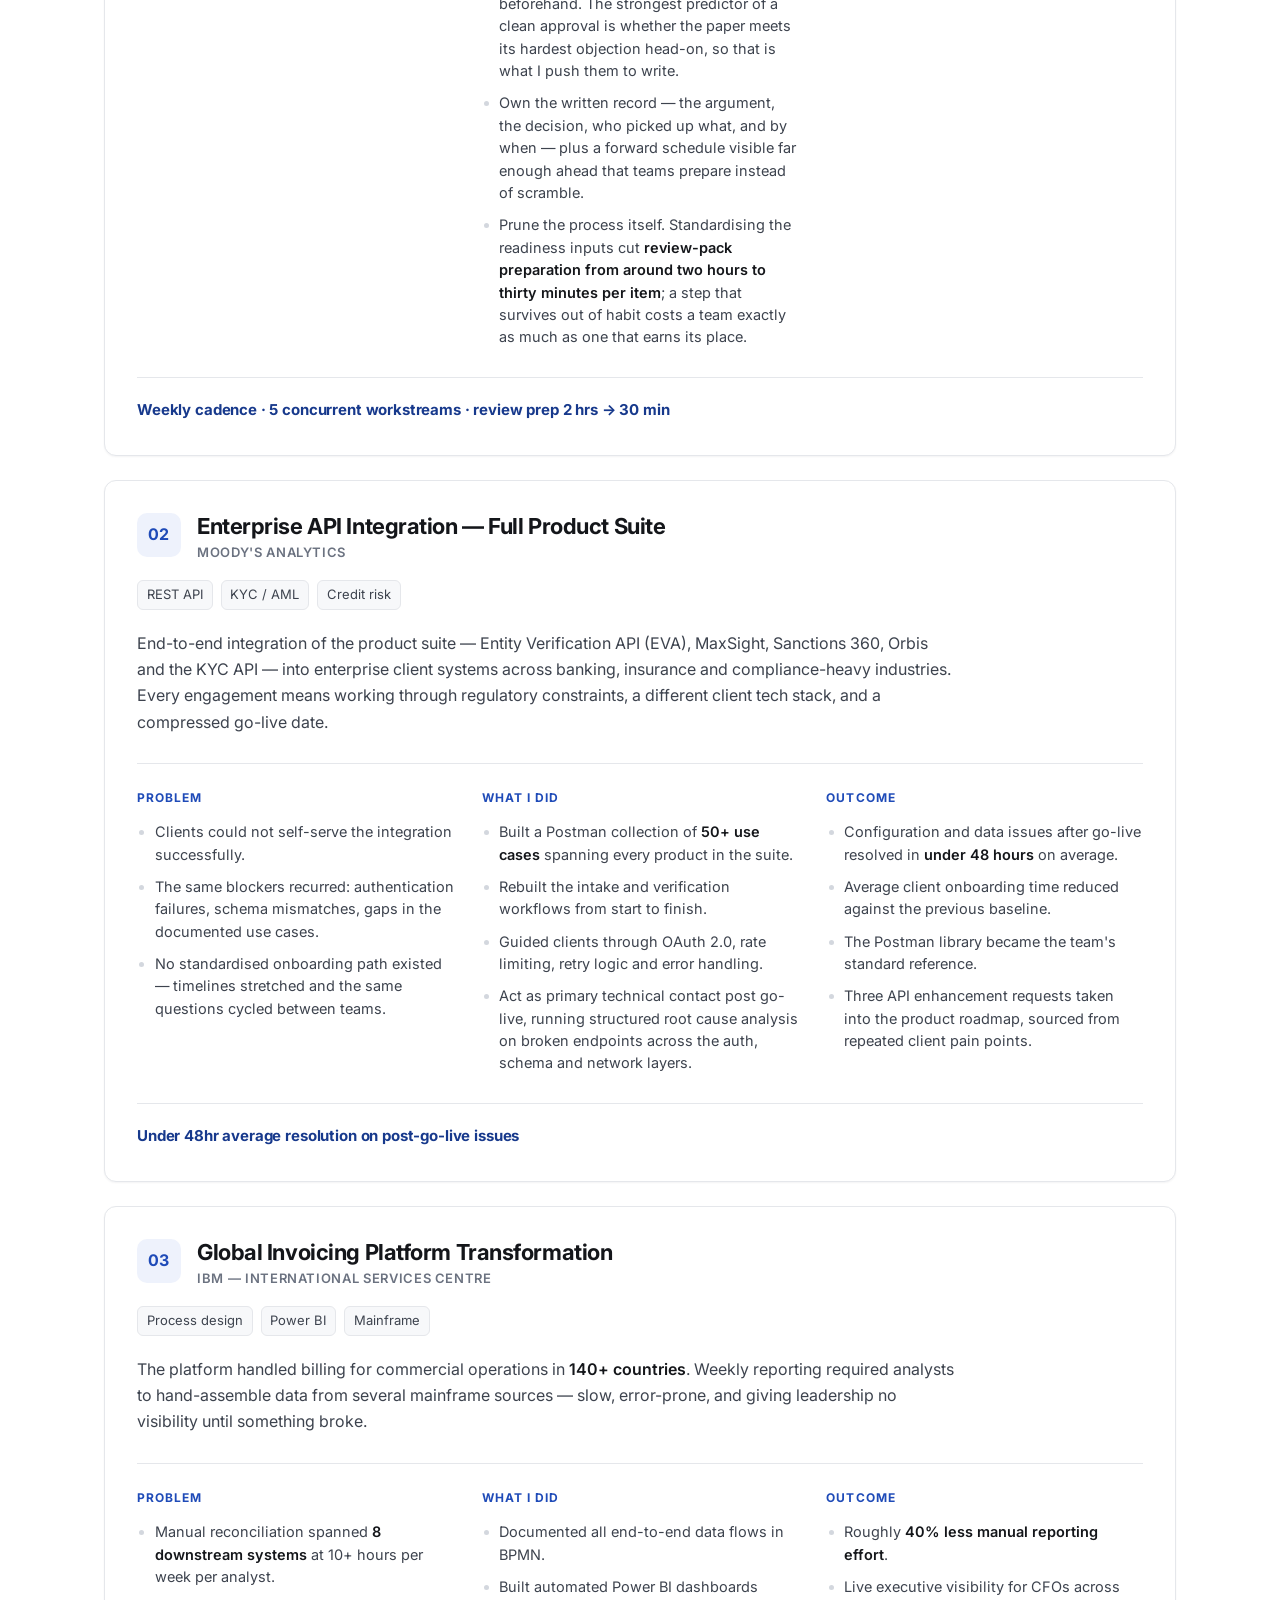
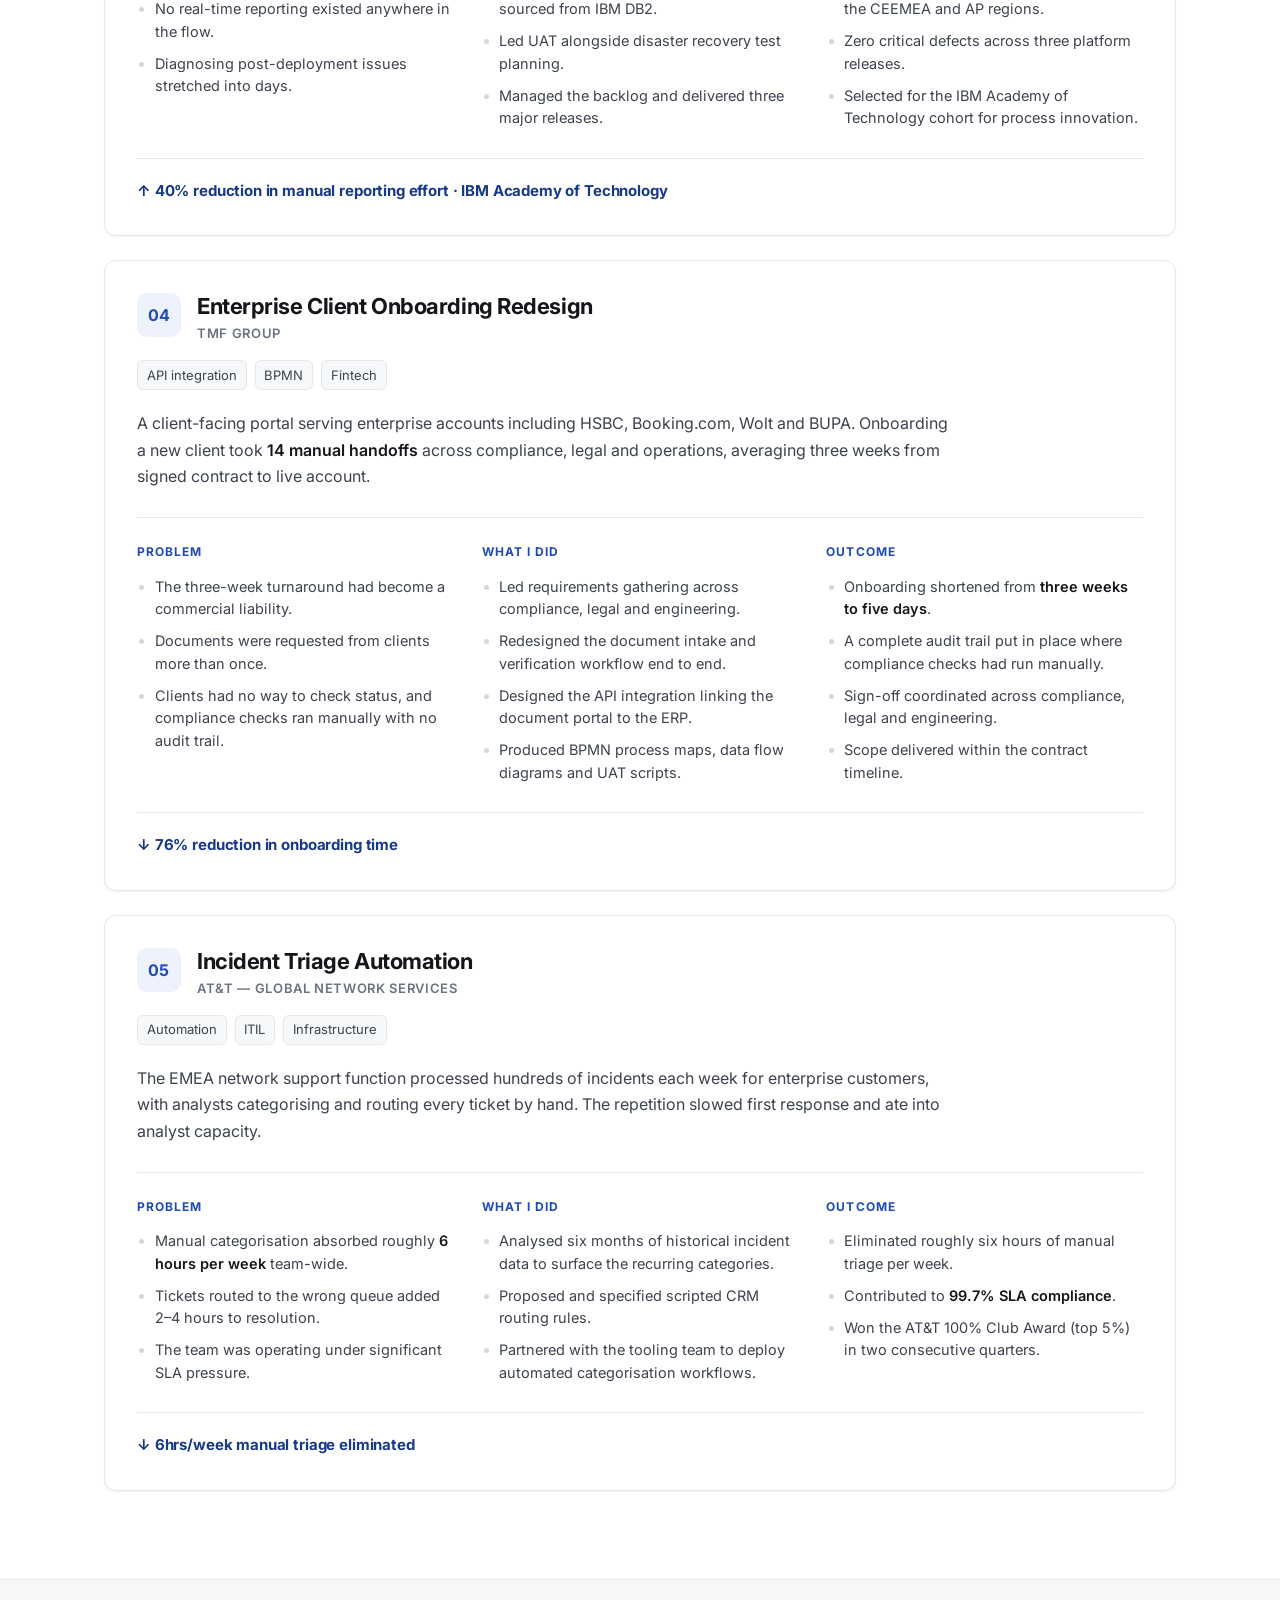
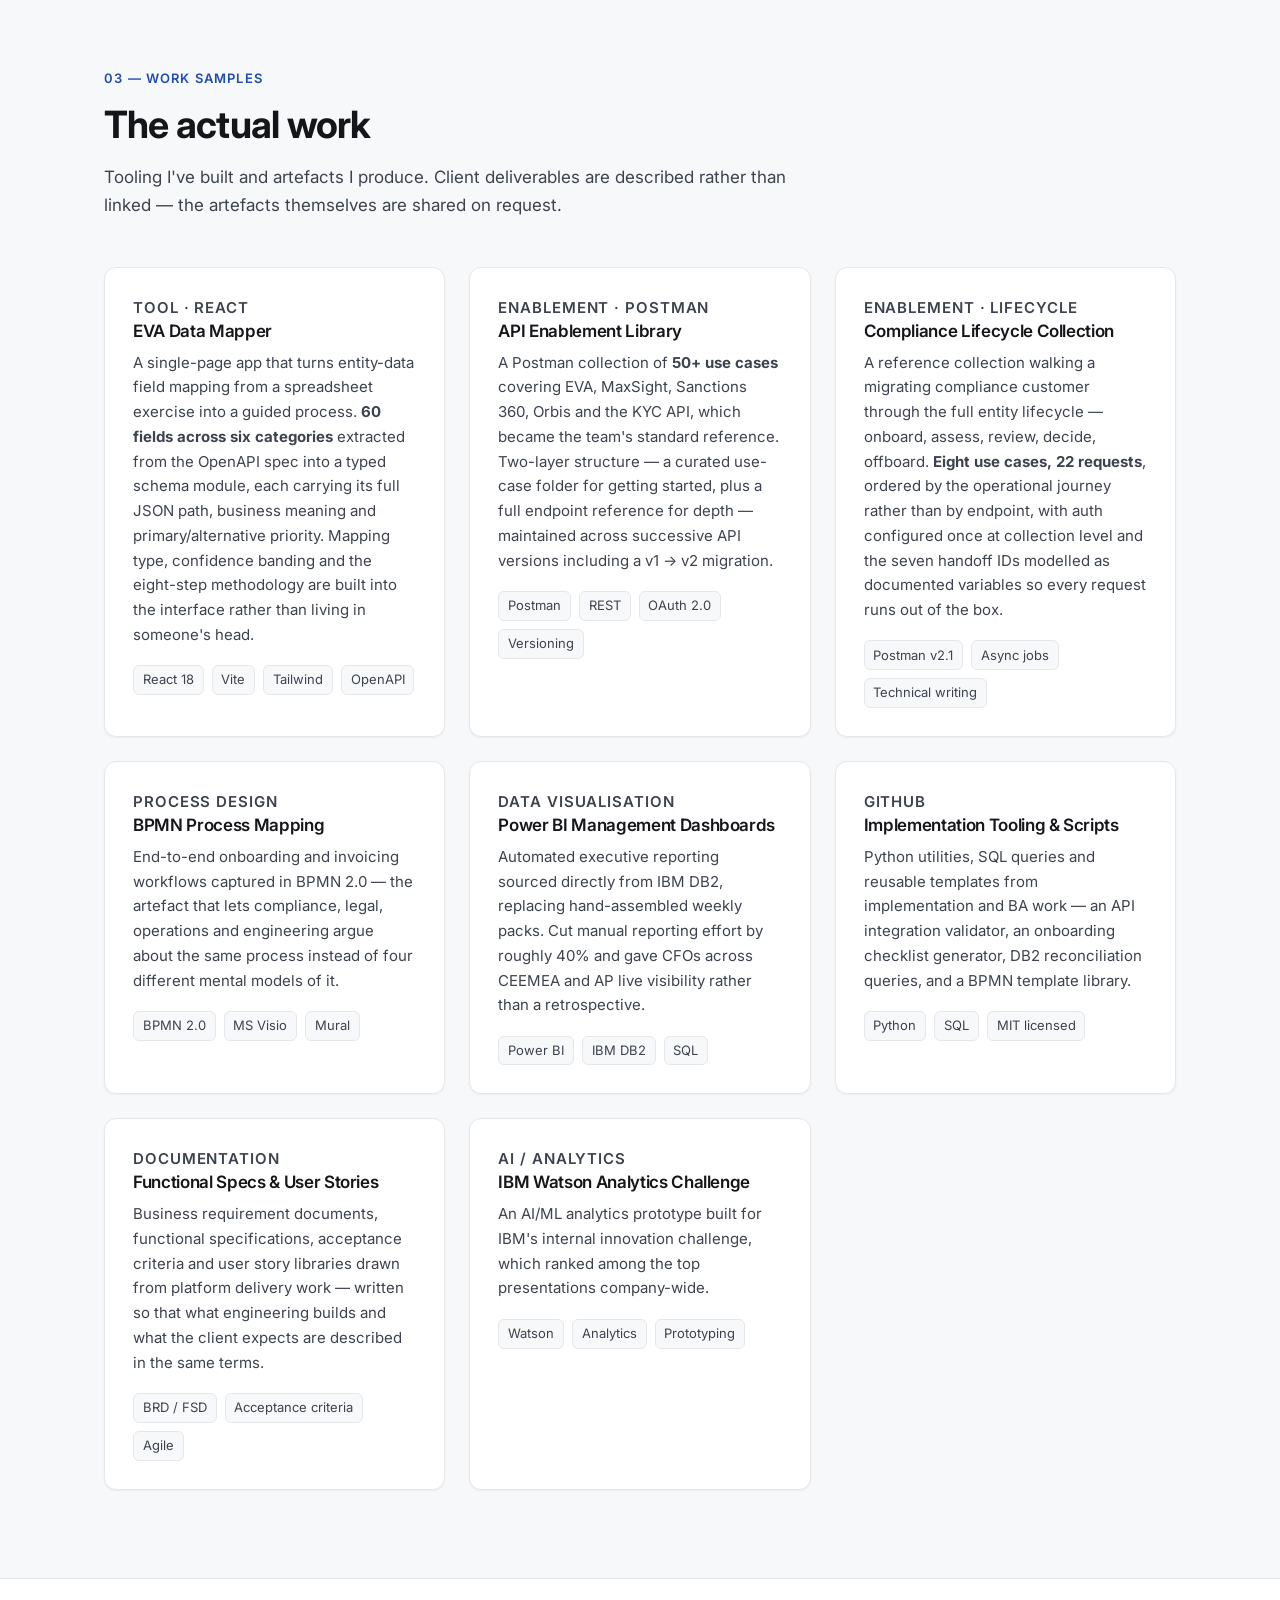
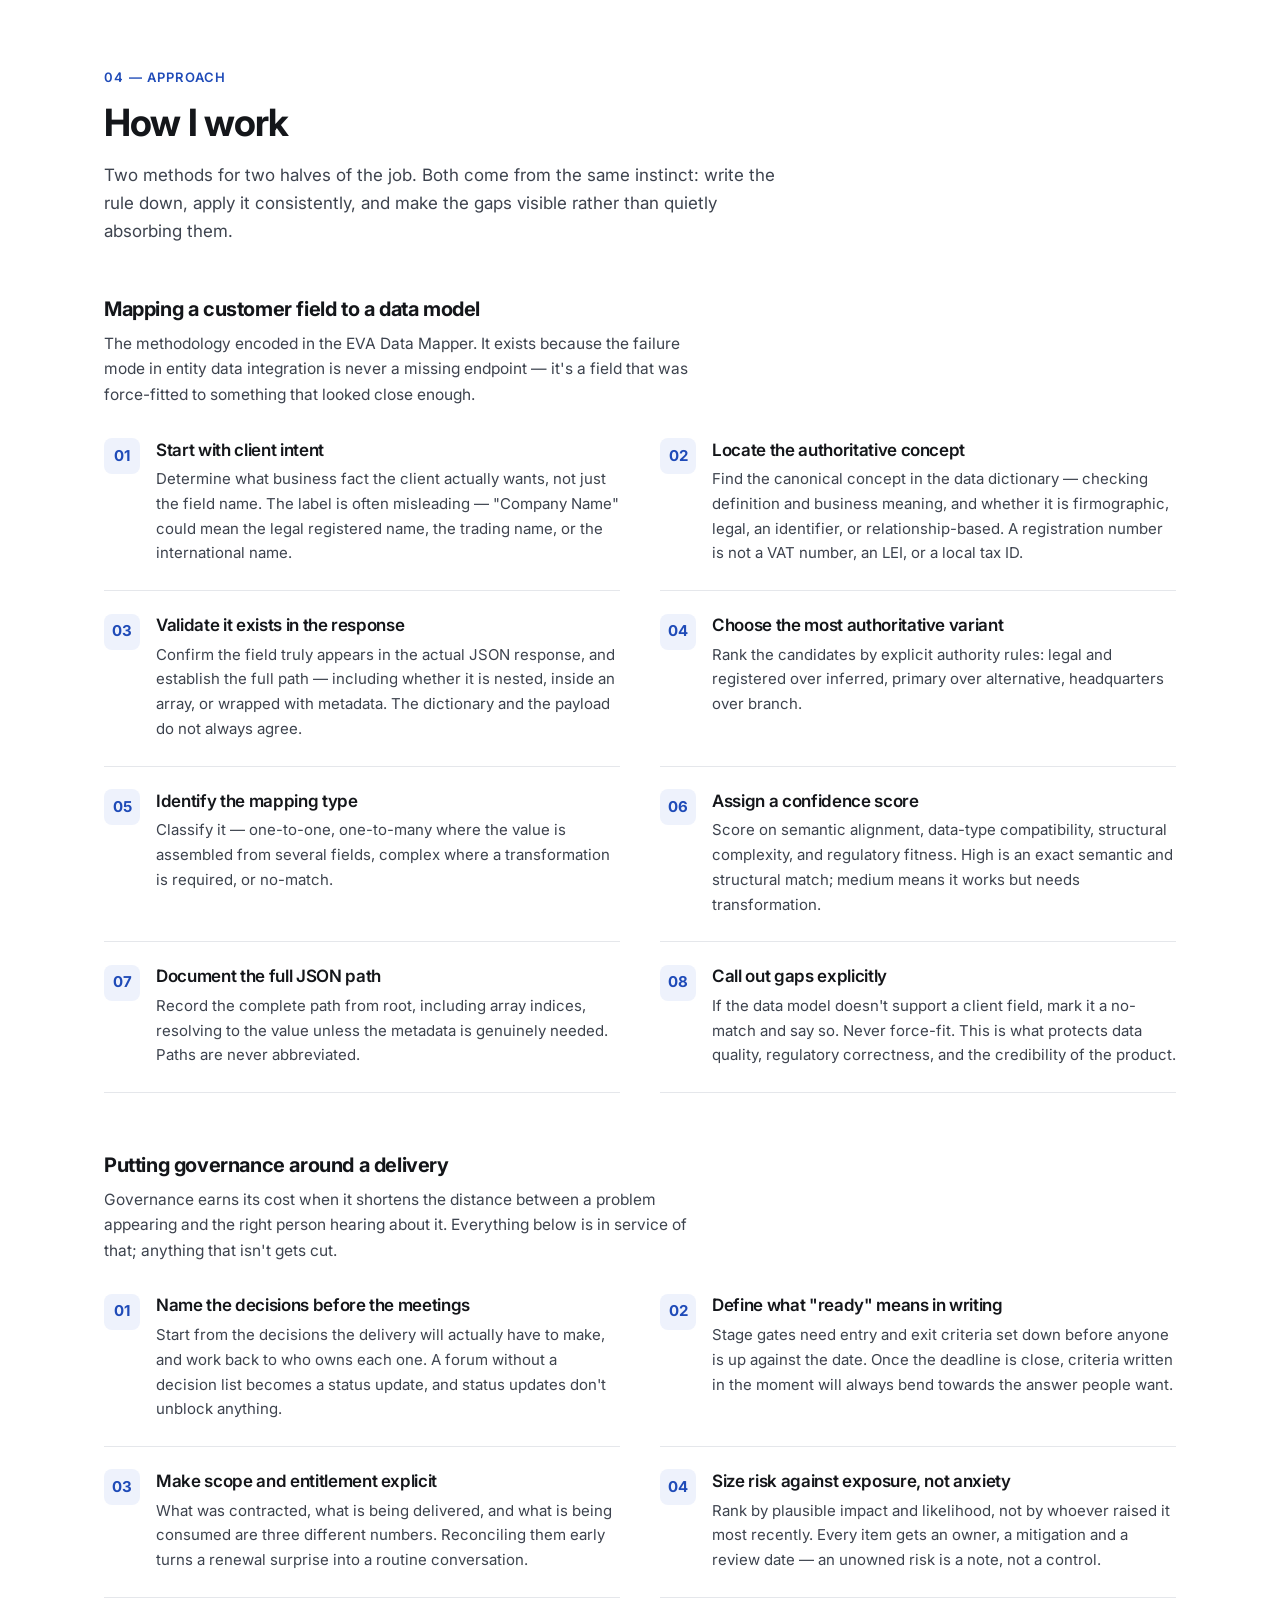
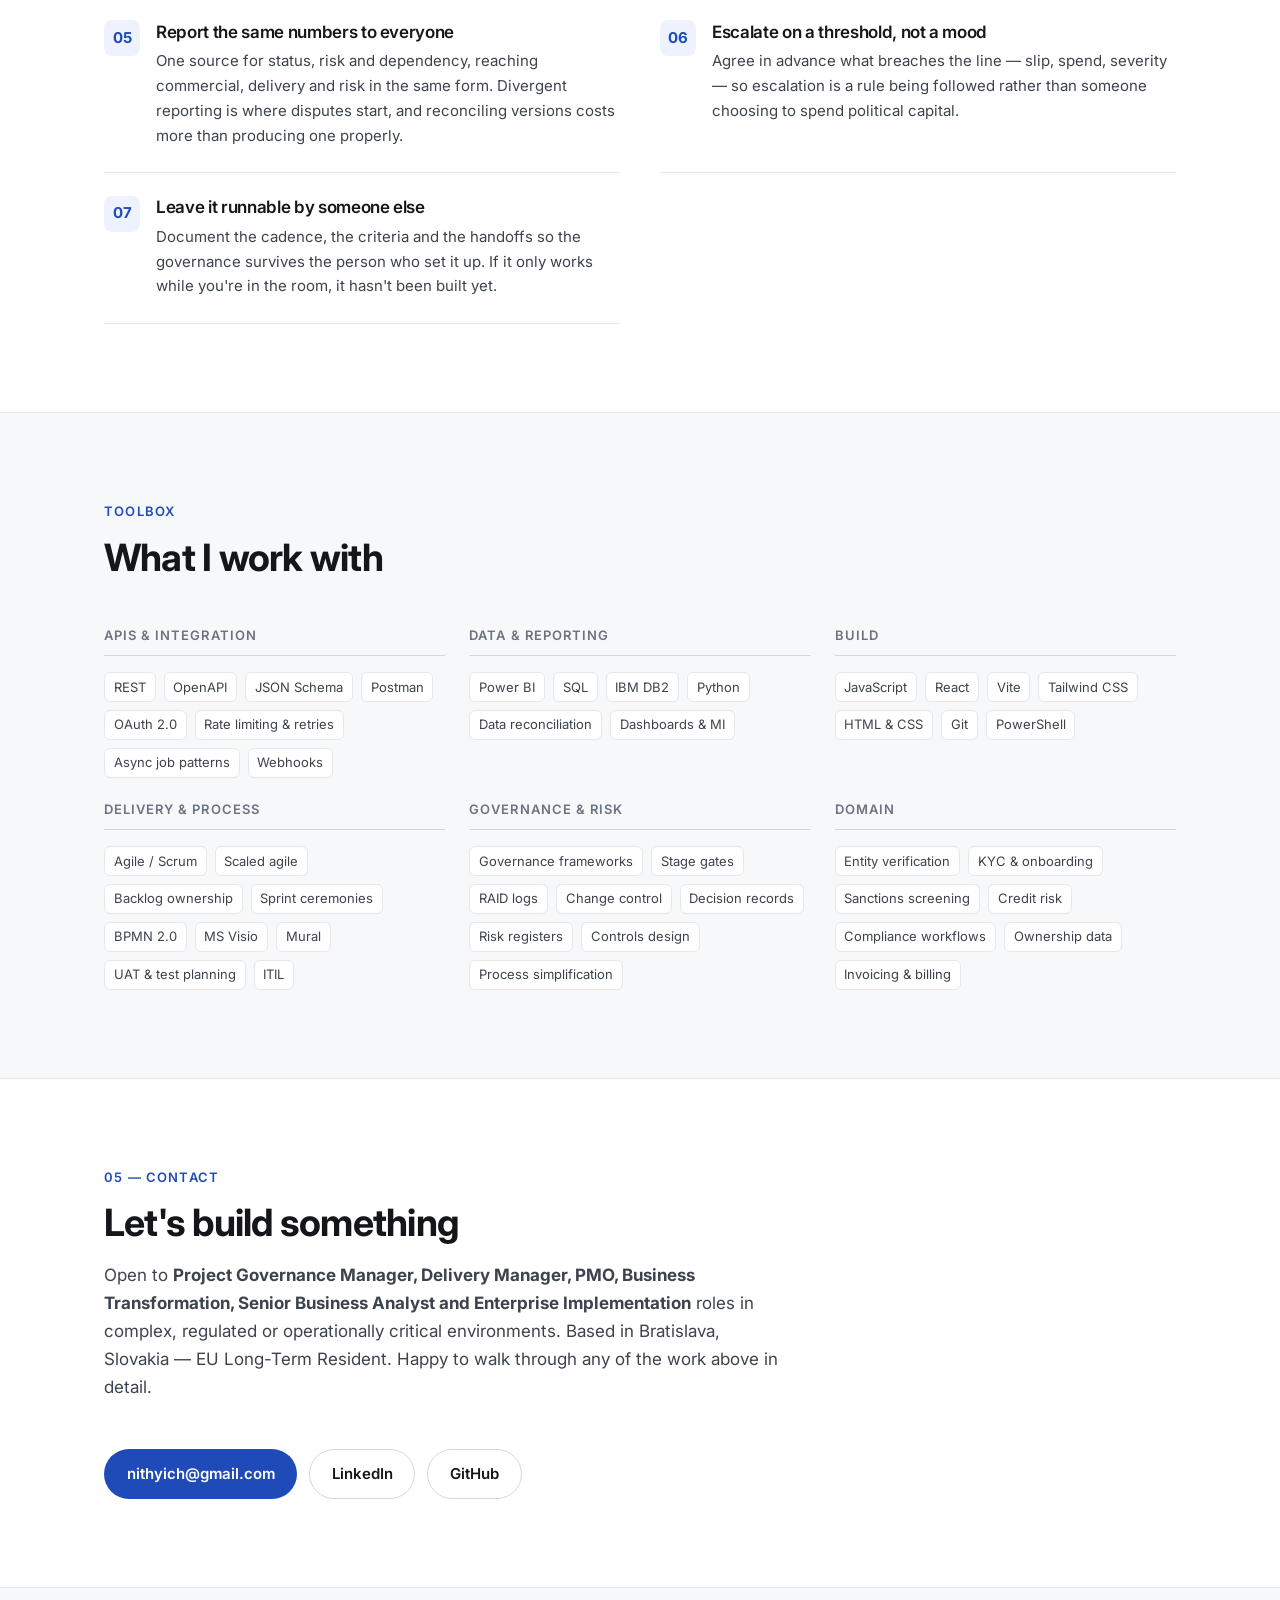
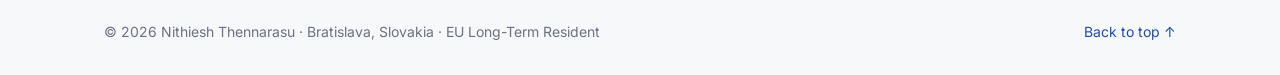
==== commit a25f4654: "Add files via upload" ====
--- a/index.html
+++ b/index.html
@@ -137,7 +137,7 @@
 
           <h3 class="about-side-second">Languages</h3>
           <ul class="tags">
-            <li>English — C1</li><li>Slovak — A1</li><li>French — A1</li>
+            <li>English — C1</li><li>French — A1</li>
           </ul>
 
           <h3 class="about-side-second">Recognition</h3>
